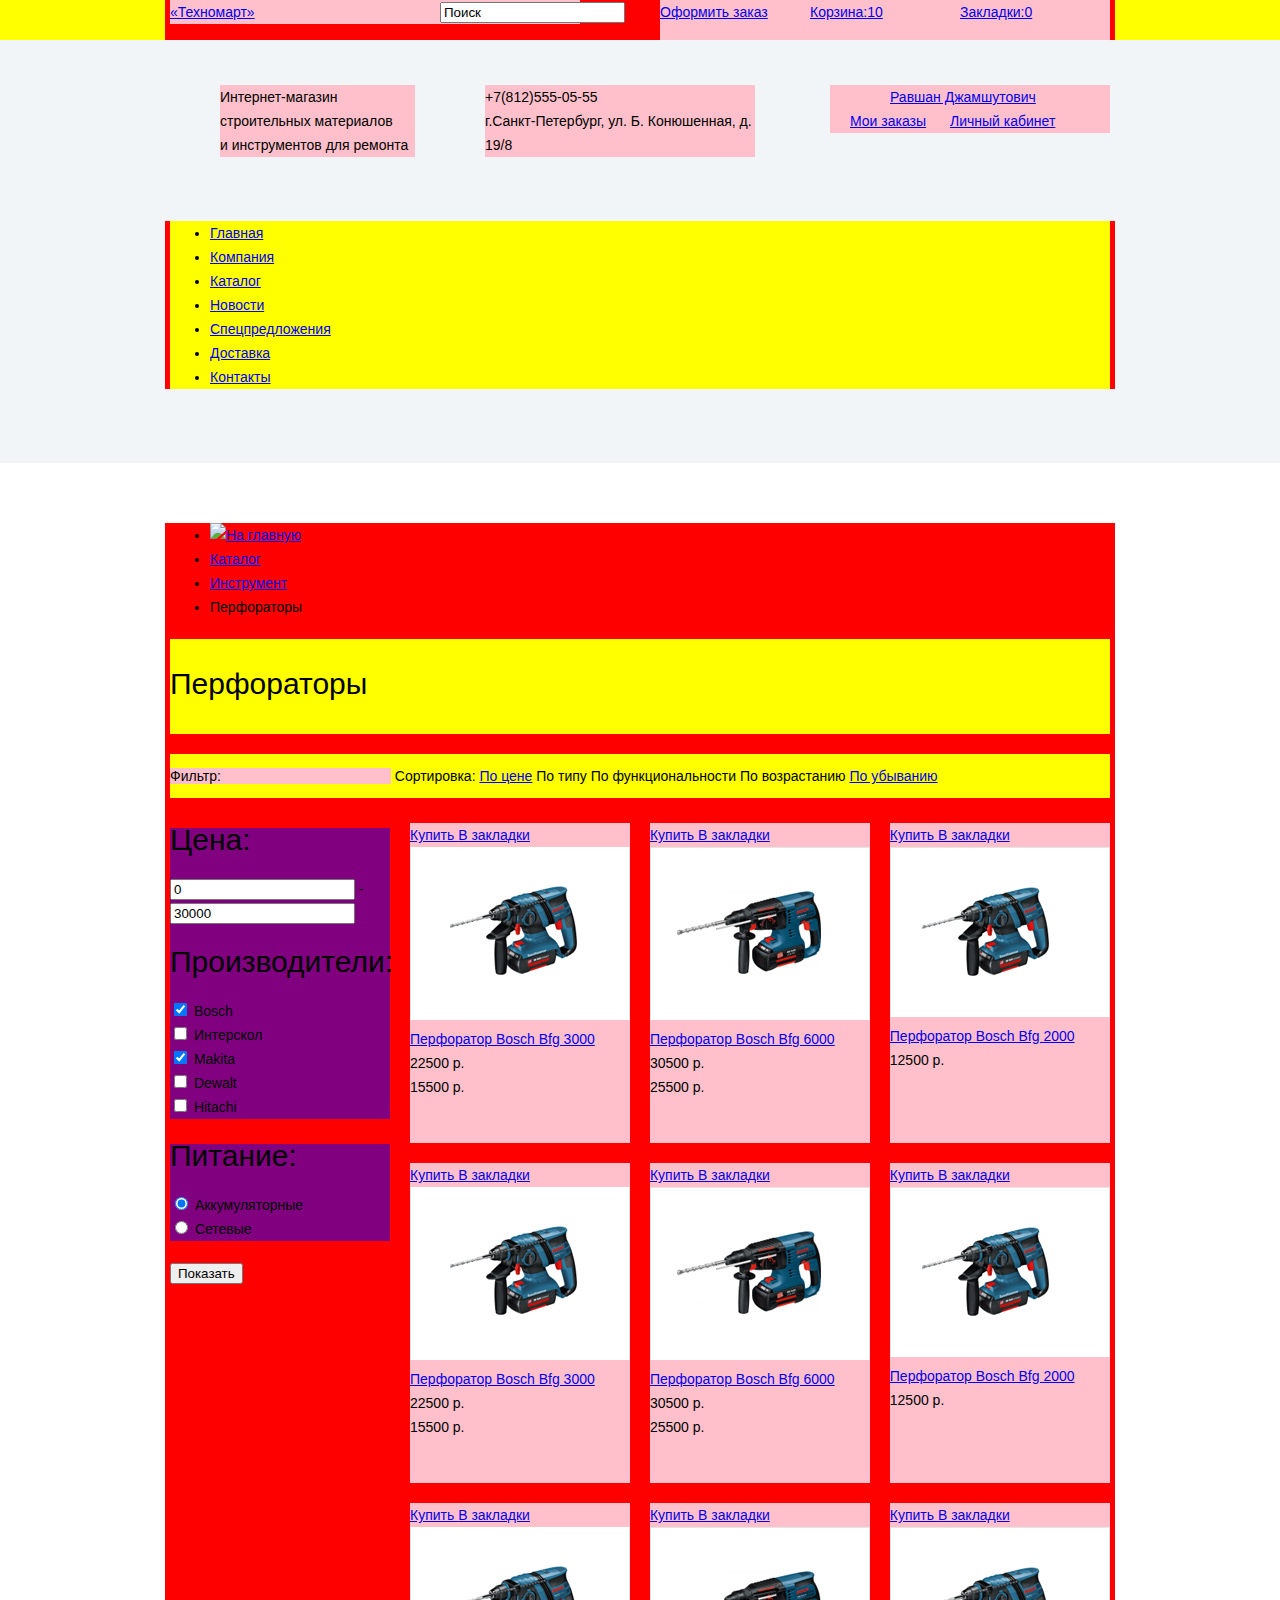
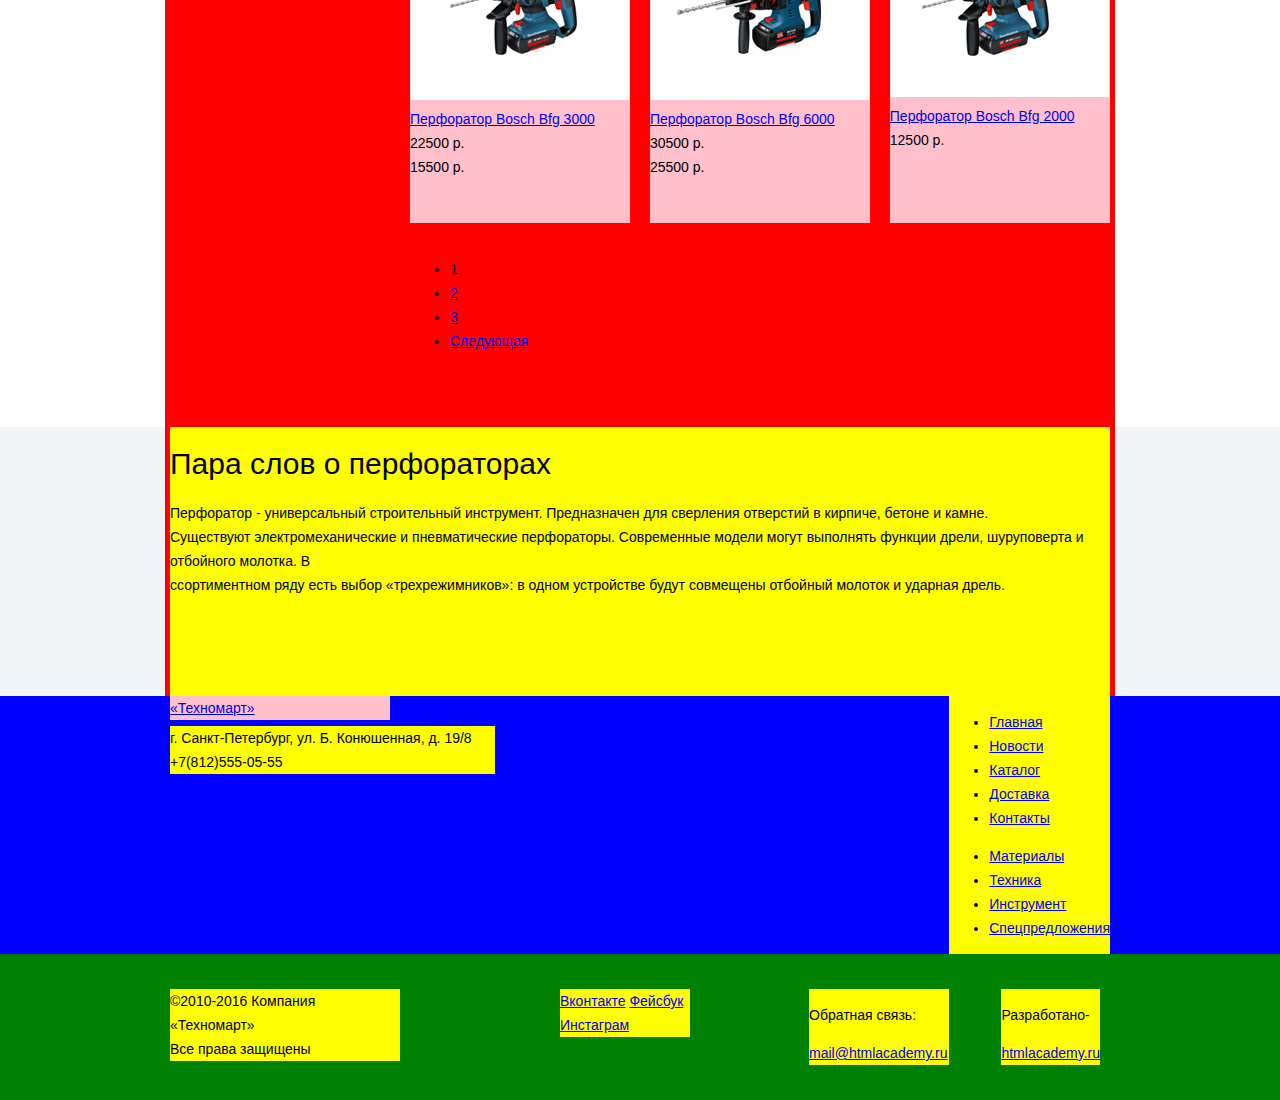
==== catalog.html @ 706ce797 "Исправления сетки техномарт" ====
<!DOCTYPE html>
<html lang="ru">
	<head>
		<link href="css/style.css" rel="stylesheet">
		<meta charset="utf-8">
		<title>HTML Academy: Техномарт</title>
	</head>
	<body>
		<header class="main-header">
			<div class="upper-header">
				<div class="container">
					<div class="index-logo">
						<a href="#">
 							«Техномарт»
 						</a>
					</div>
					<div class="search">
						<form action="#" method="post">
							<input type="text" name="search" value="Поиск">
						</form>
					</div>
					<div class="client-bar clearfix">
						<div class=bookmarks>
							<a href="#"> Закладки:0</a>
						</div>
						<div class="basket active-basket">
							<a href="#"> Корзина:10</a>
						</div>
						<div class="place-order">
							<a href="#"> Оформить заказ</a>
						</div>
					</div>
				</div>
			</div>
			<div class="central-header clearfix">
				<div class="container">
					<p class="market-description">
						Интернет-магазин<br>
						строительных материалов<br>
						и инструментов для ремонта
					</p>
					<div class="header-contacts">
						<div class="phone-number">
							+7(812)555-05-55
						</div>
							г.Санкт-Петербург, ул. Б. Конюшенная, д. 19/8
					</div>
					<div class="active-account">
						<a href="#" class="btn-loged">Равшан Джамшутович</a>
						<a  href="#" class="btn-account">Мои заказы</a>
						<a href="#" class="btn-account">Личный кабинет</a>
					</div>
				</div>
			</div>
			<div class="container">
				<nav class="main-navigation">
					
						<ul>
							<li>
							<a href="index.html">Главная</a>
						</li>
						<li>
							<a href="#">Компания</a>
						</li>
						<li>
							<a href="catalog.html">Каталог</a>
						</li>
						<li>
							<a href="#">Новости</a>
						</li>
						<li>
							<a href="#">Спецпредложения</a>
						</li>
						<li>
							<a href="#">Доставка</a>
						</li>
						<li>
							<a href="#">Контакты</a>
						</li>
					</ul>
				</nav>
			</div>
		</header>
		<main class="main-container ">
			<div class="container">
			<ul class="breadcrumbs">
				<li>
					<a href="#">
						<img src="http://placehold.it/20x20" alt="На главную">  
					</a> 
				</li>
				<li>
					<a href="catalog.html">Каталог</a>
				</li>
				<li>
					<a href="#">Инструмент</a>
				</li>
				<li>
					Перфораторы
				</li>
			</ul>
			<h1 class="main-title">Перфораторы</h1>
			<div class="sort">
				<span class="sort-filter">Фильтр:</span>
				<span>Сортировка:</span>
				<a href="#">По цене</a>
				<a class="btn-selected-sort">По типу</a>
				<a class="btn-selected-sort">По функциональности</a>
				<a class="btn-selected-sort">По возрастанию</a><!-- значки? -->
				<a href="#">По убыванию</a>
			</div>
			<div class="clearfix">
			<form class="show-items" action="#" method="post">
				<div class="item-groups">
					<div class="range">
						<h2 class="price-title">Цена:</h2>
						<input type="number" value="0" name="min">
							-
						<input type="number" value="30000" name="max">
					</div>
					<h2 class="select-title">Производители:</h2>
					<label>
						<input type="checkbox" name="bosch" checked>
						Bosch
					</label>
					<label>
						<input type="checkbox" name="interskol">
						Интерскол
					</label>
					<label>
						<input type="checkbox" name="makita" checked>
						Makita
					</label>
					<label>
						<input type="checkbox" name="dewalt">
						Dewalt
					</label>
          			<label>
						<input type="checkbox" name="Hitachi" >
						Hitachi
					</label>
				</div>
				<div class="item-groups">
					<h2 class="select-title">Питание:</h2>
					<label>
						<input type="radio" name="groups-select" value="battery" checked>
						Аккумуляторные
					</label>
					<label>
						<input type="radio" name="groups-select" value="socket">
						Сетевые
					</label>
				</div>
				<div>
					<input type="submit" value="Показать" class="btn-show-items">
				</div>
			</form>
			<section class="item-list list-article">
				<article class="item-catalog-article">
					<div class="hidden-buttons">
						<a href="#" class="btn-buy-item">  <!--скрытые кнопки-->
							Купить
						</a>
						<a href="#" class="btn-add-bookmark">
							В закладки
						</a>
					</div>
					<a href="#">
						<img src="img/bfg3000.jpg" alt="Перфоратор Bosch Bfg 3000">
					</a>
					<a href="#" class="product-name">
						Перфоратор Bosch Bfg 3000
					</a>
					<div class="full-price">
						22500 р.
					</div>
					<div class="sale-price">
						15500 р.
					</div>
				</article>
				<article class="item-catalog-article">
					<div class="hidden-buttons">
						<a href="#" class="btn-buy-item">  <!--скрытые кнопки-->
							Купить
						</a>
						<a href="#" class="btn-add-bookmark">
							В закладки
						</a>
					</div>
					<a href="#">
						<img src="img/bfg6000.jpg" alt="Перфоратор Bosch Bfg 6000">
					</a>
					<a href="#" class="product-name">
						Перфоратор Bosch Bfg 6000
					</a>
					<div class="full-price">
						30500 р.
					</div>
					<div class="sale-price">
						25500 р.
					</div>
				</article>
				<article class="item-catalog-article">
					<div class="hidden-buttons show-buttons">
						<a href="#" class="btn-buy-item">  <!--скрытые кнопки-->
							Купить
						</a>
						<a href="#" class="btn-add-bookmark">
							В закладки
						</a>
					</div>
					<a href="#">
						<img src="img/bfg2000.jpg" alt="Перфоратор Bosch Bfg 2000">
					</a>
					<a href="#" class="product-name">
						Перфоратор Bosch Bfg 2000
					</a>
					<div class="sale-price">
						12500 р.
					</div>
				</article>
				<article class="item-catalog-article">
					<div class="hidden-buttons">
						<a href="#" class="btn-buy-item">  <!--скрытые кнопки-->
							Купить
						</a>
						<a href="#" class="btn-add-bookmark">
							В закладки
						</a>
					</div>
					<a href="#">
						<img src="img/bfg3000.jpg" alt="Перфоратор Bosch Bfg 3000">
					</a>
					<a href="#" class="product-name">
						Перфоратор Bosch Bfg 3000
					</a>
					<div class="full-price">
						22500 р.
					</div>
					<div class="sale-price">
						15500 р.
					</div>
				</article>
				<article class="item-catalog-article mark-new">
					<div class="hidden-buttons">
						<a href="#" class="btn-buy-item">  <!--скрытые кнопки-->
							Купить
						</a>
						<a href="#" class="btn-add-bookmark">
							В закладки
						</a>
 					</div>
					<a href="#">
						<img src="img/bfg6000.jpg" alt="Перфоратор Bosch Bfg 6000">
					</a>
					<a href="#">
						Перфоратор Bosch Bfg 6000
					</a>
					<div class="full-price">
						30500 р.
					</div>
					<div class="sale-price">
						25500 р.
					</div>
				</article>
				<article class="item-catalog-article">
					<div class="hidden-buttons">
						<a href="#" class="btn-buy-item">  <!--скрытые кнопки-->
							Купить
						</a>
						<a href="#" class="btn-add-bookmark">
						В закладки
						</a>
					</div>
					<a href="#">
						<img src="img/bfg2000.jpg" alt="Перфоратор Bosch Bfg 2000">
					</a>
					<a href="#" class="product-name">
						Перфоратор Bosch Bfg 2000
					</a>
					<div class="sale-price">
						12500 р.
					</div>
				</article>
				<article class="item-catalog-article mark-new">
					<div class="hidden-buttons">
						<a href="#" class="btn-buy-item">  <!--скрытые кнопки-->
							Купить
						</a>
						<a href="#" class="btn-add-bookmark">
							В закладки
						</a>
					</div>
					<a href="#">
						<img src="img/bfg3000.jpg" alt="Перфоратор Bosch Bfg 3000">
					</a>
					<a href="#" class="product-name">
						Перфоратор Bosch Bfg 3000
					</a>
					<div class="full-price">
						22500 р.
					</div>
					<div class="sale-price">
						15500 р. 
					</div>
				</article>
				<article class="item-catalog-article">
					<div class="hidden-buttons">
						<a href="#" class="btn-buy-item">  <!--скрытые кнопки-->
							Купить
						</a>
						<a href="#" class="btn-add-bookmark">
							В закладки
						</a>
					</div>
					<a href="#">
						<img src="img/bfg6000.jpg" alt="Перфоратор Bosch Bfg 6000">
					</a>
					<a href="#" class="product-name">
						Перфоратор Bosch Bfg 6000
					</a>
					<div class="full-price">
						30500 р.
					</div>
					<div class="sale-price">
						25500 р.
					</div>
				</article>
				<article class="item-catalog-article">
					<div class="hidden-buttons">
						<a href="#" class="btn-buy-item">  <!--скрытые кнопки-->
							Купить
						</a>
						<a href="#" class="btn-add-bookmark">
							В закладки
						</a>
					</div>
					<a href="#">
						<img src="img/bfg2000.jpg" alt="Перфоратор Bosch Bfg 2000">
					</a>
					<a href="#" class="product-name">
						Перфоратор Bosch Bfg 2000
					</a>
					<div class="sale-price">
						12500 р.
					</div>
				</article>
				<ul class="pages">
					<li><a class="selected-page-number">1</a></li>
					<li><a href="#">2</a></li>
					<li><a href="#">3</a></li>
					<li><a href="#">Следующая</a></li>
				</ul>
			</section>
			</div>
			</div>
			<div class="about-block-container">
				<div class="container clearfix">
					<div class="about-block">
						<h2>
							Пара слов о перфораторах
						</h2>
						<p>
							Перфоратор - универсальный строительный инструмент. Предназначен для сверления отверстий в кирпиче, бетоне и камне.<br>
							Существуют электромеханические и пневматические перфораторы. Современные модели могут выполнять функции дрели, шуруповерта и отбойного молотка. В<br>
							ссортиментном ряду есть выбор «трехрежимников»: в одном устройстве будут совмещены отбойный молоток и ударная дрель.
						</p>
					</div>
				</div>
			</div>
			</div>
			<section class="pre-footer clearfix">
			<div class="container">
				<div class="logo-block">
					<a href="#" class="index-logo">
						«Техномарт»
					</a>
					<p class="pre-footer-adress">
						г. Санкт-Петербург, ул. Б. Конюшенная, д. 19/8<br>
						+7(812)555-05-55
					</p>
				</div>
				<nav class="pre-footer-navigation">
					<ul class="nav-list">
						<li>
							<a href="index.html">Главная</a>
						</li>
						<li>
							<a href="#">Новости</a>
						</li>
						<li>
							<a href="catalog.html">Каталог</a>
						</li>
						<li>
							<a href="#">Доставка</a>
						</li>
						<li>
							<a href="#">Контакты</a>
						</li>
					</ul>
					<ul class="colored-nav-list">
						<li>
							<a href="#">Материалы</a>
						</li>
						<li>
							<a href="#">Техника</a>
						</li>
						<li>
							<a href="#">Инструмент</a>
						</li>
						<li>
							<a href="#">Спецпредложения</a>
						</li>
					</ul>
				</nav>
			</div>
		</section>		
	</main>
	<footer class="main-footer clearfix">
			<div class="container">
				<section class="copyright">
					©2010-2016 Компания «Техномарт»<br>
					Все права защищены 
				</section>
				<section class="footer-social">
					<a class="social-btn social-btn-vk" href="#">Вконтакте</a>
					<a class="social-btn social-btn-fb" href="#">Фейсбук</a>
					<a class="social-btn social-btn-inst" href="#">Инстаграм</a>
				</section>
				<section class="feedback">
					<p>Обратная связь:</p>
					<a class="btn" href="#">mail@htmlacademy.ru</a>
				</section>
				<section class="developer-copyright">
					<p>Разработано-</p>
					<a class="btn" href="https://htmlacademy.ru">htmlacademy.ru</a>
				</section>
			</div>   	
		</footer>
	</body>
</html>
---- css/style.css ----
body {
	font-size:14px ;
	line-height:24px;
	color:#000000;
	font-weight: normal;
	font-family: arial;
	min-width: 1200px;
	margin: 0px;
	padding: 0px;
	}

h1 {
	font-size:30px ;
	line-height:30px;
	color:32425c;
	font-weight:normal;
	font-family: arial;
}

h2 {
	font-size:30px ;
	line-height:24px;
	color:000000;
	font-weight:normal;
	font-family: arial;
}

.clearfix::after {
  content: "";

  display: table;
  clear: both;
}
.container {
	background: red;
	width:940px;
	margin: 0 auto;
	padding: 0 5px;
}				
.main-header {
	background:#f1f5f7;
	min-height:260px;
	padding-bottom:60px;
	margin-bottom: 60px;
}
.upper-header {
	background:yellow;
	margin: 0 auto;
  	min-height: 40px;
}
.central-header {
	background:#f1f5f7;
	margin: 0px auto;
}
.main-navigation{
	background:yellow; 
}

					/* элементы central-header*/
.market-description {
	margin-top: 45px;
	margin-left:50px;
	margin-right:70px;
	margin-bottom:50px;  
	float: left;
	background: pink;
	width:195px;
	min-height:60px; 
}
.header-contacts{
	margin-top: 45px;
	margin-bottom:50px;
	margin-right:70px;
	float:left;
	background: pink;
	width:270px;
	min-height:70px;
}
.enter-account{
	margin-top: 45px;
	margin-bottom:70px;
	float:right;
	background: pink;
	width:280px;
	
}
.active-account {
	margin-top: 45px;
	margin-bottom:70px;
	float:right;
	background: pink;
	width:280px;	
}
.btn-loged {
	display:inline-block;
	margin-left:60px; 
}
.btn-account{
	margin-left: 20px;
	display:inline-block;
}

						/* элементы upper-header*/
.bookmarks {
	background:pink;
	float:right;
	width:150px;
	height:40px;

}
.basket {
	background:pink;
	float:right;
	width:150px;
	height:40px;

}
.place-order {
	background:pink;
	float:right;
	width:150px;
	height:40px;
}
.index-logo {
	background:pink;
	float:left;
	width:220px;

}
.search {
	background:pink;
	float:left;
	padding-left:50px;
	width:140px;
}						/* разметка промо блока*/
.promo-block {
	background: yellow;
	width:940px;
	margin-bottom:50px; 
}
.promo-materials {
	float:left;
	margin-left:20px;
	margin-bottom:20px;
	background:pink;
	width:300px; 
	height:123px; 
}
.slider{
	width:620px;
	float:left;
}
.slider-content{
	margin:0px;
}
.promo-materials:nth-child(1){
	margin: 0px;
}
.promo-materials:nth-child(4){
	float: right;
}
.promo-materials:nth-child(5){
	float: right;
}

.popular {
	height:90px;
	background: yellow;
	margin-bottom: 20px; 
}
h1.popular{
	float:left;
}
.show-popular{
	float:right;
}						/* товары*/
article {
	background: pink;
	font-size:14px;
	display:inline-block;
	margin-right:16px;
	margin-bottom:20px;
	vertical-align: top;
	width:220px;
	height:320px;
} 
.item-article:nth-child(4n) {
	margin:0px;
}
.item-catalog-article:nth-child(3n) {
	margin:0px;
}
.popular-producers-logo{
	margin-bottom:85px;
}
.popular-producers-logo a {
	display: inline-block;
	vertical-align: top;
	margin-bottom:20px;
	margin-right:16px; 
	background:pink;
	width: 220px;
	height: 150px;
}
.popular-producers-logo a:nth-child(4n) {
	margin: 0px;
}
.service-block {
	padding-top:70px;
	padding-bottom: 60px; 
	background: #f1f5f7;
}
.service-title {
	background:purple;
}

.service-slider{
	background: purple;
}

.service-slider-buttons{
	background:yellow;
	float: left;
	width: 240px;
	margin-top:80px
}
.about-delivery{
	background: pink;
	width: 275px;
	float:right;
	margin-top:80px;
	margin-left:80px;
	margin-right:340px; 

}

.about-company {
	width: 520px;
	background: yellow;
	float:left;
}
.adress-map {
	width:300px;
	background:yellow;
	float:right;
}
.adress-map img {
	margin-top: 35px;
	margin-bottom: 40px;
}
.transport-list{
	margin-bottom: 30px;
	margin-top: 40px;
}
						/* содержание страницы catalog*/


}
.breadcrumbs {
	background: yellow;
	margin-top: 25px;
	margin-bottom:25px; 
}
.main-title{
	background: yellow;
	padding-right:30px;
	padding-top: 30px;
	padding-bottom: 35px; 
}
div.sort {
	background: yellow;
	padding-top: 10px;
	padding-bottom:10px;
	float: inherit;
}
.sort-filter{
	background:pink;
	margin-left: 0px;
	padding-right:170px; 
}
section.item-list.list-article{
	width:700px;
	float:right;
	margin-top: 25px;
	margin-bottom:60px;
}
.about-block{
	background: yellow;
	float:left;
	padding-bottom:85px;
} 
.about-company-all{
	margin-bottom: 85px;
}

.show-items {
	float:left;
	width:170px;
}
.item-groups {
	background:purple;
	width:220px;
	margin-bottom:20px;
	margin-top: 20px; 
}
.about-block-container {
	background: #f1f5f7;
}

label {
	display: block;
}
.range {
	margin-bottom:20px;
	margin-top:30px;
}
						/* элементы pre-footer*/
.pre-footer {
	background: blue;
}
.pre-footer-navigation{
	background: yellow;
	float: right;


}
.pre-footer-adress{
	margin-top: 30px;
	background: yellow;
	width: 325px;
	

}
.footer-index-logo {
	background: pink;	
}
.logo-block {
	float:left;
}

					/* элементы main-footer*/
.main-footer {
	background: green;
}
.copyright{
	background: yellow;
	margin-top:35px;
	margin-bottom: 35px;
	margin-right: 160px;
	width: 230px;
	float: left;
}
.footer-social{
	background: yellow;
	margin-top:35px;
	margin-bottom: 35px;
	margin-right: 119px; 
	width: 130px;
	float: left;
}
.feedback {
	background: yellow;
	margin-top:35px;
	margin-bottom: 35px;
	width: 140px;
	margin-right:50px; 
	float: left;
}
.developer-copyright {
	background: yellow;
	margin-top:35px;
	margin-bottom: 35px;
	float: right;
	margin-right:10px; 
}
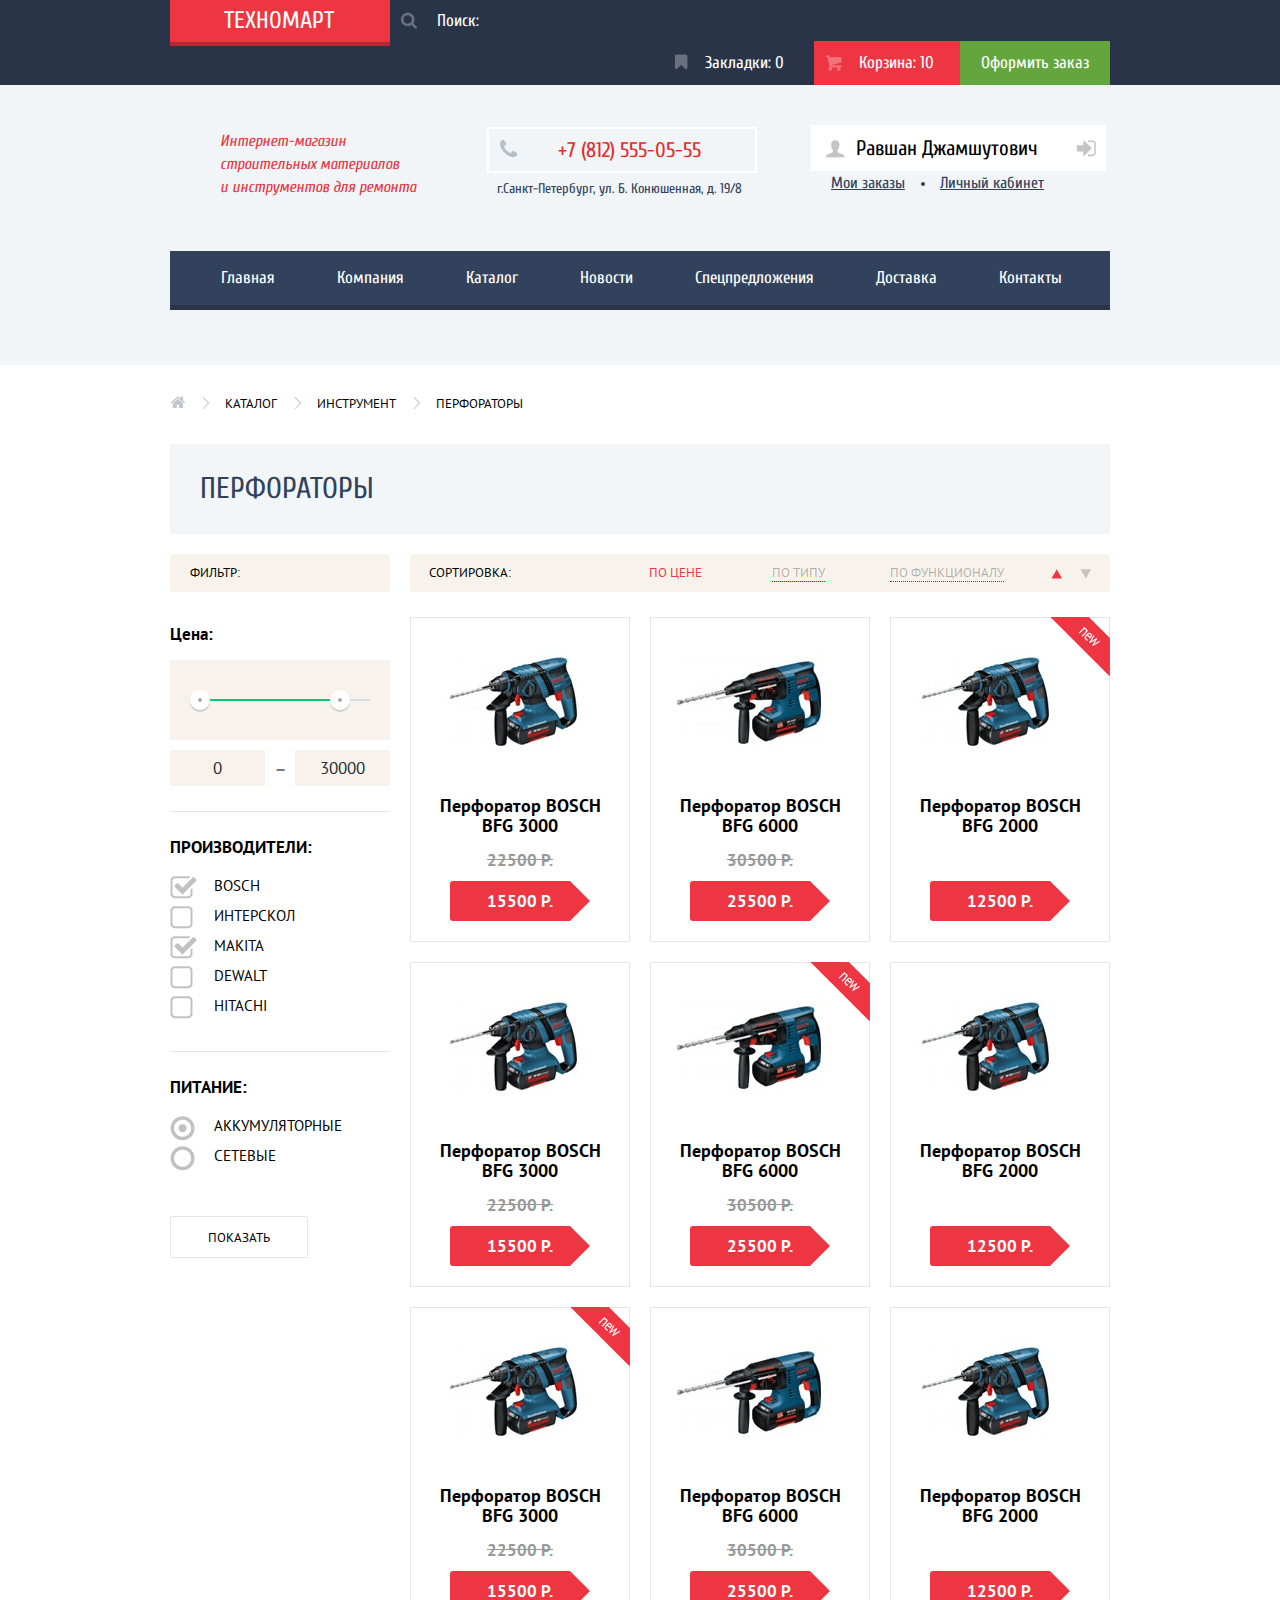
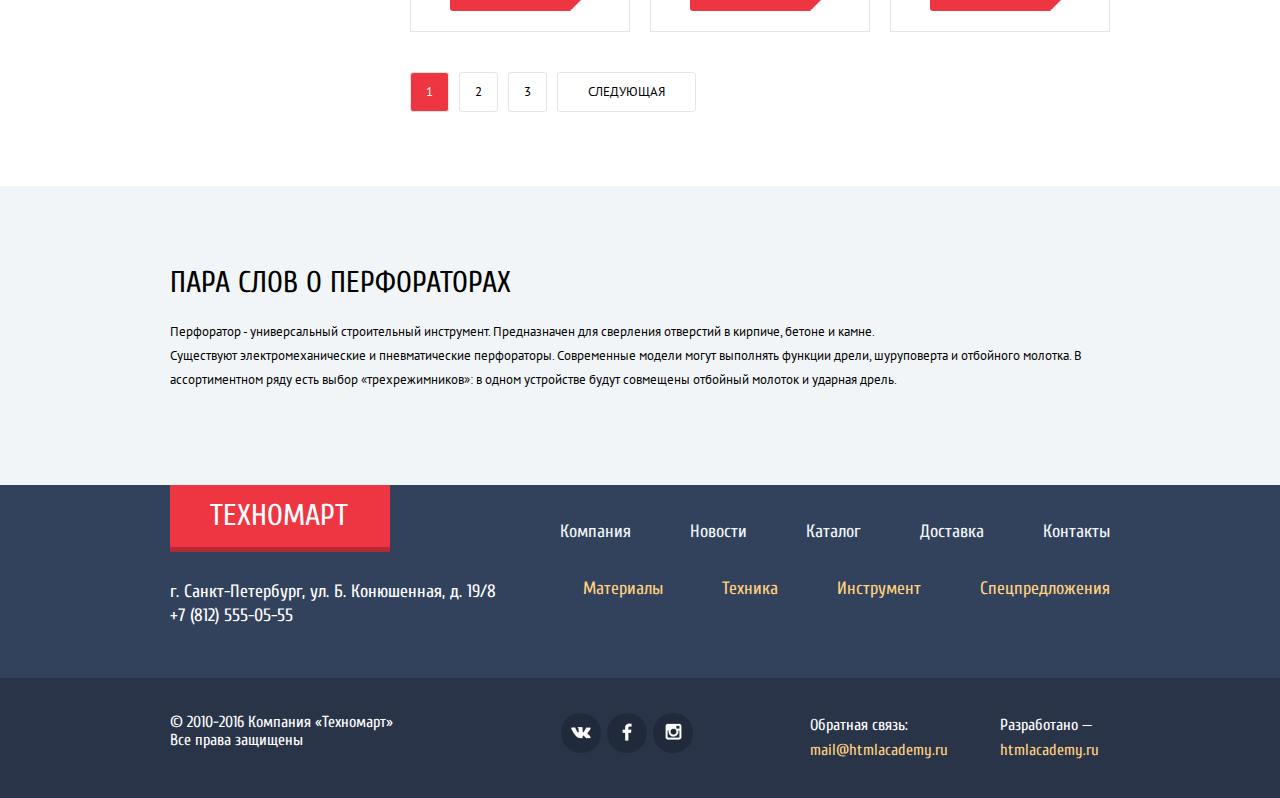
==== commit 6ce5823b: "Декоративные элементы" ====
--- a/catalog.html
+++ b/catalog.html
@@ -1,6 +1,8 @@
 <!DOCTYPE html>
 <html lang="ru">
 	<head>
+		<link href="https://fonts.googleapis.com/css?family=Cuprum:400,400i,700|PT+Sans:400,400i,700&amp;subset=cyrillic" rel="stylesheet">
+		<link rel="stylesheet" href="css/normalize.css">
 		<link href="css/style.css" rel="stylesheet">
 		<meta charset="utf-8">
 		<title>HTML Academy: Техномарт</title>
@@ -11,24 +13,26 @@
 				<div class="container">
 					<div class="index-logo">
 						<a href="#">
- 							«Техномарт»
+ 							Техномарт
  						</a>
 					</div>
 					<div class="search">
 						<form action="#" method="post">
-							<input type="text" name="search" value="Поиск">
+							<input type="text" name="search" value="Поиск:">
 						</form>
 					</div>
 					<div class="client-bar clearfix">
-						<div class=bookmarks>
-							<a href="#"> Закладки:0</a>
-						</div>
-						<div class="basket active-basket">
-							<a href="#"> Корзина:10</a>
-						</div>
-						<div class="place-order">
-							<a href="#"> Оформить заказ</a>
-						</div>
+						<ul class="client-bar-list">
+							<li>
+							<a href="#" class=bookmarks> Закладки: 0</a>
+							</li>
+							<li>
+							<a href="#" class="active-basket"> Корзина: 10</a>
+							</li>
+							<li>	
+							<a href="#" class="place-order"> Оформить заказ</a>
+							</li>
+						</ul>
 					</div>
 				</div>
 			</div>
@@ -41,22 +45,21 @@
 					</p>
 					<div class="header-contacts">
 						<div class="phone-number">
-							+7(812)555-05-55
+							+7 (812) 555-05-55
 						</div>
-							г.Санкт-Петербург, ул. Б. Конюшенная, д. 19/8
+						<span class="adress-header">г.Санкт-Петербург, ул. Б. Конюшенная, д. 19/8</span>
 					</div>
 					<div class="active-account">
-						<a href="#" class="btn-loged">Равшан Джамшутович</a>
-						<a  href="#" class="btn-account">Мои заказы</a>
-						<a href="#" class="btn-account">Личный кабинет</a>
+						<a href="#" class="btn-loged btn-account">Равшан Джамшутович</a>
+						<a  href="#" class="btn-account-active btn-account btn-account-dot">Мои заказы</a>
+						<a href="#" class="btn-account-active btn-account">Личный кабинет</a>
 					</div>
 				</div>
 			</div>
 			<div class="container">
 				<nav class="main-navigation">
-					
 						<ul>
-							<li>
+						<li>
 							<a href="index.html">Главная</a>
 						</li>
 						<li>
@@ -86,7 +89,7 @@
 			<ul class="breadcrumbs">
 				<li>
 					<a href="#">
-						<img src="http://placehold.it/20x20" alt="На главную">  
+						<img src="img/icon-home.png" alt="На главную">  
 					</a> 
 				</li>
 				<li>
@@ -100,77 +103,107 @@
 				</li>
 			</ul>
 			<h1 class="main-title">Перфораторы</h1>
-			<div class="sort">
-				<span class="sort-filter">Фильтр:</span>
-				<span>Сортировка:</span>
-				<a href="#">По цене</a>
-				<a class="btn-selected-sort">По типу</a>
-				<a class="btn-selected-sort">По функциональности</a>
-				<a class="btn-selected-sort">По возрастанию</a><!-- значки? -->
-				<a href="#">По убыванию</a>
+			<div class="sort clearfix">
+				<div class="sort-filter">
+					<span>Фильтр:</span>
+				</div>
+				<div class="sort-btn-div">
+					<span>Сортировка:</span>
+					<a class="btn-select-sort-active">По цене</a>
+					<a class="btn-select-sort on-type">По типу</a>
+					<a class="btn-select-sort on-usebility">По функционалу</a>
+					<a href="#" class="arrow-up">По возрастанию</a>
+					<a href="#" class="arrow-down">По убыванию</a>
+				</div>
 			</div>
 			<div class="clearfix">
-			<form class="show-items" action="#" method="post">
+			<form class="show-items" action="#" method="get">
 				<div class="item-groups">
 					<div class="range">
 						<h2 class="price-title">Цена:</h2>
-						<input type="number" value="0" name="min">
-							-
-						<input type="number" value="30000" name="max">
-					</div>
+						<div class="range-controls">
+							<div class="scale">
+            					<div class="bar" style=" width: 82%"></div>
+          					</div>
+          					<div class="toggle toggle-min"></div>
+          					<div class="toggle toggle-max"></div>
+						</div>
+						<div class="price-controls">
+							<input type="text" value="0" name="min-price">
+							—
+							<input type="text" value="30000" class="max-price" name="max-price">
+					
+						</div>
+					</div>
+					<div class="item-producers">
 					<h2 class="select-title">Производители:</h2>
-					<label>
-						<input type="checkbox" name="bosch" checked>
+						<div>
+						<input type="checkbox" id="checkbox-1" name="bosch" checked>
+					<label for="checkbox-1" class="checkbox-label">
 						Bosch
 					</label>
-					<label>
-						<input type="checkbox" name="interskol">
+					</div>
+					<div>
+						<input type="checkbox" id="checkbox-2" name="interskol">
+					<label for="checkbox-2" class="checkbox-label">
 						Интерскол
 					</label>
-					<label>
-						<input type="checkbox" name="makita" checked>
+					</div>
+					<div>
+						<input type="checkbox" id="checkbox-3"  name="makita" checked>
+					<label for="checkbox-3" class="checkbox-label">
 						Makita
 					</label>
-					<label>
-						<input type="checkbox" name="dewalt">
+					</div>
+					<div>
+						<input type="checkbox" id="checkbox-4" name="dewalt">
+					<label for="checkbox-4" class="checkbox-label">
 						Dewalt
 					</label>
-          			<label>
-						<input type="checkbox" name="Hitachi" >
+					</div>
+					<div>
+						<input type="checkbox" id="checkbox-5" name="Hitachi" >
+					<label for="checkbox-5" class="checkbox-label">
 						Hitachi
 					</label>
+					</div>
+						</div>
 				</div>
 				<div class="item-groups">
 					<h2 class="select-title">Питание:</h2>
-					<label>
-						<input type="radio" name="groups-select" value="battery" checked>
+					<div>
+						<input type="radio" id="radio-1" name="groups-select" value="battery" checked>
+					<label for="radio-1" class="radio-label">
 						Аккумуляторные
 					</label>
-					<label>
-						<input type="radio" name="groups-select" value="socket">
+					</div>
+					<div>
+						<input type="radio" id="radio-2" name="groups-select" value="socket">
+					<label for="radio-2" class="radio-label">
 						Сетевые
 					</label>
+					</div>
 				</div>
 				<div>
 					<input type="submit" value="Показать" class="btn-show-items">
 				</div>
 			</form>
 			<section class="item-list list-article">
-				<article class="item-catalog-article">
-					<div class="hidden-buttons">
-						<a href="#" class="btn-buy-item">  <!--скрытые кнопки-->
-							Купить
-						</a>
-						<a href="#" class="btn-add-bookmark">
-							В закладки
-						</a>
-					</div>
-					<a href="#">
-						<img src="img/bfg3000.jpg" alt="Перфоратор Bosch Bfg 3000">
-					</a>
-					<a href="#" class="product-name">
-						Перфоратор Bosch Bfg 3000
-					</a>
+				<article class="item-article">
+					<div class="hidden-buttons">
+						<a href="#" class="btn-buy-item">  <!--скрытые кнопки-->
+							Купить
+						</a>
+						<a href="#" class="btn-add-bookmark">
+							В закладки
+						</a>
+					</div>
+					<div class="image">
+						<img width="218" height="168" src="img/bfg3000.jpg" alt="Перфоратор Bosch Bfg 3000">
+					</div>
+					<div class="product-name">
+						Перфоратор <span>Bosch Bfg 3000</span>
+					</div>
 					<div class="full-price">
 						22500 р.
 					</div>
@@ -178,21 +211,21 @@
 						15500 р.
 					</div>
 				</article>
-				<article class="item-catalog-article">
-					<div class="hidden-buttons">
-						<a href="#" class="btn-buy-item">  <!--скрытые кнопки-->
-							Купить
-						</a>
-						<a href="#" class="btn-add-bookmark">
-							В закладки
-						</a>
-					</div>
-					<a href="#">
-						<img src="img/bfg6000.jpg" alt="Перфоратор Bosch Bfg 6000">
-					</a>
-					<a href="#" class="product-name">
-						Перфоратор Bosch Bfg 6000
-					</a>
+				<article class="item-article">
+					<div class="hidden-buttons">
+						<a href="#" class="btn-buy-item">  <!--скрытые кнопки-->
+							Купить
+						</a>
+						<a href="#" class="btn-add-bookmark">
+							В закладки
+						</a>
+					</div>
+					<div class="image">
+						<img width="218" height="168" src="img/bfg6000.jpg" alt="Перфоратор Bosch Bfg 6000">
+					</div>
+					<div class="product-name">
+						Перфоратор <span>Bosch Bfg 6000</span>
+					</div>
 					<div class="full-price">
 						30500 р.
 					</div>
@@ -200,7 +233,8 @@
 						25500 р.
 					</div>
 				</article>
-				<article class="item-catalog-article">
+				<article class="item-article">
+					<div class="flag flag-new">новинка</div>
 					<div class="hidden-buttons show-buttons">
 						<a href="#" class="btn-buy-item">  <!--скрытые кнопки-->
 							Купить
@@ -209,31 +243,33 @@
 							В закладки
 						</a>
 					</div>
-					<a href="#">
-						<img src="img/bfg2000.jpg" alt="Перфоратор Bosch Bfg 2000">
-					</a>
-					<a href="#" class="product-name">
-						Перфоратор Bosch Bfg 2000
-					</a>
+					<div class="image">
+						<img width="218" height="168" src="img/bfg2000.jpg" alt="Перфоратор Bosch Bfg 2000">
+					</div>
+					<div class="product-name">
+						Перфоратор <span>Bosch Bfg 2000</span>
+					</div>
+					<div class="full-price">
+					</div>
 					<div class="sale-price">
 						12500 р.
 					</div>
 				</article>
-				<article class="item-catalog-article">
-					<div class="hidden-buttons">
-						<a href="#" class="btn-buy-item">  <!--скрытые кнопки-->
-							Купить
-						</a>
-						<a href="#" class="btn-add-bookmark">
-							В закладки
-						</a>
-					</div>
-					<a href="#">
-						<img src="img/bfg3000.jpg" alt="Перфоратор Bosch Bfg 3000">
-					</a>
-					<a href="#" class="product-name">
-						Перфоратор Bosch Bfg 3000
-					</a>
+				<article class="item-article">
+					<div class="hidden-buttons">
+						<a href="#" class="btn-buy-item">  <!--скрытые кнопки-->
+							Купить
+						</a>
+						<a href="#" class="btn-add-bookmark">
+							В закладки
+						</a>
+					</div>
+					<div class="image">
+						<img width="218" height="168" src="img/bfg3000.jpg" alt="Перфоратор Bosch Bfg 3000">
+					</div>
+					<div class="product-name">
+						Перфоратор <span>Bosch Bfg 3000</span>
+					</div>
 					<div class="full-price">
 						22500 р.
 					</div>
@@ -241,7 +277,8 @@
 						15500 р.
 					</div>
 				</article>
-				<article class="item-catalog-article mark-new">
+				<article class="item-article ">
+					<div class="flag flag-new">новинка</div>
 					<div class="hidden-buttons">
 						<a href="#" class="btn-buy-item">  <!--скрытые кнопки-->
 							Купить
@@ -250,12 +287,12 @@
 							В закладки
 						</a>
  					</div>
-					<a href="#">
-						<img src="img/bfg6000.jpg" alt="Перфоратор Bosch Bfg 6000">
-					</a>
-					<a href="#">
-						Перфоратор Bosch Bfg 6000
-					</a>
+					<div class="image">
+						<img width="218" height="168" src="img/bfg6000.jpg" alt="Перфоратор Bosch Bfg 6000">
+					</div>
+					<div class="product-name">
+						Перфоратор <span>Bosch Bfg 6000</span>
+					</div>
 					<div class="full-price">
 						30500 р.
 					</div>
@@ -263,7 +300,7 @@
 						25500 р.
 					</div>
 				</article>
-				<article class="item-catalog-article">
+				<article class="item-article">
 					<div class="hidden-buttons">
 						<a href="#" class="btn-buy-item">  <!--скрытые кнопки-->
 							Купить
@@ -272,31 +309,34 @@
 						В закладки
 						</a>
 					</div>
-					<a href="#">
-						<img src="img/bfg2000.jpg" alt="Перфоратор Bosch Bfg 2000">
-					</a>
-					<a href="#" class="product-name">
-						Перфоратор Bosch Bfg 2000
-					</a>
+					<div class="image">
+						<img width="218" height="168" src="img/bfg2000.jpg" alt="Перфоратор Bosch Bfg 2000">
+					</div>
+					<div class="product-name">
+						Перфоратор <span>Bosch Bfg 2000</span>
+					</div>
+					<div class="full-price">
+					</div>
 					<div class="sale-price">
 						12500 р.
 					</div>
 				</article>
-				<article class="item-catalog-article mark-new">
-					<div class="hidden-buttons">
-						<a href="#" class="btn-buy-item">  <!--скрытые кнопки-->
-							Купить
-						</a>
-						<a href="#" class="btn-add-bookmark">
-							В закладки
-						</a>
-					</div>
-					<a href="#">
-						<img src="img/bfg3000.jpg" alt="Перфоратор Bosch Bfg 3000">
-					</a>
-					<a href="#" class="product-name">
-						Перфоратор Bosch Bfg 3000
-					</a>
+				<article class="item-article ">
+					<div class="flag flag-new">новинка</div>
+					<div class="hidden-buttons">
+						<a href="#" class="btn-buy-item">  <!--скрытые кнопки-->
+							Купить
+						</a>
+						<a href="#" class="btn-add-bookmark">
+							В закладки
+						</a>
+					</div>
+					<div class="image">
+						<img  width="218" height="168" src="img/bfg3000.jpg" alt="Перфоратор Bosch Bfg 3000">
+					</div>
+					<div class="product-name">
+						Перфоратор <span>Bosch Bfg 3000</span>
+					</div>
 					<div class="full-price">
 						22500 р.
 					</div>
@@ -304,21 +344,21 @@
 						15500 р. 
 					</div>
 				</article>
-				<article class="item-catalog-article">
-					<div class="hidden-buttons">
-						<a href="#" class="btn-buy-item">  <!--скрытые кнопки-->
-							Купить
-						</a>
-						<a href="#" class="btn-add-bookmark">
-							В закладки
-						</a>
-					</div>
-					<a href="#">
-						<img src="img/bfg6000.jpg" alt="Перфоратор Bosch Bfg 6000">
-					</a>
-					<a href="#" class="product-name">
-						Перфоратор Bosch Bfg 6000
-					</a>
+				<article class="item-article">
+					<div class="hidden-buttons">
+						<a href="#" class="btn-buy-item">  <!--скрытые кнопки-->
+							Купить
+						</a>
+						<a href="#" class="btn-add-bookmark">
+							В закладки
+						</a>
+					</div>
+					<div class="image">
+						<img width="218" height="168" src="img/bfg6000.jpg" alt="Перфоратор Bosch Bfg 6000">
+					</div>
+					<div class="product-name">
+						Перфоратор <span>Bosch Bfg 6000</span>
+					</div>
 					<div class="full-price">
 						30500 р.
 					</div>
@@ -326,30 +366,32 @@
 						25500 р.
 					</div>
 				</article>
-				<article class="item-catalog-article">
-					<div class="hidden-buttons">
-						<a href="#" class="btn-buy-item">  <!--скрытые кнопки-->
-							Купить
-						</a>
-						<a href="#" class="btn-add-bookmark">
-							В закладки
-						</a>
-					</div>
-					<a href="#">
-						<img src="img/bfg2000.jpg" alt="Перфоратор Bosch Bfg 2000">
-					</a>
-					<a href="#" class="product-name">
-						Перфоратор Bosch Bfg 2000
-					</a>
+				<article class="item-article">
+					<div class="hidden-buttons">
+						<a href="#" class="btn-buy-item">  <!--скрытые кнопки-->
+							Купить
+						</a>
+						<a href="#" class="btn-add-bookmark">
+							В закладки
+						</a>
+					</div>
+					<div class="image">
+						<img width="218" height="168" src="img/bfg2000.jpg" alt="Перфоратор Bosch Bfg 2000">
+					</div>
+					<div class="product-name">
+						Перфоратор <span>Bosch Bfg 2000</span>
+					</div>
+					<div class="full-price">
+					</div>
 					<div class="sale-price">
 						12500 р.
 					</div>
 				</article>
 				<ul class="pages">
-					<li><a class="selected-page-number">1</a></li>
+					<li class="selected-page-number"><a>1</a></li>
 					<li><a href="#">2</a></li>
 					<li><a href="#">3</a></li>
-					<li><a href="#">Следующая</a></li>
+					<li><a href="#" class="next-page">Следующая</a></li>
 				</ul>
 			</section>
 			</div>
@@ -363,7 +405,7 @@
 						<p>
 							Перфоратор - универсальный строительный инструмент. Предназначен для сверления отверстий в кирпиче, бетоне и камне.<br>
 							Существуют электромеханические и пневматические перфораторы. Современные модели могут выполнять функции дрели, шуруповерта и отбойного молотка. В<br>
-							ссортиментном ряду есть выбор «трехрежимников»: в одном устройстве будут совмещены отбойный молоток и ударная дрель.
+							aссортиментном ряду есть выбор «трехрежимников»: в одном устройстве будут совмещены отбойный молоток и ударная дрель.
 						</p>
 					</div>
 				</div>
@@ -372,24 +414,24 @@
 			<section class="pre-footer clearfix">
 			<div class="container">
 				<div class="logo-block">
-					<a href="#" class="index-logo">
-						«Техномарт»
+					<a href="#">
+						Техномарт
 					</a>
 					<p class="pre-footer-adress">
 						г. Санкт-Петербург, ул. Б. Конюшенная, д. 19/8<br>
-						+7(812)555-05-55
+						+7 (812) 555-05-55
 					</p>
 				</div>
 				<nav class="pre-footer-navigation">
 					<ul class="nav-list">
 						<li>
-							<a href="index.html">Главная</a>
+							<a href="#">Компания</a>
 						</li>
 						<li>
 							<a href="#">Новости</a>
 						</li>
 						<li>
-							<a href="catalog.html">Каталог</a>
+							<a href="#">Каталог</a>
 						</li>
 						<li>
 							<a href="#">Доставка</a>
@@ -417,25 +459,35 @@
 		</section>		
 	</main>
 	<footer class="main-footer clearfix">
-			<div class="container">
-				<section class="copyright">
-					©2010-2016 Компания «Техномарт»<br>
-					Все права защищены 
-				</section>
-				<section class="footer-social">
-					<a class="social-btn social-btn-vk" href="#">Вконтакте</a>
-					<a class="social-btn social-btn-fb" href="#">Фейсбук</a>
-					<a class="social-btn social-btn-inst" href="#">Инстаграм</a>
-				</section>
-				<section class="feedback">
-					<p>Обратная связь:</p>
-					<a class="btn" href="#">mail@htmlacademy.ru</a>
-				</section>
-				<section class="developer-copyright">
-					<p>Разработано-</p>
-					<a class="btn" href="https://htmlacademy.ru">htmlacademy.ru</a>
-				</section>
-			</div>   	
-		</footer>
+		<div class="container">
+			<section class="copyright">
+				© 2010-2016 Компания «Техномарт»<br>
+				Все права защищены 
+			</section>
+			<section class="footer-social">
+				<a class="social-btn social-btn-vk" href="#">Вконтакте</a>
+				<a class="social-btn social-btn-fb" href="#">Фейсбук</a>
+				<a class="social-btn social-btn-inst" href="#">Инстаграм</a>
+			</section>
+			<section class="feedback">
+				<span>Обратная связь:</span>
+				<a class="btn" href="#">mail@htmlacademy.ru</a>
+			</section>
+			<section class="developer-copyright">
+				<span>Разработано —</span>
+				<a class="btn" href="https://htmlacademy.ru">htmlacademy.ru</a>
+			</section>
+		</div>   	
+	</footer>
+	<div class="modal-content-catalog">
+        <button class="modal-content-close" type="button" title="Закрыть">Закрыть</button>
+        <div class="client-message">
+            <p>Товар добавлен в корзину!</p>
+        </div>
+        <div class="button-background">
+            <a class="btn-modul-catalog">Оформить заказ</a>
+            <a class="btn-modul-selected">Продолжить покупки</a>
+        </div>
+    </div>
 	</body>
 </html>
--- a/css/style.css
+++ b/css/style.css
@@ -3,7 +3,7 @@
 	line-height:24px;
 	color:#000000;
 	font-weight: normal;
-	font-family: arial;
+	font-family: 'Cuprum','PT Sans', sans-serif;
 	min-width: 1200px;
 	margin: 0px;
 	padding: 0px;
@@ -14,7 +14,7 @@
 	line-height:30px;
 	color:32425c;
 	font-weight:normal;
-	font-family: arial;
+	font-family: 'Cuprum', sans-serif;
 }
 
 h2 {
@@ -22,7 +22,288 @@
 	line-height:24px;
 	color:000000;
 	font-weight:normal;
-	font-family: arial;
+	font-family: 'Cuprum', sans-serif;
+}
+.sprite {
+  background-image: url(../img/sprite.png);
+  background-repeat: no-repeat;
+  display: block;
+}
+
+.sprite--icon-check-off {
+  width: 23px;
+  height: 23px;
+  background-position: -10px -10px;
+}
+
+.sprite--icon-check-off-pointer {
+  width: 23px;
+  height: 23px;
+  background-position: -10px -53px;
+}
+
+.sprite--icon-check-on {
+  width: 27px;
+  height: 23px;
+  background-position: -10px -96px;
+}
+
+.sprite--icon-check-on-pointer {
+  width: 27px;
+  height: 23px;
+  background-position: -10px -139px;
+}
+
+.sprite--icon-circle-dot {
+  width: 25px;
+  height: 25px;
+  background-position: -10px -182px;
+}
+
+.sprite--icon-circle-dot-pointer {
+  width: 25px;
+  height: 25px;
+  background-position: -10px -227px;
+}
+
+.sprite--icon-circle-pointer {
+  width: 25px;
+  height: 25px;
+  background-position: -10px -272px;
+}
+
+.sprite--icon-down-pointer {
+  width: 11px;
+  height: 10px;
+  background-position: -10px -317px;
+}
+
+.sprite-Cross {
+  width: 21px;
+  height: 21px;
+  background-position: -10px -347px;
+}
+
+.sprite-credit-image {
+  width: 465px;
+  height: 285px;
+  background-position: -10px -388px;
+}
+
+.sprite-delivery-car {
+  width: 468px;
+  height: 261px;
+  background-position: -10px -693px;
+}
+
+.sprite-guarantee-image {
+  width: 389px;
+  height: 283px;
+  background-position: -10px -974px;
+}
+
+.sprite-hitachi {
+  width: 169px;
+  height: 31px;
+  background-position: -10px -1277px;
+}
+
+.sprite-icon-basket {
+  width: 17px;
+  height: 16px;
+  background-position: -10px -1328px;
+}
+
+.sprite-icon-basket-active {
+  width: 17px;
+  height: 16px;
+  background-position: -10px -1364px;
+}
+
+.sprite-icon-bookmark {
+  width: 14px;
+  height: 16px;
+  background-position: -10px -1400px;
+}
+
+.sprite-icon-bookmark-active {
+  width: 14px;
+  height: 16px;
+  background-position: -10px -1436px;
+}
+
+.sprite-icon-circle {
+  width: 25px;
+  height: 25px;
+  background-position: -10px -1472px;
+}
+
+.sprite-icon-delivery {
+  width: 78px;
+  height: 63px;
+  background-position: -10px -1517px;
+}
+
+.sprite-icon-discount {
+  width: 59px;
+  height: 72px;
+  background-position: -10px -1600px;
+}
+
+.sprite-icon-down-active {
+  width: 9px;
+  height: 9px;
+  background-position: -10px -1692px;
+}
+
+.sprite-icon-down-dir {
+  width: 11px;
+  height: 10px;
+  background-position: -10px -1721px;
+}
+
+.sprite-icon-equipment {
+  width: 78px;
+  height: 62px;
+  background-position: -10px -1751px;
+}
+
+.sprite-icon-facebook {
+  width: 10px;
+  height: 18px;
+  background-position: -10px -1833px;
+}
+
+.sprite-icon-home {
+  width: 15px;
+  height: 12px;
+  background-position: -10px -1871px;
+}
+
+.sprite-icon-instagram {
+  width: 17px;
+  height: 17px;
+  background-position: -10px -1903px;
+}
+
+.sprite-icon-left {
+  width: 22px;
+  height: 40px;
+  background-position: -10px -1940px;
+}
+
+.sprite-icon-login {
+  width: 20px;
+  height: 17px;
+  background-position: -10px -2000px;
+}
+
+.sprite-icon-login-active {
+  width: 20px;
+  height: 17px;
+  background-position: -10px -2037px;
+}
+
+.sprite-icon-logout {
+  width: 21px;
+  height: 17px;
+  background-position: -10px -2074px;
+}
+
+.sprite-icon-logout-active {
+  width: 21px;
+  height: 17px;
+  background-position: -10px -2111px;
+}
+
+.sprite-icon-materials {
+  width: 44px;
+  height: 65px;
+  background-position: -10px -2148px;
+}
+
+.sprite-icon-phone {
+  width: 19px;
+  height: 19px;
+  background-position: -10px -2233px;
+}
+
+.sprite-icon-right {
+  width: 22px;
+  height: 40px;
+  background-position: -10px -2272px;
+}
+
+.sprite-icon-right-breadcrumbs {
+  width: 8px;
+  height: 12px;
+  background-position: -10px -2332px;
+}
+
+.sprite-icon-search {
+  width: 17px;
+  height: 17px;
+  background-position: -10px -2364px;
+}
+
+.sprite-icon-search-active {
+  width: 17px;
+  height: 17px;
+  background-position: -10px -2401px;
+}
+
+.sprite-icon-search-red {
+  width: 17px;
+  height: 17px;
+  background-position: -10px -2438px;
+}
+
+.sprite-icon-tool {
+  width: 75px;
+  height: 61px;
+  background-position: -10px -2475px;
+}
+
+.sprite-icon-up-dir {
+  width: 11px;
+  height: 10px;
+  background-position: -10px -2556px;
+}
+
+.sprite-icon-up-dir-active {
+  width: 11px;
+  height: 10px;
+  background-position: -10px -2586px;
+}
+
+.sprite-icon-up-pointer {
+  width: 11px;
+  height: 10px;
+  background-position: -10px -2616px;
+}
+
+.sprite-icon-user {
+  width: 20px;
+  height: 18px;
+  background-position: -10px -2646px;
+}
+
+.sprite-icon-user-active {
+  width: 20px;
+  height: 18px;
+  background-position: -10px -2684px;
+}
+
+.sprite-icon-vk {
+  width: 20px;
+  height: 12px;
+  background-position: -10px -2722px;
+}
+
+.sprite-new-flag {
+  width: 60px;
+  height: 59px;
+  background-position: -10px -2754px;
 }
 
 .clearfix::after {
@@ -32,7 +313,6 @@
   clear: both;
 }
 .container {
-	background: red;
 	width:940px;
 	margin: 0 auto;
 	padding: 0 5px;
@@ -41,10 +321,10 @@
 	background:#f1f5f7;
 	min-height:260px;
 	padding-bottom:60px;
-	margin-bottom: 60px;
+	margin-bottom: 30px;
 }
 .upper-header {
-	background:yellow;
+	background:#293449;
 	margin: 0 auto;
   	min-height: 40px;
 }
@@ -53,8 +333,43 @@
 	margin: 0px auto;
 }
 .main-navigation{
-	background:yellow; 
-}
+	box-shadow: 0 5px 0 0 #293449;
+	font-family: 'Cuprum', sans-serif;
+	background:#32425c; 
+}
+.main-navigation a {
+	display: block;			/*что бы увеличить активную область ссылок сделали их блочными и добавили отступы*/
+  padding: 15px 31px;
+
+  color: #ffffff;
+  text-decoration: none;
+}
+
+
+.main-navigation ul { 
+				   				/* обнулили отступы и удалили маркеры у меню*/
+	position: relative;
+  margin: 0;
+  padding-left: 20px;
+
+  list-style: none;
+  font-size: 0;
+}
+.main-navigation li {  /*выстроили элементы списка в одну строку*/
+ 	display: inline-block;
+
+  font-size: 17px;
+  line-height:auto;
+  vertical-align: top;
+}
+.main-navigation a:hover {
+  background: #293449;
+}
+.main-navigation a:active {
+	background: #1d2739;
+	color: #868c95;
+}
+
 
 					/* элементы central-header*/
 .market-description {
@@ -63,96 +378,423 @@
 	margin-right:70px;
 	margin-bottom:50px;  
 	float: left;
-	background: pink;
-	width:195px;
+	min-width:197px;
 	min-height:60px; 
+	color:#ee3643;
+	font-style: italic;
+	font-size: 16px;
+  	line-height:23px;
+
 }
 .header-contacts{
-	margin-top: 45px;
+	margin-top: 42px;
 	margin-bottom:50px;
-	margin-right:70px;
+	margin-right:auto;
 	float:left;
-	background: pink;
 	width:270px;
 	min-height:70px;
 }
+.phone-number {
+	position: relative;
+	padding-left:69px;
+	padding-right:39px;
+	padding-bottom:9px;
+	padding-top:9px;
+	border:2px solid white;  
+	color:#e9292a;
+	font-size: 21px;
+	line-height: auto;
+	
+}
+.phone-number::before {
+  content: "";
+  position: absolute;
+  top: 10px;
+  left: 10px;
+
+  width: 19px;
+  height: 19px;
+  background: transparent url("../img/sprite.png") no-repeat;
+  background-position: -10px -2233px;
+ 
+}
+.adress-header {
+	display:inline-block;
+	margin-left:10px;
+	margin-top:4px; 
+	font-size: 14px;
+	color:#32425c;
+}
+
 .enter-account{
-	margin-top: 45px;
+	margin-top: 40px;
 	margin-bottom:70px;
 	float:right;
-	background: pink;
-	width:280px;
+	width:auto;
 	
 }
 .active-account {
-	margin-top: 45px;
-	margin-bottom:70px;
+	margin-top: 40px;
+	margin-bottom:50px;
 	float:right;
-	background: pink;
-	width:280px;	
+	width: 299px;
+	
 }
 .btn-loged {
+	position: relative;
+	font-size: 21px;
+	line-height:auto;
+	padding-left:45px;
+	padding-bottom:11px ;
+	padding-right:68px ;
+	padding-top:11px ;
 	display:inline-block;
-	margin-left:60px; 
-}
-.btn-account{
+	background-color: #ffffff;	
+	text-decoration: none;
+	color:black;
+
+}
+.btn-loged::after {		/* изменение состояний кнопки Равшан*/
+  content: "";
+  position: absolute;
+  top: 15px;
+  right: 10px;
+  background: transparent url("../img/sprite.png") no-repeat;
+  width: 20px;
+  height: 17px;
+  background-position: -10px -2000px;
+}
+.btn-loged:hover::after {
+  content: "";
+  position: absolute;
+  top: 15px;
+  right: 10px;
+  background: transparent url("../img/sprite.png") no-repeat;
+  width: 20px;
+  height: 17px;
+  background-position: -10px -2037px;
+    
+}
+.btn-loged:active::after {
+  	content: "";
+  	position: absolute;
+  	top: 15px;
+  	right: 10px;
+  	background: transparent url("../img/sprite.png") no-repeat;
+    width: 20px;
+    height: 17px;
+    background-position: -10px -2000px;    
+}
+.btn-loged::before {		/* изменение состояний кнопки Равшан*/
+  	content: "";
+  	position: absolute;
+  	top: 15px;
+  	left: 14px;
+  	background: transparent url("../img/sprite.png") no-repeat;
+	width: 20px;
+    height: 18px;
+    background-position: -10px -2646px;
+}
+.btn-loged:hover::before {
+  	content: "";
+  	position: absolute;
+  	top: 15px;
+  	left: 14px;
+  	background: transparent url("../img/sprite.png") no-repeat;
+    width: 20px;
+    height: 18px;
+    background-position: -10px -2684px;
+    
+}
+.btn-loged:active::before {
+  	content: "";
+  	position: absolute;
+  	top: 15px;
+  	left: 14px;
+  	background: transparent url("../img/sprite.png") no-repeat;
+	width: 20px;
+    height: 18px;
+    background-position: -10px -2646px;   
+}
+
+
+.btn-account-login{
+	position: relative;
+	font-size: 21px;
+	line-height:auto;
+	padding-left:45px;
+	padding-bottom:11px ;
+	padding-right:25px ;
+	padding-top:11px ;
+	display:inline-block;
+	background-color: #ffffff;	
+	text-decoration: none;
+	color:black;
+}
+.btn-account-login::before {
+  	content: "";
+  	position: absolute;
+  	top: 15px;
+  	left: 14px;
+  	background: transparent url("../img/sprite.png") no-repeat;
+    width: 20px;
+    height: 17px;
+    background-position: -10px -2000px;
+}
+.btn-account-login:hover::before {
+  	content: "";
+  	position: absolute;
+  	top: 15px;
+  	left: 14px;
+  	background: transparent url("../img/sprite.png") no-repeat;
+    width: 20px;
+    height: 17px;
+    background-position: -10px -2037px;
+    
+}
+.btn-account-login:active::before {
+  	content: "";
+  	position: absolute;
+  	top: 15px;
+  	left: 14px;
+  	background: transparent url("../img/sprite.png") no-repeat;
+    width: 20px;
+    height: 17px;
+    background-position: -10px -2000px;    
+}
+.btn-account:hover {
+	color: #ee3643;
+}
+.btn-account:active {
+	color:#b2b2b2;
+}
+
+.btn-account-regist{
+	padding: 11px 24px;
+	font-size: 21px;
+	line-height:auto;
+	margin-left: 6px;
+	background-color: #ffffff;
+	display:inline-block;
+	text-decoration: none;
+	color:black;
+}
+.btn-account-active{
+	position: relative;
 	margin-left: 20px;
+	margin-right: 11px;
 	display:inline-block;
-}
-
+	color:#32425c;
+	font-size: 16px;
+}
+.btn-account-dot::before {
+  	content: "";
+  	position: absolute;
+  	top: 11px;
+  	left: 90px;
+  	background: #32425c;
+  	border-radius:10px;
+    width: 4px;
+    height: 4px;
+}
 						/* элементы upper-header*/
+
+.client-bar-list a {
+  	color: #ffffff;
+  	text-decoration: none;
+}
+.client-bar-list{
+	float: right;
+	margin: 0;
+ 	padding: 0;
+ 	font-size: 0;
+  list-style: none;
+}
+.client-bar-list li {
+  display: inline-block;
+  font-size: 17px;
+  line-height: auto;
+  vertical-align: top;
+}
+.place-order {
+	padding-top:10px;
+	padding-bottom:10px;
+	padding-right: 21px;
+	padding-left: 21px;
+	display:block;
+	background: #63a63e;
+}
+.active-basket{
+	position: relative;
+	padding-top:10px;
+	padding-bottom:10px;
+	padding-right: 26px;
+	padding-left: 45px;
+	background: #ee3643;
+	display:block;	
+}
 .bookmarks {
-	background:pink;
-	float:right;
-	width:150px;
-	height:40px;
-
+	position: relative;
+	display:block;	
+	padding-right: 30px;
+	padding-left: 45px;
+	padding-top:10px;
+	padding-bottom:10px;
 }
 .basket {
-	background:pink;
-	float:right;
-	width:150px;
-	height:40px;
-
-}
-.place-order {
-	background:pink;
-	float:right;
-	width:150px;
-	height:40px;
-}
+	position: relative;
+	padding-top:10px;
+	padding-bottom:10px;
+	padding-right: 30px;
+	padding-left: 45px;
+	display:block;	
+}
+.active-basket::before {
+  content: "";
+  position: absolute;
+  top: 14px;
+  left: 11px;
+  background: url("../img/sprite.png") no-repeat;
+  width: 17px;
+  height: 16px;
+  background-position: -10px -1364px;
+  opacity: 0.3;
+}
+.basket::before {
+  content: "";
+  position: absolute;
+  top: 14px;
+  left: 10px;
+  background:  url("../img/sprite.png") no-repeat;
+  width: 17px;
+  height: 16px;
+  background-position: -10px -1364px;
+  opacity: 0.3;
+}
+.bookmarks::before {
+  content: "";
+  position: absolute;
+  top: 13px;
+  left: 14px;
+  background: url("../img/sprite.png") no-repeat;
+  width: 14px;
+  height: 16px;
+  background-position: -10px -1436px;
+  opacity: 0.3;
+}
+.bookmarks:hover::before, .basket:hover::before, .active-basket:hover::before {
+  opacity: 1;
+}
+.bookmarks:active::before, .basket:active::before, .active-basket:active::before {
+	opacity: 0.5;
+}
+.place-order:hover {
+	background: #5fbb2d;
+}
+.bookmarks:hover {
+	background: #212a3a;
+}
+.basket:hover {
+	background: #212a3a;
+}
+.place-order:active {
+	color: rgba( 255, 255, 255, 0.5);
+	background: #63a63e;
+}
+.bookmarks:active {
+	color: rgba( 255, 255, 255, 0.6);
+	background: #161d29;
+}
+.basket:active {
+	color: rgba( 255, 255, 255, 0.5);
+	background: #161d29;
+}
+.active-basket:active {
+	color: rgba( 255, 255, 255, 0.5);
+}
+
 .index-logo {
-	background:pink;
 	float:left;
 	width:220px;
 
 }
-.search {
-	background:pink;
+.index-logo a {
+	display: block;			
+  font-size: 24px;
+  line-height: 24px;
+  padding-top:9px ;
+  padding-bottom:9px ;
+  padding-left:54px;
+  padding-right:55px;
+  color: #ffffff;
+  background-color:#ee3643;
+  text-decoration: none;
+  text-transform:uppercase;
+}
+.index-logo {
+	box-shadow: 0 4px 0 0 #b52933;
+}
+.index-logo a:hover{
+	background: #ca2c37;
+}
+.index-logo a:active{
+	background: #ba2732;
+}
+.search input[type="text"] {
+	position: relative;
+	background:#293449;
 	float:left;
-	padding-left:50px;
-	width:140px;
-}						/* разметка промо блока*/
+	min-width:222px;
+	padding-left: 47px;
+	padding-top:12px;
+	padding-bottom:12px;
+	border:none;
+	color:white;
+	font-size: 17px;
+	font-family: "cuprum";
+}
+ 
+.search input[type="text"]{    
+  background-image: url("../img/sprite.png");
+  background-repeat: no-repeat;
+  width: 17px;
+  height: 17px;
+  background-position: 0px -2352px;
+}
+.search input[type="text"]:hover{    
+  background-image: url("../img/sprite.png");
+  background-repeat: no-repeat;
+  background-color:#212a3a; 
+  width: 17px;
+  height: 17px;
+  background-position: 0px -2390px;
+}
+
+.search input[type="text"]:focus{    
+  background-image: url("../img/sprite.png");
+  background-repeat: no-repeat;
+  background-color:#ffffff;
+  color: #000000; 
+  width: 17px;
+  height: 17px;
+  background-position: 0px -2426px;
+}
+
+						/* разметка промо блока*/
 .promo-block {
-	background: yellow;
 	width:940px;
-	margin-bottom:50px; 
+	margin-bottom:35px;
+  margin-top:60px; 
 }
 .promo-materials {
+  position: relative;
 	float:left;
 	margin-left:20px;
 	margin-bottom:20px;
-	background:pink;
 	width:300px; 
 	height:123px; 
 }
-.slider{
-	width:620px;
-	float:left;
-}
-.slider-content{
-	margin:0px;
-}
+
 .promo-materials:nth-child(1){
 	margin: 0px;
 }
@@ -163,131 +805,797 @@
 	float: right;
 }
 
+.promo-yellow {
+  background: #f6b22d;
+}
+.promo-purple{
+  background: #cc79d1;
+}
+.promo-blue {
+  background: #4aafde;
+}
+.promo-green { 
+  background: #85d179;
+}
+
+ .btn-promo-title {
+  width: 135px;
+  height: 28px;
+  padding-top: 10px;
+  text-transform: uppercase;
+  text-decoration: none;
+  position: absolute;
+  bottom:20px ;
+  left:25px ;
+  float:left;
+  text-align: center;
+  color: #ffffff;
+  font-size: 14px;
+  line-height: 18px;
+  font-family: "Cuprum";
+  background: rgba(0,0,0, 0.1);
+  border-radius: 2px;
+}
+.btn-promo-title:hover{
+  background: rgba(0,0,0, 0.2);
+}
+.btn-promo-title:active{
+  background: rgba(0,0,0, 0.3); 
+}
+.promo-title{
+  position: absolute;
+  bottom:73px ;
+  font-weight: bold;
+  left:23px ;
+  font-size: 24px;
+  line-height: 30px;
+  color: #ffffff;
+  font-family: "Cuprum";
+}
+.promo-materials .flag{
+  position:absolute;
+  top:-1px;
+  right:-1px;
+  width:60px;
+  height:60px;
+  text-indent:-1000px;
+  overflow:hidden;
+  z-index:20;
+}
+
+.promo-materials .flag-new{
+    background:url("../img/new-flag.png") no-repeat 0 0;
+}
+
+.materials-picture::before {
+    content: "";
+    position: absolute;
+    top: 30px;
+    right: 42px;
+    background: url("../img/sprite.png") no-repeat;
+    width: 44px;
+    height: 65px;
+    background-position: -10px -2148px;  
+}
+
+.tool-picture::before {
+    content: "";
+    position: absolute;
+    top: 33px;
+    right: 28px;
+    background: url("../img/sprite.png") no-repeat;
+    width: 75px;
+    height: 61px;
+    background-position: -10px -2475px;
+}
+.equipment-picture::before {
+    content: "";
+    position: absolute;
+    top: 30px;
+    right: 30px;
+    background: url("../img/sprite.png") no-repeat;
+    width: 78px;
+    height: 62px;
+    background-position: -10px -1751px;
+}
+.discount-picture::before {
+    content: "";
+    position: absolute;
+    top: 27px;
+    right: 43px;
+    background: url("../img/sprite.png") no-repeat;
+    width: 59px;
+    height: 72px;
+    background-position: -10px -1600px;
+}
+.delivery-picture::before {
+    content: "";
+    position: absolute;
+    top: 33px;
+    right: 30px;
+    background: url("../img/sprite.png") no-repeat;
+    width: 78px;
+    height: 63px;
+    background-position: -10px -1517px;
+}
+.slider{
+  width:620px;
+  float:left;
+  position: relative;
+}
+.slider-content{
+  margin:0px;
+}
+
+.open-catalog a {
+  width: 195px;
+  height: 28px;
+  padding-top: 10px;
+  text-transform: uppercase;
+  text-decoration: none;
+  position: absolute;
+  z-index: 1;
+  bottom:30px ;
+  left:23px;
+  text-align: center;
+  color: #ffffff;
+  font-size: 14px;
+  line-height: 18px;
+  font-family: "Cuprum";
+  background: #ee3643;
+  border-radius: 2px;
+}
+.red-button:hover {
+  background: #ca2c37;
+}
+.red-button:active {
+  background: #ba2732;
+}
+
+.slider-prev,.slider-next {
+  display: none;
+  position: relative;
+}
+.slider-prev-label,.slider-next-label {
+  position: relative;
+}
+
+.slider-prev-label::before {
+  content: "";
+  position:absolute;
+  cursor: pointer;
+  bottom:120px;
+  left: 25px;
+  z-index: 1;
+  background-image: url("../img/sprite.png");
+  background-repeat: no-repeat;
+  width: 22px;
+  height: 40px;
+  background-position: -10px -1940px;
+}
+.slider-next-label::before {
+  content: "";
+  position:absolute;
+  cursor: pointer;
+  bottom:120px;
+  right: 20px;
+  z-index: 1;
+  background-image: url("../img/sprite.png");
+  background-repeat: no-repeat;
+  width: 22px;
+  height: 40px;
+  background-position: -10px -2272px;
+}
+
+.slider-info {
+  top:30px;
+  left:25px ;
+  position: absolute;
+}
+.slider-info h2 {
+    font-size: 36px;
+    font-weight: bold;
+    color: #ffffff;
+    text-transform: uppercase;
+    margin: 0;
+    margin-bottom: 8px;
+}
+
+.slider-info span {
+    font-size: 18px;
+    line-height: 24px;
+    color: #ffffff;
+    font-family: "PT sans";
+}
+
 .popular {
 	height:90px;
-	background: yellow;
+	background: #f7f3ec;
 	margin-bottom: 20px; 
 }
-h1.popular{
-	float:left;
+.popular h1{
+  padding-left: 28px;
+  display: inline-block;
+  text-transform: uppercase;
+  padding-bottom:10px;
+  padding-top: 10px;
+  font-size: 30px;
+  line-height: 30px;
+  color: #32425c;
 }
 .show-popular{
+  width: 253px;
+  height: 28px;
+  padding-top: 10px;
+  margin-right: 25px;
+  margin-top: 25px;
+  text-transform: uppercase;
+  text-decoration: none;
 	float:right;
-}						/* товары*/
-article {
-	background: pink;
-	font-size:14px;
+  text-align: center;
+  color: #ffffff;
+  font-size: 14px;
+  line-height: 18px;
+  font-family: "Cuprum";
+  background: #ee3643;
+  border-radius: 2px;
+}	
+
+				                                    /* товары*/
+.item-article {
+	position: relative;
 	display:inline-block;
-	margin-right:16px;
+	margin-right:20px;
 	margin-bottom:20px;
 	vertical-align: top;
-	width:220px;
-	height:320px;
-} 
-.item-article:nth-child(4n) {
-	margin:0px;
-}
-.item-catalog-article:nth-child(3n) {
-	margin:0px;
-}
+	width:218px;
+  border:1px solid #e5e5e5;
+  font-weight: bold;
+  line-height: 20px;
+  text-align: center;
+  font-family: "PT Sans";
+}
+
+.item-article .flag{
+    position:absolute;
+    top:-1px;
+    right:-1px;
+    width:60px;
+    height:60px;
+    text-indent:-1000px;
+    overflow:hidden;
+     z-index:20;
+}
+.item-article .flag-new{
+    background:url("../img/new-flag.png") no-repeat 0 0;
+}
+.item-article .hidden-buttons{
+    position:absolute;
+    top:0;
+    left:0;
+    width:218px;
+    height:88px;
+    padding:40px 0;
+    background-color:rgba(255,255,255,0.9);
+    z-index:10;
+}
+.item-article .hidden-buttons .btn-buy-item,
+.item-article .hidden-buttons .btn-add-bookmark{
+    position: relative;
+    display:block;
+    width:129px;
+    margin:0 auto;
+    margin-bottom:7px;
+    padding:7px 0;
+    border:3px solid #63a63e;
+    border-bottom-color:#367315; 
+    background-color:#63a63e;
+    color:white;
+    font-size:14px;
+    font-weight:normal;
+    font-family:"Cuprum", sans-serif;
+    line-height:18px;
+    text-decoration:none;
+    text-transform:uppercase;    
+    border-radius:3px;
+}
+.item-article .hidden-buttons .btn-add-bookmark{
+    color:#32425c;
+    background:white;
+    border-bottom-color:#63a63e;
+}
+
+.btn-buy-item::before {
+    content: "";
+    position: absolute;
+    top:  6px;
+    left: 8px;
+
+    background: transparent url("../img/sprite.png") no-repeat;
+    width: 17px;
+    height: 16px;
+    background-position: -10px -1364px;
+    opacity: 0.3;
+}
+.btn-buy-item:hover::before {
+    opacity: 1;
+}
+.hidden-buttons .btn-buy-item:hover {
+    border:3px solid #5fbb2d;
+    border-bottom-color:#367315;
+    background: #5fbb2d;
+}
+.hidden-buttons .btn-buy-item:active {
+    border:3px solid #518534;
+    border-bottom-color:#518534;
+    background: #518534;
+}
+.btn-buy-item:active::before {
+    opacity: 1;
+}
+
+ .hidden-buttons .btn-add-bookmark:hover {
+    border:3px solid #32425c;
+}
+ .hidden-buttons .btn-add-bookmark:active {
+    border:3px solid #32425c;
+    opacity: 0.3;
+}
+.item-article .hidden-buttons{
+    display:none;
+}
+.item-article:hover .hidden-buttons{
+    display:block;
+}
+.item-article:hover{
+    box-shadow: 0 2px 30px -10px #000000;
+}
+.item-article .hidden-buttons{
+    display:none;
+}
+.item-article .image{
+    width:218px;
+    height:168px;
+}
+.item-article .image img{
+    max-width:100%;
+}
+
+.item-article .product-name{
+    font-size: 18px;
+    line-height: 20px;
+    min-height:40px;
+    padding:0 25px;
+    margin-top:10px;
+    margin-bottom:15px;    
+}
+.item-article .full-price{
+    min-height:20px;
+    margin-top:15px;
+    margin-bottom:10px;
+    font-size: 17px;
+    line-height: 18px;
+    color:#999999;
+    text-transform: uppercase;
+    text-decoration:line-through;
+}
+.product-name span {
+  text-transform: uppercase;
+}
+.item-article .sale-price{
+    position:relative;
+    width:80px;
+    margin:10px auto;
+    margin-bottom:20px;
+    padding:10px 30px;
+    color:white;
+    background:#ee3643;
+    border-radius:3px;
+    font-size: 17px;
+    text-transform: uppercase;
+}
+.item-article .sale-price:after{
+    content: "";
+    position:absolute;
+    top:0;
+    right:-20px;
+    width:0;
+    height:0;
+    border:20px solid white;
+    border-left-color:#ee3643;
+}
+.list-article .item-article:nth-child(3n){
+    margin-right:0;
+}
+.items-list .item-article:nth-child(4n){
+    margin-right:0;
+}
+.item-list {
+    font-size:0;
+}
+.item-article{
+    font-size:16px;
+}
+.items-list {
+    font-size:0;
+}
+
+
 .popular-producers-logo{
 	margin-bottom:85px;
 }
 .popular-producers-logo a {
+  position: relative;
 	display: inline-block;
 	vertical-align: top;
 	margin-bottom:20px;
 	margin-right:16px; 
-	background:pink;
-	width: 220px;
+	background:#ffffff;
+	width: 218px;
 	height: 150px;
+  border: 1px solid #e5e5e5;
 }
 .popular-producers-logo a:nth-child(4n) {
 	margin: 0px;
 }
+.popular-producers-logo img {
+      margin: auto;
+  position: absolute;
+  top: 0; left: 0; bottom: 0; right: 0;
+}
+
+.popular-producers-logo a:hover {
+    border: none;
+    box-shadow: 0 2px 30px -10px #000000; 
+}
+.popular-producers-logo a:active {
+    border: none;
+    box-shadow: 0 2px 20px -10px #000000; 
+}
+
 .service-block {
 	padding-top:70px;
-	padding-bottom: 60px; 
+	padding-bottom: 85px; 
 	background: #f1f5f7;
+  margin-bottom: 60px;
 }
 .service-title {
-	background:purple;
-}
-
-.service-slider{
-	background: purple;
+	margin-bottom: 55px;
 }
 
 .service-slider-buttons{
-	background:yellow;
 	float: left;
 	width: 240px;
-	margin-top:80px
+}
+.service-slider-ul{
+  padding: 0px;
+  list-style: none;
+}
+.service-slider-ul  {
+  position:relative;
+}
+.service-slider-ul :before{
+    content: "";
+    position: absolute;
+    top:-50px;
+    right:0px; 
+    background:transparent  url(../img/shadow-for-slider.png) no-repeat;
+    width: 10px;
+    height: 272px;
+    opacity: 0.2;   
+}
+
+.service-slider-ul a {
+  display: inline-block;
+  width:218px;
+  padding-left:22px;
+  padding-top:13px;
+  padding-bottom: 16px; 
+  border-top:1px solid #405069;
+  border-bottom:1px solid#293449; 
+  text-decoration: none;
+  font-family: "cuprum";
+  font-weight: bold;
+  font-size: 21px;
+  line-height: 30px;
+  color: #ffffff;
+  background: #32425c;
+}
+.active-delyvery-slider a{
+  color:#32425c;
+  background: #ffffff; 
+  font-weight: bold;
+  border:none;
+}
+.btn-delyvery-slider a:hover {
+    background:#293449;
 }
 .about-delivery{
-	background: pink;
 	width: 275px;
-	float:right;
-	margin-top:80px;
-	margin-left:80px;
-	margin-right:340px; 
-
+	float:left;
+	margin-left:82px;
+	margin-right:340px;
+}
+.service-block {
+  background-image:url('../img/delivery-car.png');
+  background-repeat:no-repeat;
+  background-position:71% 263px; 
+
+}
+.service-title h2 {
+  margin-top:0px;
+  margin-bottom:30px;
+  font-size: 30px;
+  color: #000000;
+  text-transform: uppercase;
+}
+.service-title p {
+  font-family: "PT sans";
+  font-size: 13px;
+  line-height: 24px;
+}
+.service-slider h2 {
+    margin-top:18px;
+    text-transform: uppercase;
+    font-size: 36px;
+    color:#32425c;
+}
+.service-slider p {
+    position: relative;
+    font-size:13px ;
+    line-height: 24px;
+    font-family: "PT sans" ;
+    color:#000000;
+    white-space: normal;
+}
+
+.about-guarantee, .about-credit {
+  display: none;
 }
 
 .about-company {
 	width: 520px;
-	background: yellow;
 	float:left;
 }
 .adress-map {
 	width:300px;
-	background:yellow;
 	float:right;
 }
 .adress-map img {
-	margin-top: 35px;
-	margin-bottom: 40px;
-}
-.transport-list{
 	margin-bottom: 30px;
-	margin-top: 40px;
-}
+}
+.transport-list li{
+  position: relative;
+  font-size: 18px;
+  line-height: 20px;
+  font-family: "Cuprum";
+  list-style: none;
+  margin-bottom: 22px;
+}
+.transport-list li::before {
+    content: "";
+    position: absolute;
+    top:8px;
+    left:-40px; 
+    background: #fb565a no-repeat;
+    width: 25px;
+    height: 2px; 
+}
+
+.more-about-company {
+    width: 220px;
+    height: 28px;
+    padding-top: 10px;
+    margin-right: 25px;
+    text-transform: uppercase;
+    text-decoration: none;
+    float:right;
+    text-align: center;
+    float:left;
+    color: #ffffff;
+    font-size: 14px;
+    line-height: 18px;
+    font-family: "Cuprum";
+    background: #ee3643;
+    border-radius: 2px;
+}
+.btn-lost{
+    width: 300px;
+    height: 28px;
+    padding-top: 10px;
+    text-transform: uppercase;
+    text-decoration: none;
+    float:right;
+    text-align: center;
+    color: #ffffff;
+    font-size: 14px;
+    line-height: 18px;
+    font-family: "Cuprum";
+    background: #ee3643;
+    border-radius: 2px;
+}
+.about-company-all h2{
+    text-transform: uppercase;
+    color: #000000;
+    margin-bottom: 30px;
+}
+.about-company-all p {
+    font-size: 13px;
+    line-height: 24px;
+    color:#000000;
+    font-family: "PT sans";
+    margin-bottom: 25px;
+}
+
 						/* содержание страницы catalog*/
 
-
-}
 .breadcrumbs {
-	background: yellow;
-	margin-top: 25px;
-	margin-bottom:25px; 
-}
+    padding: 0;
+    margin-top: 15px;
+    margin-bottom:25px;
+    font-family: "PT Sans"; 
+}
+.breadcrumbs li{
+    margin-right: 36px;
+    text-transform: uppercase;
+    font-size: 13px;
+    line-height: 18px;
+    display: inline-block;
+    vertical-align: top;
+    color:#000000;
+}
+.breadcrumbs a{
+  font-size: 13px;
+  line-height: 18px;
+  position: relative;
+  text-decoration: none;  
+  color:#000000;
+}
+.breadcrumbs li a::after {   
+    content: "";
+    position: absolute;
+    top: 2px;
+    right: -25px;
+    background: transparent url("../img/sprite.png") no-repeat;
+    width: 8px;
+    height: 12px;
+    background-position: -10px -2332px;
+}
+
 .main-title{
-	background: yellow;
-	padding-right:30px;
+  background: #f2f6f8;
+  color:#32425c;
+  text-transform: uppercase;
+	padding-left:30px;
 	padding-top: 30px;
-	padding-bottom: 35px; 
-}
-div.sort {
-	background: yellow;
-	padding-top: 10px;
-	padding-bottom:10px;
-	float: inherit;
-}
+	padding-bottom: 30px; 
+}
+
+.sort {
+   font-family: "PT Sans";
+   text-transform: uppercase;
+   font-size: 13px;
+   line-height: 18px;
+}
+
 .sort-filter{
-	background:pink;
-	margin-left: 0px;
-	padding-right:170px; 
-}
-section.item-list.list-article{
+    width: 100%;
+    max-width: 200px;
+    padding-left:20px;
+    border-radius: 2px;
+    padding-top: 10px;
+    padding-bottom:10px;
+    float: left;
+    background: #f7f3ec;
+    margin-left: 0px;
+}
+.sort-btn-div {
+    border-radius: 2px;
+    min-width: 700px;
+    padding-top: 10px;
+    padding-bottom:10px;
+    float: right;
+    background: #f7f3ec;
+}
+.btn-select-sort {
+    cursor: pointer;
+    color: rgba(0,0,0, 0.3);
+    border-bottom:1px dotted red;
+}
+.btn-select-sort-active {
+    margin-right: 67px;
+    cursor: pointer;
+    color: #ee3643;
+}
+.btn-select-sort:hover,.btn-select-sort-active:hover {
+    color: #000000;
+    border-bottom:1px solid red;
+}
+.on-type {
+    margin-right: 62px ;
+}
+.on-usebility {
+    margin-right: 35px ;
+}
+.arrow-up {
+
+  display: inline-block;
+  margin: 0 9px;
+  font-size: 0;
+  vertical-align: middle;
+  text-decoration: none;
+
+  background: transparent url("../img/sprite.png") no-repeat center;
+  width: 11px;
+  height: 10px;
+  background-position: -10px -2586px;
+}
+.arrow-down {
+  display: inline-block;
+  margin: 0 6px;
+  font-size: 0;
+  vertical-align: middle;
+  text-decoration: none;
+  width: 11px;
+  height: 10px;
+
+  background: transparent url("../img/sprite.png") no-repeat center;
+  background-position: -10px -1721px;
+}
+.arrow-up:hover {
+  
+  display: inline-block;
+  margin: 0 9px;
+  font-size: 0;
+  vertical-align: middle;
+  text-decoration: none;
+
+  background: transparent url("../img/sprite.png") no-repeat center;
+  width: 11px;
+  height: 10px;
+  background-position: -10px -2616px;
+}
+.arrow-down:hover {
+  display: inline-block;
+  margin: 0 6px;
+  font-size: 0;
+  vertical-align: middle;
+  text-decoration: none;
+  width: 11px;
+  height: 10px;
+
+  background: transparent url("../img/sprite.png") no-repeat center;
+  background-position: -10px -317px;
+}
+.sort-btn-div span {
+  margin-left: 19px;
+  margin-right: 135px;
+}
+.pages {
+  font-size: 13px;
+  font-family: "PT Sans";
+}
+
+
+.item-list.list-article{
 	width:700px;
 	float:right;
 	margin-top: 25px;
 	margin-bottom:60px;
 }
 .about-block{
-	background: yellow;
 	float:left;
-	padding-bottom:85px;
+  margin-top: 60px;
+	padding-bottom:80px;
+}
+.about-block h2 {
+    text-transform: uppercase; 
+
+}
+.about-block p {
+  font-family: "PT Sans";
+  font-size: 13px;
+  line-height: 24px;
 } 
 .about-company-all{
 	margin-bottom: 85px;
@@ -298,87 +1606,733 @@
 	width:170px;
 }
 .item-groups {
-	background:purple;
 	width:220px;
 	margin-bottom:20px;
 	margin-top: 20px; 
 }
+
+.checkbox-label {
+    position: relative;
+    cursor: pointer;
+    margin-left: 44px;
+    margin-bottom: 10px;
+    line-height: 20px;
+    font-size: 15px;
+    text-transform: uppercase;
+    font-family: "PT Sans"; 
+}
+
+.checkbox-label::before {
+  content: "";
+  position:absolute;
+  top:0;
+  left: -44px;
+  z-index: 1;
+  background-image: url("../img/sprite.png");
+  background-repeat: no-repeat;
+  width: 23px;
+  height: 23px;
+  background-position: -10px -10px;
+}
+
+input[type="checkbox"] {
+    display: none;
+}
+input[type="checkbox"]:checked ~ .checkbox-label::before {
+    background-image: url("../img/sprite.png");
+    background-repeat: no-repeat;
+    width: 27px;
+    height: 23px;
+    background-position: -10px -96px;
+}
+.checkbox-label:hover::before {
+  content: "";
+  position:absolute;
+  top:0;
+  left: -44px;
+  z-index: 1;
+  background-image: url("../img/sprite.png");
+  background-repeat: no-repeat;
+  width: 23px;
+  height: 23px;
+  background-position: -10px -53px;
+}
+input[type="checkbox"]:checked ~ .checkbox-label:hover::before {
+    background-image: url("../img/sprite.png");
+    background-repeat: no-repeat;
+    width: 27px;
+    height: 23px;
+    background-position: -10px -139px;
+}
+
+.radio-label {
+    position: relative;
+    cursor: pointer;
+    margin-left: 44px;
+    margin-bottom: 10px;
+    line-height: 20px;
+    font-size: 15px;
+    text-transform: uppercase;
+    font-family: "PT Sans"; 
+}
+.radio-label::before,
+.radio-label::after {
+    content: "";
+    position: absolute;
+    top: 0;
+    left: -44px;
+    border-radius: 50%;
+}
+.radio-label::before {
+  background-image: url("../img/sprite.png");
+  background-repeat: no-repeat;
+  width: 25px;
+  height: 25px;
+  background-position: -10px -1472px;
+}
+
+input[type="radio"] {
+    display: none;
+}
+
+.radio-label:hover::before {
+  background-image: url("../img/sprite.png");
+  background-repeat: no-repeat;
+  width: 25px;
+  height: 25px;
+  background-position: -10px -272px;
+}
+input[type="radio"]:checked ~ .radio-label::before {
+    background-image: url("../img/sprite.png");
+    background-repeat: no-repeat;
+    width: 25px;
+    height: 25px;
+    background-position: -10px -182px;
+}
+
+input[type="radio"]:checked ~ .radio-label:hover::before {
+    background-image: url("../img/sprite.png");
+    background-repeat: no-repeat;
+    width: 25px;
+    height: 25px;
+    background-position: -10px -227px;
+}
+
+.select-title {
+  font-family: "pt sans";
+  font-weight: bold;
+  font-size: 17px;
+  line-height: 30px;
+  text-transform: uppercase;
+}
+
+.item-producers {
+  border-bottom: 1px solid #e5e5e5;
+  padding-bottom: 25px;
+}
+
+.btn-show-items {
+    display: inline-block;
+    margin-top: 30px;
+    padding-top: 12px;
+    padding-bottom:10px;
+    padding-left: 37px;
+    padding-right:37px;
+    font-size: 13px;
+    line-height: 18px;
+    font-family: "PT Sans";
+    vertical-align: top;
+    text-align: center;
+    color: #000000;
+    text-decoration: none;
+    background-color: #ffffff;
+    border: 1px solid #e5e5e5;
+    border-radius: 2px;
+    cursor: pointer;
+    text-transform: uppercase;
+}
+.pages {
+    padding: 0px;
+    min-width: 100px;
+    margin-top:20px;
+    font-size:14px;
+    list-style: none;
+}
+.pages li {
+    display: inline-block;
+    padding-top: 10px;
+    padding-bottom:10px;
+    padding-left: 15px;
+    padding-right:15px;
+    margin-right: 6px;
+    font-size: 13px;
+    line-height: 18px;
+    font-family: "PT Sans";
+    vertical-align: top;
+    text-align: center;
+    color: #000000;
+    text-decoration: none;
+    background-color: #ffffff;
+    border: 1px solid #e5e5e5;
+    border-radius: 3px;
+    cursor: pointer;
+    text-transform: uppercase;
+
+}
+.pages a{
+    font-family: "PT Sans";
+    text-decoration: none;
+    color:#000000;
+}
+ul .selected-page-number{
+    background-color: #ee3643; 
+}
+.selected-page-number a {
+    color: #ffffff;
+}
+.next-page {
+    padding-right: 15px;
+    padding-left: 15px;
+}
+
+.pages li:hover, .btn-show-items:hover {
+    border-color:#bdc6ca;
+  }
+
+.pages li:active, .btn-show-items:active {
+    border-color:#ee3643;
+  }
+
 .about-block-container {
 	background: #f1f5f7;
 }
-
 label {
 	display: block;
 }
 .range {
-	margin-bottom:20px;
-	margin-top:30px;
-}
+  width: 220px;
+  margin-bottom:20px;
+  margin-top:30px;
+  border-bottom: 1px solid #e5e5e5;
+  padding-bottom: 25px;
+}
+.range-controls {
+  position: relative;
+  height: 41px;
+  padding-right: 20px;
+  padding-left: 20px;
+  padding-top: 39px;
+  border-radius: 2px;
+  background: #f7f3ec;
+  margin-bottom: 10px;
+}
+.range-controls .scale {
+  height: 2px;
+  background: #d7dcde;
+}
+.range-controls .bar {
+  width: 70%;
+  height: 2px;
+  background: #00ca74;
+}
+.range-controls .toggle {
+  position: absolute;
+  top: 30px;
+  left: 0px;
+  width: 4px;
+  height: 4px;
+  cursor: pointer;
+  border: 8px solid #fff;
+  border-radius: 50%;
+  background: #ababab;
+  box-shadow: 0 2px 1px 0 #cfcfcf;
+}
+.range-controls .toggle-min {
+  left: 20px;
+}
+
+.range-controls .toggle-max {
+  left: 160px;
+}
+.price-controls input {
+  font-family:'PT Sans', sans-serif;
+  font-size: 17px;
+  line-height: 18px;
+  width: 75px;
+  margin-right: 7px;
+  padding: 9px 10px;
+  text-align: center;
+  color: #283136;
+  border: none;
+  border-radius: 2px;
+  background: #f7f3ec;
+}
+.price-controls .max-price {
+  margin-right: 0px;
+  display: inline-block;
+  float: right;
+}
+.range h2 {
+  font-family: "PT Sans";
+  font-size: 17px;
+  
+  font-weight: bold;
+}
+
 						/* элементы pre-footer*/
 .pre-footer {
-	background: blue;
+	background: #32425c;
 }
 .pre-footer-navigation{
-	background: yellow;
 	float: right;
-
-
-}
-.pre-footer-adress{
-	margin-top: 30px;
-	background: yellow;
-	width: 325px;
-	
-
-}
-.footer-index-logo {
-	background: pink;	
-}
+}
+.nav-list{
+  margin-top: 35px;
+  padding: 0;
+  text-align: right;
+  list-style: none;
+  font-family: "cuprum";
+}
+.nav-list li {
+	margin-left: 55px;
+	display: inline-block;
+  vertical-align: top;
+
+}
+.nav-list a {
+	text-decoration: none;
+	font-size: 18px;
+	color: #f1f5f7;
+}
+.colored-nav-list{
+	margin-top: 32px;
+  padding: 0;
+  text-align: right;
+  list-style: none;
+  font-family: "cuprum";
+}
+.colored-nav-list li {
+	margin-left: 55px;
+  display: inline-block;
+  vertical-align: top;
+}
+.colored-nav-list a {
+	font-size: 18px;
+	text-decoration: none;
+	color: #ffd180;
+}
+.nav-list a:hover, .colored-nav-list a:hover,.btn:hover {
+	text-decoration: underline;
+}
+.nav-list a:active, .colored-nav-list a:active {
+	opacity: 0.5;
+}
+
 .logo-block {
+	width: 220px;
 	float:left;
 }
+.logo-block a {
+	display: block;			
+  font-size: 30px;
+  line-height: 30px;
+  padding-top:16px ;
+  padding-bottom:16px ;
+  padding-left:40px;
+  padding-right:45px;
+  color: #ffffff;
+  background-color:#ee3643;
+  text-decoration: none;
+  text-transform:uppercase;
+}
+.logo-block a{
+	box-shadow: 0 5px 0 0 #b52933;
+}
+.logo-block a:hover{
+	background: #ca2c37;
+}
+.logo-block a:active{
+	background: #ba2732;
+}
+.pre-footer-adress {
+	margin-top: 33px;
+	margin-bottom: 50px;
+	width:335px;
+	color: #ffffff;
+	font-size: 18px;
+	line-height: 24px;
+}
+
 
 					/* элементы main-footer*/
 .main-footer {
-	background: green;
+	background: #293449;
 }
 .copyright{
-	background: yellow;
 	margin-top:35px;
 	margin-bottom: 35px;
 	margin-right: 160px;
+	font-size: 16px;
+	line-height: 18px;
+	color:#ffffff;
 	width: 230px;
 	float: left;
 }
 .footer-social{
-	background: yellow;
 	margin-top:35px;
 	margin-bottom: 35px;
-	margin-right: 119px; 
-	width: 130px;
+	margin-right: 110px; 
+	width: 140px;
 	float: left;
 }
+.social-btn {
+  	display: inline-block;
+  	width: 40px;
+  	height: 40px;
+  	margin: 0 1px;
+  	border-radius: 40px;
+
+  	font-size: 0;
+  	vertical-align: top;
+  	text-decoration: none;
+
+  	background: #212a3a url("../img/sprite.png") no-repeat center;
+}
+.social-btn-vk {
+    background-position: 0px -2708px;
+}
+
+.social-btn-fb {
+  background-position: 5px -1823px;
+}
+
+.social-btn-inst {
+  background-position: 2px -1893px;
+}
+.social-btn:hover {
+	background-color: #ee3643;
+}
+.social-btn:active {
+  background-color: #ee3643;
+}
 .feedback {
-	background: yellow;
 	margin-top:35px;
 	margin-bottom: 35px;
 	width: 140px;
 	margin-right:50px; 
 	float: left;
 }
+.feedback span {
+	color: #ffffff;
+	font-size: 16px;
+}
+
 .developer-copyright {
-	background: yellow;
+	width:95px;
 	margin-top:35px;
 	margin-bottom: 35px;
 	float: right;
-	margin-right:10px; 
-}
+	margin-right:15px; 
+}
+.developer-copyright span {
+	color: #ffffff;
+	font-size: 16px;	
+}
+.btn {
+	text-decoration: none;
+	font-size: 16px;
+	color:#ffd180;
+}
+.btn:active {
+	text-decoration: none;
+	color: #ee3643;
+}
+                                          /* модальные окна */
+.modal-content {
+  position: absolute;
+  top:2320px;
+  left: 50%;
+  width: 620px;
+  height:430px;
+  z-index: 20;
+  margin-left: -300px;
+  border-top: 10px solid #ee3643;
+  color: #000000;
+  background: #ffffff;
+  box-shadow: 0 30px 50px rgba(0, 0, 0, 0.7);
+
+  display: none;
+}
+.modal-content-close {
+  width: 22px;
+  height: 22px;
+  position: absolute;
+  top: 15px;
+  right: 5px;
+  font-size: 0;
+  background-color: transparent;
+  border: 0;
+  cursor: pointer;
+}
+.modal-content-close::before,
+.modal-content-close::after {
+  content: "";
+  position: absolute;
+  top: 10px;
+  left: 2px;
+  width: 19px;
+  height: 3px;
+  background-color: #ee3643;
+  border-radius: 1px;
+}
+.modal-content-close::before {
+  transform: rotate(45deg);
+}
+
+.modal-content-close::after {
+  transform: rotate(-45deg);
+}	
+.login-form input[type="text"] {
+  width: 186px;
+  margin: 0;
+  margin-bottom: 10px;
+  padding: 8px 15px;
+  height: 18px;
+  font-size: 13px;
+  line-height: 18px;
+  font-family: "PT Sans";
+  color: #999999;
+
+  background-color: #ffffff;
+  border: 2px solid #d7dcde;
+  border-radius: 2px;
+}
+.client-letter {
+  width: 426px;
+  margin: 0;
+  margin-bottom: 10px;
+  padding: 10px 15px;
+  height: 86px;
+  font-size: 13px;
+  line-height: 18px;
+  font-family: "PT Sans";
+  color: #999999;
+
+  background-color: #ffffff;
+  border: 2px solid #d7dcde;
+  border-radius: 2px;  
+}
+
+.client-name-div {
+  margin-top: 47px;
+  margin-left:80px;
+  float:left;
+}
+.client-email-div {
+  margin-top: 47px;
+  margin-right:80px;
+  float:right;
+}
+.client-letter-div {
+  margin-top:20px;
+  margin-left: 80px;
+  float:left;
+  margin-bottom:28px;
+
+}
+.button-background {
+  clear: both;
+  margin-left: auto;
+  margin-right: auto;
+  background:#f1f1f1;
+  height: 110px;
+}
+.login-form p {
+  font-family: "Cuprum";
+  margin:0px;
+  font-size: 18px;
+  color:#000000;
+}
+.btn-modul  {
+  width: 460px;
+  height: 48px;
+  padding-top: 5px;
+  text-transform: uppercase;
+  text-decoration: none;
+  position: absolute;
+  bottom:30px;
+  left:80px;
+  text-align: center;
+  color: #ffffff;
+  font-size: 14px;
+  line-height: 18px;
+  border:none;
+  font-family: "Cuprum";
+  background: #ee3643;
+  border-radius: 2px;
+}
+ .modal-content-map {
+  position: fixed;
+  top: 50%;
+  left: 50%;
+
+  width: 940px;
+  height: 446px;
+  margin-top: -280px;
+  margin-left: -470px;
+  display:none;
+  background: #e9e5dc url("../img/full-map1.png");
+  box-shadow: 0 20px 40px rgba(0, 0, 0, 0.5);
+}
+.modal-overlay {
+  position: fixed;
+  top: 0;
+  left: 0;
+  z-index: 10;
+
+  width: 100%;
+  height: 100%;
+
+  background: rgba(0, 0, 0, 0.5);
+}
+
+
+.modal-content-catalog {
+  position: absolute;
+  top:420px;
+  left: 50%;
+  width: 620px;
+  height:275px;
+  z-index: 20;
+  margin-left: -300px;
+  border-top: 10px solid #ee3643;
+  color: #000000;
+  background: #ffffff;
+  box-shadow: 0 30px 50px rgba(0, 0, 0, 0.7);
+
+  display:none;
+
+}
+.modal-content-close {
+  width: 22px;
+  height: 22px;
+  position: absolute;
+  top: 15px;
+  right: 5px;
+  font-size: 0;
+  background-color: transparent;
+  border: 0;
+  cursor: pointer;
+}
+.modal-content-close::before,
+.modal-content-close::after {
+  content: "";
+  position: absolute;
+  top: 5px;
+  left: 2px;
+  width: 19px;
+  height: 3px;
+  background-color: #ee3643;
+  border-radius: 1px;
+}
+.modal-content-close::before {
+  transform: rotate(45deg);
+}
+
+.modal-content-close::after {
+  transform: rotate(-45deg);
+} 
+
+.button-background {
+  clear: both;
+  margin-left: auto;
+  margin-right: auto;
+  background:#f1f1f1;
+  height: 110px;
+}
+.client-message p {
+  position: relative;
+  font-family: "Cuprum";
+  margin-top:66px;
+  margin-bottom: 75px;
+  padding-left:175px;
+  font-size: 30px;
+  color:#000000;
+}
+.btn-modul-catalog  {
+  width: 220px;
+  height: 28px;
+  padding-top: 10px;
+  margin-left:80px;
+  margin-top: 35px;
+  text-transform: uppercase;
+  text-decoration: none;
+  float:left;
+  text-align: center;
+  color: #ffffff;
+  font-size: 14px;
+  line-height: 18px;
+  font-family: "Cuprum";
+  background: #ee3643;
+  border-radius: 2px;
+  cursor: pointer;
+}
+.btn-modul-selected {
+  position: relative;
+  width: 220px;
+  height: 28px;
+  padding-top: 10px;
+  margin-right: 80px;
+  margin-top: 35px;
+  text-transform: uppercase;
+  text-decoration: none;
+  float:right;
+  text-align: center;
+  color: #000000;
+  font-size: 14px;
+  line-height: 18px;
+  font-family: "Cuprum";
+  background: #ffffff;
+  border-radius: 2px;
+  cursor: pointer;
+}
+
+.btn-modul-catalog::before {
+  content: "";
+  position:absolute;
+  bottom:160px;
+  left: 80px;
+  z-index: 1;
+  background: #63a63e;
+  width: 70px;
+  height: 70px;
+  border-radius: 50px;
+
+}
+
+.btn-modul-catalog::after {
+  content: "";
+  position:absolute;
+  bottom:188px;
+  left: 96px;
+  z-index: 1;
+  width: 30px;
+  height: 15px;
+  border: 8px solid #ffffff;
+  border-top-style: none;
+  border-right-style: none;
+  transform: rotate(-45deg)
+
+}
+
+
+
+
+
+
+
+
+
+
 
 	
-
-
-
-
-
-
-	
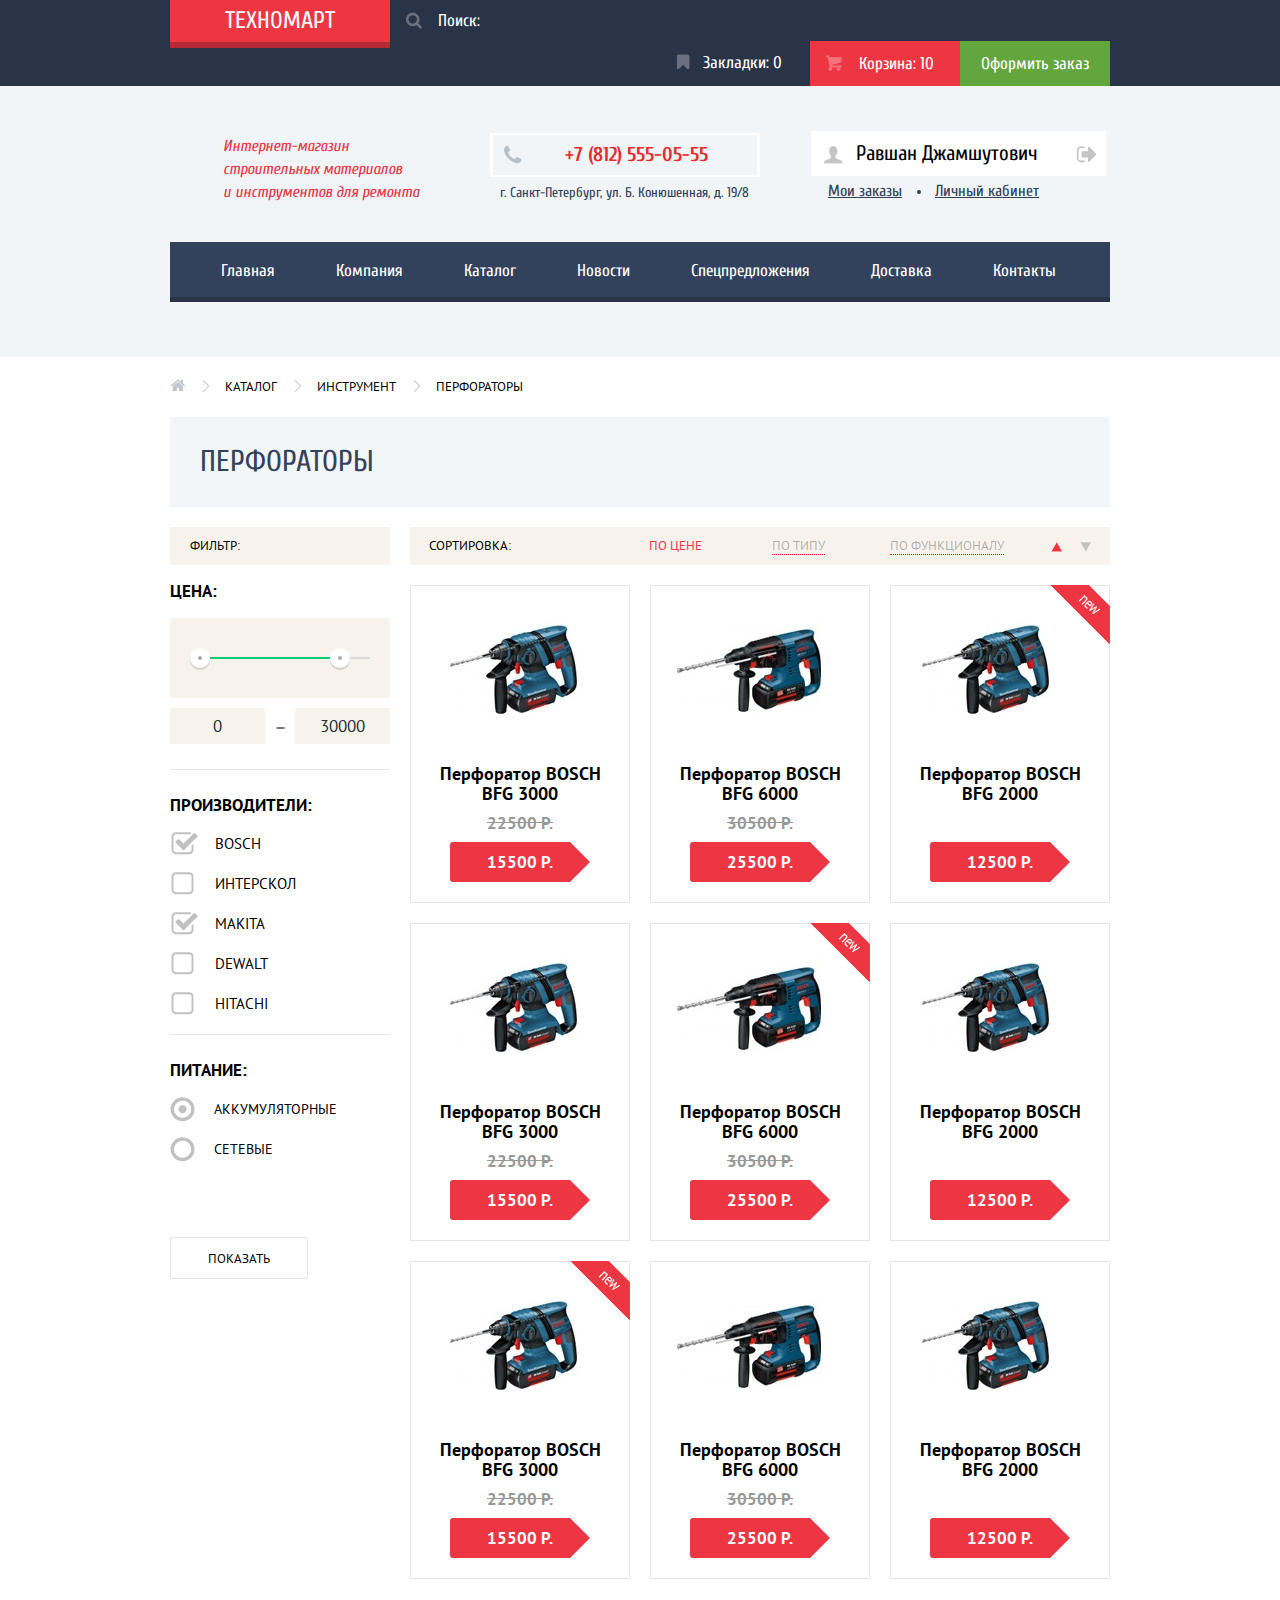
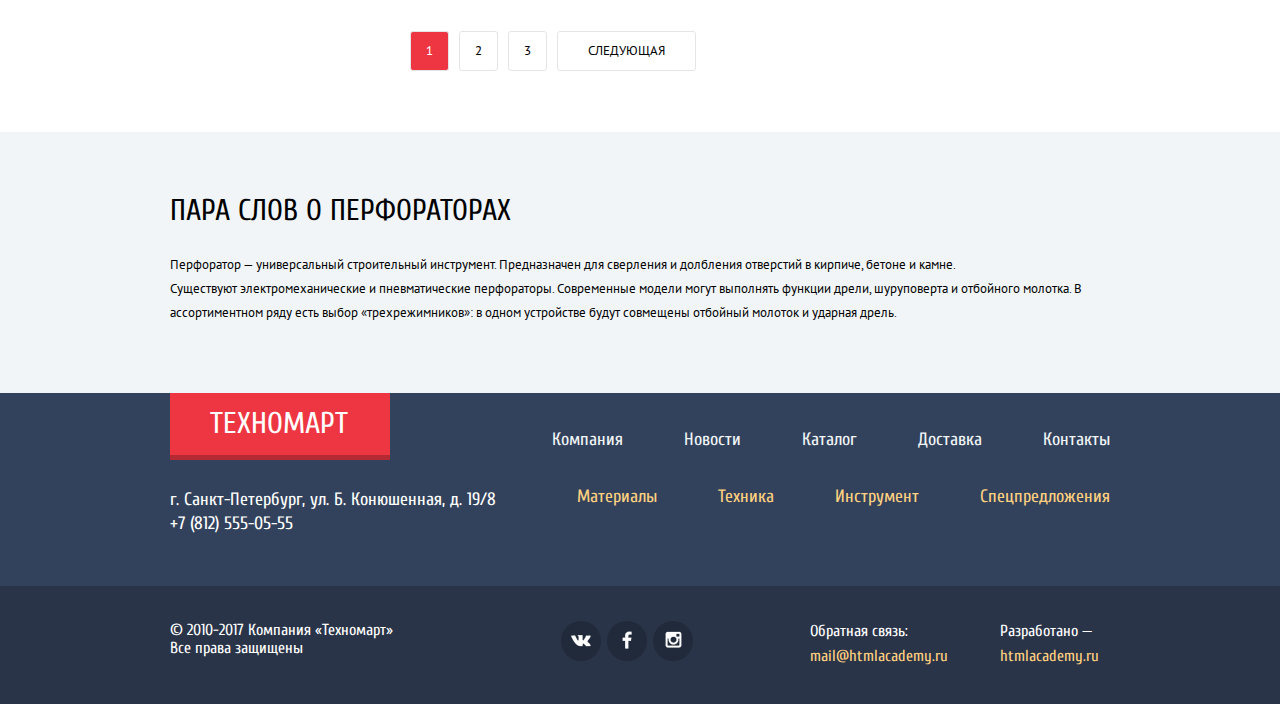
==== commit d097f123: "Базовые критерии" ====
--- a/catalog.html
+++ b/catalog.html
@@ -3,7 +3,7 @@
 	<head>
 		<link href="https://fonts.googleapis.com/css?family=Cuprum:400,400i,700|PT+Sans:400,400i,700&amp;subset=cyrillic" rel="stylesheet">
 		<link rel="stylesheet" href="css/normalize.css">
-		<link href="css/style.css" rel="stylesheet">
+		<link href="css/style.min.css" rel="stylesheet">
 		<meta charset="utf-8">
 		<title>HTML Academy: Техномарт</title>
 	</head>
@@ -47,7 +47,7 @@
 						<div class="phone-number">
 							+7 (812) 555-05-55
 						</div>
-						<span class="adress-header">г.Санкт-Петербург, ул. Б. Конюшенная, д. 19/8</span>
+						<span class="adress-header">г. Санкт-Петербург, ул. Б. Конюшенная, д. 19/8</span>
 					</div>
 					<div class="active-account">
 						<a href="#" class="btn-loged btn-account">Равшан Джамшутович</a>
@@ -86,315 +86,320 @@
 		</header>
 		<main class="main-container ">
 			<div class="container">
-			<ul class="breadcrumbs">
-				<li>
-					<a href="#">
-						<img src="img/icon-home.png" alt="На главную">  
-					</a> 
-				</li>
-				<li>
-					<a href="catalog.html">Каталог</a>
-				</li>
-				<li>
-					<a href="#">Инструмент</a>
-				</li>
-				<li>
-					Перфораторы
-				</li>
-			</ul>
-			<h1 class="main-title">Перфораторы</h1>
-			<div class="sort clearfix">
-				<div class="sort-filter">
-					<span>Фильтр:</span>
-				</div>
-				<div class="sort-btn-div">
-					<span>Сортировка:</span>
-					<a class="btn-select-sort-active">По цене</a>
-					<a class="btn-select-sort on-type">По типу</a>
-					<a class="btn-select-sort on-usebility">По функционалу</a>
-					<a href="#" class="arrow-up">По возрастанию</a>
-					<a href="#" class="arrow-down">По убыванию</a>
-				</div>
-			</div>
-			<div class="clearfix">
-			<form class="show-items" action="#" method="get">
-				<div class="item-groups">
-					<div class="range">
-						<h2 class="price-title">Цена:</h2>
-						<div class="range-controls">
-							<div class="scale">
-            					<div class="bar" style=" width: 82%"></div>
-          					</div>
-          					<div class="toggle toggle-min"></div>
-          					<div class="toggle toggle-max"></div>
+				<ul class="breadcrumbs">
+					<li>
+						<a href="#">
+							<img src="img/icon-home.png" alt="На главную">  
+						</a> 
+					</li>
+					<li>
+						<a href="catalog.html">Каталог</a>
+					</li>
+					<li>
+						<a href="#">Инструмент</a>
+					</li>
+					<li>
+						Перфораторы
+					</li>
+				</ul>
+				<h1 class="main-title">Перфораторы</h1>
+				<div class="sort clearfix">
+					<div class="sort-filter">
+						<span>Фильтр:</span>
+					</div>
+					<div class="sort-btn-div">
+						<span>Сортировка:</span>
+						<a class="btn-select-sort-active">По цене</a>
+						<a class="btn-select-sort on-type">По типу</a>
+						<a class="btn-select-sort on-usebility">По функционалу</a>
+						<a href="#" class="arrow-up">По возрастанию</a>
+						<a href="#" class="arrow-down">По убыванию</a>
+					</div>
+				</div>
+				<div class="clearfix">
+					<form class="show-items" action="#" method="get">
+						<div class="item-groups">
+							<div class="range">
+								<h2 class="price-title">Цена:</h2>
+								<div class="range-controls">
+									<div class="scale">
+		            					<div class="bar" style=" width: 82%"></div>
+		          					</div>
+		          					<div class="toggle toggle-min"></div>
+		          					<div class="toggle toggle-max"></div>
+								</div>
+								<div class="price-controls">
+									<input type="text" value="0" name="min-price">
+									—
+									<input type="text" value="30000" class="max-price" name="max-price">
+								</div>
+							</div>
+							<div class="item-producers">
+								<h2 class="select-title">Производители:</h2>
+								<div>
+									<input type="checkbox" id="checkbox-1" name="bosch" checked>
+									<label for="checkbox-1" class="checkbox-label">
+										Bosch
+									</label>
+								</div>
+								<div>
+									<input type="checkbox" id="checkbox-2" name="interskol">
+									<label for="checkbox-2" class="checkbox-label">
+										Интерскол
+									</label>
+								</div>
+								<div>
+									<input type="checkbox" id="checkbox-3"  name="makita" checked>
+									<label for="checkbox-3" class="checkbox-label">
+										Makita
+									</label>
+								</div>
+								<div>
+									<input type="checkbox" id="checkbox-4" name="dewalt">
+									<label for="checkbox-4" class="checkbox-label">
+										Dewalt
+									</label>
+								</div>
+								<div>
+									<input type="checkbox" id="checkbox-5" name="Hitachi" >
+									<label for="checkbox-5" class="checkbox-label">
+										Hitachi
+									</label>
+								</div>
+							</div>
 						</div>
-						<div class="price-controls">
-							<input type="text" value="0" name="min-price">
-							—
-							<input type="text" value="30000" class="max-price" name="max-price">
-					
+						<div class="item-groups">
+							<h2 class="select-title">Питание:</h2>
+							<div>
+								<input type="radio" id="radio-1" name="groups-select" value="battery" checked>
+								<label for="radio-1" class="radio-label">
+									Аккумуляторные
+								</label>
+							</div>
+							<div>
+								<input type="radio" id="radio-2" name="groups-select" value="socket">
+								<label for="radio-2" class="radio-label">
+									Сетевые
+								</label>
+							</div>
 						</div>
-					</div>
-					<div class="item-producers">
-					<h2 class="select-title">Производители:</h2>
 						<div>
-						<input type="checkbox" id="checkbox-1" name="bosch" checked>
-					<label for="checkbox-1" class="checkbox-label">
-						Bosch
-					</label>
-					</div>
-					<div>
-						<input type="checkbox" id="checkbox-2" name="interskol">
-					<label for="checkbox-2" class="checkbox-label">
-						Интерскол
-					</label>
-					</div>
-					<div>
-						<input type="checkbox" id="checkbox-3"  name="makita" checked>
-					<label for="checkbox-3" class="checkbox-label">
-						Makita
-					</label>
-					</div>
-					<div>
-						<input type="checkbox" id="checkbox-4" name="dewalt">
-					<label for="checkbox-4" class="checkbox-label">
-						Dewalt
-					</label>
-					</div>
-					<div>
-						<input type="checkbox" id="checkbox-5" name="Hitachi" >
-					<label for="checkbox-5" class="checkbox-label">
-						Hitachi
-					</label>
-					</div>
+							<input type="submit" value="Показать" class="btn-show-items">
 						</div>
-				</div>
-				<div class="item-groups">
-					<h2 class="select-title">Питание:</h2>
-					<div>
-						<input type="radio" id="radio-1" name="groups-select" value="battery" checked>
-					<label for="radio-1" class="radio-label">
-						Аккумуляторные
-					</label>
-					</div>
-					<div>
-						<input type="radio" id="radio-2" name="groups-select" value="socket">
-					<label for="radio-2" class="radio-label">
-						Сетевые
-					</label>
-					</div>
-				</div>
-				<div>
-					<input type="submit" value="Показать" class="btn-show-items">
-				</div>
-			</form>
-			<section class="item-list list-article">
-				<article class="item-article">
-					<div class="hidden-buttons">
-						<a href="#" class="btn-buy-item">  <!--скрытые кнопки-->
-							Купить
-						</a>
-						<a href="#" class="btn-add-bookmark">
-							В закладки
-						</a>
-					</div>
-					<div class="image">
-						<img width="218" height="168" src="img/bfg3000.jpg" alt="Перфоратор Bosch Bfg 3000">
-					</div>
-					<div class="product-name">
-						Перфоратор <span>Bosch Bfg 3000</span>
-					</div>
-					<div class="full-price">
-						22500 р.
-					</div>
-					<div class="sale-price">
-						15500 р.
-					</div>
-				</article>
-				<article class="item-article">
-					<div class="hidden-buttons">
-						<a href="#" class="btn-buy-item">  <!--скрытые кнопки-->
-							Купить
-						</a>
-						<a href="#" class="btn-add-bookmark">
-							В закладки
-						</a>
-					</div>
-					<div class="image">
-						<img width="218" height="168" src="img/bfg6000.jpg" alt="Перфоратор Bosch Bfg 6000">
-					</div>
-					<div class="product-name">
-						Перфоратор <span>Bosch Bfg 6000</span>
-					</div>
-					<div class="full-price">
-						30500 р.
-					</div>
-					<div class="sale-price">
-						25500 р.
-					</div>
-				</article>
-				<article class="item-article">
-					<div class="flag flag-new">новинка</div>
-					<div class="hidden-buttons show-buttons">
-						<a href="#" class="btn-buy-item">  <!--скрытые кнопки-->
-							Купить
-						</a>
-						<a href="#" class="btn-add-bookmark">
-							В закладки
-						</a>
-					</div>
-					<div class="image">
-						<img width="218" height="168" src="img/bfg2000.jpg" alt="Перфоратор Bosch Bfg 2000">
-					</div>
-					<div class="product-name">
-						Перфоратор <span>Bosch Bfg 2000</span>
-					</div>
-					<div class="full-price">
-					</div>
-					<div class="sale-price">
-						12500 р.
-					</div>
-				</article>
-				<article class="item-article">
-					<div class="hidden-buttons">
-						<a href="#" class="btn-buy-item">  <!--скрытые кнопки-->
-							Купить
-						</a>
-						<a href="#" class="btn-add-bookmark">
-							В закладки
-						</a>
-					</div>
-					<div class="image">
-						<img width="218" height="168" src="img/bfg3000.jpg" alt="Перфоратор Bosch Bfg 3000">
-					</div>
-					<div class="product-name">
-						Перфоратор <span>Bosch Bfg 3000</span>
-					</div>
-					<div class="full-price">
-						22500 р.
-					</div>
-					<div class="sale-price">
-						15500 р.
-					</div>
-				</article>
-				<article class="item-article ">
-					<div class="flag flag-new">новинка</div>
-					<div class="hidden-buttons">
-						<a href="#" class="btn-buy-item">  <!--скрытые кнопки-->
-							Купить
-						</a>
-						<a href="#" class="btn-add-bookmark">
-							В закладки
-						</a>
- 					</div>
-					<div class="image">
-						<img width="218" height="168" src="img/bfg6000.jpg" alt="Перфоратор Bosch Bfg 6000">
-					</div>
-					<div class="product-name">
-						Перфоратор <span>Bosch Bfg 6000</span>
-					</div>
-					<div class="full-price">
-						30500 р.
-					</div>
-					<div class="sale-price">
-						25500 р.
-					</div>
-				</article>
-				<article class="item-article">
-					<div class="hidden-buttons">
-						<a href="#" class="btn-buy-item">  <!--скрытые кнопки-->
-							Купить
-						</a>
-						<a href="#" class="btn-add-bookmark">
-						В закладки
-						</a>
-					</div>
-					<div class="image">
-						<img width="218" height="168" src="img/bfg2000.jpg" alt="Перфоратор Bosch Bfg 2000">
-					</div>
-					<div class="product-name">
-						Перфоратор <span>Bosch Bfg 2000</span>
-					</div>
-					<div class="full-price">
-					</div>
-					<div class="sale-price">
-						12500 р.
-					</div>
-				</article>
-				<article class="item-article ">
-					<div class="flag flag-new">новинка</div>
-					<div class="hidden-buttons">
-						<a href="#" class="btn-buy-item">  <!--скрытые кнопки-->
-							Купить
-						</a>
-						<a href="#" class="btn-add-bookmark">
-							В закладки
-						</a>
-					</div>
-					<div class="image">
-						<img  width="218" height="168" src="img/bfg3000.jpg" alt="Перфоратор Bosch Bfg 3000">
-					</div>
-					<div class="product-name">
-						Перфоратор <span>Bosch Bfg 3000</span>
-					</div>
-					<div class="full-price">
-						22500 р.
-					</div>
-					<div class="sale-price">
-						15500 р. 
-					</div>
-				</article>
-				<article class="item-article">
-					<div class="hidden-buttons">
-						<a href="#" class="btn-buy-item">  <!--скрытые кнопки-->
-							Купить
-						</a>
-						<a href="#" class="btn-add-bookmark">
-							В закладки
-						</a>
-					</div>
-					<div class="image">
-						<img width="218" height="168" src="img/bfg6000.jpg" alt="Перфоратор Bosch Bfg 6000">
-					</div>
-					<div class="product-name">
-						Перфоратор <span>Bosch Bfg 6000</span>
-					</div>
-					<div class="full-price">
-						30500 р.
-					</div>
-					<div class="sale-price">
-						25500 р.
-					</div>
-				</article>
-				<article class="item-article">
-					<div class="hidden-buttons">
-						<a href="#" class="btn-buy-item">  <!--скрытые кнопки-->
-							Купить
-						</a>
-						<a href="#" class="btn-add-bookmark">
-							В закладки
-						</a>
-					</div>
-					<div class="image">
-						<img width="218" height="168" src="img/bfg2000.jpg" alt="Перфоратор Bosch Bfg 2000">
-					</div>
-					<div class="product-name">
-						Перфоратор <span>Bosch Bfg 2000</span>
-					</div>
-					<div class="full-price">
-					</div>
-					<div class="sale-price">
-						12500 р.
-					</div>
-				</article>
-				<ul class="pages">
-					<li class="selected-page-number"><a>1</a></li>
-					<li><a href="#">2</a></li>
-					<li><a href="#">3</a></li>
-					<li><a href="#" class="next-page">Следующая</a></li>
-				</ul>
-			</section>
-			</div>
+					</form>
+					<section class="item-list list-article">
+						<article class="item-article">
+							<div class="hidden-buttons">
+								<a href="#" class="btn-buy-item">  <!--скрытые кнопки-->
+									Купить
+								</a>
+								<a href="#" class="btn-add-bookmark">
+									В закладки
+								</a>
+							</div>
+							<div class="image">
+								<img width="218" height="168" src="img/bfg3000.jpg" alt="Перфоратор Bosch Bfg 3000">
+							</div>
+							<div class="product-name">
+								Перфоратор <span>Bosch Bfg 3000</span>
+							</div>
+							<div class="full-price">
+								22500 р.
+							</div>
+							<div class="sale-price">
+								15500 р.
+							</div>
+						</article>
+						<article class="item-article">
+							<div class="hidden-buttons">
+								<a href="#" class="btn-buy-item">  <!--скрытые кнопки-->
+									Купить
+								</a>
+								<a href="#" class="btn-add-bookmark">
+									В закладки
+								</a>
+							</div>
+							<div class="image">
+								<img width="218" height="168" src="img/bfg6000.jpg" alt="Перфоратор Bosch Bfg 6000">
+							</div>
+							<div class="product-name">
+								Перфоратор <span>Bosch Bfg 6000</span>
+							</div>
+							<div class="full-price">
+								30500 р.
+							</div>
+							<div class="sale-price">
+								25500 р.
+							</div>
+						</article>
+						<article class="item-article">
+							<div class="flag flag-new">
+								новинка
+							</div>
+							<div class="hidden-buttons show-buttons">
+								<a href="#" class="btn-buy-item">  <!--скрытые кнопки-->
+									Купить
+								</a>
+								<a href="#" class="btn-add-bookmark">
+									В закладки
+								</a>
+							</div>
+							<div class="image">
+								<img width="218" height="168" src="img/bfg2000.jpg" alt="Перфоратор Bosch Bfg 2000">
+							</div>
+							<div class="product-name">
+								Перфоратор <span>Bosch Bfg 2000</span>
+							</div>
+							<div class="full-price">
+							</div>
+							<div class="sale-price">
+								12500 р.
+							</div>
+						</article>
+						<article class="item-article">
+							<div class="hidden-buttons">
+								<a href="#" class="btn-buy-item">  <!--скрытые кнопки-->
+									Купить
+								</a>
+								<a href="#" class="btn-add-bookmark">
+									В закладки
+								</a>
+							</div>
+							<div class="image">
+								<img width="218" height="168" src="img/bfg3000.jpg" alt="Перфоратор Bosch Bfg 3000">
+							</div>
+							<div class="product-name">
+								Перфоратор <span>Bosch Bfg 3000</span>
+							</div>
+							<div class="full-price">
+								22500 р.
+							</div>
+							<div class="sale-price">
+								15500 р.
+							</div>
+						</article>
+						<article class="item-article ">
+							<div class="flag flag-new">
+							новинка
+							</div>
+							<div class="hidden-buttons">
+								<a href="#" class="btn-buy-item">  <!--скрытые кнопки-->
+									Купить
+								</a>
+								<a href="#" class="btn-add-bookmark">
+									В закладки
+								</a>
+		 					</div>
+							<div class="image">
+								<img width="218" height="168" src="img/bfg6000.jpg" alt="Перфоратор Bosch Bfg 6000">
+							</div>
+							<div class="product-name">
+								Перфоратор <span>Bosch Bfg 6000</span>
+							</div>
+							<div class="full-price">
+								30500 р.
+							</div>
+							<div class="sale-price">
+								25500 р.
+							</div>
+						</article>
+						<article class="item-article">
+							<div class="hidden-buttons">
+								<a href="#" class="btn-buy-item">  <!--скрытые кнопки-->
+									Купить
+								</a>
+								<a href="#" class="btn-add-bookmark">
+								В закладки
+								</a>
+							</div>
+							<div class="image">
+								<img width="218" height="168" src="img/bfg2000.jpg" alt="Перфоратор Bosch Bfg 2000">
+							</div>
+							<div class="product-name">
+								Перфоратор <span>Bosch Bfg 2000</span>
+							</div>
+							<div class="full-price">
+							</div>
+							<div class="sale-price">
+								12500 р.
+							</div>
+						</article>
+						<article class="item-article ">
+							<div class="flag flag-new">
+								новинка
+							</div>
+							<div class="hidden-buttons">
+								<a href="#" class="btn-buy-item">  <!--скрытые кнопки-->
+									Купить
+								</a>
+								<a href="#" class="btn-add-bookmark">
+									В закладки
+								</a>
+							</div>
+							<div class="image">
+								<img  width="218" height="168" src="img/bfg3000.jpg" alt="Перфоратор Bosch Bfg 3000">
+							</div>
+							<div class="product-name">
+								Перфоратор <span>Bosch Bfg 3000</span>
+							</div>
+							<div class="full-price">
+								22500 р.
+							</div>
+							<div class="sale-price">
+								15500 р. 
+							</div>
+						</article>
+						<article class="item-article">
+							<div class="hidden-buttons">
+								<a href="#" class="btn-buy-item">  <!--скрытые кнопки-->
+									Купить
+								</a>
+								<a href="#" class="btn-add-bookmark">
+									В закладки
+								</a>
+							</div>
+							<div class="image">
+								<img width="218" height="168" src="img/bfg6000.jpg" alt="Перфоратор Bosch Bfg 6000">
+							</div>
+							<div class="product-name">
+								Перфоратор <span>Bosch Bfg 6000</span>
+							</div>
+							<div class="full-price">
+								30500 р.
+							</div>
+							<div class="sale-price">
+								25500 р.
+							</div>
+						</article>
+						<article class="item-article">
+							<div class="hidden-buttons">
+								<a href="#" class="btn-buy-item">  <!--скрытые кнопки-->
+									Купить
+								</a>
+								<a href="#" class="btn-add-bookmark">
+									В закладки
+								</a>
+							</div>
+							<div class="image">
+								<img width="218" height="168" src="img/bfg2000.jpg" alt="Перфоратор Bosch Bfg 2000">
+							</div>
+							<div class="product-name">
+								Перфоратор <span>Bosch Bfg 2000</span>
+							</div>
+							<div class="full-price">
+							</div>
+							<div class="sale-price">
+								12500 р.
+							</div>
+						</article>
+						<ul class="pages">
+							<li class="selected-page-number"><a>1</a></li>
+							<li><a href="#">2</a></li>
+							<li><a href="#">3</a></li>
+							<li><a href="#" class="next-page">Следующая</a></li>
+						</ul>
+					</section>
+				</div>
 			</div>
 			<div class="about-block-container">
 				<div class="container clearfix">
@@ -403,91 +408,91 @@
 							Пара слов о перфораторах
 						</h2>
 						<p>
-							Перфоратор - универсальный строительный инструмент. Предназначен для сверления отверстий в кирпиче, бетоне и камне.<br>
+							Перфоратор — универсальный строительный инструмент. Предназначен для сверления и долбления отверстий в кирпиче, бетоне и камне.<br>
 							Существуют электромеханические и пневматические перфораторы. Современные модели могут выполнять функции дрели, шуруповерта и отбойного молотка. В<br>
 							aссортиментном ряду есть выбор «трехрежимников»: в одном устройстве будут совмещены отбойный молоток и ударная дрель.
 						</p>
 					</div>
 				</div>
 			</div>
-			</div>
 			<section class="pre-footer clearfix">
+				<div class="container">
+					<div class="logo-block">
+						<a href="#">
+							Техномарт
+						</a>
+						<p class="pre-footer-adress">
+							г. Санкт-Петербург, ул. Б. Конюшенная, д. 19/8<br>
+							+7 (812) 555-05-55
+						</p>
+					</div>
+					<nav class="pre-footer-navigation">
+						<ul class="nav-list">
+							<li>
+								<a href="#">Компания</a>
+							</li>
+							<li>
+								<a href="#">Новости</a>
+							</li>
+							<li>
+								<a href="#">Каталог</a>
+							</li>
+							<li>
+								<a href="#">Доставка</a>
+							</li>
+							<li>
+								<a href="#">Контакты</a>
+							</li>
+						</ul>
+						<ul class="colored-nav-list">
+							<li>
+								<a href="#">Материалы</a>
+							</li>
+							<li>
+								<a href="#">Техника</a>
+							</li>
+							<li>
+								<a href="#">Инструмент</a>
+							</li>
+							<li>
+								<a href="#">Спецпредложения</a>
+							</li>
+						</ul>
+					</nav>
+				</div>
+			</section>		
+		</main>
+		<footer class="main-footer clearfix">
 			<div class="container">
-				<div class="logo-block">
-					<a href="#">
-						Техномарт
-					</a>
-					<p class="pre-footer-adress">
-						г. Санкт-Петербург, ул. Б. Конюшенная, д. 19/8<br>
-						+7 (812) 555-05-55
-					</p>
-				</div>
-				<nav class="pre-footer-navigation">
-					<ul class="nav-list">
-						<li>
-							<a href="#">Компания</a>
-						</li>
-						<li>
-							<a href="#">Новости</a>
-						</li>
-						<li>
-							<a href="#">Каталог</a>
-						</li>
-						<li>
-							<a href="#">Доставка</a>
-						</li>
-						<li>
-							<a href="#">Контакты</a>
-						</li>
-					</ul>
-					<ul class="colored-nav-list">
-						<li>
-							<a href="#">Материалы</a>
-						</li>
-						<li>
-							<a href="#">Техника</a>
-						</li>
-						<li>
-							<a href="#">Инструмент</a>
-						</li>
-						<li>
-							<a href="#">Спецпредложения</a>
-						</li>
-					</ul>
-				</nav>
-			</div>
-		</section>		
-	</main>
-	<footer class="main-footer clearfix">
-		<div class="container">
-			<section class="copyright">
-				© 2010-2016 Компания «Техномарт»<br>
-				Все права защищены 
-			</section>
-			<section class="footer-social">
-				<a class="social-btn social-btn-vk" href="#">Вконтакте</a>
-				<a class="social-btn social-btn-fb" href="#">Фейсбук</a>
-				<a class="social-btn social-btn-inst" href="#">Инстаграм</a>
-			</section>
-			<section class="feedback">
-				<span>Обратная связь:</span>
-				<a class="btn" href="#">mail@htmlacademy.ru</a>
-			</section>
-			<section class="developer-copyright">
-				<span>Разработано —</span>
-				<a class="btn" href="https://htmlacademy.ru">htmlacademy.ru</a>
-			</section>
-		</div>   	
-	</footer>
-	<div class="modal-content-catalog">
-        <button class="modal-content-close" type="button" title="Закрыть">Закрыть</button>
-        <div class="client-message">
-            <p>Товар добавлен в корзину!</p>
-        </div>
-        <div class="button-background">
-            <a class="btn-modul-catalog">Оформить заказ</a>
-            <a class="btn-modul-selected">Продолжить покупки</a>
-        </div>
-    </div>
+				<section class="copyright">
+					<p>© 2010-2017 Компания «Техномарт»<br>
+					Все права защищены</p>
+				</section>
+				<section class="footer-social">
+					<a class="social-btn social-btn-vk" href="#">Вконтакте</a>
+					<a class="social-btn social-btn-fb" href="#">Фейсбук</a>
+					<a class="social-btn social-btn-inst" href="#">Инстаграм</a>
+				</section>
+				<section class="feedback">
+					<span>Обратная связь:</span>
+					<a class="btn" href="#">mail@htmlacademy.ru</a>
+				</section>
+				<section class="developer-copyright">
+					<span>Разработано —</span>
+					<a class="btn" href="https://htmlacademy.ru">htmlacademy.ru</a>
+				</section>
+			</div>   	
+		</footer>
+		<div class="modal-content-catalog">
+			<button class="modal-content-close" type="button" title="Закрыть">Закрыть</button>
+			<div class="client-message">
+				<p>Товар добавлен в корзину!</p>
+			</div>
+			<div class="button-background">
+				<a class="btn-modul-catalog">Оформить заказ</a>
+				<a class="btn-modul-selected">Продолжить покупки</a>
+			</div>
+		</div>
+		<script src="js/js-catalog.min.js"></script>
 	</body>
 </html>
--- a/css/style.min.css
+++ b/css/style.min.css
@@ -0,0 +1 @@
+body,h2{line-height:24px}.clearfix::after,.phone-number::before{content:""}body{font-size:14px;color:#000;font-weight:400;font-family:Cuprum,"PT Sans",Arial,sans-serif;min-width:1200px;margin:0;padding:0}h1,h2{font-size:30px;font-weight:400}.adress-header,.main-navigation,.phone-number,h1,h2{font-family:Cuprum,Arial,sans-serif}h1{line-height:30px;color:32425c}h2{color:000000}.sprite{background-image:url(../img/sprite.png);background-repeat:no-repeat;display:block}.sprite--icon-check-off{width:23px;height:23px;background-position:-10px -10px}.sprite--icon-check-off-pointer{width:23px;height:23px;background-position:-10px -53px}.sprite--icon-check-on{width:27px;height:23px;background-position:-10px -96px}.sprite--icon-check-on-pointer{width:27px;height:23px;background-position:-10px -139px}.sprite--icon-circle-dot{width:25px;height:25px;background-position:-10px -182px}.sprite--icon-circle-dot-pointer{width:25px;height:25px;background-position:-10px -227px}.sprite--icon-circle-pointer{width:25px;height:25px;background-position:-10px -272px}.sprite--icon-down-pointer{width:11px;height:10px;background-position:-10px -317px}.sprite-Cross{width:21px;height:21px;background-position:-10px -347px}.sprite-credit-image{width:465px;height:285px;background-position:-10px -388px}.sprite-delivery-car{width:468px;height:261px;background-position:-10px -693px}.sprite-guarantee-image{width:389px;height:283px;background-position:-10px -974px}.sprite-hitachi{width:169px;height:31px;background-position:-10px -1277px}.sprite-icon-basket{width:17px;height:16px;background-position:-10px -1328px}.sprite-icon-basket-active{width:17px;height:16px;background-position:-10px -1364px}.sprite-icon-bookmark{width:14px;height:16px;background-position:-10px -1400px}.sprite-icon-bookmark-active{width:14px;height:16px;background-position:-10px -1436px}.sprite-icon-circle{width:25px;height:25px;background-position:-10px -1472px}.sprite-icon-delivery{width:78px;height:63px;background-position:-10px -1517px}.sprite-icon-discount{width:59px;height:72px;background-position:-10px -1600px}.sprite-icon-down-active{width:9px;height:9px;background-position:-10px -1692px}.sprite-icon-down-dir{width:11px;height:10px;background-position:-10px -1721px}.sprite-icon-equipment{width:78px;height:62px;background-position:-10px -1751px}.sprite-icon-facebook{width:10px;height:18px;background-position:-10px -1833px}.sprite-icon-home{width:15px;height:12px;background-position:-10px -1871px}.sprite-icon-instagram{width:17px;height:17px;background-position:-10px -1903px}.sprite-icon-left{width:22px;height:40px;background-position:-10px -1940px}.sprite-icon-login{width:20px;height:17px;background-position:-10px -2000px}.sprite-icon-login-active{width:20px;height:17px;background-position:-10px -2037px}.sprite-icon-logout{width:21px;height:17px;background-position:-10px -2074px}.sprite-icon-logout-active{width:21px;height:17px;background-position:-10px -2111px}.sprite-icon-materials{width:44px;height:65px;background-position:-10px -2148px}.sprite-icon-phone{width:19px;height:19px;background-position:-10px -2233px}.sprite-icon-right{width:22px;height:40px;background-position:-10px -2272px}.sprite-icon-right-breadcrumbs{width:8px;height:12px;background-position:-10px -2332px}.sprite-icon-search{width:17px;height:17px;background-position:-10px -2364px}.sprite-icon-search-active{width:17px;height:17px;background-position:-10px -2401px}.sprite-icon-search-red{width:17px;height:17px;background-position:-10px -2438px}.sprite-icon-tool{width:75px;height:61px;background-position:-10px -2475px}.sprite-icon-up-dir{width:11px;height:10px;background-position:-10px -2556px}.sprite-icon-up-dir-active{width:11px;height:10px;background-position:-10px -2586px}.sprite-icon-up-pointer{width:11px;height:10px;background-position:-10px -2616px}.sprite-icon-user{width:20px;height:18px;background-position:-10px -2646px}.sprite-icon-user-active{width:20px;height:18px;background-position:-10px -2684px}.sprite-icon-vk{width:20px;height:12px;background-position:-10px -2722px}.sprite-new-flag{width:60px;height:59px;background-position:-10px -2754px}.clearfix::after{display:table;clear:both}.container{width:940px;margin:0 auto;padding:0 5px}.main-header{background:#f1f5f7;min-height:260px;padding-bottom:60px;margin-bottom:21px}.upper-header{background:#293449;margin:0 auto;min-height:42px}.central-header{background:#f1f5f7;margin:0 auto}.main-navigation{box-shadow:0 5px 0 0 #293449;background:#32425c}.main-navigation a{display:block;color:#fff;text-decoration:none;padding:17px 28px 14px 33px}.main-navigation ul{position:relative;margin:0;padding-left:18px;list-style:none;font-size:0}.main-navigation li{display:inline-block;font-size:17px;line-height:auto;vertical-align:top}.main-navigation a:hover{background:#293449}.main-navigation a:active{background:#1d2739;color:#868c95}.market-description{margin-top:49px;margin-left:53px;margin-right:70px;float:left;min-width:197px;min-height:60px;color:#ee3643;font-style:italic;font-size:16px;line-height:23px}.header-contacts{margin-top:47px;margin-bottom:37px;margin-right:auto;float:left;width:270px;min-height:70px}.phone-number{position:relative;border-top:2px solid #fff;border-bottom:2px solid #fff;border-left:3px solid #fff;border-right:3px solid #fff;color:#e9292a;font-size:20px;line-height:18px;font-weight:700;padding:11px 15px 11px 72px}.phone-number::before{position:absolute;top:10px;left:10px;width:19px;height:19px;background:url(../img/sprite.png) -10px -2233px no-repeat}.adress-header{display:inline-block;margin-left:10px;margin-top:4px;font-size:14px;line-height:24px;color:#32425c}.btn-account-login,.btn-loged{color:#000;font-size:21px;font-family:Cuprum,Arial,sans-serif;display:inline-block;line-height:auto;text-decoration:none}.enter-account{margin-top:45px;float:right;width:auto}.active-account{margin-top:45px;float:right;width:299px}.btn-loged{position:relative;background-color:#fff;padding:10px 68px 11px 45px}.btn-loged::after,.btn-loged:active::after,.btn-loged:hover::after{content:"";position:absolute;top:15px;right:9px;width:21px;height:17px}.btn-loged::after{background:url(../img/sprite.png) -10px -2074px no-repeat}.btn-loged:hover::after{background:url(../img/sprite.png) -10px -2111px no-repeat}.btn-loged:active::after{background:url(../img/sprite.png) -10px -2074px no-repeat}.btn-loged::before,.btn-loged:active::before,.btn-loged:hover::before{content:"";position:absolute;top:15px;left:12px;width:20px;height:18px}.btn-loged::before{background:url(../img/sprite.png) -10px -2646px no-repeat}.btn-loged:hover::before{background:url(../img/sprite.png) -10px -2684px no-repeat}.btn-loged:active::before{background:url(../img/sprite.png) -10px -2646px no-repeat}.btn-account-login{position:relative;background-color:#fff;padding:11px 26px 11px 47px}.btn-account-login::before,.btn-account-login:active::before,.btn-account-login:hover::before{position:absolute;top:15px;left:14px;width:20px;height:17px;content:""}.btn-account-login::before{background:url(../img/sprite.png) -10px -2000px no-repeat}.btn-account-login:hover::before{background:url(../img/sprite.png) -10px -2037px no-repeat}.btn-account-login:active::before{background:url(../img/sprite.png) -10px -2000px no-repeat}.btn-account:hover{color:#ee3643}.btn-account:active{color:#b2b2b2}.btn-account-regist{padding:11px 24px;font-size:21px;line-height:auto;margin-left:6px;background-color:#fff;display:inline-block;text-decoration:none;color:#000;font-family:Cuprum,Arial,sans-serif}.btn-account-active{position:relative;margin-top:3px;margin-left:17px;margin-right:12px;display:inline-block;color:#32425c;font-size:16px;font-family:Cuprum,Arial,sans-serif}.btn-account-dot::before{content:"";position:absolute;top:11px;left:89px;background:#32425c;border-radius:10px;width:4px;height:4px}.active-basket,.basket,.bookmarks{position:relative;font-family:Cuprum,Arial,sans-serif}.client-bar-list a{color:#fff;text-decoration:none}.client-bar-list{float:right;margin:0;padding:0;font-size:0;list-style:none}.client-bar-list li{display:inline-block;font-size:17px;line-height:auto;vertical-align:top}.place-order{display:block;background:#63a63e;font-family:Cuprum,Arial,sans-serif;padding:11px 21px 10px}.active-basket{background:#ee3643;display:block;padding:11px 26px 10px 49px}.bookmarks{display:block;padding:10px 28px 10px 45px}.basket{display:block;padding:11px 31px 10px 49px}.active-basket::before,.basket::before{content:"";position:absolute;top:14px;left:15px;background:url(../img/sprite.png) -10px -1364px no-repeat;width:17px;height:16px;opacity:.3}.bookmarks::before{content:"";position:absolute;top:13px;left:18px;background:url(../img/sprite.png) -10px -1436px no-repeat;width:14px;height:16px;opacity:.3}.active-basket:hover::before,.basket:hover::before,.bookmarks:hover::before{opacity:1}.active-basket:active::before,.basket:active::before,.bookmarks:active::before{opacity:.5}.place-order:hover{background:#5fbb2d}.basket:hover,.bookmarks:hover{background:#212a3a}.place-order:active{color:rgba(255,255,255,.5);background:#63a63e}.basket:active,.bookmarks:active{background:#161d29}.bookmarks:active{color:rgba(255,255,255,.6)}.active-basket:active,.basket:active{color:rgba(255,255,255,.5)}.index-logo{float:left;width:220px;box-shadow:0 6px 0 0 #b52933}.index-logo a{display:block;font-size:24px;line-height:24px;color:#fff;background-color:#ee3643;text-decoration:none;text-transform:uppercase;padding:9px 54px 9px 55px}.index-logo a:hover{background:#ca2c37}.index-logo a:active{background:#ba2732}.search input[type=text]{position:relative;background:url(../img/sprite.png) 5px -2352px no-repeat #293449;float:left;min-width:220px;padding-left:48px;padding-top:12px;padding-bottom:12px;border:none;color:#fff;font-size:17px;font-family:Cuprum,Arial,sans-serif;width:17px;height:17px}.search input[type=text]:hover{background-image:url(../img/sprite.png);background-repeat:no-repeat;background-color:#212a3a;width:17px;height:17px;background-position:5px -2390px}.search input[type=text]:focus{background-image:url(../img/sprite.png);background-repeat:no-repeat;background-color:#fff;color:#000;width:17px;height:17px;background-position:5px -2426px}.promo-block{width:940px;margin-bottom:35px;margin-top:60px}.promo-materials{position:relative;float:left;margin-left:20px;margin-bottom:20px;width:300px;height:123px}.promo-materials:nth-child(1),.slider-content{margin:0}.promo-materials:nth-child(4),.promo-materials:nth-child(5){float:right}.promo-yellow{background:#f6b22d}.promo-purple{background:#cc79d1}.promo-blue{background:#4aafde}.promo-green{background:#85d179}.btn-promo-title,.btn-promo-title-right{width:135px;height:28px;padding-top:10px;text-transform:uppercase;bottom:20px;font-size:14px;line-height:18px;background:rgba(0,0,0,.1);border-radius:2px;text-align:center;text-decoration:none;float:left}.btn-promo-title{position:absolute;left:25px;color:#fff;font-family:Cuprum,Arial,sans-serif}.btn-promo-title-right,.promo-title{left:23px;position:absolute;font-family:Cuprum,Arial,sans-serif;color:#fff}.btn-promo-title-right:hover,.btn-promo-title:hover{background:rgba(0,0,0,.2)}.btn-promo-title-right:active,.btn-promo-title:active{background:rgba(0,0,0,.3)}.promo-title{bottom:73px;font-weight:700;font-size:24px;line-height:30px}.promo-materials .flag{position:absolute;top:-1px;right:-1px;width:60px;height:60px;text-indent:-1000px;overflow:hidden;z-index:20}.promo-materials .flag-new{background:url(../img/new-flag.png) no-repeat}.materials-picture::before{content:"";position:absolute;top:30px;right:42px;background:url(../img/sprite.png) -10px -2148px no-repeat;width:44px;height:65px}.tool-picture::before{content:"";position:absolute;top:33px;right:28px;background:url(../img/sprite.png) -10px -2475px no-repeat;width:75px;height:61px}.equipment-picture::before{content:"";position:absolute;top:30px;right:30px;background:url(../img/sprite.png) -10px -1751px no-repeat;width:78px;height:62px}.discount-picture::before{content:"";position:absolute;top:27px;right:43px;background:url(../img/sprite.png) -10px -1600px no-repeat;width:59px;height:72px}.delivery-picture::before{content:"";position:absolute;top:33px;right:30px;background:url(../img/sprite.png) -10px -1517px no-repeat;width:78px;height:63px}.slider{width:620px;float:left;position:relative}.open-catalog a{width:194px;height:28px;padding-top:11px;text-transform:uppercase;text-decoration:none;position:absolute;z-index:1;bottom:30px;left:25px;padding-left:2px;text-align:center;color:#fff;font-size:14px;line-height:18px;font-family:Cuprum,Arial,sans-serif;background:#ee3643;border-radius:2px}.popular h1,.show-popular{padding-top:10px;text-transform:uppercase}.red-button:hover{background:#ca2c37}.red-button:active{background:#ba2732}.slider-next-label::before,.slider-prev-label::before{bottom:120px;z-index:1;background-image:url(../img/sprite.png);background-repeat:no-repeat;width:22px;height:40px;content:"";cursor:pointer}.slider-next,.slider-prev{display:none;position:relative}.slider-next-label,.slider-prev-label{position:relative}.slider-prev-label::before{position:absolute;left:25px;background-position:-10px -1940px}.slider-next-label::before{position:absolute;right:20px;background-position:-10px -2272px}.slider-info{top:30px;left:25px;position:absolute}.slider-info h2{font-size:36px;font-weight:700;color:#fff;text-transform:uppercase;margin:0 0 8px}.slider-info span{font-size:18px;line-height:24px;color:#fff;font-family:"PT sans",Arial,sans-serif}.popular{height:90px;background:#f7f3ec;margin-bottom:20px}.popular h1{padding-left:25px;display:inline-block;padding-bottom:10px;font-size:30px;line-height:30px;color:#32425c}.show-popular{width:253px;height:28px;margin-right:25px;margin-top:25px;text-decoration:none;float:right;text-align:center;color:#fff;font-size:14px;line-height:18px;font-family:Cuprum,Arial,sans-serif;background:#ee3643;border-radius:2px}.slider-1-none,.slider-2{display:none}.show-slider{display:block;z-index:5}.item-article{position:relative;display:inline-block;margin-right:20px;margin-bottom:20px;vertical-align:top;width:218px;border:1px solid #e5e5e5;font-weight:700;line-height:20px;text-align:center;font-family:"PT Sans",Arial,sans-serif}.item-article .flag{position:absolute;top:-1px;right:-1px;width:60px;height:60px;text-indent:-1000px;overflow:hidden;z-index:20}.item-article .flag-new{background:url(../img/new-flag.png) no-repeat}.item-article .hidden-buttons{position:absolute;top:0;left:0;width:218px;height:88px;padding:40px 0;background-color:rgba(255,255,255,.9);z-index:10}.item-article .hidden-buttons .btn-add-bookmark,.item-article .hidden-buttons .btn-buy-item{position:relative;display:block;width:129px;margin:0 auto 7px;padding:7px 0;border:3px solid #63a63e;border-bottom-color:#367315;background-color:#63a63e;color:#fff;font-size:14px;font-weight:400;font-family:Cuprum,Arial,sans-serif;line-height:18px;text-decoration:none;text-transform:uppercase;border-radius:3px}.item-article .hidden-buttons .btn-add-bookmark{color:#32425c;background:#fff;border-bottom-color:#63a63e}.btn-buy-item::before{content:"";position:absolute;top:6px;left:8px;background:url(../img/sprite.png) -10px -1364px no-repeat;width:17px;height:16px;opacity:.3}.btn-buy-item:active::before,.btn-buy-item:hover::before{opacity:1}.hidden-buttons .btn-buy-item:hover{border:3px solid #5fbb2d;border-bottom-color:#367315;background:#5fbb2d}.hidden-buttons .btn-buy-item:active{border:3px solid #518534;border-bottom-color:#518534;background:#518534}.hidden-buttons .btn-add-bookmark:hover{border:3px solid #32425c}.hidden-buttons .btn-add-bookmark:active{border:3px solid #32425c;opacity:.3}.item-article:hover .hidden-buttons{display:block}.item-article:hover{box-shadow:0 2px 30px -10px #000}.item-article .hidden-buttons{display:none}.item-article .image{width:218px;height:168px}.item-article .image img{max-width:100%}.item-article .product-name{font-size:18px;line-height:20px;min-height:40px;padding:0 25px;margin-top:10px;margin-bottom:10px}.item-article .full-price{min-height:20px;margin-top:0;margin-bottom:6px;font-size:17px;line-height:18px;color:#999;text-transform:uppercase;text-decoration:line-through}.product-name span{text-transform:uppercase}.item-article .sale-price{position:relative;width:80px;margin:8px auto 20px;padding:10px 30px;color:#fff;background:#ee3643;border-radius:3px;font-size:17px;text-transform:uppercase;cursor:pointer}.item-article .sale-price:after{content:"";position:absolute;top:0;right:-20px;width:0;height:0;border:20px solid #fff;border-left-color:#ee3643}.items-list .item-article:nth-child(4n),.list-article .item-article:nth-child(3n){margin-right:0}.item-list{font-size:0}.item-article{font-size:16px}.items-list{font-size:0}.popular-producers-logo{margin-bottom:65px}.popular-producers-logo a{position:relative;display:inline-block;vertical-align:top;margin-bottom:20px;margin-right:16px;background:#fff;width:218px;height:144px;border:1px solid #e5e5e5}.popular-producers-logo a:nth-child(4n){margin:0}.popular-producers-logo img{margin:auto;position:absolute;top:0;left:0;bottom:0;right:0}.popular-producers-logo a:hover{border:none;box-shadow:0 2px 30px -10px #000}.popular-producers-logo a:active{border:none;box-shadow:0 2px 20px -10px #000}.service-block{padding-top:70px;padding-bottom:85px;background:#f1f5f7;margin-bottom:60px}.service-title{margin-bottom:55px}.service-slider-buttons{float:left;width:240px}.service-slider-ul{padding:0;list-style:none;position:relative}.service-slider-ul :before{content:"";position:absolute;top:-50px;right:0;background:url(../img/shadow-for-slider.png) no-repeat;width:10px;height:272px;opacity:.2}.service-slider-ul a{display:inline-block;width:218px;padding-left:22px;padding-top:13px;padding-bottom:16px;border-top:1px solid #405069;border-bottom:1px solid#293449;text-decoration:none;font-family:cuprum,Arial,sans-serif;font-weight:700;font-size:21px;line-height:30px;color:#fff;background:#32425c}.service-slider p,.service-title p{line-height:24px;font-family:"PT sans",Arial,sans-serif}.active-delyvery-slider a{color:#32425c;background:#fff;font-weight:700;border:none}.btn-delyvery-slider a:hover{background:#293449}.about-delivery{width:275px;float:left;margin-left:82px;margin-right:340px}.service-block{background-image:url(../img/delivery-car.png);background-repeat:no-repeat;background-position:71% 263px}.service-title h2{margin-top:0;margin-bottom:30px;font-size:30px;color:#000;text-transform:uppercase}.service-title p{font-size:13px}.service-slider h2{margin-top:18px;text-transform:uppercase;font-size:36px;color:#32425c}.service-slider p{position:relative;font-size:13px;color:#000;white-space:normal}.about-credit,.about-guarantee{display:none}.about-company{width:520px;float:left}.adress-map{width:300px;float:right}.adress-map img{margin-bottom:32px}.transport-list li{position:relative;font-size:18px;line-height:20px;font-family:Cuprum,Arial,sans-serif;list-style:none;margin-bottom:20px}.transport-list li::before{content:"";position:absolute;top:9px;left:-38px;background:no-repeat #fb565a;width:25px;height:2px}.btn-lost,.more-about-company{height:28px;padding-top:10px;text-align:center;color:#fff;font-size:14px;line-height:18px;font-family:Cuprum,Arial,sans-serif;background:#ee3643;border-radius:2px;text-decoration:none;text-transform:uppercase}.transport-list{margin-top:20px;margin-bottom:35px}.more-about-company{width:220px;margin-right:25px;float:left}.btn-lost{width:300px;float:right}.about-company p,.adress-map p{font-size:13px;line-height:24px;font-family:"PT sans",Arial,sans-serif;color:#000}.about-company-all h2{text-transform:uppercase;color:#000;margin-bottom:30px}.about-company p{margin-top:25px}.adress-map p{margin-bottom:30px}.breadcrumbs a,.breadcrumbs li,.sort{font-size:13px;line-height:18px}.breadcrumbs,.pages,.sort{font-family:"PT Sans",Arial,sans-serif}.breadcrumbs{padding:0;margin-top:15px;margin-bottom:15px}.breadcrumbs li{margin-right:36px;text-transform:uppercase;display:inline-block;vertical-align:top;color:#000}.breadcrumbs a{position:relative;text-decoration:none;color:#000}.breadcrumbs li a::after{content:"";position:absolute;top:2px;right:-25px;background:url(../img/sprite.png) -10px -2332px no-repeat;width:8px;height:12px}.main-title{background:#f2f6f8;color:#32425c;text-transform:uppercase;padding-left:30px;padding-top:30px;padding-bottom:30px;margin-top:0}.sort-btn-div,.sort-filter{border-radius:2px;padding-top:10px;padding-bottom:10px;background:#f7f3ec}.sort{text-transform:uppercase}.sort-filter{width:100%;max-width:200px;padding-left:20px;float:left;margin-left:0}.arrow-down,.arrow-down:hover,.arrow-up,.arrow-up:hover{display:inline-block;font-size:0;vertical-align:middle;text-decoration:none;width:11px;height:10px}.sort-btn-div{min-width:700px;float:right}.btn-select-sort{cursor:pointer;color:rgba(0,0,0,.3);border-bottom:1px dotted red}.btn-select-sort-active{margin-right:67px;cursor:pointer;color:#ee3643}.btn-select-sort-active:hover,.btn-select-sort:hover{color:#000;border-bottom:1px solid red}.on-type{margin-right:62px}.on-usebility{margin-right:35px}.arrow-up{margin:0 9px;background:url(../img/sprite.png) -10px -2586px no-repeat}.arrow-down{margin:0 6px;background:url(../img/sprite.png) -10px -1721px no-repeat}.arrow-up:hover{margin:0 9px;background:url(../img/sprite.png) -10px -2616px no-repeat}.arrow-down:hover{margin:0 6px;background:url(../img/sprite.png) -10px -317px no-repeat}input[type=checkbox],input[type=radio]{display:none}.sort-btn-div span{margin-left:19px;margin-right:135px}.item-list.list-article{width:700px;float:right;margin-top:20px;margin-bottom:47px}.about-block{float:left;margin-top:42px;padding-bottom:55px}.about-block h2{text-transform:uppercase;margin-bottom:0}.about-block p{font-family:"PT sans",Arial,sans-serif;font-size:13px;line-height:24px;margin-top:30px}.checkbox-label,.radio-label{cursor:pointer;line-height:20px;text-transform:uppercase;font-family:"PT Sans",Arial,sans-serif}.about-company-all{margin-bottom:85px}.show-items{float:left;width:170px}.item-groups,.range{width:220px;margin-bottom:20px}.item-groups{margin-top:14px}.checkbox-label{position:relative;margin-left:45px;margin-bottom:20px;font-size:15px}.checkbox-label::before,.checkbox-label:hover::before{position:absolute;z-index:1;background-image:url(../img/sprite.png);background-repeat:no-repeat;height:23px;top:-2px;left:-44px;content:""}.checkbox-label::before{width:23px;background-position:-10px -10px}input[type=checkbox]:checked~.checkbox-label::before{background-image:url(../img/sprite.png);background-repeat:no-repeat;width:27px;height:23px;background-position:-10px -96px}.checkbox-label:hover::before{width:23px;background-position:-10px -53px}input[type=checkbox]:checked~.checkbox-label:hover::before{background-image:url(../img/sprite.png);background-repeat:no-repeat;width:27px;height:23px;background-position:-10px -139px}.radio-label::before,.radio-label:hover::before,input[type=radio]:checked~.radio-label::before,input[type=radio]:checked~.radio-label:hover::before{background-image:url(../img/sprite.png);background-repeat:no-repeat;width:25px;height:25px}.radio-label{position:relative;margin-left:44px;margin-bottom:20px;font-size:14px}.colored-nav-list li,.nav-list li{margin-left:57px;display:inline-block}.radio-label::after,.radio-label::before{content:"";position:absolute;top:-2px;left:-44px;border-radius:50%}.radio-label::before{background-position:-10px -1472px}.btn-show-items,.pages li{display:inline-block;background-color:#fff;text-decoration:none;color:#000;vertical-align:top;text-transform:uppercase;cursor:pointer}.radio-label:hover::before{background-position:-10px -272px}input[type=radio]:checked~.radio-label::before{background-position:-10px -182px}input[type=radio]:checked~.radio-label:hover::before{background-position:-10px -227px}.select-title{font-family:"PT sans";font-weight:700;font-size:17px;line-height:30px;text-transform:uppercase}.btn-show-items,.pages li,.price-controls input{line-height:18px;text-align:center}.item-producers{border-bottom:1px solid #e5e5e5}.btn-show-items{margin-top:58px;font-size:13px;font-family:"PT Sans",Arial,sans-serif;border:1px solid #e5e5e5;border-radius:2px;padding:12px 37px 10px}.pages{padding:0;min-width:100px;margin-top:32px;font-size:14px;list-style:none}.pages li{margin-right:6px;font-size:13px;font-family:"PT Sans",Arial,sans-serif;border:1px solid #e5e5e5;border-radius:3px;padding:10px 15px}.price-controls input,.range h2{font-family:"PT Sans",Arial,sans-serif;font-size:17px}.pages a{font-family:"PT Sans",Arial,sans-serif;text-decoration:none;color:#000}ul .selected-page-number{background-color:#ee3643}.selected-page-number a{color:#fff}.next-page{padding-right:15px;padding-left:15px}.btn-show-items:hover,.pages li:hover{border-color:#bdc6ca}.btn-show-items:active,.pages li:active{border-color:#ee3643}.about-block-container{background:#f1f5f7}label{display:block}.range{margin-top:0;border-bottom:1px solid #e5e5e5;padding-bottom:25px}.range-controls{position:relative;height:41px;padding-right:20px;padding-left:20px;padding-top:39px;border-radius:2px;background:#f7f3ec;margin-bottom:10px}.range-controls .scale{height:2px;background:#d7dcde}.range-controls .bar{width:70%;height:2px;background:#00ca74}.range-controls .toggle{position:absolute;top:30px;left:0;width:4px;height:4px;cursor:pointer;border:8px solid #fff;border-radius:50%;background:#ababab;box-shadow:0 2px 1px 0 #cfcfcf}.range-controls .toggle-min{left:20px}.range-controls .toggle-max{left:160px}.price-controls input{width:75px;margin-right:7px;padding:9px 10px;color:#283136;border:none;border-radius:2px;background:#f7f3ec}.price-controls .max-price{margin-right:0;display:inline-block;float:right}.range h2{font-weight:700}.colored-nav-list,.nav-list{padding:0;text-align:right;list-style:none;font-family:Cuprum,Arial,sans-serif}.colored-nav-list a,.nav-list a{font-size:18px;text-decoration:none}.pre-footer{background:#32425c}.pre-footer-navigation{float:right}.nav-list{margin-top:35px}.nav-list li{vertical-align:top}.nav-list a{color:#f1f5f7}.colored-nav-list{margin-top:32px}.colored-nav-list li{vertical-align:top}.colored-nav-list a{color:#ffd180}.btn:hover,.colored-nav-list a:hover,.nav-list a:hover{text-decoration:underline}.btn,.btn-modul,.btn:active,.logo-block a,.social-btn{text-decoration:none}.colored-nav-list a:active,.nav-list a:active{opacity:.5}.logo-block{width:220px;float:left}.logo-block a{display:block;font-size:30px;line-height:30px;color:#fff;background-color:#ee3643;text-transform:uppercase;padding:16px 45px 16px 40px;box-shadow:0 5px 0 0 #b52933}.logo-block a:hover{background:#ca2c37}.logo-block a:active{background:#ba2732}.pre-footer-adress{margin-top:33px;margin-bottom:50px;width:335px;color:#fff;font-size:18px;line-height:24px;font-family:cuprum,Arial,sans-serif}.copyright,.developer-copyright,.feedback,.feedback span{font-family:Cuprum,Arial,sans-serif}.main-footer{background:#293449}.copyright{margin-top:35px;margin-bottom:35px;margin-right:160px;font-size:16px;line-height:18px;color:#fff;width:230px;float:left}.copyright p{margin:0}.footer-social{margin-top:35px;margin-bottom:35px;margin-right:110px;width:140px;float:left}.social-btn{display:inline-block;width:40px;height:40px;margin:0 1px;border-radius:40px;font-size:0;vertical-align:top;background:url(../img/sprite.png) center no-repeat #212a3a}.social-btn-vk{background-position:0 -2708px}.social-btn-fb{background-position:5px -1823px}.social-btn-inst{background-position:2px -1893px}.social-btn:active,.social-btn:hover{background-color:#ee3643}.feedback{margin-top:33px;margin-bottom:35px;width:140px;margin-right:50px;float:left}.feedback span{color:#fff;font-size:16px;margin:0}.developer-copyright{width:95px;margin-top:33px;margin-bottom:35px;float:right;margin-right:15px}.developer-copyright span{color:#fff;font-size:16px}.btn{font-size:16px;color:#ffd180}.btn:active{color:#ee3643}.price-title{margin-top:0;margin-bottom:15px;text-transform:uppercase}.modal-content{position:absolute;top:2320px;left:50%;width:620px;height:430px;z-index:20;margin-left:-300px;border-top:10px solid #ee3643;color:#000;background:#fff;box-shadow:0 30px 50px rgba(0,0,0,.7);display:none}.client-letter,.login-form input[type=text]{margin:0 0 10px;font-size:13px;font-family:"PT Sans",Arial,sans-serif;color:#999;background-color:#fff;line-height:18px}.login-form input[type=text]{width:186px;padding:8px 15px;height:18px;border:2px solid #d7dcde;border-radius:2px}.client-letter{width:426px;padding:10px 15px;height:86px;border:2px solid #d7dcde;border-radius:2px}.btn-modul,.client-message p,.login-form p{font-family:Cuprum,Arial,sans-serif}.client-name-div{margin-top:47px;margin-left:80px;float:left}.client-email-div{margin-top:47px;margin-right:80px;float:right}.client-letter-div{margin-top:20px;margin-left:80px;float:left;margin-bottom:28px}.login-form p{margin:0;font-size:18px;color:#000}.btn-modul{width:460px;height:48px;padding-top:5px;text-transform:uppercase;position:absolute;bottom:30px;left:80px;text-align:center;color:#fff;font-size:14px;line-height:18px;border:none;background:#ee3643;border-radius:2px;cursor:pointer}.modal-content-map{position:fixed;top:50%;left:50%;width:940px;height:445px;margin-top:-280px;margin-left:-470px;display:none;z-index:20;background:#e9e5dc;box-shadow:0 0 20px 2px rgba(0,0,0,.3)}.modal-overlay{position:fixed;top:0;left:0;z-index:10;width:100%;height:100%;background:rgba(0,0,0,.5)}.modal-content-catalog{position:absolute;top:420px;left:50%;width:620px;height:275px;z-index:20;margin-left:-300px;border-top:10px solid #ee3643;color:#000;background:#fff;box-shadow:0 30px 50px rgba(0,0,0,.7);display:none}.modal-content-close{width:22px;height:22px;position:absolute;top:15px;right:5px;font-size:0;background-color:transparent;border:0;cursor:pointer}.modal-content-close::after,.modal-content-close::before{content:"";position:absolute;top:5px;left:2px;width:19px;height:3px;background-color:#ee3643;border-radius:1px}.modal-content-close::before{transform:rotate(45deg)}.modal-content-close::after{transform:rotate(-45deg)}.button-background{clear:both;margin-left:auto;margin-right:auto;background:#f1f1f1;height:110px}.client-message p{position:relative;margin-top:66px;margin-bottom:75px;padding-left:175px;font-size:30px;color:#000}.btn-modul-catalog,.btn-modul-selected{width:220px;height:28px;padding-top:10px;margin-top:35px;text-transform:uppercase;text-decoration:none;text-align:center;font-size:14px;line-height:18px;font-family:Cuprum,Arial,sans-serif;border-radius:2px;cursor:pointer}.btn-modul-catalog{margin-left:80px;float:left;color:#fff;background:#ee3643}.btn-modul-selected{position:relative;margin-right:80px;float:right;color:#000;background:#fff}.btn-modul-catalog::after,.btn-modul-catalog::before{content:"";position:absolute;z-index:1}.btn-modul-catalog::before{bottom:160px;left:80px;background:#63a63e;width:70px;height:70px;border-radius:50px}.btn-modul-catalog::after{bottom:188px;left:96px;width:30px;height:15px;border:8px solid #fff;border-top-style:none;border-right-style:none;transform:rotate(-45deg)}.modal-content-show{display:block;animation:bounce .5s}@keyframes bounce{0%{transform:translateX(-2000px)}70%{transform:translateX(30px)}90%{transform:translateX(-10px)}100%{transform:translateX(0)}}.modal-error{animation:shake .5s}@keyframes shake{0%,100%{transform:translateX(0)}10%,30%,50%,70%,90%{transform:translateX(-15px)}20%,40%,60%,80%{transform:translateX(15px)}}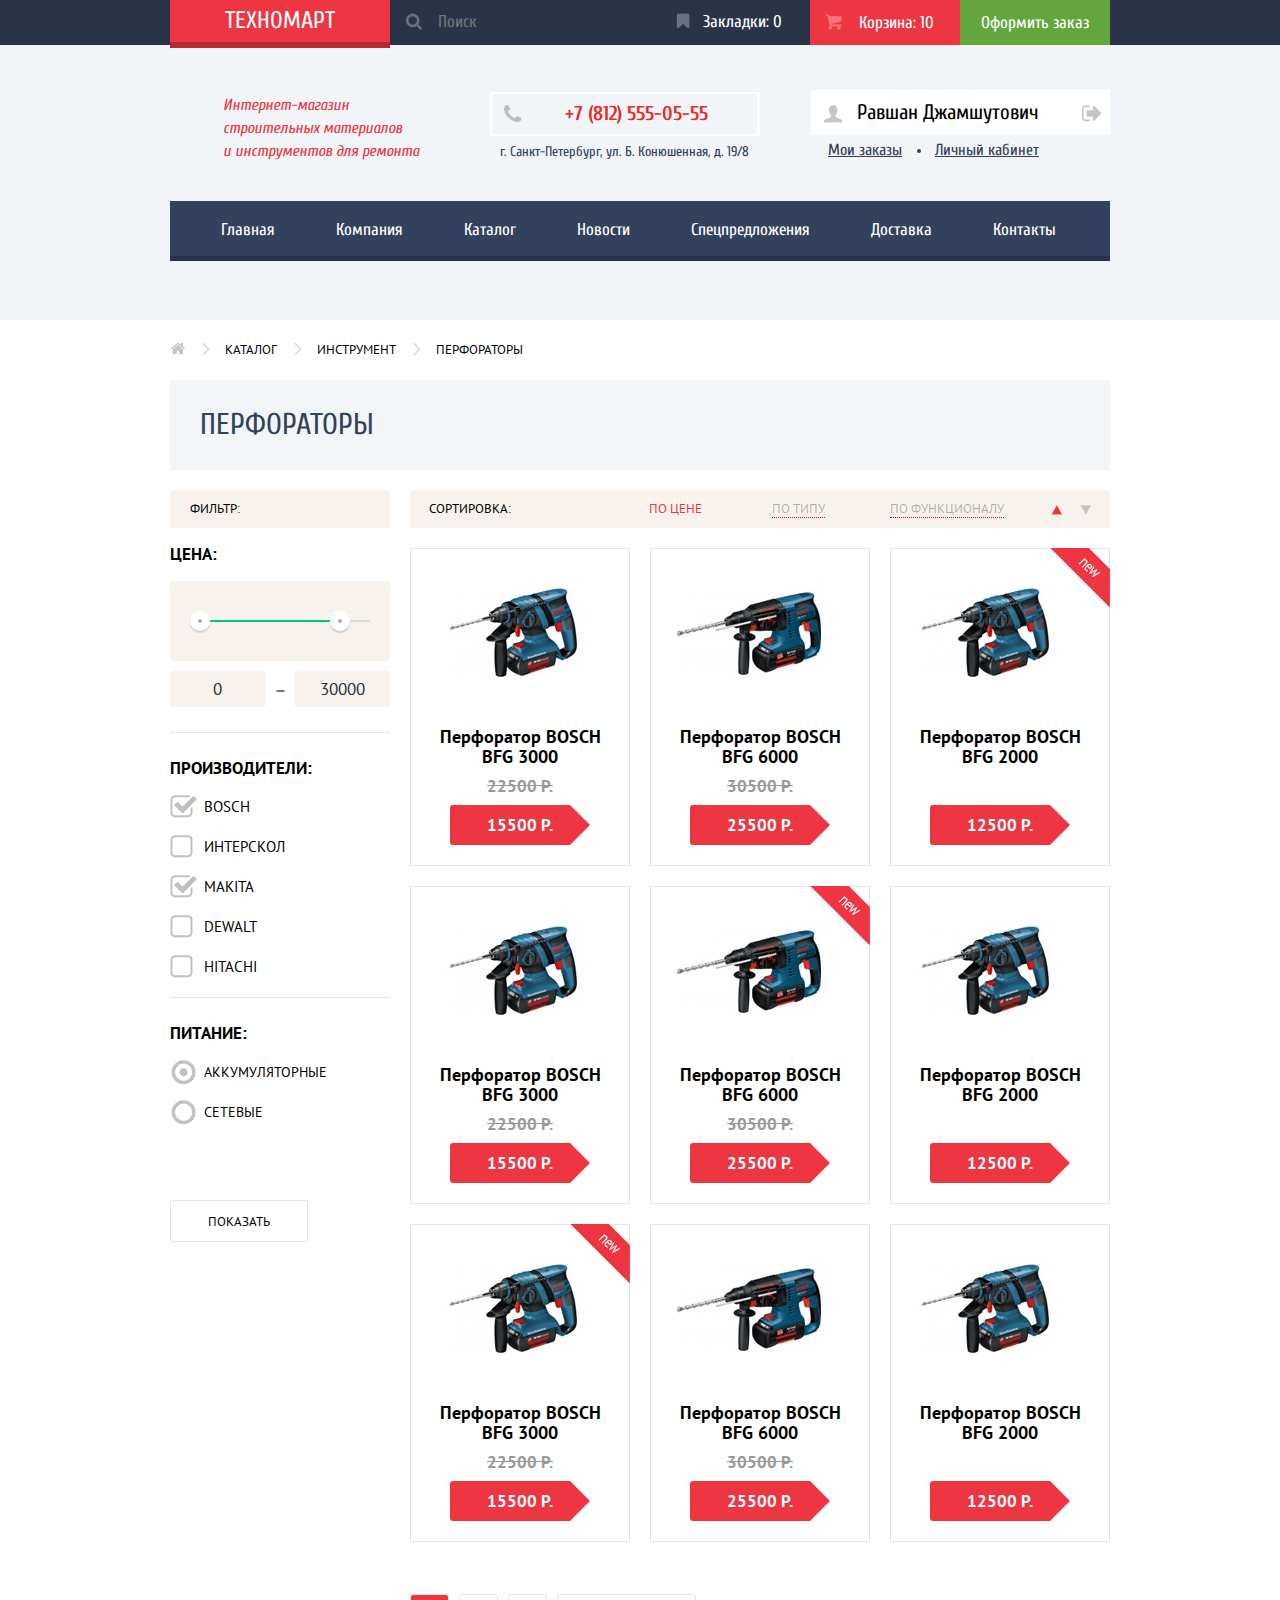
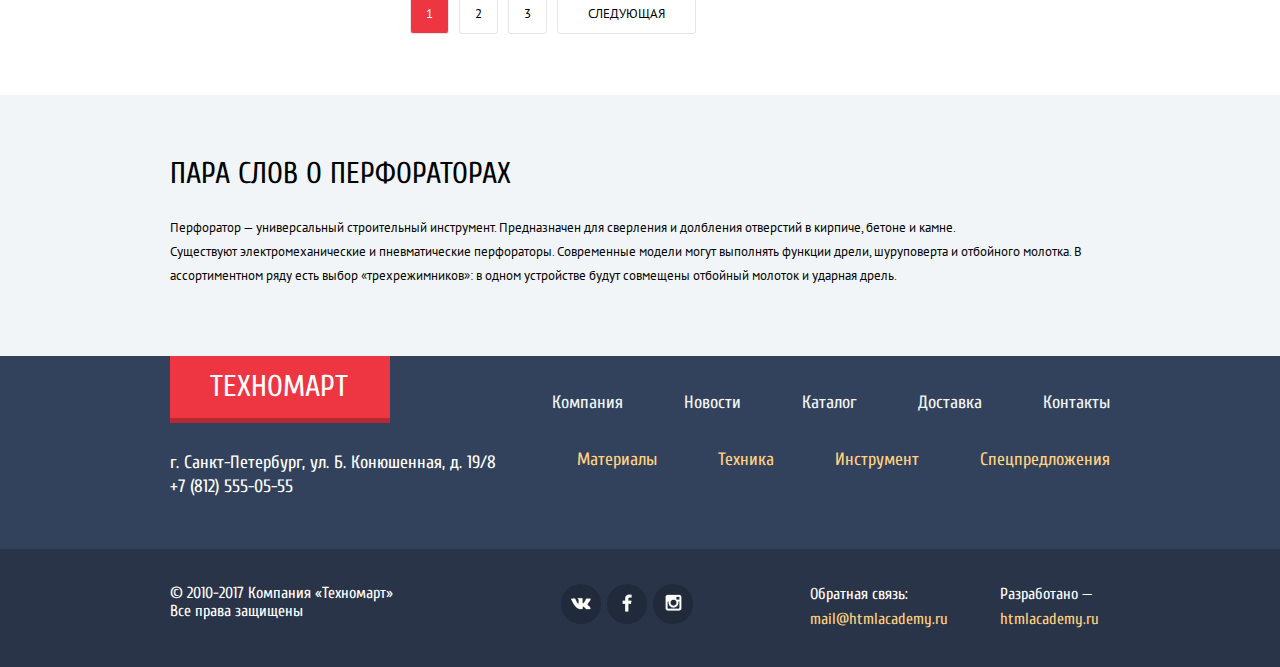
==== commit 3a806232: "Базовые критерии" ====
--- a/catalog.html
+++ b/catalog.html
@@ -18,7 +18,7 @@
 					</div>
 					<div class="search">
 						<form action="#" method="post">
-							<input type="text" name="search" value="Поиск:">
+							<input type="text" name="search" placeholder="Поиск">
 						</form>
 					</div>
 					<div class="client-bar clearfix">
@@ -51,6 +51,7 @@
 					</div>
 					<div class="active-account">
 						<a href="#" class="btn-loged btn-account">Равшан Джамшутович</a>
+						<a href="#" class="btn-log-out btn-account">Выйти<a>
 						<a  href="#" class="btn-account-active btn-account btn-account-dot">Мои заказы</a>
 						<a href="#" class="btn-account-active btn-account">Личный кабинет</a>
 					</div>
@@ -232,10 +233,7 @@
 								25500 р.
 							</div>
 						</article>
-						<article class="item-article">
-							<div class="flag flag-new">
-								новинка
-							</div>
+						<article class="item-article flag-new">
 							<div class="hidden-buttons show-buttons">
 								<a href="#" class="btn-buy-item">  <!--скрытые кнопки-->
 									Купить
@@ -250,8 +248,6 @@
 							<div class="product-name">
 								Перфоратор <span>Bosch Bfg 2000</span>
 							</div>
-							<div class="full-price">
-							</div>
 							<div class="sale-price">
 								12500 р.
 							</div>
@@ -278,10 +274,7 @@
 								15500 р.
 							</div>
 						</article>
-						<article class="item-article ">
-							<div class="flag flag-new">
-							новинка
-							</div>
+						<article class="item-article flag-new">
 							<div class="hidden-buttons">
 								<a href="#" class="btn-buy-item">  <!--скрытые кнопки-->
 									Купить
@@ -318,16 +311,11 @@
 							<div class="product-name">
 								Перфоратор <span>Bosch Bfg 2000</span>
 							</div>
-							<div class="full-price">
-							</div>
 							<div class="sale-price">
 								12500 р.
 							</div>
 						</article>
-						<article class="item-article ">
-							<div class="flag flag-new">
-								новинка
-							</div>
+						<article class="item-article flag-new">
 							<div class="hidden-buttons">
 								<a href="#" class="btn-buy-item">  <!--скрытые кнопки-->
 									Купить
@@ -385,8 +373,6 @@
 							</div>
 							<div class="product-name">
 								Перфоратор <span>Bosch Bfg 2000</span>
-							</div>
-							<div class="full-price">
 							</div>
 							<div class="sale-price">
 								12500 р.
--- a/css/style.min.css
+++ b/css/style.min.css
@@ -1 +1 @@
-body,h2{line-height:24px}.clearfix::after,.phone-number::before{content:""}body{font-size:14px;color:#000;font-weight:400;font-family:Cuprum,"PT Sans",Arial,sans-serif;min-width:1200px;margin:0;padding:0}h1,h2{font-size:30px;font-weight:400}.adress-header,.main-navigation,.phone-number,h1,h2{font-family:Cuprum,Arial,sans-serif}h1{line-height:30px;color:32425c}h2{color:000000}.sprite{background-image:url(../img/sprite.png);background-repeat:no-repeat;display:block}.sprite--icon-check-off{width:23px;height:23px;background-position:-10px -10px}.sprite--icon-check-off-pointer{width:23px;height:23px;background-position:-10px -53px}.sprite--icon-check-on{width:27px;height:23px;background-position:-10px -96px}.sprite--icon-check-on-pointer{width:27px;height:23px;background-position:-10px -139px}.sprite--icon-circle-dot{width:25px;height:25px;background-position:-10px -182px}.sprite--icon-circle-dot-pointer{width:25px;height:25px;background-position:-10px -227px}.sprite--icon-circle-pointer{width:25px;height:25px;background-position:-10px -272px}.sprite--icon-down-pointer{width:11px;height:10px;background-position:-10px -317px}.sprite-Cross{width:21px;height:21px;background-position:-10px -347px}.sprite-credit-image{width:465px;height:285px;background-position:-10px -388px}.sprite-delivery-car{width:468px;height:261px;background-position:-10px -693px}.sprite-guarantee-image{width:389px;height:283px;background-position:-10px -974px}.sprite-hitachi{width:169px;height:31px;background-position:-10px -1277px}.sprite-icon-basket{width:17px;height:16px;background-position:-10px -1328px}.sprite-icon-basket-active{width:17px;height:16px;background-position:-10px -1364px}.sprite-icon-bookmark{width:14px;height:16px;background-position:-10px -1400px}.sprite-icon-bookmark-active{width:14px;height:16px;background-position:-10px -1436px}.sprite-icon-circle{width:25px;height:25px;background-position:-10px -1472px}.sprite-icon-delivery{width:78px;height:63px;background-position:-10px -1517px}.sprite-icon-discount{width:59px;height:72px;background-position:-10px -1600px}.sprite-icon-down-active{width:9px;height:9px;background-position:-10px -1692px}.sprite-icon-down-dir{width:11px;height:10px;background-position:-10px -1721px}.sprite-icon-equipment{width:78px;height:62px;background-position:-10px -1751px}.sprite-icon-facebook{width:10px;height:18px;background-position:-10px -1833px}.sprite-icon-home{width:15px;height:12px;background-position:-10px -1871px}.sprite-icon-instagram{width:17px;height:17px;background-position:-10px -1903px}.sprite-icon-left{width:22px;height:40px;background-position:-10px -1940px}.sprite-icon-login{width:20px;height:17px;background-position:-10px -2000px}.sprite-icon-login-active{width:20px;height:17px;background-position:-10px -2037px}.sprite-icon-logout{width:21px;height:17px;background-position:-10px -2074px}.sprite-icon-logout-active{width:21px;height:17px;background-position:-10px -2111px}.sprite-icon-materials{width:44px;height:65px;background-position:-10px -2148px}.sprite-icon-phone{width:19px;height:19px;background-position:-10px -2233px}.sprite-icon-right{width:22px;height:40px;background-position:-10px -2272px}.sprite-icon-right-breadcrumbs{width:8px;height:12px;background-position:-10px -2332px}.sprite-icon-search{width:17px;height:17px;background-position:-10px -2364px}.sprite-icon-search-active{width:17px;height:17px;background-position:-10px -2401px}.sprite-icon-search-red{width:17px;height:17px;background-position:-10px -2438px}.sprite-icon-tool{width:75px;height:61px;background-position:-10px -2475px}.sprite-icon-up-dir{width:11px;height:10px;background-position:-10px -2556px}.sprite-icon-up-dir-active{width:11px;height:10px;background-position:-10px -2586px}.sprite-icon-up-pointer{width:11px;height:10px;background-position:-10px -2616px}.sprite-icon-user{width:20px;height:18px;background-position:-10px -2646px}.sprite-icon-user-active{width:20px;height:18px;background-position:-10px -2684px}.sprite-icon-vk{width:20px;height:12px;background-position:-10px -2722px}.sprite-new-flag{width:60px;height:59px;background-position:-10px -2754px}.clearfix::after{display:table;clear:both}.container{width:940px;margin:0 auto;padding:0 5px}.main-header{background:#f1f5f7;min-height:260px;padding-bottom:60px;margin-bottom:21px}.upper-header{background:#293449;margin:0 auto;min-height:42px}.central-header{background:#f1f5f7;margin:0 auto}.main-navigation{box-shadow:0 5px 0 0 #293449;background:#32425c}.main-navigation a{display:block;color:#fff;text-decoration:none;padding:17px 28px 14px 33px}.main-navigation ul{position:relative;margin:0;padding-left:18px;list-style:none;font-size:0}.main-navigation li{display:inline-block;font-size:17px;line-height:auto;vertical-align:top}.main-navigation a:hover{background:#293449}.main-navigation a:active{background:#1d2739;color:#868c95}.market-description{margin-top:49px;margin-left:53px;margin-right:70px;float:left;min-width:197px;min-height:60px;color:#ee3643;font-style:italic;font-size:16px;line-height:23px}.header-contacts{margin-top:47px;margin-bottom:37px;margin-right:auto;float:left;width:270px;min-height:70px}.phone-number{position:relative;border-top:2px solid #fff;border-bottom:2px solid #fff;border-left:3px solid #fff;border-right:3px solid #fff;color:#e9292a;font-size:20px;line-height:18px;font-weight:700;padding:11px 15px 11px 72px}.phone-number::before{position:absolute;top:10px;left:10px;width:19px;height:19px;background:url(../img/sprite.png) -10px -2233px no-repeat}.adress-header{display:inline-block;margin-left:10px;margin-top:4px;font-size:14px;line-height:24px;color:#32425c}.btn-account-login,.btn-loged{color:#000;font-size:21px;font-family:Cuprum,Arial,sans-serif;display:inline-block;line-height:auto;text-decoration:none}.enter-account{margin-top:45px;float:right;width:auto}.active-account{margin-top:45px;float:right;width:299px}.btn-loged{position:relative;background-color:#fff;padding:10px 68px 11px 45px}.btn-loged::after,.btn-loged:active::after,.btn-loged:hover::after{content:"";position:absolute;top:15px;right:9px;width:21px;height:17px}.btn-loged::after{background:url(../img/sprite.png) -10px -2074px no-repeat}.btn-loged:hover::after{background:url(../img/sprite.png) -10px -2111px no-repeat}.btn-loged:active::after{background:url(../img/sprite.png) -10px -2074px no-repeat}.btn-loged::before,.btn-loged:active::before,.btn-loged:hover::before{content:"";position:absolute;top:15px;left:12px;width:20px;height:18px}.btn-loged::before{background:url(../img/sprite.png) -10px -2646px no-repeat}.btn-loged:hover::before{background:url(../img/sprite.png) -10px -2684px no-repeat}.btn-loged:active::before{background:url(../img/sprite.png) -10px -2646px no-repeat}.btn-account-login{position:relative;background-color:#fff;padding:11px 26px 11px 47px}.btn-account-login::before,.btn-account-login:active::before,.btn-account-login:hover::before{position:absolute;top:15px;left:14px;width:20px;height:17px;content:""}.btn-account-login::before{background:url(../img/sprite.png) -10px -2000px no-repeat}.btn-account-login:hover::before{background:url(../img/sprite.png) -10px -2037px no-repeat}.btn-account-login:active::before{background:url(../img/sprite.png) -10px -2000px no-repeat}.btn-account:hover{color:#ee3643}.btn-account:active{color:#b2b2b2}.btn-account-regist{padding:11px 24px;font-size:21px;line-height:auto;margin-left:6px;background-color:#fff;display:inline-block;text-decoration:none;color:#000;font-family:Cuprum,Arial,sans-serif}.btn-account-active{position:relative;margin-top:3px;margin-left:17px;margin-right:12px;display:inline-block;color:#32425c;font-size:16px;font-family:Cuprum,Arial,sans-serif}.btn-account-dot::before{content:"";position:absolute;top:11px;left:89px;background:#32425c;border-radius:10px;width:4px;height:4px}.active-basket,.basket,.bookmarks{position:relative;font-family:Cuprum,Arial,sans-serif}.client-bar-list a{color:#fff;text-decoration:none}.client-bar-list{float:right;margin:0;padding:0;font-size:0;list-style:none}.client-bar-list li{display:inline-block;font-size:17px;line-height:auto;vertical-align:top}.place-order{display:block;background:#63a63e;font-family:Cuprum,Arial,sans-serif;padding:11px 21px 10px}.active-basket{background:#ee3643;display:block;padding:11px 26px 10px 49px}.bookmarks{display:block;padding:10px 28px 10px 45px}.basket{display:block;padding:11px 31px 10px 49px}.active-basket::before,.basket::before{content:"";position:absolute;top:14px;left:15px;background:url(../img/sprite.png) -10px -1364px no-repeat;width:17px;height:16px;opacity:.3}.bookmarks::before{content:"";position:absolute;top:13px;left:18px;background:url(../img/sprite.png) -10px -1436px no-repeat;width:14px;height:16px;opacity:.3}.active-basket:hover::before,.basket:hover::before,.bookmarks:hover::before{opacity:1}.active-basket:active::before,.basket:active::before,.bookmarks:active::before{opacity:.5}.place-order:hover{background:#5fbb2d}.basket:hover,.bookmarks:hover{background:#212a3a}.place-order:active{color:rgba(255,255,255,.5);background:#63a63e}.basket:active,.bookmarks:active{background:#161d29}.bookmarks:active{color:rgba(255,255,255,.6)}.active-basket:active,.basket:active{color:rgba(255,255,255,.5)}.index-logo{float:left;width:220px;box-shadow:0 6px 0 0 #b52933}.index-logo a{display:block;font-size:24px;line-height:24px;color:#fff;background-color:#ee3643;text-decoration:none;text-transform:uppercase;padding:9px 54px 9px 55px}.index-logo a:hover{background:#ca2c37}.index-logo a:active{background:#ba2732}.search input[type=text]{position:relative;background:url(../img/sprite.png) 5px -2352px no-repeat #293449;float:left;min-width:220px;padding-left:48px;padding-top:12px;padding-bottom:12px;border:none;color:#fff;font-size:17px;font-family:Cuprum,Arial,sans-serif;width:17px;height:17px}.search input[type=text]:hover{background-image:url(../img/sprite.png);background-repeat:no-repeat;background-color:#212a3a;width:17px;height:17px;background-position:5px -2390px}.search input[type=text]:focus{background-image:url(../img/sprite.png);background-repeat:no-repeat;background-color:#fff;color:#000;width:17px;height:17px;background-position:5px -2426px}.promo-block{width:940px;margin-bottom:35px;margin-top:60px}.promo-materials{position:relative;float:left;margin-left:20px;margin-bottom:20px;width:300px;height:123px}.promo-materials:nth-child(1),.slider-content{margin:0}.promo-materials:nth-child(4),.promo-materials:nth-child(5){float:right}.promo-yellow{background:#f6b22d}.promo-purple{background:#cc79d1}.promo-blue{background:#4aafde}.promo-green{background:#85d179}.btn-promo-title,.btn-promo-title-right{width:135px;height:28px;padding-top:10px;text-transform:uppercase;bottom:20px;font-size:14px;line-height:18px;background:rgba(0,0,0,.1);border-radius:2px;text-align:center;text-decoration:none;float:left}.btn-promo-title{position:absolute;left:25px;color:#fff;font-family:Cuprum,Arial,sans-serif}.btn-promo-title-right,.promo-title{left:23px;position:absolute;font-family:Cuprum,Arial,sans-serif;color:#fff}.btn-promo-title-right:hover,.btn-promo-title:hover{background:rgba(0,0,0,.2)}.btn-promo-title-right:active,.btn-promo-title:active{background:rgba(0,0,0,.3)}.promo-title{bottom:73px;font-weight:700;font-size:24px;line-height:30px}.promo-materials .flag{position:absolute;top:-1px;right:-1px;width:60px;height:60px;text-indent:-1000px;overflow:hidden;z-index:20}.promo-materials .flag-new{background:url(../img/new-flag.png) no-repeat}.materials-picture::before{content:"";position:absolute;top:30px;right:42px;background:url(../img/sprite.png) -10px -2148px no-repeat;width:44px;height:65px}.tool-picture::before{content:"";position:absolute;top:33px;right:28px;background:url(../img/sprite.png) -10px -2475px no-repeat;width:75px;height:61px}.equipment-picture::before{content:"";position:absolute;top:30px;right:30px;background:url(../img/sprite.png) -10px -1751px no-repeat;width:78px;height:62px}.discount-picture::before{content:"";position:absolute;top:27px;right:43px;background:url(../img/sprite.png) -10px -1600px no-repeat;width:59px;height:72px}.delivery-picture::before{content:"";position:absolute;top:33px;right:30px;background:url(../img/sprite.png) -10px -1517px no-repeat;width:78px;height:63px}.slider{width:620px;float:left;position:relative}.open-catalog a{width:194px;height:28px;padding-top:11px;text-transform:uppercase;text-decoration:none;position:absolute;z-index:1;bottom:30px;left:25px;padding-left:2px;text-align:center;color:#fff;font-size:14px;line-height:18px;font-family:Cuprum,Arial,sans-serif;background:#ee3643;border-radius:2px}.popular h1,.show-popular{padding-top:10px;text-transform:uppercase}.red-button:hover{background:#ca2c37}.red-button:active{background:#ba2732}.slider-next-label::before,.slider-prev-label::before{bottom:120px;z-index:1;background-image:url(../img/sprite.png);background-repeat:no-repeat;width:22px;height:40px;content:"";cursor:pointer}.slider-next,.slider-prev{display:none;position:relative}.slider-next-label,.slider-prev-label{position:relative}.slider-prev-label::before{position:absolute;left:25px;background-position:-10px -1940px}.slider-next-label::before{position:absolute;right:20px;background-position:-10px -2272px}.slider-info{top:30px;left:25px;position:absolute}.slider-info h2{font-size:36px;font-weight:700;color:#fff;text-transform:uppercase;margin:0 0 8px}.slider-info span{font-size:18px;line-height:24px;color:#fff;font-family:"PT sans",Arial,sans-serif}.popular{height:90px;background:#f7f3ec;margin-bottom:20px}.popular h1{padding-left:25px;display:inline-block;padding-bottom:10px;font-size:30px;line-height:30px;color:#32425c}.show-popular{width:253px;height:28px;margin-right:25px;margin-top:25px;text-decoration:none;float:right;text-align:center;color:#fff;font-size:14px;line-height:18px;font-family:Cuprum,Arial,sans-serif;background:#ee3643;border-radius:2px}.slider-1-none,.slider-2{display:none}.show-slider{display:block;z-index:5}.item-article{position:relative;display:inline-block;margin-right:20px;margin-bottom:20px;vertical-align:top;width:218px;border:1px solid #e5e5e5;font-weight:700;line-height:20px;text-align:center;font-family:"PT Sans",Arial,sans-serif}.item-article .flag{position:absolute;top:-1px;right:-1px;width:60px;height:60px;text-indent:-1000px;overflow:hidden;z-index:20}.item-article .flag-new{background:url(../img/new-flag.png) no-repeat}.item-article .hidden-buttons{position:absolute;top:0;left:0;width:218px;height:88px;padding:40px 0;background-color:rgba(255,255,255,.9);z-index:10}.item-article .hidden-buttons .btn-add-bookmark,.item-article .hidden-buttons .btn-buy-item{position:relative;display:block;width:129px;margin:0 auto 7px;padding:7px 0;border:3px solid #63a63e;border-bottom-color:#367315;background-color:#63a63e;color:#fff;font-size:14px;font-weight:400;font-family:Cuprum,Arial,sans-serif;line-height:18px;text-decoration:none;text-transform:uppercase;border-radius:3px}.item-article .hidden-buttons .btn-add-bookmark{color:#32425c;background:#fff;border-bottom-color:#63a63e}.btn-buy-item::before{content:"";position:absolute;top:6px;left:8px;background:url(../img/sprite.png) -10px -1364px no-repeat;width:17px;height:16px;opacity:.3}.btn-buy-item:active::before,.btn-buy-item:hover::before{opacity:1}.hidden-buttons .btn-buy-item:hover{border:3px solid #5fbb2d;border-bottom-color:#367315;background:#5fbb2d}.hidden-buttons .btn-buy-item:active{border:3px solid #518534;border-bottom-color:#518534;background:#518534}.hidden-buttons .btn-add-bookmark:hover{border:3px solid #32425c}.hidden-buttons .btn-add-bookmark:active{border:3px solid #32425c;opacity:.3}.item-article:hover .hidden-buttons{display:block}.item-article:hover{box-shadow:0 2px 30px -10px #000}.item-article .hidden-buttons{display:none}.item-article .image{width:218px;height:168px}.item-article .image img{max-width:100%}.item-article .product-name{font-size:18px;line-height:20px;min-height:40px;padding:0 25px;margin-top:10px;margin-bottom:10px}.item-article .full-price{min-height:20px;margin-top:0;margin-bottom:6px;font-size:17px;line-height:18px;color:#999;text-transform:uppercase;text-decoration:line-through}.product-name span{text-transform:uppercase}.item-article .sale-price{position:relative;width:80px;margin:8px auto 20px;padding:10px 30px;color:#fff;background:#ee3643;border-radius:3px;font-size:17px;text-transform:uppercase;cursor:pointer}.item-article .sale-price:after{content:"";position:absolute;top:0;right:-20px;width:0;height:0;border:20px solid #fff;border-left-color:#ee3643}.items-list .item-article:nth-child(4n),.list-article .item-article:nth-child(3n){margin-right:0}.item-list{font-size:0}.item-article{font-size:16px}.items-list{font-size:0}.popular-producers-logo{margin-bottom:65px}.popular-producers-logo a{position:relative;display:inline-block;vertical-align:top;margin-bottom:20px;margin-right:16px;background:#fff;width:218px;height:144px;border:1px solid #e5e5e5}.popular-producers-logo a:nth-child(4n){margin:0}.popular-producers-logo img{margin:auto;position:absolute;top:0;left:0;bottom:0;right:0}.popular-producers-logo a:hover{border:none;box-shadow:0 2px 30px -10px #000}.popular-producers-logo a:active{border:none;box-shadow:0 2px 20px -10px #000}.service-block{padding-top:70px;padding-bottom:85px;background:#f1f5f7;margin-bottom:60px}.service-title{margin-bottom:55px}.service-slider-buttons{float:left;width:240px}.service-slider-ul{padding:0;list-style:none;position:relative}.service-slider-ul :before{content:"";position:absolute;top:-50px;right:0;background:url(../img/shadow-for-slider.png) no-repeat;width:10px;height:272px;opacity:.2}.service-slider-ul a{display:inline-block;width:218px;padding-left:22px;padding-top:13px;padding-bottom:16px;border-top:1px solid #405069;border-bottom:1px solid#293449;text-decoration:none;font-family:cuprum,Arial,sans-serif;font-weight:700;font-size:21px;line-height:30px;color:#fff;background:#32425c}.service-slider p,.service-title p{line-height:24px;font-family:"PT sans",Arial,sans-serif}.active-delyvery-slider a{color:#32425c;background:#fff;font-weight:700;border:none}.btn-delyvery-slider a:hover{background:#293449}.about-delivery{width:275px;float:left;margin-left:82px;margin-right:340px}.service-block{background-image:url(../img/delivery-car.png);background-repeat:no-repeat;background-position:71% 263px}.service-title h2{margin-top:0;margin-bottom:30px;font-size:30px;color:#000;text-transform:uppercase}.service-title p{font-size:13px}.service-slider h2{margin-top:18px;text-transform:uppercase;font-size:36px;color:#32425c}.service-slider p{position:relative;font-size:13px;color:#000;white-space:normal}.about-credit,.about-guarantee{display:none}.about-company{width:520px;float:left}.adress-map{width:300px;float:right}.adress-map img{margin-bottom:32px}.transport-list li{position:relative;font-size:18px;line-height:20px;font-family:Cuprum,Arial,sans-serif;list-style:none;margin-bottom:20px}.transport-list li::before{content:"";position:absolute;top:9px;left:-38px;background:no-repeat #fb565a;width:25px;height:2px}.btn-lost,.more-about-company{height:28px;padding-top:10px;text-align:center;color:#fff;font-size:14px;line-height:18px;font-family:Cuprum,Arial,sans-serif;background:#ee3643;border-radius:2px;text-decoration:none;text-transform:uppercase}.transport-list{margin-top:20px;margin-bottom:35px}.more-about-company{width:220px;margin-right:25px;float:left}.btn-lost{width:300px;float:right}.about-company p,.adress-map p{font-size:13px;line-height:24px;font-family:"PT sans",Arial,sans-serif;color:#000}.about-company-all h2{text-transform:uppercase;color:#000;margin-bottom:30px}.about-company p{margin-top:25px}.adress-map p{margin-bottom:30px}.breadcrumbs a,.breadcrumbs li,.sort{font-size:13px;line-height:18px}.breadcrumbs,.pages,.sort{font-family:"PT Sans",Arial,sans-serif}.breadcrumbs{padding:0;margin-top:15px;margin-bottom:15px}.breadcrumbs li{margin-right:36px;text-transform:uppercase;display:inline-block;vertical-align:top;color:#000}.breadcrumbs a{position:relative;text-decoration:none;color:#000}.breadcrumbs li a::after{content:"";position:absolute;top:2px;right:-25px;background:url(../img/sprite.png) -10px -2332px no-repeat;width:8px;height:12px}.main-title{background:#f2f6f8;color:#32425c;text-transform:uppercase;padding-left:30px;padding-top:30px;padding-bottom:30px;margin-top:0}.sort-btn-div,.sort-filter{border-radius:2px;padding-top:10px;padding-bottom:10px;background:#f7f3ec}.sort{text-transform:uppercase}.sort-filter{width:100%;max-width:200px;padding-left:20px;float:left;margin-left:0}.arrow-down,.arrow-down:hover,.arrow-up,.arrow-up:hover{display:inline-block;font-size:0;vertical-align:middle;text-decoration:none;width:11px;height:10px}.sort-btn-div{min-width:700px;float:right}.btn-select-sort{cursor:pointer;color:rgba(0,0,0,.3);border-bottom:1px dotted red}.btn-select-sort-active{margin-right:67px;cursor:pointer;color:#ee3643}.btn-select-sort-active:hover,.btn-select-sort:hover{color:#000;border-bottom:1px solid red}.on-type{margin-right:62px}.on-usebility{margin-right:35px}.arrow-up{margin:0 9px;background:url(../img/sprite.png) -10px -2586px no-repeat}.arrow-down{margin:0 6px;background:url(../img/sprite.png) -10px -1721px no-repeat}.arrow-up:hover{margin:0 9px;background:url(../img/sprite.png) -10px -2616px no-repeat}.arrow-down:hover{margin:0 6px;background:url(../img/sprite.png) -10px -317px no-repeat}input[type=checkbox],input[type=radio]{display:none}.sort-btn-div span{margin-left:19px;margin-right:135px}.item-list.list-article{width:700px;float:right;margin-top:20px;margin-bottom:47px}.about-block{float:left;margin-top:42px;padding-bottom:55px}.about-block h2{text-transform:uppercase;margin-bottom:0}.about-block p{font-family:"PT sans",Arial,sans-serif;font-size:13px;line-height:24px;margin-top:30px}.checkbox-label,.radio-label{cursor:pointer;line-height:20px;text-transform:uppercase;font-family:"PT Sans",Arial,sans-serif}.about-company-all{margin-bottom:85px}.show-items{float:left;width:170px}.item-groups,.range{width:220px;margin-bottom:20px}.item-groups{margin-top:14px}.checkbox-label{position:relative;margin-left:45px;margin-bottom:20px;font-size:15px}.checkbox-label::before,.checkbox-label:hover::before{position:absolute;z-index:1;background-image:url(../img/sprite.png);background-repeat:no-repeat;height:23px;top:-2px;left:-44px;content:""}.checkbox-label::before{width:23px;background-position:-10px -10px}input[type=checkbox]:checked~.checkbox-label::before{background-image:url(../img/sprite.png);background-repeat:no-repeat;width:27px;height:23px;background-position:-10px -96px}.checkbox-label:hover::before{width:23px;background-position:-10px -53px}input[type=checkbox]:checked~.checkbox-label:hover::before{background-image:url(../img/sprite.png);background-repeat:no-repeat;width:27px;height:23px;background-position:-10px -139px}.radio-label::before,.radio-label:hover::before,input[type=radio]:checked~.radio-label::before,input[type=radio]:checked~.radio-label:hover::before{background-image:url(../img/sprite.png);background-repeat:no-repeat;width:25px;height:25px}.radio-label{position:relative;margin-left:44px;margin-bottom:20px;font-size:14px}.colored-nav-list li,.nav-list li{margin-left:57px;display:inline-block}.radio-label::after,.radio-label::before{content:"";position:absolute;top:-2px;left:-44px;border-radius:50%}.radio-label::before{background-position:-10px -1472px}.btn-show-items,.pages li{display:inline-block;background-color:#fff;text-decoration:none;color:#000;vertical-align:top;text-transform:uppercase;cursor:pointer}.radio-label:hover::before{background-position:-10px -272px}input[type=radio]:checked~.radio-label::before{background-position:-10px -182px}input[type=radio]:checked~.radio-label:hover::before{background-position:-10px -227px}.select-title{font-family:"PT sans";font-weight:700;font-size:17px;line-height:30px;text-transform:uppercase}.btn-show-items,.pages li,.price-controls input{line-height:18px;text-align:center}.item-producers{border-bottom:1px solid #e5e5e5}.btn-show-items{margin-top:58px;font-size:13px;font-family:"PT Sans",Arial,sans-serif;border:1px solid #e5e5e5;border-radius:2px;padding:12px 37px 10px}.pages{padding:0;min-width:100px;margin-top:32px;font-size:14px;list-style:none}.pages li{margin-right:6px;font-size:13px;font-family:"PT Sans",Arial,sans-serif;border:1px solid #e5e5e5;border-radius:3px;padding:10px 15px}.price-controls input,.range h2{font-family:"PT Sans",Arial,sans-serif;font-size:17px}.pages a{font-family:"PT Sans",Arial,sans-serif;text-decoration:none;color:#000}ul .selected-page-number{background-color:#ee3643}.selected-page-number a{color:#fff}.next-page{padding-right:15px;padding-left:15px}.btn-show-items:hover,.pages li:hover{border-color:#bdc6ca}.btn-show-items:active,.pages li:active{border-color:#ee3643}.about-block-container{background:#f1f5f7}label{display:block}.range{margin-top:0;border-bottom:1px solid #e5e5e5;padding-bottom:25px}.range-controls{position:relative;height:41px;padding-right:20px;padding-left:20px;padding-top:39px;border-radius:2px;background:#f7f3ec;margin-bottom:10px}.range-controls .scale{height:2px;background:#d7dcde}.range-controls .bar{width:70%;height:2px;background:#00ca74}.range-controls .toggle{position:absolute;top:30px;left:0;width:4px;height:4px;cursor:pointer;border:8px solid #fff;border-radius:50%;background:#ababab;box-shadow:0 2px 1px 0 #cfcfcf}.range-controls .toggle-min{left:20px}.range-controls .toggle-max{left:160px}.price-controls input{width:75px;margin-right:7px;padding:9px 10px;color:#283136;border:none;border-radius:2px;background:#f7f3ec}.price-controls .max-price{margin-right:0;display:inline-block;float:right}.range h2{font-weight:700}.colored-nav-list,.nav-list{padding:0;text-align:right;list-style:none;font-family:Cuprum,Arial,sans-serif}.colored-nav-list a,.nav-list a{font-size:18px;text-decoration:none}.pre-footer{background:#32425c}.pre-footer-navigation{float:right}.nav-list{margin-top:35px}.nav-list li{vertical-align:top}.nav-list a{color:#f1f5f7}.colored-nav-list{margin-top:32px}.colored-nav-list li{vertical-align:top}.colored-nav-list a{color:#ffd180}.btn:hover,.colored-nav-list a:hover,.nav-list a:hover{text-decoration:underline}.btn,.btn-modul,.btn:active,.logo-block a,.social-btn{text-decoration:none}.colored-nav-list a:active,.nav-list a:active{opacity:.5}.logo-block{width:220px;float:left}.logo-block a{display:block;font-size:30px;line-height:30px;color:#fff;background-color:#ee3643;text-transform:uppercase;padding:16px 45px 16px 40px;box-shadow:0 5px 0 0 #b52933}.logo-block a:hover{background:#ca2c37}.logo-block a:active{background:#ba2732}.pre-footer-adress{margin-top:33px;margin-bottom:50px;width:335px;color:#fff;font-size:18px;line-height:24px;font-family:cuprum,Arial,sans-serif}.copyright,.developer-copyright,.feedback,.feedback span{font-family:Cuprum,Arial,sans-serif}.main-footer{background:#293449}.copyright{margin-top:35px;margin-bottom:35px;margin-right:160px;font-size:16px;line-height:18px;color:#fff;width:230px;float:left}.copyright p{margin:0}.footer-social{margin-top:35px;margin-bottom:35px;margin-right:110px;width:140px;float:left}.social-btn{display:inline-block;width:40px;height:40px;margin:0 1px;border-radius:40px;font-size:0;vertical-align:top;background:url(../img/sprite.png) center no-repeat #212a3a}.social-btn-vk{background-position:0 -2708px}.social-btn-fb{background-position:5px -1823px}.social-btn-inst{background-position:2px -1893px}.social-btn:active,.social-btn:hover{background-color:#ee3643}.feedback{margin-top:33px;margin-bottom:35px;width:140px;margin-right:50px;float:left}.feedback span{color:#fff;font-size:16px;margin:0}.developer-copyright{width:95px;margin-top:33px;margin-bottom:35px;float:right;margin-right:15px}.developer-copyright span{color:#fff;font-size:16px}.btn{font-size:16px;color:#ffd180}.btn:active{color:#ee3643}.price-title{margin-top:0;margin-bottom:15px;text-transform:uppercase}.modal-content{position:absolute;top:2320px;left:50%;width:620px;height:430px;z-index:20;margin-left:-300px;border-top:10px solid #ee3643;color:#000;background:#fff;box-shadow:0 30px 50px rgba(0,0,0,.7);display:none}.client-letter,.login-form input[type=text]{margin:0 0 10px;font-size:13px;font-family:"PT Sans",Arial,sans-serif;color:#999;background-color:#fff;line-height:18px}.login-form input[type=text]{width:186px;padding:8px 15px;height:18px;border:2px solid #d7dcde;border-radius:2px}.client-letter{width:426px;padding:10px 15px;height:86px;border:2px solid #d7dcde;border-radius:2px}.btn-modul,.client-message p,.login-form p{font-family:Cuprum,Arial,sans-serif}.client-name-div{margin-top:47px;margin-left:80px;float:left}.client-email-div{margin-top:47px;margin-right:80px;float:right}.client-letter-div{margin-top:20px;margin-left:80px;float:left;margin-bottom:28px}.login-form p{margin:0;font-size:18px;color:#000}.btn-modul{width:460px;height:48px;padding-top:5px;text-transform:uppercase;position:absolute;bottom:30px;left:80px;text-align:center;color:#fff;font-size:14px;line-height:18px;border:none;background:#ee3643;border-radius:2px;cursor:pointer}.modal-content-map{position:fixed;top:50%;left:50%;width:940px;height:445px;margin-top:-280px;margin-left:-470px;display:none;z-index:20;background:#e9e5dc;box-shadow:0 0 20px 2px rgba(0,0,0,.3)}.modal-overlay{position:fixed;top:0;left:0;z-index:10;width:100%;height:100%;background:rgba(0,0,0,.5)}.modal-content-catalog{position:absolute;top:420px;left:50%;width:620px;height:275px;z-index:20;margin-left:-300px;border-top:10px solid #ee3643;color:#000;background:#fff;box-shadow:0 30px 50px rgba(0,0,0,.7);display:none}.modal-content-close{width:22px;height:22px;position:absolute;top:15px;right:5px;font-size:0;background-color:transparent;border:0;cursor:pointer}.modal-content-close::after,.modal-content-close::before{content:"";position:absolute;top:5px;left:2px;width:19px;height:3px;background-color:#ee3643;border-radius:1px}.modal-content-close::before{transform:rotate(45deg)}.modal-content-close::after{transform:rotate(-45deg)}.button-background{clear:both;margin-left:auto;margin-right:auto;background:#f1f1f1;height:110px}.client-message p{position:relative;margin-top:66px;margin-bottom:75px;padding-left:175px;font-size:30px;color:#000}.btn-modul-catalog,.btn-modul-selected{width:220px;height:28px;padding-top:10px;margin-top:35px;text-transform:uppercase;text-decoration:none;text-align:center;font-size:14px;line-height:18px;font-family:Cuprum,Arial,sans-serif;border-radius:2px;cursor:pointer}.btn-modul-catalog{margin-left:80px;float:left;color:#fff;background:#ee3643}.btn-modul-selected{position:relative;margin-right:80px;float:right;color:#000;background:#fff}.btn-modul-catalog::after,.btn-modul-catalog::before{content:"";position:absolute;z-index:1}.btn-modul-catalog::before{bottom:160px;left:80px;background:#63a63e;width:70px;height:70px;border-radius:50px}.btn-modul-catalog::after{bottom:188px;left:96px;width:30px;height:15px;border:8px solid #fff;border-top-style:none;border-right-style:none;transform:rotate(-45deg)}.modal-content-show{display:block;animation:bounce .5s}@keyframes bounce{0%{transform:translateX(-2000px)}70%{transform:translateX(30px)}90%{transform:translateX(-10px)}100%{transform:translateX(0)}}.modal-error{animation:shake .5s}@keyframes shake{0%,100%{transform:translateX(0)}10%,30%,50%,70%,90%{transform:translateX(-15px)}20%,40%,60%,80%{transform:translateX(15px)}}+body,h2{line-height:24px}.clearfix::after,.phone-number::before{content:""}body{font-size:14px;color:#000;font-weight:400;font-family:Cuprum,"PT Sans",Arial,sans-serif;min-width:1200px;margin:0;padding:0}h1,h2{font-size:30px;font-weight:400}.adress-header,.btn-loged,.main-navigation,.phone-number,h1,h2{font-family:Cuprum,Arial,sans-serif}h1{line-height:30px;color:32425c}h2{color:000000}.sprite{background-image:url(../img/sprite.png);background-repeat:no-repeat;display:block}.sprite--icon-check-off{width:23px;height:23px;background-position:-10px -10px}.sprite--icon-check-off-pointer{width:23px;height:23px;background-position:-10px -53px}.sprite--icon-check-on{width:27px;height:23px;background-position:-10px -96px}.sprite--icon-check-on-pointer{width:27px;height:23px;background-position:-10px -139px}.sprite--icon-circle-dot{width:25px;height:25px;background-position:-10px -182px}.sprite--icon-circle-dot-pointer{width:25px;height:25px;background-position:-10px -227px}.sprite--icon-circle-pointer{width:25px;height:25px;background-position:-10px -272px}.sprite--icon-down-pointer{width:11px;height:10px;background-position:-10px -317px}.sprite-Cross{width:21px;height:21px;background-position:-10px -347px}.sprite-credit-image{width:465px;height:285px;background-position:-10px -388px}.sprite-delivery-car{width:468px;height:261px;background-position:-10px -693px}.sprite-guarantee-image{width:389px;height:283px;background-position:-10px -974px}.sprite-hitachi{width:169px;height:31px;background-position:-10px -1277px}.sprite-icon-basket{width:17px;height:16px;background-position:-10px -1328px}.sprite-icon-basket-active{width:17px;height:16px;background-position:-10px -1364px}.sprite-icon-bookmark{width:14px;height:16px;background-position:-10px -1400px}.sprite-icon-bookmark-active{width:14px;height:16px;background-position:-10px -1436px}.sprite-icon-circle{width:25px;height:25px;background-position:-10px -1472px}.sprite-icon-delivery{width:78px;height:63px;background-position:-10px -1517px}.sprite-icon-discount{width:59px;height:72px;background-position:-10px -1600px}.sprite-icon-down-active{width:9px;height:9px;background-position:-10px -1692px}.sprite-icon-down-dir{width:11px;height:10px;background-position:-10px -1721px}.sprite-icon-equipment{width:78px;height:62px;background-position:-10px -1751px}.sprite-icon-facebook{width:10px;height:18px;background-position:-10px -1833px}.sprite-icon-home{width:15px;height:12px;background-position:-10px -1871px}.sprite-icon-instagram{width:17px;height:17px;background-position:-10px -1903px}.sprite-icon-left{width:22px;height:40px;background-position:-10px -1940px}.sprite-icon-login{width:20px;height:17px;background-position:-10px -2000px}.sprite-icon-login-active{width:20px;height:17px;background-position:-10px -2037px}.sprite-icon-logout{width:21px;height:17px;background-position:-10px -2074px}.sprite-icon-logout-active{width:21px;height:17px;background-position:-10px -2111px}.sprite-icon-materials{width:44px;height:65px;background-position:-10px -2148px}.sprite-icon-phone{width:19px;height:19px;background-position:-10px -2233px}.sprite-icon-right{width:22px;height:40px;background-position:-10px -2272px}.sprite-icon-right-breadcrumbs{width:8px;height:12px;background-position:-10px -2332px}.sprite-icon-search{width:17px;height:17px;background-position:-10px -2364px}.sprite-icon-search-active{width:17px;height:17px;background-position:-10px -2401px}.sprite-icon-search-red{width:17px;height:17px;background-position:-10px -2438px}.sprite-icon-tool{width:75px;height:61px;background-position:-10px -2475px}.sprite-icon-up-dir{width:11px;height:10px;background-position:-10px -2556px}.sprite-icon-up-dir-active{width:11px;height:10px;background-position:-10px -2586px}.sprite-icon-up-pointer{width:11px;height:10px;background-position:-10px -2616px}.sprite-icon-user{width:20px;height:18px;background-position:-10px -2646px}.sprite-icon-user-active{width:20px;height:18px;background-position:-10px -2684px}.sprite-icon-vk{width:20px;height:12px;background-position:-10px -2722px}.sprite-new-flag{width:60px;height:59px;background-position:-10px -2754px}.clearfix::after{display:table;clear:both}.container{width:940px;margin:0 auto;padding:0 10px}.main-header{background:#f1f5f7;min-height:260px;padding-bottom:60px;margin-bottom:21px}.upper-header{background:#293449;margin:0 auto;min-height:42px}.central-header{background:#f1f5f7;margin:0 auto}.main-navigation{box-shadow:0 5px 0 0 #293449;background:#32425c}.main-navigation a{display:block;color:#fff;text-decoration:none;padding:17px 28px 14px 33px}.main-navigation ul{position:relative;margin:0;padding-left:18px;list-style:none;font-size:0}.main-navigation li{display:inline-block;font-size:17px;line-height:auto;vertical-align:top}.main-navigation a:hover{background:#293449}.main-navigation a:active{background:#1d2739;color:#868c95}.market-description{margin-top:49px;margin-left:53px;margin-right:70px;float:left;min-width:197px;min-height:60px;color:#ee3643;font-style:italic;font-size:16px;line-height:23px}.header-contacts{margin-top:47px;margin-bottom:37px;margin-right:auto;float:left;width:270px;min-height:70px}.phone-number{position:relative;border-top:2px solid #fff;border-bottom:2px solid #fff;border-left:3px solid #fff;border-right:3px solid #fff;color:#e9292a;font-size:20px;line-height:18px;font-weight:700;padding:11px 15px 11px 72px}.phone-number::before{position:absolute;top:10px;left:10px;width:19px;height:19px;background:url(../img/sprite.png) -10px -2233px no-repeat}.btn-log-out,.btn-loged{position:relative;background-color:#fff}.adress-header{display:inline-block;margin-left:10px;margin-top:4px;font-size:14px;line-height:24px;color:#32425c}.enter-account{margin-top:45px;float:right;width:auto}.active-account{margin-top:45px;float:right;width:299px}.btn-loged{width:100%;max-width:187px;font-size:21px;line-height:auto;display:inline-block;text-decoration:none;color:#000;padding:10px 20px 11px 46px}.btn-log-out{margin:0;font-size:0;display:inline-block;float:right;width:46px;height:45px}.btn-account-login,.btn-account-regist{font-size:21px;font-family:Cuprum,Arial,sans-serif;display:inline-block;line-height:auto;text-decoration:none}.btn-log-out::after,.btn-log-out:active::after,.btn-log-out:hover::after{content:"";position:absolute;top:15px;right:8px;width:21px;height:17px}.btn-log-out::after{background:url(../img/sprite.png) -10px -2074px no-repeat}.btn-log-out:hover::after{background:url(../img/sprite.png) -10px -2111px no-repeat}.btn-log-out:active::after{background:url(../img/sprite.png) -10px -2074px no-repeat}.btn-loged::before,.btn-loged:active::before,.btn-loged:hover::before{content:"";position:absolute;top:15px;left:12px;width:20px;height:18px}.btn-loged::before{background:url(../img/sprite.png) -10px -2646px no-repeat}.btn-loged:hover::before{background:url(../img/sprite.png) -10px -2684px no-repeat}.btn-loged:active::before{background:url(../img/sprite.png) -10px -2646px no-repeat}.btn-account-login{position:relative;background-color:#fff;color:#000;padding:11px 26px 11px 47px}.btn-account-login::before,.btn-account-login:active::before,.btn-account-login:hover::before{position:absolute;top:15px;left:14px;width:20px;height:17px;content:""}.btn-account-login::before{background:url(../img/sprite.png) -10px -2000px no-repeat}.btn-account-login:hover::before{background:url(../img/sprite.png) -10px -2037px no-repeat}.btn-account-login:active::before{background:url(../img/sprite.png) -10px -2000px no-repeat}.btn-account:hover{color:#ee3643}.btn-account:active{color:#b2b2b2}.btn-account-regist{padding:11px 24px;margin-left:6px;background-color:#fff;color:#000}.btn-account-active{position:relative;margin-top:3px;margin-left:17px;margin-right:12px;display:inline-block;color:#32425c;font-size:16px;font-family:Cuprum,Arial,sans-serif}.btn-account-dot::before{content:"";position:absolute;top:11px;left:89px;background:#32425c;border-radius:10px;width:4px;height:4px}.active-basket,.basket,.bookmarks{position:relative;font-family:Cuprum,Arial,sans-serif}.client-bar-list a{color:#fff;text-decoration:none}.client-bar-list{float:right;margin:0;padding:0;font-size:0;list-style:none}.client-bar-list li{display:inline-block;font-size:17px;line-height:auto;vertical-align:top}.place-order{display:block;background:#63a63e;font-family:Cuprum,Arial,sans-serif;padding:11px 21px 10px}.active-basket{background:#ee3643;display:block;padding:11px 26px 10px 49px}.bookmarks{display:block;padding:10px 28px 10px 45px}.basket{display:block;padding:11px 31px 10px 49px}.active-basket::before,.basket::before{content:"";position:absolute;top:14px;left:15px;background:url(../img/sprite.png) -10px -1364px no-repeat;width:17px;height:16px;opacity:.3}.bookmarks::before{content:"";position:absolute;top:13px;left:18px;background:url(../img/sprite.png) -10px -1436px no-repeat;width:14px;height:16px;opacity:.3}.active-basket:hover::before,.basket:hover::before,.bookmarks:hover::before{opacity:1}.active-basket:active::before,.basket:active::before,.bookmarks:active::before{opacity:.5}.place-order:hover{background:#5fbb2d}.basket:hover,.bookmarks:hover{background:#212a3a}.place-order:active{color:rgba(255,255,255,.5);background:#63a63e}.basket:active,.bookmarks:active{background:#161d29}.bookmarks:active{color:rgba(255,255,255,.6)}.active-basket:active,.basket:active{color:rgba(255,255,255,.5)}.index-logo{float:left;width:220px;box-shadow:0 6px 0 0 #b52933}.item-article:hover,.popular-producers-logo a:hover{box-shadow:0 2px 30px -10px #000}.index-logo a{display:block;font-size:24px;line-height:24px;color:#fff;background-color:#ee3643;text-decoration:none;text-transform:uppercase;padding:9px 54px 9px 55px}.index-logo a:hover{background:#ca2c37}.index-logo a:active{background:#ba2732}.search input[type=text]{position:relative;background:url(../img/sprite.png) 5px -2351px no-repeat #293449;float:left;min-width:217px;padding-left:48px;padding-top:13px;padding-bottom:14px;border:none;color:#fff;font-size:17px;font-family:Cuprum,Arial,sans-serif;width:17px;height:17px}.search input[type=text]:hover{background-image:url(../img/sprite.png);background-repeat:no-repeat;background-color:#212a3a;width:17px;height:17px;background-position:5px -2388px}.search input[type=text]:focus{background-image:url(../img/sprite.png);background-repeat:no-repeat;background-color:#fff;color:#000;width:17px;height:17px;background-position:5px -2425px}.promo-block{width:940px;margin-bottom:35px;margin-top:60px}.promo-materials{position:relative;float:left;margin-left:20px;margin-bottom:20px;width:300px;height:123px}.promo-materials:nth-child(1),.slider-content{margin:0}.btn-promo-title,.btn-promo-title-right{width:135px;padding-top:10px;text-transform:uppercase;bottom:20px;font-size:14px;line-height:18px;background:rgba(0,0,0,.1)}.btn-promo-title,.btn-promo-title-right,.open-catalog a{height:28px;border-radius:2px;text-decoration:none;text-align:center}.promo-materials:nth-child(4),.promo-materials:nth-child(5){float:right}.btn-promo-title{position:absolute;left:25px;float:left;color:#fff;font-family:Cuprum,Arial,sans-serif}.btn-promo-title-right,.promo-title{position:absolute;left:23px;font-family:Cuprum,Arial,sans-serif;color:#fff}.btn-promo-title-right{float:left}.btn-promo-title-right:hover,.btn-promo-title:hover{background:rgba(0,0,0,.2)}.btn-promo-title-right:active,.btn-promo-title:active{background:rgba(0,0,0,.3)}.promo-title{bottom:73px;font-weight:700;font-size:24px;line-height:30px}.materials-picture{background:url(../img/icon-materials.png) 213px 30px no-repeat #f6b22d}.tool-picture{background:url(../img/icon-tool.png) 196px 32px no-repeat #4aafde}.equipment-picture{background:url(../img/icon-equipment.png) 190px 30px no-repeat #cc79d1}.discount-picture{background:url(../img/icon-discount.png) 193px 25px no-repeat #85d179}.delivery-picture{background:url(../img/icon-delivery.png) 190px 28px no-repeat #f6b22d}.slider{width:620px;float:left;position:relative}.open-catalog a{width:194px;padding-top:11px;text-transform:uppercase;position:absolute;z-index:1;bottom:30px;left:25px;padding-left:2px;color:#fff;font-size:14px;line-height:18px;font-family:Cuprum,Arial,sans-serif;background:#ee3643}.popular h1,.show-popular{padding-top:10px;text-transform:uppercase}.red-button:hover{background:#ca2c37}.red-button:active{background:#ba2732}.slider-next-label::before,.slider-prev-label::before{bottom:120px;z-index:1;background-image:url(../img/sprite.png);background-repeat:no-repeat;width:22px;height:40px;content:"";cursor:pointer}.slider-next,.slider-prev{display:none;position:relative}.slider-next-label,.slider-prev-label{position:relative}.slider-prev-label::before{position:absolute;left:25px;background-position:-10px -1940px}.slider-next-label::before{position:absolute;right:20px;background-position:-10px -2272px}.slider-info{top:30px;left:25px;position:absolute}.slider-info h2{font-size:36px;font-weight:700;color:#fff;text-transform:uppercase;margin:0 0 8px}.slider-info span{font-size:18px;line-height:24px;color:#fff;font-family:"PT sans",Arial,sans-serif}.popular{height:90px;background:#f7f3ec;margin-bottom:20px}.popular h1{padding-left:25px;display:inline-block;padding-bottom:10px;font-size:30px;line-height:30px;color:#32425c}.popular-title-margin{margin-left:5px}.show-popular{width:253px;height:28px;margin-right:25px;margin-top:25px;text-decoration:none;float:right;text-align:center;color:#fff;font-size:14px;line-height:18px;font-family:Cuprum,Arial,sans-serif;background:#ee3643;border-radius:2px}.slider-1-none,.slider-2{display:none}.show-slider{display:block;z-index:5}.item-article{position:relative;display:inline-block;margin-right:20px;margin-bottom:20px;vertical-align:top;width:218px;border:1px solid #e5e5e5;font-weight:700;line-height:20px;text-align:center;font-family:"PT Sans",Arial,sans-serif}.flag-new:before{content:"";position:absolute;top:-1px;right:-1px;width:60px;height:59px;z-index:20;background:url(../img/sprite.png) -10px -2754px no-repeat}.item-article .hidden-buttons{position:absolute;top:0;left:0;width:218px;height:88px;padding:40px 0;background-color:rgba(255,255,255,.9);z-index:10}.item-article .hidden-buttons .btn-add-bookmark,.item-article .hidden-buttons .btn-buy-item{position:relative;display:block;width:129px;margin:0 auto 7px;padding:7px 0;border:3px solid #63a63e;border-bottom-color:#367315;background-color:#63a63e;color:#fff;font-size:14px;font-weight:400;font-family:Cuprum,Arial,sans-serif;line-height:18px;text-decoration:none;text-transform:uppercase;border-radius:3px}.item-article .hidden-buttons .btn-add-bookmark{color:#32425c;background:#fff;border-bottom-color:#63a63e}.btn-buy-item::before{content:"";position:absolute;top:6px;left:8px;background:url(../img/sprite.png) -10px -1364px no-repeat;width:17px;height:16px;opacity:.3}.btn-buy-item:active::before,.btn-buy-item:hover::before{opacity:1}.hidden-buttons .btn-buy-item:hover{border:3px solid #5fbb2d;border-bottom-color:#367315;background:#5fbb2d}.hidden-buttons .btn-buy-item:active{border:3px solid #518534;border-bottom-color:#518534;background:#518534}.hidden-buttons .btn-add-bookmark:hover{border:3px solid #32425c}.hidden-buttons .btn-add-bookmark:active{border:3px solid #32425c;opacity:.3}.item-article:hover .hidden-buttons{display:block}.item-article .hidden-buttons{display:none}.item-article .image{width:218px;height:168px}.item-article .image img{max-width:100%}.item-article .product-name{font-size:18px;line-height:20px;min-height:40px;padding:0 25px;margin-top:10px;margin-bottom:10px}.item-article .full-price{min-height:20px;margin-top:0;margin-bottom:6px;font-size:17px;line-height:18px;color:#999;text-transform:uppercase;text-decoration:line-through}.product-name span{text-transform:uppercase}.item-article .sale-price{position:relative;width:80px;margin:8px auto 20px;padding:10px 30px;color:#fff;background:#ee3643;border-radius:3px;font-size:17px;text-transform:uppercase;cursor:pointer}.item-article .sale-price:after{content:"";position:absolute;top:0;right:-20px;width:0;height:0;border:20px solid #fff;border-left-color:#ee3643}.product-name+.sale-price{margin-top:38px}.items-list .item-article:nth-child(4n),.list-article .item-article:nth-child(3n){margin-right:0}.item-list{font-size:0}.item-article{font-size:16px}.items-list{font-size:0}.popular-producers-logo{font-size:0;margin-bottom:65px}.popular-producers-logo a{position:relative;display:inline-block;vertical-align:top;margin-bottom:20px;margin-right:20px;background:#fff;width:218px;height:144px;border:1px solid #e5e5e5}.popular-producers-logo a:nth-child(4n){margin:0}.popular-producers-logo img{margin:auto;position:absolute;top:0;left:0;bottom:0;right:0}.popular-producers-logo a:active{box-shadow:0 2px 20px -10px #000}.service-block{padding-top:70px;background:#f1f5f7;margin-bottom:60px}.service-title{margin-bottom:55px}.service-slider-buttons{float:left;width:240px}.service-slider-ul{padding:0;list-style:none;position:relative}.service-slider-ul :before{content:"";position:absolute;top:-50px;right:0;background:url(../img/shadow-for-slider.png) no-repeat;width:10px;height:272px;opacity:.2}.service-slider-ul a{display:inline-block;width:218px;padding-left:22px;padding-top:13px;padding-bottom:16px;border-top:1px solid #405069;border-bottom:1px solid#293449;text-decoration:none;font-family:cuprum,Arial,sans-serif;font-weight:700;font-size:21px;line-height:30px;color:#fff;background:#32425c}.service-slider p,.service-title p{line-height:24px;font-family:"PT sans",Arial,sans-serif}.active-delyvery-slider a{color:#32425c;background:#fff;font-weight:700;border:none}.btn-delyvery-slider a:hover{background:#293449}.about-delivery{width:275px;float:left;padding-left:82px;padding-right:340px;background-image:url(../img/delivery-car.png);background-position:100% 38px;background-repeat:no-repeat;padding-bottom:115px}.about-credit,.about-guarantee{width:390px;padding-right:225px;background-repeat:no-repeat;background-position:100% 38px;display:none;float:left}.about-guarantee{padding-left:82px;background-image:url(../img/guarantee-image.png);padding-bottom:65px}.about-credit{margin-left:82px;background-image:url(../img/credit-image.png);padding-bottom:98px}.service-title h2{margin-top:0;margin-bottom:30px;font-size:30px;color:#000;text-transform:uppercase}.service-title p{font-size:13px}.service-slider h2{margin-top:18px;text-transform:uppercase;font-size:36px;color:#32425c}.service-slider p{position:relative;font-size:13px;color:#000;white-space:normal}.about-credit a,.transport-list li{font-family:Cuprum,Arial,sans-serif}.about-company{width:520px;float:left}.about-credit a{width:195px;height:28px;padding-top:10px;margin-right:25px;margin-top:25px;text-transform:uppercase;text-decoration:none;text-align:center;color:#fff;font-size:14px;line-height:18px;background:#ee3643;border-radius:2px;float:left}.adress-map{width:300px;float:right}.adress-map img{margin-bottom:32px}.transport-list li{position:relative;font-size:18px;line-height:20px;list-style:none;margin-bottom:20px}.transport-list li::before{content:"";position:absolute;top:9px;left:-38px;background:no-repeat #fb565a;width:25px;height:2px}.btn-lost,.more-about-company{height:28px;padding-top:10px;text-align:center;color:#fff;font-size:14px;line-height:18px;font-family:Cuprum,Arial,sans-serif;background:#ee3643;border-radius:2px;text-decoration:none;text-transform:uppercase}.transport-list{margin-top:20px;margin-bottom:35px}.more-about-company{width:220px;margin-right:25px;float:left}.btn-lost{width:300px;float:right}.about-company p,.adress-map p{font-size:13px;line-height:24px;font-family:"PT sans",Arial,sans-serif;color:#000}.about-company-all h2{text-transform:uppercase;color:#000;margin-bottom:30px}.about-company p{margin-top:25px}.adress-map p{margin-bottom:30px}.breadcrumbs a,.breadcrumbs li,.sort{font-size:13px;line-height:18px}.breadcrumbs,.pages,.sort{font-family:"PT Sans",Arial,sans-serif}.breadcrumbs{padding:0;margin-top:15px;margin-bottom:15px}.breadcrumbs li{margin-right:36px;text-transform:uppercase;display:inline-block;vertical-align:top;color:#000}.breadcrumbs a{position:relative;text-decoration:none;color:#000}.breadcrumbs li a::after{content:"";position:absolute;top:2px;right:-25px;background:url(../img/sprite.png) -10px -2332px no-repeat;width:8px;height:12px}.main-title{background:#f2f6f8;color:#32425c;text-transform:uppercase;padding-left:30px;padding-top:30px;padding-bottom:30px;margin-top:0}.sort-btn-div,.sort-filter{border-radius:2px;padding-top:10px;padding-bottom:10px;background:#f7f3ec}.sort{text-transform:uppercase}.sort-filter{width:100%;max-width:200px;padding-left:20px;float:left;margin-left:0}.arrow-down,.arrow-down:hover,.arrow-up,.arrow-up:hover{display:inline-block;font-size:0;vertical-align:middle;text-decoration:none;width:11px;height:10px}.sort-btn-div{min-width:700px;float:right}.btn-select-sort{cursor:pointer;color:rgba(0,0,0,.3);border-bottom:1px dotted red}.btn-select-sort-active{margin-right:67px;cursor:pointer;color:#ee3643}.btn-select-sort-active:hover,.btn-select-sort:hover{color:#000;border-bottom:1px solid red}.on-type{margin-right:62px}.on-usebility{margin-right:35px}.arrow-up{margin:0 9px;background:url(../img/sprite.png) -10px -2586px no-repeat}.arrow-down{margin:0 6px;background:url(../img/sprite.png) -10px -1721px no-repeat}.arrow-up:hover{margin:0 9px;background:url(../img/sprite.png) -10px -2616px no-repeat}.arrow-down:hover{margin:0 6px;background:url(../img/sprite.png) -10px -317px no-repeat}input[type=checkbox],input[type=radio]{display:none}.sort-btn-div span{margin-left:19px;margin-right:135px}.item-list.list-article{width:700px;float:right;margin-top:20px;margin-bottom:47px}.about-block{float:left;margin-top:42px;padding-bottom:55px}.about-block h2{text-transform:uppercase;margin-bottom:0}.about-block p{font-family:"PT sans",Arial,sans-serif;font-size:13px;line-height:24px;margin-top:30px}.checkbox-label,.radio-label{cursor:pointer;margin-left:34px;line-height:20px;text-transform:uppercase;font-family:"PT Sans",Arial,sans-serif}.about-company-all{margin-bottom:85px}.show-items{float:left;width:170px}.item-groups,.range{width:220px;margin-bottom:20px}.item-groups{margin-top:14px}.checkbox-label{position:relative;margin-bottom:20px;font-size:15px}.checkbox-label::before,.checkbox-label:hover::before{position:absolute;left:-34px;z-index:1;background-image:url(../img/sprite.png);background-repeat:no-repeat;height:23px;top:-2px;content:""}.checkbox-label::before{width:23px;background-position:-10px -10px}input[type=checkbox]:checked~.checkbox-label::before{background-image:url(../img/sprite.png);background-repeat:no-repeat;width:27px;height:23px;background-position:-10px -96px}.checkbox-label:hover::before{width:23px;background-position:-10px -53px}input[type=checkbox]:checked~.checkbox-label:hover::before{background-image:url(../img/sprite.png);background-repeat:no-repeat;width:27px;height:23px;background-position:-10px -139px}.radio-label::before,.radio-label:hover::before,input[type=radio]:checked~.radio-label::before,input[type=radio]:checked~.radio-label:hover::before{background-image:url(../img/sprite.png);background-repeat:no-repeat;width:25px;height:25px}.radio-label{position:relative;margin-bottom:20px;font-size:14px}.colored-nav-list li,.nav-list li{margin-left:57px;display:inline-block}.radio-label::after,.radio-label::before{content:"";position:absolute;top:-2px;left:-33px;border-radius:50%}.radio-label::before{background-position:-10px -1472px}.btn-show-items,.pages li{display:inline-block;background-color:#fff;text-decoration:none;color:#000;vertical-align:top;text-transform:uppercase;cursor:pointer}.radio-label:hover::before{background-position:-10px -272px}input[type=radio]:checked~.radio-label::before{background-position:-10px -182px}input[type=radio]:checked~.radio-label:hover::before{background-position:-10px -227px}.select-title{font-family:"PT sans";font-weight:700;font-size:17px;line-height:30px;text-transform:uppercase}.btn-show-items,.pages li,.price-controls input{line-height:18px;text-align:center}.item-producers{border-bottom:1px solid #e5e5e5}.btn-show-items{margin-top:58px;font-size:13px;font-family:"PT Sans",Arial,sans-serif;border:1px solid #e5e5e5;border-radius:2px;padding:12px 37px 10px}.pages{padding:0;min-width:100px;margin-top:32px;font-size:14px;list-style:none}.pages li{margin-right:6px;font-size:13px;font-family:"PT Sans",Arial,sans-serif;border:1px solid #e5e5e5;border-radius:3px;padding:10px 15px}.price-controls input,.range h2{font-family:"PT Sans",Arial,sans-serif;font-size:17px}.pages a{font-family:"PT Sans",Arial,sans-serif;text-decoration:none;color:#000}ul .selected-page-number{background-color:#ee3643}.selected-page-number a{color:#fff}.next-page{padding-right:15px;padding-left:15px}.btn-show-items:hover,.pages li:hover{border-color:#bdc6ca}.btn-show-items:active,.pages li:active{border-color:#ee3643}.about-block-container{background:#f1f5f7}label{display:block}.range{margin-top:0;border-bottom:1px solid #e5e5e5;padding-bottom:25px}.range-controls{position:relative;height:41px;padding-right:20px;padding-left:20px;padding-top:39px;border-radius:2px;background:#f7f3ec;margin-bottom:10px}.range-controls .scale{height:2px;background:#d7dcde}.range-controls .bar{width:70%;height:2px;background:#00ca74}.range-controls .toggle{position:absolute;top:30px;left:0;width:4px;height:4px;cursor:pointer;border:8px solid #fff;border-radius:50%;background:#ababab;box-shadow:0 2px 1px 0 #cfcfcf}.range-controls .toggle-min{left:20px}.range-controls .toggle-max{left:160px}.price-controls input{width:75px;margin-right:7px;padding:9px 10px;color:#283136;border:none;border-radius:2px;background:#f7f3ec}.price-controls .max-price{margin-right:0;display:inline-block;float:right}.range h2{font-weight:700}.colored-nav-list,.nav-list{padding:0;text-align:right;list-style:none;font-family:Cuprum,Arial,sans-serif}.colored-nav-list a,.nav-list a{font-size:18px;text-decoration:none}.pre-footer{background:#32425c}.pre-footer-navigation{float:right}.nav-list{margin-top:35px}.nav-list li{vertical-align:top}.nav-list a{color:#f1f5f7}.colored-nav-list{margin-top:32px}.colored-nav-list li{vertical-align:top}.colored-nav-list a{color:#ffd180}.btn:hover,.colored-nav-list a:hover,.nav-list a:hover{text-decoration:underline}.btn,.btn-modul,.btn:active,.logo-block a,.social-btn{text-decoration:none}.colored-nav-list a:active,.nav-list a:active{opacity:.5}.logo-block{width:220px;float:left}.logo-block a{display:block;font-size:30px;line-height:30px;color:#fff;background-color:#ee3643;text-transform:uppercase;padding:16px 45px 16px 40px;box-shadow:0 5px 0 0 #b52933}.logo-block a:hover{background:#ca2c37}.logo-block a:active{background:#ba2732}.pre-footer-adress{margin-top:33px;margin-bottom:50px;width:335px;color:#fff;font-size:18px;line-height:24px;font-family:cuprum,Arial,sans-serif}.copyright,.developer-copyright,.feedback,.feedback span{font-family:Cuprum,Arial,sans-serif}.main-footer{background:#293449}.copyright{margin-top:35px;margin-bottom:35px;margin-right:160px;font-size:16px;line-height:18px;color:#fff;width:230px;float:left}.copyright p{margin:0}.footer-social{margin-top:35px;margin-bottom:35px;margin-right:110px;width:140px;float:left}.social-btn{display:inline-block;width:40px;height:40px;margin:0 1px;border-radius:40px;font-size:0;vertical-align:top;background:url(../img/sprite.png) center no-repeat #212a3a}.social-btn-vk{background-position:0 -2708px}.social-btn-fb{background-position:5px -1823px}.social-btn-inst{background-position:2px -1893px}.social-btn:active,.social-btn:hover{background-color:#ee3643}.feedback{margin-top:33px;margin-bottom:35px;width:140px;margin-right:50px;float:left}.feedback span{color:#fff;font-size:16px;margin:0}.developer-copyright{width:95px;margin-top:33px;margin-bottom:35px;float:right;margin-right:15px}.developer-copyright span{color:#fff;font-size:16px}.btn{font-size:16px;color:#ffd180}.btn:active{color:#ee3643}.price-title{margin-top:0;margin-bottom:15px;text-transform:uppercase}.modal-content{position:absolute;top:2320px;left:50%;width:620px;height:430px;z-index:20;margin-left:-300px;border-top:10px solid #ee3643;color:#000;background:#fff;box-shadow:0 30px 50px rgba(0,0,0,.7);display:none}.client-letter,.login-form input[type=text]{margin:0 0 10px;font-size:13px;font-family:"PT Sans",Arial,sans-serif;color:#999;background-color:#fff;line-height:18px}.login-form input[type=text]{width:186px;padding:8px 15px;height:18px;border:2px solid #d7dcde;border-radius:2px}.client-letter{width:426px;padding:10px 15px;height:86px;border:2px solid #d7dcde;border-radius:2px}.btn-modul,.client-message p,.login-form p{font-family:Cuprum,Arial,sans-serif}.client-name-div{margin-top:47px;margin-left:80px;float:left}.client-email-div{margin-top:47px;margin-right:80px;float:right}.client-letter-div{margin-top:20px;margin-left:80px;float:left;margin-bottom:28px}.login-form p{margin:0;font-size:18px;color:#000}.btn-modul{width:460px;height:48px;padding-top:5px;text-transform:uppercase;position:absolute;bottom:30px;left:80px;text-align:center;color:#fff;font-size:14px;line-height:18px;border:none;background:#ee3643;border-radius:2px;cursor:pointer}.modal-content-map{position:fixed;top:50%;left:50%;width:940px;height:445px;margin-top:-280px;margin-left:-470px;display:none;z-index:20;background:#e9e5dc;box-shadow:0 0 20px 2px rgba(0,0,0,.3)}.modal-overlay{position:fixed;top:0;left:0;z-index:10;width:100%;height:100%;background:rgba(0,0,0,.5)}.modal-content-catalog{position:absolute;top:420px;left:50%;width:620px;height:275px;z-index:20;margin-left:-300px;border-top:10px solid #ee3643;color:#000;background:#fff;box-shadow:0 30px 50px rgba(0,0,0,.7);display:none}.modal-content-close{width:22px;height:22px;position:absolute;top:15px;right:5px;font-size:0;background-color:transparent;border:0;cursor:pointer}.modal-content-close::after,.modal-content-close::before{content:"";position:absolute;top:5px;left:2px;width:19px;height:3px;background-color:#ee3643;border-radius:1px}.modal-content-close::before{transform:rotate(45deg)}.modal-content-close::after{transform:rotate(-45deg)}.button-background{clear:both;margin-left:auto;margin-right:auto;background:#f1f1f1;height:110px}.client-message p{position:relative;margin-top:66px;margin-bottom:75px;padding-left:175px;font-size:30px;color:#000}.btn-modul-catalog,.btn-modul-selected{width:220px;height:28px;padding-top:10px;margin-top:35px;text-transform:uppercase;text-decoration:none;text-align:center;font-size:14px;line-height:18px;font-family:Cuprum,Arial,sans-serif;border-radius:2px;cursor:pointer}.btn-modul-catalog{margin-left:80px;float:left;color:#fff;background:#ee3643}.btn-modul-selected{position:relative;margin-right:80px;float:right;color:#000;background:#fff}.btn-modul-catalog::after,.btn-modul-catalog::before{content:"";position:absolute;z-index:1}.btn-modul-catalog::before{bottom:160px;left:80px;background:#63a63e;width:70px;height:70px;border-radius:50px}.btn-modul-catalog::after{bottom:188px;left:96px;width:30px;height:15px;border:8px solid #fff;border-top-style:none;border-right-style:none;transform:rotate(-45deg)}.modal-content-show{display:block;animation:bounce .5s}@keyframes bounce{0%{transform:translateX(-2000px)}70%{transform:translateX(30px)}90%{transform:translateX(-10px)}100%{transform:translateX(0)}}.modal-error{animation:shake .5s}@keyframes shake{0%,100%{transform:translateX(0)}10%,30%,50%,70%,90%{transform:translateX(-15px)}20%,40%,60%,80%{transform:translateX(15px)}}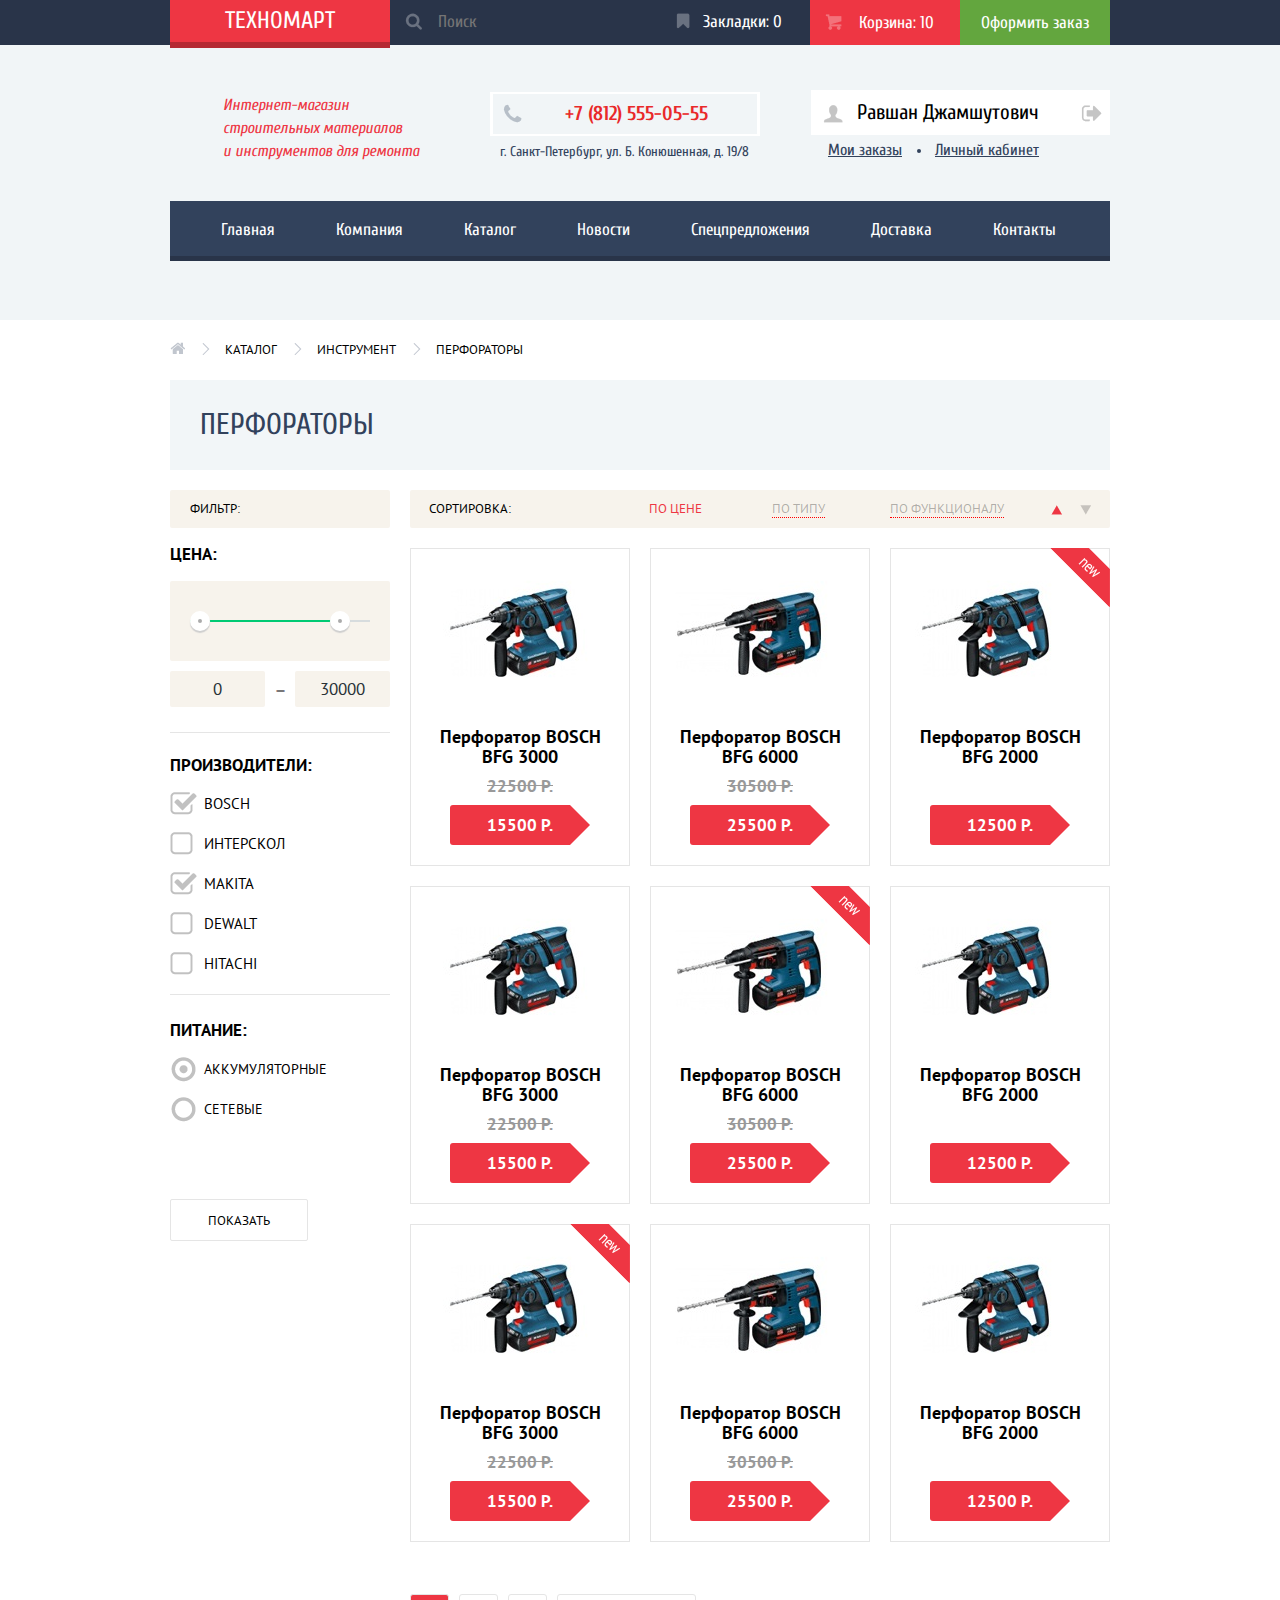
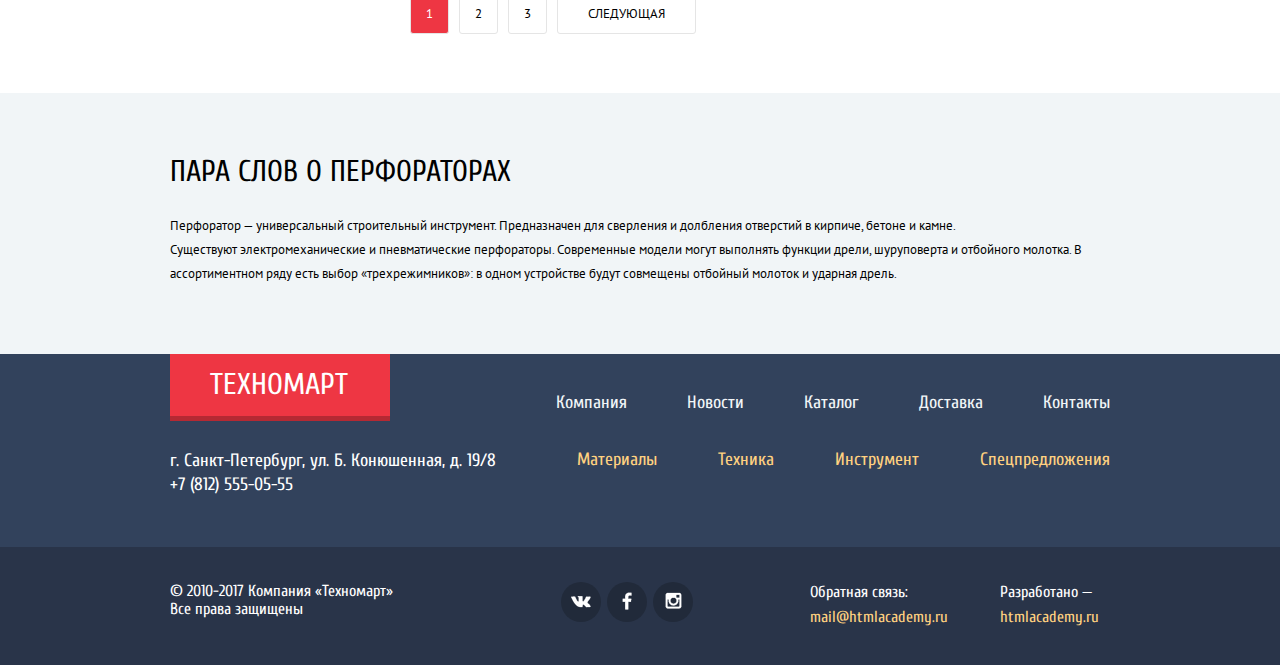
==== commit 51016077: "Базовые критерии" ====
--- a/catalog.html
+++ b/catalog.html
@@ -191,7 +191,7 @@
 					<section class="item-list list-article">
 						<article class="item-article">
 							<div class="hidden-buttons">
-								<a href="#" class="btn-buy-item">  <!--скрытые кнопки-->
+								<a href="https://technomart/buy.ru" class="btn-buy-item">  <!--скрытые кнопки-->
 									Купить
 								</a>
 								<a href="#" class="btn-add-bookmark">
@@ -213,7 +213,7 @@
 						</article>
 						<article class="item-article">
 							<div class="hidden-buttons">
-								<a href="#" class="btn-buy-item">  <!--скрытые кнопки-->
+								<a href="https://technomart/buy.ru" class="btn-buy-item">  <!--скрытые кнопки-->
 									Купить
 								</a>
 								<a href="#" class="btn-add-bookmark">
@@ -235,7 +235,7 @@
 						</article>
 						<article class="item-article flag-new">
 							<div class="hidden-buttons show-buttons">
-								<a href="#" class="btn-buy-item">  <!--скрытые кнопки-->
+								<a href="https://technomart/buy.ru" class="btn-buy-item">  <!--скрытые кнопки-->
 									Купить
 								</a>
 								<a href="#" class="btn-add-bookmark">
@@ -254,7 +254,7 @@
 						</article>
 						<article class="item-article">
 							<div class="hidden-buttons">
-								<a href="#" class="btn-buy-item">  <!--скрытые кнопки-->
+								<a href="https://technomart/buy.ru" class="btn-buy-item">  <!--скрытые кнопки-->
 									Купить
 								</a>
 								<a href="#" class="btn-add-bookmark">
@@ -276,7 +276,7 @@
 						</article>
 						<article class="item-article flag-new">
 							<div class="hidden-buttons">
-								<a href="#" class="btn-buy-item">  <!--скрытые кнопки-->
+								<a href="https://technomart/buy.ru" class="btn-buy-item">  <!--скрытые кнопки-->
 									Купить
 								</a>
 								<a href="#" class="btn-add-bookmark">
@@ -298,7 +298,7 @@
 						</article>
 						<article class="item-article">
 							<div class="hidden-buttons">
-								<a href="#" class="btn-buy-item">  <!--скрытые кнопки-->
+								<a href="https://technomart/buy.ru" class="btn-buy-item">  <!--скрытые кнопки-->
 									Купить
 								</a>
 								<a href="#" class="btn-add-bookmark">
@@ -317,7 +317,7 @@
 						</article>
 						<article class="item-article flag-new">
 							<div class="hidden-buttons">
-								<a href="#" class="btn-buy-item">  <!--скрытые кнопки-->
+								<a href="https://technomart/buy.ru" class="btn-buy-item">  <!--скрытые кнопки-->
 									Купить
 								</a>
 								<a href="#" class="btn-add-bookmark">
@@ -339,7 +339,7 @@
 						</article>
 						<article class="item-article">
 							<div class="hidden-buttons">
-								<a href="#" class="btn-buy-item">  <!--скрытые кнопки-->
+								<a href="https://technomart/buy.ru" class="btn-buy-item">  <!--скрытые кнопки-->
 									Купить
 								</a>
 								<a href="#" class="btn-add-bookmark">
@@ -361,7 +361,7 @@
 						</article>
 						<article class="item-article">
 							<div class="hidden-buttons">
-								<a href="#" class="btn-buy-item">  <!--скрытые кнопки-->
+								<a href="https://technomart/buy.ru" class="btn-buy-item">  <!--скрытые кнопки-->
 									Купить
 								</a>
 								<a href="#" class="btn-add-bookmark">
@@ -479,6 +479,6 @@
 				<a class="btn-modul-selected">Продолжить покупки</a>
 			</div>
 		</div>
-		<script src="js/js-catalog.min.js"></script>
+		<script src="js/catalog.min.js"></script>
 	</body>
 </html>
--- a/css/style.min.css
+++ b/css/style.min.css
@@ -1 +1 @@
-body,h2{line-height:24px}.clearfix::after,.phone-number::before{content:""}body{font-size:14px;color:#000;font-weight:400;font-family:Cuprum,"PT Sans",Arial,sans-serif;min-width:1200px;margin:0;padding:0}h1,h2{font-size:30px;font-weight:400}.adress-header,.btn-loged,.main-navigation,.phone-number,h1,h2{font-family:Cuprum,Arial,sans-serif}h1{line-height:30px;color:32425c}h2{color:000000}.sprite{background-image:url(../img/sprite.png);background-repeat:no-repeat;display:block}.sprite--icon-check-off{width:23px;height:23px;background-position:-10px -10px}.sprite--icon-check-off-pointer{width:23px;height:23px;background-position:-10px -53px}.sprite--icon-check-on{width:27px;height:23px;background-position:-10px -96px}.sprite--icon-check-on-pointer{width:27px;height:23px;background-position:-10px -139px}.sprite--icon-circle-dot{width:25px;height:25px;background-position:-10px -182px}.sprite--icon-circle-dot-pointer{width:25px;height:25px;background-position:-10px -227px}.sprite--icon-circle-pointer{width:25px;height:25px;background-position:-10px -272px}.sprite--icon-down-pointer{width:11px;height:10px;background-position:-10px -317px}.sprite-Cross{width:21px;height:21px;background-position:-10px -347px}.sprite-credit-image{width:465px;height:285px;background-position:-10px -388px}.sprite-delivery-car{width:468px;height:261px;background-position:-10px -693px}.sprite-guarantee-image{width:389px;height:283px;background-position:-10px -974px}.sprite-hitachi{width:169px;height:31px;background-position:-10px -1277px}.sprite-icon-basket{width:17px;height:16px;background-position:-10px -1328px}.sprite-icon-basket-active{width:17px;height:16px;background-position:-10px -1364px}.sprite-icon-bookmark{width:14px;height:16px;background-position:-10px -1400px}.sprite-icon-bookmark-active{width:14px;height:16px;background-position:-10px -1436px}.sprite-icon-circle{width:25px;height:25px;background-position:-10px -1472px}.sprite-icon-delivery{width:78px;height:63px;background-position:-10px -1517px}.sprite-icon-discount{width:59px;height:72px;background-position:-10px -1600px}.sprite-icon-down-active{width:9px;height:9px;background-position:-10px -1692px}.sprite-icon-down-dir{width:11px;height:10px;background-position:-10px -1721px}.sprite-icon-equipment{width:78px;height:62px;background-position:-10px -1751px}.sprite-icon-facebook{width:10px;height:18px;background-position:-10px -1833px}.sprite-icon-home{width:15px;height:12px;background-position:-10px -1871px}.sprite-icon-instagram{width:17px;height:17px;background-position:-10px -1903px}.sprite-icon-left{width:22px;height:40px;background-position:-10px -1940px}.sprite-icon-login{width:20px;height:17px;background-position:-10px -2000px}.sprite-icon-login-active{width:20px;height:17px;background-position:-10px -2037px}.sprite-icon-logout{width:21px;height:17px;background-position:-10px -2074px}.sprite-icon-logout-active{width:21px;height:17px;background-position:-10px -2111px}.sprite-icon-materials{width:44px;height:65px;background-position:-10px -2148px}.sprite-icon-phone{width:19px;height:19px;background-position:-10px -2233px}.sprite-icon-right{width:22px;height:40px;background-position:-10px -2272px}.sprite-icon-right-breadcrumbs{width:8px;height:12px;background-position:-10px -2332px}.sprite-icon-search{width:17px;height:17px;background-position:-10px -2364px}.sprite-icon-search-active{width:17px;height:17px;background-position:-10px -2401px}.sprite-icon-search-red{width:17px;height:17px;background-position:-10px -2438px}.sprite-icon-tool{width:75px;height:61px;background-position:-10px -2475px}.sprite-icon-up-dir{width:11px;height:10px;background-position:-10px -2556px}.sprite-icon-up-dir-active{width:11px;height:10px;background-position:-10px -2586px}.sprite-icon-up-pointer{width:11px;height:10px;background-position:-10px -2616px}.sprite-icon-user{width:20px;height:18px;background-position:-10px -2646px}.sprite-icon-user-active{width:20px;height:18px;background-position:-10px -2684px}.sprite-icon-vk{width:20px;height:12px;background-position:-10px -2722px}.sprite-new-flag{width:60px;height:59px;background-position:-10px -2754px}.clearfix::after{display:table;clear:both}.container{width:940px;margin:0 auto;padding:0 10px}.main-header{background:#f1f5f7;min-height:260px;padding-bottom:60px;margin-bottom:21px}.upper-header{background:#293449;margin:0 auto;min-height:42px}.central-header{background:#f1f5f7;margin:0 auto}.main-navigation{box-shadow:0 5px 0 0 #293449;background:#32425c}.main-navigation a{display:block;color:#fff;text-decoration:none;padding:17px 28px 14px 33px}.main-navigation ul{position:relative;margin:0;padding-left:18px;list-style:none;font-size:0}.main-navigation li{display:inline-block;font-size:17px;line-height:auto;vertical-align:top}.main-navigation a:hover{background:#293449}.main-navigation a:active{background:#1d2739;color:#868c95}.market-description{margin-top:49px;margin-left:53px;margin-right:70px;float:left;min-width:197px;min-height:60px;color:#ee3643;font-style:italic;font-size:16px;line-height:23px}.header-contacts{margin-top:47px;margin-bottom:37px;margin-right:auto;float:left;width:270px;min-height:70px}.phone-number{position:relative;border-top:2px solid #fff;border-bottom:2px solid #fff;border-left:3px solid #fff;border-right:3px solid #fff;color:#e9292a;font-size:20px;line-height:18px;font-weight:700;padding:11px 15px 11px 72px}.phone-number::before{position:absolute;top:10px;left:10px;width:19px;height:19px;background:url(../img/sprite.png) -10px -2233px no-repeat}.btn-log-out,.btn-loged{position:relative;background-color:#fff}.adress-header{display:inline-block;margin-left:10px;margin-top:4px;font-size:14px;line-height:24px;color:#32425c}.enter-account{margin-top:45px;float:right;width:auto}.active-account{margin-top:45px;float:right;width:299px}.btn-loged{width:100%;max-width:187px;font-size:21px;line-height:auto;display:inline-block;text-decoration:none;color:#000;padding:10px 20px 11px 46px}.btn-log-out{margin:0;font-size:0;display:inline-block;float:right;width:46px;height:45px}.btn-account-login,.btn-account-regist{font-size:21px;font-family:Cuprum,Arial,sans-serif;display:inline-block;line-height:auto;text-decoration:none}.btn-log-out::after,.btn-log-out:active::after,.btn-log-out:hover::after{content:"";position:absolute;top:15px;right:8px;width:21px;height:17px}.btn-log-out::after{background:url(../img/sprite.png) -10px -2074px no-repeat}.btn-log-out:hover::after{background:url(../img/sprite.png) -10px -2111px no-repeat}.btn-log-out:active::after{background:url(../img/sprite.png) -10px -2074px no-repeat}.btn-loged::before,.btn-loged:active::before,.btn-loged:hover::before{content:"";position:absolute;top:15px;left:12px;width:20px;height:18px}.btn-loged::before{background:url(../img/sprite.png) -10px -2646px no-repeat}.btn-loged:hover::before{background:url(../img/sprite.png) -10px -2684px no-repeat}.btn-loged:active::before{background:url(../img/sprite.png) -10px -2646px no-repeat}.btn-account-login{position:relative;background-color:#fff;color:#000;padding:11px 26px 11px 47px}.btn-account-login::before,.btn-account-login:active::before,.btn-account-login:hover::before{position:absolute;top:15px;left:14px;width:20px;height:17px;content:""}.btn-account-login::before{background:url(../img/sprite.png) -10px -2000px no-repeat}.btn-account-login:hover::before{background:url(../img/sprite.png) -10px -2037px no-repeat}.btn-account-login:active::before{background:url(../img/sprite.png) -10px -2000px no-repeat}.btn-account:hover{color:#ee3643}.btn-account:active{color:#b2b2b2}.btn-account-regist{padding:11px 24px;margin-left:6px;background-color:#fff;color:#000}.btn-account-active{position:relative;margin-top:3px;margin-left:17px;margin-right:12px;display:inline-block;color:#32425c;font-size:16px;font-family:Cuprum,Arial,sans-serif}.btn-account-dot::before{content:"";position:absolute;top:11px;left:89px;background:#32425c;border-radius:10px;width:4px;height:4px}.active-basket,.basket,.bookmarks{position:relative;font-family:Cuprum,Arial,sans-serif}.client-bar-list a{color:#fff;text-decoration:none}.client-bar-list{float:right;margin:0;padding:0;font-size:0;list-style:none}.client-bar-list li{display:inline-block;font-size:17px;line-height:auto;vertical-align:top}.place-order{display:block;background:#63a63e;font-family:Cuprum,Arial,sans-serif;padding:11px 21px 10px}.active-basket{background:#ee3643;display:block;padding:11px 26px 10px 49px}.bookmarks{display:block;padding:10px 28px 10px 45px}.basket{display:block;padding:11px 31px 10px 49px}.active-basket::before,.basket::before{content:"";position:absolute;top:14px;left:15px;background:url(../img/sprite.png) -10px -1364px no-repeat;width:17px;height:16px;opacity:.3}.bookmarks::before{content:"";position:absolute;top:13px;left:18px;background:url(../img/sprite.png) -10px -1436px no-repeat;width:14px;height:16px;opacity:.3}.active-basket:hover::before,.basket:hover::before,.bookmarks:hover::before{opacity:1}.active-basket:active::before,.basket:active::before,.bookmarks:active::before{opacity:.5}.place-order:hover{background:#5fbb2d}.basket:hover,.bookmarks:hover{background:#212a3a}.place-order:active{color:rgba(255,255,255,.5);background:#63a63e}.basket:active,.bookmarks:active{background:#161d29}.bookmarks:active{color:rgba(255,255,255,.6)}.active-basket:active,.basket:active{color:rgba(255,255,255,.5)}.index-logo{float:left;width:220px;box-shadow:0 6px 0 0 #b52933}.item-article:hover,.popular-producers-logo a:hover{box-shadow:0 2px 30px -10px #000}.index-logo a{display:block;font-size:24px;line-height:24px;color:#fff;background-color:#ee3643;text-decoration:none;text-transform:uppercase;padding:9px 54px 9px 55px}.index-logo a:hover{background:#ca2c37}.index-logo a:active{background:#ba2732}.search input[type=text]{position:relative;background:url(../img/sprite.png) 5px -2351px no-repeat #293449;float:left;min-width:217px;padding-left:48px;padding-top:13px;padding-bottom:14px;border:none;color:#fff;font-size:17px;font-family:Cuprum,Arial,sans-serif;width:17px;height:17px}.search input[type=text]:hover{background-image:url(../img/sprite.png);background-repeat:no-repeat;background-color:#212a3a;width:17px;height:17px;background-position:5px -2388px}.search input[type=text]:focus{background-image:url(../img/sprite.png);background-repeat:no-repeat;background-color:#fff;color:#000;width:17px;height:17px;background-position:5px -2425px}.promo-block{width:940px;margin-bottom:35px;margin-top:60px}.promo-materials{position:relative;float:left;margin-left:20px;margin-bottom:20px;width:300px;height:123px}.promo-materials:nth-child(1),.slider-content{margin:0}.btn-promo-title,.btn-promo-title-right{width:135px;padding-top:10px;text-transform:uppercase;bottom:20px;font-size:14px;line-height:18px;background:rgba(0,0,0,.1)}.btn-promo-title,.btn-promo-title-right,.open-catalog a{height:28px;border-radius:2px;text-decoration:none;text-align:center}.promo-materials:nth-child(4),.promo-materials:nth-child(5){float:right}.btn-promo-title{position:absolute;left:25px;float:left;color:#fff;font-family:Cuprum,Arial,sans-serif}.btn-promo-title-right,.promo-title{position:absolute;left:23px;font-family:Cuprum,Arial,sans-serif;color:#fff}.btn-promo-title-right{float:left}.btn-promo-title-right:hover,.btn-promo-title:hover{background:rgba(0,0,0,.2)}.btn-promo-title-right:active,.btn-promo-title:active{background:rgba(0,0,0,.3)}.promo-title{bottom:73px;font-weight:700;font-size:24px;line-height:30px}.materials-picture{background:url(../img/icon-materials.png) 213px 30px no-repeat #f6b22d}.tool-picture{background:url(../img/icon-tool.png) 196px 32px no-repeat #4aafde}.equipment-picture{background:url(../img/icon-equipment.png) 190px 30px no-repeat #cc79d1}.discount-picture{background:url(../img/icon-discount.png) 193px 25px no-repeat #85d179}.delivery-picture{background:url(../img/icon-delivery.png) 190px 28px no-repeat #f6b22d}.slider{width:620px;float:left;position:relative}.open-catalog a{width:194px;padding-top:11px;text-transform:uppercase;position:absolute;z-index:1;bottom:30px;left:25px;padding-left:2px;color:#fff;font-size:14px;line-height:18px;font-family:Cuprum,Arial,sans-serif;background:#ee3643}.popular h1,.show-popular{padding-top:10px;text-transform:uppercase}.red-button:hover{background:#ca2c37}.red-button:active{background:#ba2732}.slider-next-label::before,.slider-prev-label::before{bottom:120px;z-index:1;background-image:url(../img/sprite.png);background-repeat:no-repeat;width:22px;height:40px;content:"";cursor:pointer}.slider-next,.slider-prev{display:none;position:relative}.slider-next-label,.slider-prev-label{position:relative}.slider-prev-label::before{position:absolute;left:25px;background-position:-10px -1940px}.slider-next-label::before{position:absolute;right:20px;background-position:-10px -2272px}.slider-info{top:30px;left:25px;position:absolute}.slider-info h2{font-size:36px;font-weight:700;color:#fff;text-transform:uppercase;margin:0 0 8px}.slider-info span{font-size:18px;line-height:24px;color:#fff;font-family:"PT sans",Arial,sans-serif}.popular{height:90px;background:#f7f3ec;margin-bottom:20px}.popular h1{padding-left:25px;display:inline-block;padding-bottom:10px;font-size:30px;line-height:30px;color:#32425c}.popular-title-margin{margin-left:5px}.show-popular{width:253px;height:28px;margin-right:25px;margin-top:25px;text-decoration:none;float:right;text-align:center;color:#fff;font-size:14px;line-height:18px;font-family:Cuprum,Arial,sans-serif;background:#ee3643;border-radius:2px}.slider-1-none,.slider-2{display:none}.show-slider{display:block;z-index:5}.item-article{position:relative;display:inline-block;margin-right:20px;margin-bottom:20px;vertical-align:top;width:218px;border:1px solid #e5e5e5;font-weight:700;line-height:20px;text-align:center;font-family:"PT Sans",Arial,sans-serif}.flag-new:before{content:"";position:absolute;top:-1px;right:-1px;width:60px;height:59px;z-index:20;background:url(../img/sprite.png) -10px -2754px no-repeat}.item-article .hidden-buttons{position:absolute;top:0;left:0;width:218px;height:88px;padding:40px 0;background-color:rgba(255,255,255,.9);z-index:10}.item-article .hidden-buttons .btn-add-bookmark,.item-article .hidden-buttons .btn-buy-item{position:relative;display:block;width:129px;margin:0 auto 7px;padding:7px 0;border:3px solid #63a63e;border-bottom-color:#367315;background-color:#63a63e;color:#fff;font-size:14px;font-weight:400;font-family:Cuprum,Arial,sans-serif;line-height:18px;text-decoration:none;text-transform:uppercase;border-radius:3px}.item-article .hidden-buttons .btn-add-bookmark{color:#32425c;background:#fff;border-bottom-color:#63a63e}.btn-buy-item::before{content:"";position:absolute;top:6px;left:8px;background:url(../img/sprite.png) -10px -1364px no-repeat;width:17px;height:16px;opacity:.3}.btn-buy-item:active::before,.btn-buy-item:hover::before{opacity:1}.hidden-buttons .btn-buy-item:hover{border:3px solid #5fbb2d;border-bottom-color:#367315;background:#5fbb2d}.hidden-buttons .btn-buy-item:active{border:3px solid #518534;border-bottom-color:#518534;background:#518534}.hidden-buttons .btn-add-bookmark:hover{border:3px solid #32425c}.hidden-buttons .btn-add-bookmark:active{border:3px solid #32425c;opacity:.3}.item-article:hover .hidden-buttons{display:block}.item-article .hidden-buttons{display:none}.item-article .image{width:218px;height:168px}.item-article .image img{max-width:100%}.item-article .product-name{font-size:18px;line-height:20px;min-height:40px;padding:0 25px;margin-top:10px;margin-bottom:10px}.item-article .full-price{min-height:20px;margin-top:0;margin-bottom:6px;font-size:17px;line-height:18px;color:#999;text-transform:uppercase;text-decoration:line-through}.product-name span{text-transform:uppercase}.item-article .sale-price{position:relative;width:80px;margin:8px auto 20px;padding:10px 30px;color:#fff;background:#ee3643;border-radius:3px;font-size:17px;text-transform:uppercase;cursor:pointer}.item-article .sale-price:after{content:"";position:absolute;top:0;right:-20px;width:0;height:0;border:20px solid #fff;border-left-color:#ee3643}.product-name+.sale-price{margin-top:38px}.items-list .item-article:nth-child(4n),.list-article .item-article:nth-child(3n){margin-right:0}.item-list{font-size:0}.item-article{font-size:16px}.items-list{font-size:0}.popular-producers-logo{font-size:0;margin-bottom:65px}.popular-producers-logo a{position:relative;display:inline-block;vertical-align:top;margin-bottom:20px;margin-right:20px;background:#fff;width:218px;height:144px;border:1px solid #e5e5e5}.popular-producers-logo a:nth-child(4n){margin:0}.popular-producers-logo img{margin:auto;position:absolute;top:0;left:0;bottom:0;right:0}.popular-producers-logo a:active{box-shadow:0 2px 20px -10px #000}.service-block{padding-top:70px;background:#f1f5f7;margin-bottom:60px}.service-title{margin-bottom:55px}.service-slider-buttons{float:left;width:240px}.service-slider-ul{padding:0;list-style:none;position:relative}.service-slider-ul :before{content:"";position:absolute;top:-50px;right:0;background:url(../img/shadow-for-slider.png) no-repeat;width:10px;height:272px;opacity:.2}.service-slider-ul a{display:inline-block;width:218px;padding-left:22px;padding-top:13px;padding-bottom:16px;border-top:1px solid #405069;border-bottom:1px solid#293449;text-decoration:none;font-family:cuprum,Arial,sans-serif;font-weight:700;font-size:21px;line-height:30px;color:#fff;background:#32425c}.service-slider p,.service-title p{line-height:24px;font-family:"PT sans",Arial,sans-serif}.active-delyvery-slider a{color:#32425c;background:#fff;font-weight:700;border:none}.btn-delyvery-slider a:hover{background:#293449}.about-delivery{width:275px;float:left;padding-left:82px;padding-right:340px;background-image:url(../img/delivery-car.png);background-position:100% 38px;background-repeat:no-repeat;padding-bottom:115px}.about-credit,.about-guarantee{width:390px;padding-right:225px;background-repeat:no-repeat;background-position:100% 38px;display:none;float:left}.about-guarantee{padding-left:82px;background-image:url(../img/guarantee-image.png);padding-bottom:65px}.about-credit{margin-left:82px;background-image:url(../img/credit-image.png);padding-bottom:98px}.service-title h2{margin-top:0;margin-bottom:30px;font-size:30px;color:#000;text-transform:uppercase}.service-title p{font-size:13px}.service-slider h2{margin-top:18px;text-transform:uppercase;font-size:36px;color:#32425c}.service-slider p{position:relative;font-size:13px;color:#000;white-space:normal}.about-credit a,.transport-list li{font-family:Cuprum,Arial,sans-serif}.about-company{width:520px;float:left}.about-credit a{width:195px;height:28px;padding-top:10px;margin-right:25px;margin-top:25px;text-transform:uppercase;text-decoration:none;text-align:center;color:#fff;font-size:14px;line-height:18px;background:#ee3643;border-radius:2px;float:left}.adress-map{width:300px;float:right}.adress-map img{margin-bottom:32px}.transport-list li{position:relative;font-size:18px;line-height:20px;list-style:none;margin-bottom:20px}.transport-list li::before{content:"";position:absolute;top:9px;left:-38px;background:no-repeat #fb565a;width:25px;height:2px}.btn-lost,.more-about-company{height:28px;padding-top:10px;text-align:center;color:#fff;font-size:14px;line-height:18px;font-family:Cuprum,Arial,sans-serif;background:#ee3643;border-radius:2px;text-decoration:none;text-transform:uppercase}.transport-list{margin-top:20px;margin-bottom:35px}.more-about-company{width:220px;margin-right:25px;float:left}.btn-lost{width:300px;float:right}.about-company p,.adress-map p{font-size:13px;line-height:24px;font-family:"PT sans",Arial,sans-serif;color:#000}.about-company-all h2{text-transform:uppercase;color:#000;margin-bottom:30px}.about-company p{margin-top:25px}.adress-map p{margin-bottom:30px}.breadcrumbs a,.breadcrumbs li,.sort{font-size:13px;line-height:18px}.breadcrumbs,.pages,.sort{font-family:"PT Sans",Arial,sans-serif}.breadcrumbs{padding:0;margin-top:15px;margin-bottom:15px}.breadcrumbs li{margin-right:36px;text-transform:uppercase;display:inline-block;vertical-align:top;color:#000}.breadcrumbs a{position:relative;text-decoration:none;color:#000}.breadcrumbs li a::after{content:"";position:absolute;top:2px;right:-25px;background:url(../img/sprite.png) -10px -2332px no-repeat;width:8px;height:12px}.main-title{background:#f2f6f8;color:#32425c;text-transform:uppercase;padding-left:30px;padding-top:30px;padding-bottom:30px;margin-top:0}.sort-btn-div,.sort-filter{border-radius:2px;padding-top:10px;padding-bottom:10px;background:#f7f3ec}.sort{text-transform:uppercase}.sort-filter{width:100%;max-width:200px;padding-left:20px;float:left;margin-left:0}.arrow-down,.arrow-down:hover,.arrow-up,.arrow-up:hover{display:inline-block;font-size:0;vertical-align:middle;text-decoration:none;width:11px;height:10px}.sort-btn-div{min-width:700px;float:right}.btn-select-sort{cursor:pointer;color:rgba(0,0,0,.3);border-bottom:1px dotted red}.btn-select-sort-active{margin-right:67px;cursor:pointer;color:#ee3643}.btn-select-sort-active:hover,.btn-select-sort:hover{color:#000;border-bottom:1px solid red}.on-type{margin-right:62px}.on-usebility{margin-right:35px}.arrow-up{margin:0 9px;background:url(../img/sprite.png) -10px -2586px no-repeat}.arrow-down{margin:0 6px;background:url(../img/sprite.png) -10px -1721px no-repeat}.arrow-up:hover{margin:0 9px;background:url(../img/sprite.png) -10px -2616px no-repeat}.arrow-down:hover{margin:0 6px;background:url(../img/sprite.png) -10px -317px no-repeat}input[type=checkbox],input[type=radio]{display:none}.sort-btn-div span{margin-left:19px;margin-right:135px}.item-list.list-article{width:700px;float:right;margin-top:20px;margin-bottom:47px}.about-block{float:left;margin-top:42px;padding-bottom:55px}.about-block h2{text-transform:uppercase;margin-bottom:0}.about-block p{font-family:"PT sans",Arial,sans-serif;font-size:13px;line-height:24px;margin-top:30px}.checkbox-label,.radio-label{cursor:pointer;margin-left:34px;line-height:20px;text-transform:uppercase;font-family:"PT Sans",Arial,sans-serif}.about-company-all{margin-bottom:85px}.show-items{float:left;width:170px}.item-groups,.range{width:220px;margin-bottom:20px}.item-groups{margin-top:14px}.checkbox-label{position:relative;margin-bottom:20px;font-size:15px}.checkbox-label::before,.checkbox-label:hover::before{position:absolute;left:-34px;z-index:1;background-image:url(../img/sprite.png);background-repeat:no-repeat;height:23px;top:-2px;content:""}.checkbox-label::before{width:23px;background-position:-10px -10px}input[type=checkbox]:checked~.checkbox-label::before{background-image:url(../img/sprite.png);background-repeat:no-repeat;width:27px;height:23px;background-position:-10px -96px}.checkbox-label:hover::before{width:23px;background-position:-10px -53px}input[type=checkbox]:checked~.checkbox-label:hover::before{background-image:url(../img/sprite.png);background-repeat:no-repeat;width:27px;height:23px;background-position:-10px -139px}.radio-label::before,.radio-label:hover::before,input[type=radio]:checked~.radio-label::before,input[type=radio]:checked~.radio-label:hover::before{background-image:url(../img/sprite.png);background-repeat:no-repeat;width:25px;height:25px}.radio-label{position:relative;margin-bottom:20px;font-size:14px}.colored-nav-list li,.nav-list li{margin-left:57px;display:inline-block}.radio-label::after,.radio-label::before{content:"";position:absolute;top:-2px;left:-33px;border-radius:50%}.radio-label::before{background-position:-10px -1472px}.btn-show-items,.pages li{display:inline-block;background-color:#fff;text-decoration:none;color:#000;vertical-align:top;text-transform:uppercase;cursor:pointer}.radio-label:hover::before{background-position:-10px -272px}input[type=radio]:checked~.radio-label::before{background-position:-10px -182px}input[type=radio]:checked~.radio-label:hover::before{background-position:-10px -227px}.select-title{font-family:"PT sans";font-weight:700;font-size:17px;line-height:30px;text-transform:uppercase}.btn-show-items,.pages li,.price-controls input{line-height:18px;text-align:center}.item-producers{border-bottom:1px solid #e5e5e5}.btn-show-items{margin-top:58px;font-size:13px;font-family:"PT Sans",Arial,sans-serif;border:1px solid #e5e5e5;border-radius:2px;padding:12px 37px 10px}.pages{padding:0;min-width:100px;margin-top:32px;font-size:14px;list-style:none}.pages li{margin-right:6px;font-size:13px;font-family:"PT Sans",Arial,sans-serif;border:1px solid #e5e5e5;border-radius:3px;padding:10px 15px}.price-controls input,.range h2{font-family:"PT Sans",Arial,sans-serif;font-size:17px}.pages a{font-family:"PT Sans",Arial,sans-serif;text-decoration:none;color:#000}ul .selected-page-number{background-color:#ee3643}.selected-page-number a{color:#fff}.next-page{padding-right:15px;padding-left:15px}.btn-show-items:hover,.pages li:hover{border-color:#bdc6ca}.btn-show-items:active,.pages li:active{border-color:#ee3643}.about-block-container{background:#f1f5f7}label{display:block}.range{margin-top:0;border-bottom:1px solid #e5e5e5;padding-bottom:25px}.range-controls{position:relative;height:41px;padding-right:20px;padding-left:20px;padding-top:39px;border-radius:2px;background:#f7f3ec;margin-bottom:10px}.range-controls .scale{height:2px;background:#d7dcde}.range-controls .bar{width:70%;height:2px;background:#00ca74}.range-controls .toggle{position:absolute;top:30px;left:0;width:4px;height:4px;cursor:pointer;border:8px solid #fff;border-radius:50%;background:#ababab;box-shadow:0 2px 1px 0 #cfcfcf}.range-controls .toggle-min{left:20px}.range-controls .toggle-max{left:160px}.price-controls input{width:75px;margin-right:7px;padding:9px 10px;color:#283136;border:none;border-radius:2px;background:#f7f3ec}.price-controls .max-price{margin-right:0;display:inline-block;float:right}.range h2{font-weight:700}.colored-nav-list,.nav-list{padding:0;text-align:right;list-style:none;font-family:Cuprum,Arial,sans-serif}.colored-nav-list a,.nav-list a{font-size:18px;text-decoration:none}.pre-footer{background:#32425c}.pre-footer-navigation{float:right}.nav-list{margin-top:35px}.nav-list li{vertical-align:top}.nav-list a{color:#f1f5f7}.colored-nav-list{margin-top:32px}.colored-nav-list li{vertical-align:top}.colored-nav-list a{color:#ffd180}.btn:hover,.colored-nav-list a:hover,.nav-list a:hover{text-decoration:underline}.btn,.btn-modul,.btn:active,.logo-block a,.social-btn{text-decoration:none}.colored-nav-list a:active,.nav-list a:active{opacity:.5}.logo-block{width:220px;float:left}.logo-block a{display:block;font-size:30px;line-height:30px;color:#fff;background-color:#ee3643;text-transform:uppercase;padding:16px 45px 16px 40px;box-shadow:0 5px 0 0 #b52933}.logo-block a:hover{background:#ca2c37}.logo-block a:active{background:#ba2732}.pre-footer-adress{margin-top:33px;margin-bottom:50px;width:335px;color:#fff;font-size:18px;line-height:24px;font-family:cuprum,Arial,sans-serif}.copyright,.developer-copyright,.feedback,.feedback span{font-family:Cuprum,Arial,sans-serif}.main-footer{background:#293449}.copyright{margin-top:35px;margin-bottom:35px;margin-right:160px;font-size:16px;line-height:18px;color:#fff;width:230px;float:left}.copyright p{margin:0}.footer-social{margin-top:35px;margin-bottom:35px;margin-right:110px;width:140px;float:left}.social-btn{display:inline-block;width:40px;height:40px;margin:0 1px;border-radius:40px;font-size:0;vertical-align:top;background:url(../img/sprite.png) center no-repeat #212a3a}.social-btn-vk{background-position:0 -2708px}.social-btn-fb{background-position:5px -1823px}.social-btn-inst{background-position:2px -1893px}.social-btn:active,.social-btn:hover{background-color:#ee3643}.feedback{margin-top:33px;margin-bottom:35px;width:140px;margin-right:50px;float:left}.feedback span{color:#fff;font-size:16px;margin:0}.developer-copyright{width:95px;margin-top:33px;margin-bottom:35px;float:right;margin-right:15px}.developer-copyright span{color:#fff;font-size:16px}.btn{font-size:16px;color:#ffd180}.btn:active{color:#ee3643}.price-title{margin-top:0;margin-bottom:15px;text-transform:uppercase}.modal-content{position:absolute;top:2320px;left:50%;width:620px;height:430px;z-index:20;margin-left:-300px;border-top:10px solid #ee3643;color:#000;background:#fff;box-shadow:0 30px 50px rgba(0,0,0,.7);display:none}.client-letter,.login-form input[type=text]{margin:0 0 10px;font-size:13px;font-family:"PT Sans",Arial,sans-serif;color:#999;background-color:#fff;line-height:18px}.login-form input[type=text]{width:186px;padding:8px 15px;height:18px;border:2px solid #d7dcde;border-radius:2px}.client-letter{width:426px;padding:10px 15px;height:86px;border:2px solid #d7dcde;border-radius:2px}.btn-modul,.client-message p,.login-form p{font-family:Cuprum,Arial,sans-serif}.client-name-div{margin-top:47px;margin-left:80px;float:left}.client-email-div{margin-top:47px;margin-right:80px;float:right}.client-letter-div{margin-top:20px;margin-left:80px;float:left;margin-bottom:28px}.login-form p{margin:0;font-size:18px;color:#000}.btn-modul{width:460px;height:48px;padding-top:5px;text-transform:uppercase;position:absolute;bottom:30px;left:80px;text-align:center;color:#fff;font-size:14px;line-height:18px;border:none;background:#ee3643;border-radius:2px;cursor:pointer}.modal-content-map{position:fixed;top:50%;left:50%;width:940px;height:445px;margin-top:-280px;margin-left:-470px;display:none;z-index:20;background:#e9e5dc;box-shadow:0 0 20px 2px rgba(0,0,0,.3)}.modal-overlay{position:fixed;top:0;left:0;z-index:10;width:100%;height:100%;background:rgba(0,0,0,.5)}.modal-content-catalog{position:absolute;top:420px;left:50%;width:620px;height:275px;z-index:20;margin-left:-300px;border-top:10px solid #ee3643;color:#000;background:#fff;box-shadow:0 30px 50px rgba(0,0,0,.7);display:none}.modal-content-close{width:22px;height:22px;position:absolute;top:15px;right:5px;font-size:0;background-color:transparent;border:0;cursor:pointer}.modal-content-close::after,.modal-content-close::before{content:"";position:absolute;top:5px;left:2px;width:19px;height:3px;background-color:#ee3643;border-radius:1px}.modal-content-close::before{transform:rotate(45deg)}.modal-content-close::after{transform:rotate(-45deg)}.button-background{clear:both;margin-left:auto;margin-right:auto;background:#f1f1f1;height:110px}.client-message p{position:relative;margin-top:66px;margin-bottom:75px;padding-left:175px;font-size:30px;color:#000}.btn-modul-catalog,.btn-modul-selected{width:220px;height:28px;padding-top:10px;margin-top:35px;text-transform:uppercase;text-decoration:none;text-align:center;font-size:14px;line-height:18px;font-family:Cuprum,Arial,sans-serif;border-radius:2px;cursor:pointer}.btn-modul-catalog{margin-left:80px;float:left;color:#fff;background:#ee3643}.btn-modul-selected{position:relative;margin-right:80px;float:right;color:#000;background:#fff}.btn-modul-catalog::after,.btn-modul-catalog::before{content:"";position:absolute;z-index:1}.btn-modul-catalog::before{bottom:160px;left:80px;background:#63a63e;width:70px;height:70px;border-radius:50px}.btn-modul-catalog::after{bottom:188px;left:96px;width:30px;height:15px;border:8px solid #fff;border-top-style:none;border-right-style:none;transform:rotate(-45deg)}.modal-content-show{display:block;animation:bounce .5s}@keyframes bounce{0%{transform:translateX(-2000px)}70%{transform:translateX(30px)}90%{transform:translateX(-10px)}100%{transform:translateX(0)}}.modal-error{animation:shake .5s}@keyframes shake{0%,100%{transform:translateX(0)}10%,30%,50%,70%,90%{transform:translateX(-15px)}20%,40%,60%,80%{transform:translateX(15px)}}+body,h2{line-height:24px}.clearfix::after,.phone-number::before{content:""}body{font-size:14px;color:#000;font-weight:400;font-family:Cuprum,"PT Sans",Arial,sans-serif}h1,h2{font-size:30px;font-weight:400}.adress-header,.btn-loged,.main-navigation,.phone-number,h1,h2{font-family:Cuprum,Arial,sans-serif}h1{line-height:30px;color:32425c}h2{color:000000}.sprite{background-image:url(../img/sprite.png);background-repeat:no-repeat;display:block}.sprite--icon-check-off{width:23px;height:23px;background-position:-10px -10px}.sprite--icon-check-off-pointer{width:23px;height:23px;background-position:-10px -53px}.sprite--icon-check-on{width:27px;height:23px;background-position:-10px -96px}.sprite--icon-check-on-pointer{width:27px;height:23px;background-position:-10px -139px}.sprite--icon-circle-dot{width:25px;height:25px;background-position:-10px -182px}.sprite--icon-circle-dot-pointer{width:25px;height:25px;background-position:-10px -227px}.sprite--icon-circle-pointer{width:25px;height:25px;background-position:-10px -272px}.sprite--icon-down-pointer{width:11px;height:10px;background-position:-10px -317px}.sprite-Cross{width:21px;height:21px;background-position:-10px -347px}.sprite-credit-image{width:465px;height:285px;background-position:-10px -388px}.sprite-delivery-car{width:468px;height:261px;background-position:-10px -693px}.sprite-guarantee-image{width:389px;height:283px;background-position:-10px -974px}.sprite-hitachi{width:169px;height:31px;background-position:-10px -1277px}.sprite-icon-basket{width:17px;height:16px;background-position:-10px -1328px}.sprite-icon-basket-active{width:17px;height:16px;background-position:-10px -1364px}.sprite-icon-bookmark{width:14px;height:16px;background-position:-10px -1400px}.sprite-icon-bookmark-active{width:14px;height:16px;background-position:-10px -1436px}.sprite-icon-circle{width:25px;height:25px;background-position:-10px -1472px}.sprite-icon-delivery{width:78px;height:63px;background-position:-10px -1517px}.sprite-icon-discount{width:59px;height:72px;background-position:-10px -1600px}.sprite-icon-down-active{width:9px;height:9px;background-position:-10px -1692px}.sprite-icon-down-dir{width:11px;height:10px;background-position:-10px -1721px}.sprite-icon-equipment{width:78px;height:62px;background-position:-10px -1751px}.sprite-icon-facebook{width:10px;height:18px;background-position:-10px -1833px}.sprite-icon-home{width:15px;height:12px;background-position:-10px -1871px}.sprite-icon-instagram{width:17px;height:17px;background-position:-10px -1903px}.sprite-icon-left{width:22px;height:40px;background-position:-10px -1940px}.sprite-icon-login{width:20px;height:17px;background-position:-10px -2000px}.sprite-icon-login-active{width:20px;height:17px;background-position:-10px -2037px}.sprite-icon-logout{width:21px;height:17px;background-position:-10px -2074px}.sprite-icon-logout-active{width:21px;height:17px;background-position:-10px -2111px}.sprite-icon-materials{width:44px;height:65px;background-position:-10px -2148px}.sprite-icon-phone{width:19px;height:19px;background-position:-10px -2233px}.sprite-icon-right{width:22px;height:40px;background-position:-10px -2272px}.sprite-icon-right-breadcrumbs{width:8px;height:12px;background-position:-10px -2332px}.sprite-icon-search{width:17px;height:17px;background-position:-10px -2364px}.sprite-icon-search-active{width:17px;height:17px;background-position:-10px -2401px}.sprite-icon-search-red{width:17px;height:17px;background-position:-10px -2438px}.sprite-icon-tool{width:75px;height:61px;background-position:-10px -2475px}.sprite-icon-up-dir{width:11px;height:10px;background-position:-10px -2556px}.sprite-icon-up-dir-active{width:11px;height:10px;background-position:-10px -2586px}.sprite-icon-up-pointer{width:11px;height:10px;background-position:-10px -2616px}.sprite-icon-user{width:20px;height:18px;background-position:-10px -2646px}.sprite-icon-user-active{width:20px;height:18px;background-position:-10px -2684px}.sprite-icon-vk{width:20px;height:12px;background-position:-10px -2722px}.sprite-new-flag{width:60px;height:59px;background-position:-10px -2754px}.clearfix::after{display:table;clear:both}.container{width:940px;margin:0 auto;padding:0 10px}.main-header{background:#f1f5f7;min-height:260px;padding-bottom:60px;margin-bottom:21px}.upper-header{background:#293449;margin:0 auto;min-height:42px}.central-header{background:#f1f5f7;margin:0 auto}.main-navigation{box-shadow:0 5px 0 0 #293449;background:#32425c}.main-navigation a{display:block;color:#fff;text-decoration:none;padding:17px 28px 14px 33px}.main-navigation ul{position:relative;margin:0;padding-left:18px;list-style:none;font-size:0}.main-navigation li{display:inline-block;font-size:17px;line-height:auto;vertical-align:top}.main-navigation a:hover{background:#293449}.main-navigation a:active{background:#1d2739;color:#868c95}.market-description{margin-top:49px;margin-left:53px;margin-right:70px;float:left;min-width:197px;min-height:60px;color:#ee3643;font-style:italic;font-size:16px;line-height:23px}.header-contacts{margin-top:47px;margin-bottom:37px;margin-right:auto;float:left;width:270px;min-height:70px}.phone-number{position:relative;border-top:2px solid #fff;border-bottom:2px solid #fff;border-left:3px solid #fff;border-right:3px solid #fff;color:#e9292a;font-size:20px;line-height:18px;font-weight:700;padding:11px 15px 11px 72px}.phone-number::before{position:absolute;top:10px;left:10px;width:19px;height:19px;background:url(../img/sprite.png) -10px -2233px no-repeat}.btn-log-out,.btn-loged{position:relative;background-color:#fff}.adress-header{display:inline-block;margin-left:10px;margin-top:4px;font-size:14px;line-height:24px;color:#32425c}.enter-account{margin-top:45px;float:right;width:auto}.active-account{margin-top:45px;float:right;width:299px}.btn-loged{width:100%;max-width:187px;font-size:21px;line-height:auto;display:inline-block;text-decoration:none;color:#000;padding:10px 20px 11px 46px}.btn-log-out{margin:0;font-size:0;display:inline-block;float:right;width:46px;height:45px}.btn-account-login,.btn-account-regist{font-size:21px;font-family:Cuprum,Arial,sans-serif;display:inline-block;line-height:auto;text-decoration:none}.btn-log-out::after,.btn-log-out:active::after,.btn-log-out:hover::after{content:"";position:absolute;top:15px;right:8px;width:21px;height:17px}.btn-log-out::after{background:url(../img/sprite.png) -10px -2074px no-repeat}.btn-log-out:hover::after{background:url(../img/sprite.png) -10px -2111px no-repeat}.btn-log-out:active::after{background:url(../img/sprite.png) -10px -2074px no-repeat}.btn-loged::before,.btn-loged:active::before,.btn-loged:hover::before{content:"";position:absolute;top:15px;left:12px;width:20px;height:18px}.btn-loged::before{background:url(../img/sprite.png) -10px -2646px no-repeat}.btn-loged:hover::before{background:url(../img/sprite.png) -10px -2684px no-repeat}.btn-loged:active::before{background:url(../img/sprite.png) -10px -2646px no-repeat}.btn-account-login{position:relative;background-color:#fff;color:#000;padding:11px 26px 11px 47px}.btn-account-login::before,.btn-account-login:active::before,.btn-account-login:hover::before{position:absolute;top:15px;left:14px;width:20px;height:17px;content:""}.btn-account-login::before{background:url(../img/sprite.png) -10px -2000px no-repeat}.btn-account-login:hover::before{background:url(../img/sprite.png) -10px -2037px no-repeat}.btn-account-login:active::before{background:url(../img/sprite.png) -10px -2000px no-repeat}.btn-account:hover{color:#ee3643}.btn-account:active{color:#b2b2b2}.btn-account-regist{padding:11px 24px;margin-left:6px;background-color:#fff;color:#000}.btn-account-active{position:relative;margin-top:3px;margin-left:17px;margin-right:12px;display:inline-block;color:#32425c;font-size:16px;font-family:Cuprum,Arial,sans-serif}.btn-account-dot::before{content:"";position:absolute;top:11px;left:89px;background:#32425c;border-radius:10px;width:4px;height:4px}.active-basket,.basket,.bookmarks{position:relative;font-family:Cuprum,Arial,sans-serif}.client-bar-list a{color:#fff;text-decoration:none}.client-bar-list{float:right;margin:0;padding:0;font-size:0;list-style:none}.client-bar-list li{display:inline-block;font-size:17px;line-height:auto;vertical-align:top}.place-order{display:block;background:#63a63e;font-family:Cuprum,Arial,sans-serif;padding:11px 21px 10px}.active-basket{background:#ee3643;display:block;padding:11px 26px 10px 49px}.bookmarks{display:block;padding:10px 28px 10px 45px}.basket{display:block;padding:11px 31px 10px 49px}.active-basket::before,.basket::before{content:"";position:absolute;top:14px;left:15px;background:url(../img/sprite.png) -10px -1364px no-repeat;width:17px;height:16px;opacity:.3}.bookmarks::before{content:"";position:absolute;top:13px;left:18px;background:url(../img/sprite.png) -10px -1436px no-repeat;width:14px;height:16px;opacity:.3}.active-basket:hover::before,.basket:hover::before,.bookmarks:hover::before{opacity:1}.active-basket:active::before,.basket:active::before,.bookmarks:active::before{opacity:.5}.place-order:hover{background:#5fbb2d}.basket:hover,.bookmarks:hover{background:#212a3a}.place-order:active{color:rgba(255,255,255,.5);background:#63a63e}.basket:active,.bookmarks:active{background:#161d29}.bookmarks:active{color:rgba(255,255,255,.6)}.active-basket:active,.basket:active{color:rgba(255,255,255,.5)}.index-logo{float:left;width:220px;box-shadow:0 6px 0 0 #b52933}.item-article:hover,.popular-producers-logo a:hover{box-shadow:0 2px 30px -10px #000}.index-logo a{display:block;font-size:24px;line-height:24px;color:#fff;background-color:#ee3643;text-decoration:none;text-transform:uppercase;padding:9px 54px 9px 55px}.index-logo a:hover{background:#ca2c37}.index-logo a:active{background:#ba2732}.search input[type=text]{position:relative;background:url(../img/sprite.png) 5px -2351px no-repeat #293449;float:left;min-width:217px;padding-left:48px;padding-top:13px;padding-bottom:14px;border:none;color:#fff;font-size:17px;font-family:Cuprum,Arial,sans-serif;width:17px;height:17px}.search input[type=text]:hover{background-image:url(../img/sprite.png);background-repeat:no-repeat;background-color:#212a3a;width:17px;height:17px;background-position:5px -2388px}.search input[type=text]:focus{background-image:url(../img/sprite.png);background-repeat:no-repeat;background-color:#fff;color:#000;width:17px;height:17px;background-position:5px -2425px}.promo-block{width:940px;margin-bottom:33px;margin-top:60px}.promo-materials{position:relative;float:left;margin-left:20px;margin-bottom:20px;width:300px;height:123px}.promo-materials:nth-child(1),.slider-content{margin:0}.btn-promo-title,.btn-promo-title-right{width:135px;padding-top:10px;text-transform:uppercase;bottom:20px;font-size:14px;line-height:18px;background:rgba(0,0,0,.1)}.btn-promo-title,.btn-promo-title-right,.open-catalog a{height:28px;border-radius:2px;text-decoration:none;text-align:center}.promo-materials:nth-child(4),.promo-materials:nth-child(5){float:right}.btn-promo-title{position:absolute;left:25px;float:left;color:#fff;font-family:Cuprum,Arial,sans-serif}.btn-promo-title-right,.promo-title{position:absolute;left:23px;font-family:Cuprum,Arial,sans-serif;color:#fff}.btn-promo-title-right{float:left}.btn-promo-title-right:hover,.btn-promo-title:hover{background:rgba(0,0,0,.2)}.btn-promo-title-right:active,.btn-promo-title:active{background:rgba(0,0,0,.3)}.promo-title{bottom:73px;font-weight:700;font-size:24px;line-height:30px}.materials-picture{background:url(../img/icon-materials.png) 213px 30px no-repeat #f6b22d}.tool-picture{background:url(../img/icon-tool.png) 196px 32px no-repeat #4aafde}.equipment-picture{background:url(../img/icon-equipment.png) 190px 30px no-repeat #cc79d1}.discount-picture{background:url(../img/icon-discount.png) 193px 25px no-repeat #85d179}.delivery-picture{background:url(../img/icon-delivery.png) 190px 28px no-repeat #f6b22d}.slider{width:620px;float:left;position:relative}.open-catalog a{width:194px;padding-top:11px;text-transform:uppercase;position:absolute;z-index:1;bottom:30px;left:25px;padding-left:2px;color:#fff;font-size:14px;line-height:18px;font-family:Cuprum,Arial,sans-serif;background:#ee3643}.popular h1,.show-popular{padding-top:10px;text-transform:uppercase}.red-button:hover{background:#ca2c37}.red-button:active{background:#ba2732}.slider-next-label::before,.slider-prev-label::before{bottom:120px;z-index:1;background-image:url(../img/sprite.png);background-repeat:no-repeat;width:22px;height:40px;content:"";cursor:pointer}.slider-next,.slider-prev{display:none;position:relative}.slider-next-label,.slider-prev-label{position:relative}.slider-prev-label::before{position:absolute;left:25px;background-position:-10px -1940px}.slider-next-label::before{position:absolute;right:20px;background-position:-10px -2272px}.slider-info{top:30px;left:25px;position:absolute}.slider-info h2{font-size:36px;font-weight:700;color:#fff;text-transform:uppercase;margin:0 0 8px}.slider-info span{font-size:18px;line-height:24px;color:#fff;font-family:"PT sans",Arial,sans-serif}.popular{height:90px;background:#f7f3ec;margin-bottom:20px}.popular h1{padding-left:25px;display:inline-block;padding-bottom:10px;font-size:30px;line-height:30px;color:#32425c}.popular-title-margin{margin-left:5px}.show-popular{width:253px;height:28px;margin-right:25px;margin-top:25px;text-decoration:none;float:right;text-align:center;color:#fff;font-size:14px;line-height:18px;font-family:Cuprum,Arial,sans-serif;background:#ee3643;border-radius:2px}.slider-1-none,.slider-2{display:none}.show-slider{display:block;z-index:5}.item-article{position:relative;display:inline-block;margin-right:20px;margin-bottom:20px;vertical-align:top;width:218px;border:1px solid #e5e5e5;font-weight:700;line-height:20px;text-align:center;font-family:"PT Sans",Arial,sans-serif}.flag-new:before{content:"";position:absolute;top:-1px;right:-1px;width:60px;height:59px;z-index:20;background:url(../img/sprite.png) -10px -2754px no-repeat}.item-article .hidden-buttons{position:absolute;top:0;left:0;width:218px;height:88px;padding:40px 0;background-color:rgba(255,255,255,.9);z-index:10}.item-article .hidden-buttons .btn-add-bookmark,.item-article .hidden-buttons .btn-buy-item{position:relative;display:block;width:129px;margin:0 auto 7px;padding:7px 0;border:3px solid #63a63e;border-bottom-color:#367315;background-color:#63a63e;color:#fff;font-size:14px;font-weight:400;font-family:Cuprum,Arial,sans-serif;line-height:18px;text-decoration:none;text-transform:uppercase;border-radius:3px}.item-article .hidden-buttons .btn-add-bookmark{color:#32425c;background:#fff;border-bottom-color:#63a63e}.btn-buy-item::before{content:"";position:absolute;top:6px;left:8px;background:url(../img/sprite.png) -10px -1364px no-repeat;width:17px;height:16px;opacity:.3}.btn-buy-item:active::before,.btn-buy-item:hover::before{opacity:1}.hidden-buttons .btn-buy-item:hover{border:3px solid #5fbb2d;border-bottom-color:#367315;background:#5fbb2d}.hidden-buttons .btn-buy-item:active{border:3px solid #518534;border-bottom-color:#518534;background:#518534}.hidden-buttons .btn-add-bookmark:hover{border:3px solid #32425c}.hidden-buttons .btn-add-bookmark:active{border:3px solid #32425c;opacity:.3}.item-article:hover .hidden-buttons{display:block}.item-article .hidden-buttons{display:none}.item-article .image{width:218px;height:168px}.item-article .image img{max-width:100%}.item-article .product-name{font-size:18px;line-height:20px;min-height:40px;padding:0 25px;margin-top:10px;margin-bottom:10px}.item-article .full-price{min-height:20px;margin-top:0;margin-bottom:6px;font-size:17px;line-height:18px;color:#999;text-transform:uppercase;text-decoration:line-through}.product-name span{text-transform:uppercase}.item-article .sale-price{position:relative;width:80px;margin:8px auto 20px;padding:10px 30px;color:#fff;background:#ee3643;border-radius:3px;font-size:17px;text-transform:uppercase;cursor:pointer}.item-article .sale-price:after{content:"";position:absolute;top:0;right:-20px;width:0;height:0;border:20px solid #fff;border-left-color:#ee3643}.product-name+.sale-price{margin-top:38px}.items-list .item-article:nth-child(4n),.list-article .item-article:nth-child(3n){margin-right:0}.item-list{font-size:0}.item-article{font-size:16px}.items-list{font-size:0}.popular-producers-logo{font-size:0;margin-bottom:65px}.popular-producers-logo a{position:relative;display:inline-block;vertical-align:top;margin-bottom:19px;margin-right:20px;background:#fff;width:218px;height:144px;border:1px solid #e5e5e5}.popular-producers-logo a:nth-child(4n){margin:0}.popular-producers-logo img{margin:auto;position:absolute;top:0;left:0;bottom:0;right:0}.popular-producers-logo a:active{box-shadow:0 2px 20px -10px #000}.service-block{padding-top:67px;background:#f1f5f7;margin-bottom:59px}.service-title{margin-bottom:55px}.service-slider-buttons{float:left;width:240px}.service-slider-ul{padding:0;list-style:none;position:relative}.service-slider-ul :before{content:"";position:absolute;top:-50px;right:0;background:url(../img/shadow-for-slider.png) no-repeat;width:10px;height:272px;opacity:.2}.service-slider-ul a{display:inline-block;width:218px;padding-left:22px;padding-top:13px;padding-bottom:16px;border-top:1px solid #405069;border-bottom:1px solid#293449;text-decoration:none;font-family:cuprum,Arial,sans-serif;font-weight:700;font-size:21px;line-height:30px;color:#fff;background:#32425c}.service-slider p,.service-title p{line-height:24px;font-family:"PT sans",Arial,sans-serif}.active-delyvery-slider a{color:#32425c;background:#fff;font-weight:700;border:none}.btn-delyvery-slider a:hover{background:#293449}.about-delivery{width:275px;float:left;padding-left:82px;padding-right:340px;background-image:url(../img/delivery-car.png);background-position:100% 38px;background-repeat:no-repeat;padding-bottom:115px}.about-credit,.about-guarantee{width:390px;padding-right:225px;background-repeat:no-repeat;background-position:100% 38px;display:none;float:left}.about-guarantee{padding-left:82px;background-image:url(../img/guarantee-image.png);padding-bottom:65px}.about-credit{margin-left:82px;background-image:url(../img/credit-image.png);padding-bottom:98px}.service-title h2{margin-top:0;margin-bottom:30px;font-size:30px;color:#000;text-transform:uppercase}.service-title p{font-size:13px}.service-slider h2{margin-top:18px;text-transform:uppercase;font-size:36px;color:#32425c}.service-slider p{position:relative;font-size:13px;color:#000;white-space:normal}.about-credit a,.transport-list li{font-family:Cuprum,Arial,sans-serif}.about-company{width:520px;float:left}.about-credit a{width:195px;height:28px;padding-top:10px;margin-right:25px;margin-top:25px;text-transform:uppercase;text-decoration:none;text-align:center;color:#fff;font-size:14px;line-height:18px;background:#ee3643;border-radius:2px;float:left}.adress-map{width:300px;float:right}.adress-map img{margin-bottom:32px}.transport-list li{position:relative;font-size:18px;line-height:20px;list-style:none;margin-bottom:20px}.transport-list li::before{content:"";position:absolute;top:9px;left:-38px;background:no-repeat #fb565a;width:25px;height:2px}.btn-lost,.more-about-company{height:28px;padding-top:10px;text-align:center;color:#fff;font-size:14px;line-height:18px;font-family:Cuprum,Arial,sans-serif;background:#ee3643;border-radius:2px;text-decoration:none;text-transform:uppercase}.transport-list{margin-top:20px;margin-bottom:35px}.more-about-company{width:220px;margin-right:25px;float:left}.btn-lost{width:300px;float:right}.about-company p,.adress-map p{font-size:13px;line-height:24px;font-family:"PT sans",Arial,sans-serif;color:#000}.about-company-all h2{text-transform:uppercase;color:#000;margin-bottom:31px}.about-company p{margin-top:25px}.adress-map p{margin-bottom:30px}.breadcrumbs a,.breadcrumbs li,.sort{font-size:13px;line-height:18px}.breadcrumbs,.pages,.sort{font-family:"PT Sans",Arial,sans-serif}.breadcrumbs{padding:0;margin-top:15px;margin-bottom:15px}.breadcrumbs li{margin-right:36px;text-transform:uppercase;display:inline-block;vertical-align:top;color:#000}.breadcrumbs a{position:relative;text-decoration:none;color:#000}.breadcrumbs li a::after{content:"";position:absolute;top:2px;right:-25px;background:url(../img/sprite.png) -10px -2332px no-repeat;width:8px;height:12px}.main-title{background:#f2f6f8;color:#32425c;text-transform:uppercase;padding-left:30px;padding-top:30px;padding-bottom:30px;margin-top:0}.sort-btn-div,.sort-filter{border-radius:2px;padding-top:10px;padding-bottom:10px;background:#f7f3ec}.sort{text-transform:uppercase}.sort-filter{width:100%;max-width:200px;padding-left:20px;float:left;margin-left:0}.arrow-down,.arrow-down:hover,.arrow-up,.arrow-up:hover{display:inline-block;font-size:0;vertical-align:middle;text-decoration:none;width:11px;height:10px}.sort-btn-div{min-width:700px;float:right}.btn-select-sort{cursor:pointer;color:rgba(0,0,0,.3);border-bottom:1px dotted red}.btn-select-sort-active{margin-right:67px;cursor:pointer;color:#ee3643}.btn-select-sort-active:hover,.btn-select-sort:hover{color:#000;border-bottom:1px solid red}.on-type{margin-right:62px}.on-usebility{margin-right:35px}.arrow-up{margin:0 9px;background:url(../img/sprite.png) -10px -2586px no-repeat}.arrow-down{margin:0 6px;background:url(../img/sprite.png) -10px -1721px no-repeat}.arrow-up:hover{margin:0 9px;background:url(../img/sprite.png) -10px -2616px no-repeat}.arrow-down:hover{margin:0 6px;background:url(../img/sprite.png) -10px -317px no-repeat}.modal-content,.modal-content-map,input[type=checkbox],input[type=radio]{display:none}.sort-btn-div span{margin-left:19px;margin-right:135px}.item-list.list-article{width:700px;float:right;margin-top:20px;margin-bottom:45px}.about-block{float:left;margin-top:42px;padding-bottom:55px}.about-block h2{text-transform:uppercase;margin-bottom:0}.about-block p{font-family:"PT sans",Arial,sans-serif;font-size:13px;line-height:24px;margin-top:30px}.checkbox-label,.radio-label{cursor:pointer;margin-left:34px;line-height:20px;text-transform:uppercase;font-family:"PT Sans",Arial,sans-serif}.about-company-all{margin-bottom:85px}.show-items{float:left;width:170px}.item-groups{width:220px;margin-bottom:20px;margin-top:14px}.checkbox-label{position:relative;margin-bottom:20px;font-size:15px}.checkbox-label::before,.checkbox-label:hover::before{position:absolute;left:-34px;z-index:1;background-image:url(../img/sprite.png);background-repeat:no-repeat;height:23px;top:-2px;content:""}.checkbox-label::before{width:23px;background-position:-10px -10px}input[type=checkbox]:checked~.checkbox-label::before{background-image:url(../img/sprite.png);background-repeat:no-repeat;width:27px;height:23px;background-position:-10px -96px}.checkbox-label:hover::before{width:23px;background-position:-10px -53px}input[type=checkbox]:checked~.checkbox-label:hover::before{background-image:url(../img/sprite.png);background-repeat:no-repeat;width:27px;height:23px;background-position:-10px -139px}.radio-label::before,.radio-label:hover::before,input[type=radio]:checked~.radio-label::before,input[type=radio]:checked~.radio-label:hover::before{background-image:url(../img/sprite.png);background-repeat:no-repeat;width:25px;height:25px}.radio-label{position:relative;margin-bottom:20px;font-size:14px}.radio-label::after,.radio-label::before{content:"";position:absolute;top:-2px;left:-33px;border-radius:50%}.radio-label::before{background-position:-10px -1472px}.btn-show-items,.pages li{display:inline-block;background-color:#fff;text-decoration:none;color:#000;vertical-align:top;text-transform:uppercase;cursor:pointer}.radio-label:hover::before{background-position:-10px -272px}input[type=radio]:checked~.radio-label::before{background-position:-10px -182px}input[type=radio]:checked~.radio-label:hover::before{background-position:-10px -227px}.select-title{font-family:"PT sans";font-weight:700;font-size:17px;line-height:30px;text-transform:uppercase}.btn-show-items,.pages li,.price-controls input{line-height:18px;text-align:center}.item-producers{border-bottom:1px solid #e5e5e5}.btn-show-items{margin-top:60px;font-size:13px;font-family:"PT Sans",Arial,sans-serif;border:1px solid #e5e5e5;border-radius:2px;padding:12px 37px 10px}.pages{padding:0;min-width:100px;margin-top:32px;font-size:14px;list-style:none}.pages li{margin-right:6px;font-size:13px;font-family:"PT Sans",Arial,sans-serif;border:1px solid #e5e5e5;border-radius:3px;padding:10px 15px}.price-controls input,.range h2{font-family:"PT Sans",Arial,sans-serif;font-size:17px}.pages a{font-family:"PT Sans",Arial,sans-serif;text-decoration:none;color:#000}ul .selected-page-number{background-color:#ee3643}.selected-page-number a{color:#fff}.next-page{padding-right:15px;padding-left:15px}.btn-show-items:hover,.pages li:hover{border-color:#bdc6ca}.btn-show-items:active,.pages li:active{border-color:#ee3643}.about-block-container{background:#f1f5f7}label{display:block}.range{width:220px;margin-bottom:17px;margin-top:0;border-bottom:1px solid #e5e5e5;padding-bottom:25px}.range-controls{position:relative;height:41px;padding-right:20px;padding-left:20px;padding-top:39px;border-radius:2px;background:#f7f3ec;margin-bottom:10px}.range-controls .scale{height:2px;background:#d7dcde}.range-controls .bar{width:70%;height:2px;background:#00ca74}.range-controls .toggle{position:absolute;top:30px;left:0;width:4px;height:4px;cursor:pointer;border:8px solid #fff;border-radius:50%;background:#ababab;box-shadow:0 2px 1px 0 #cfcfcf}.range-controls .toggle-min{left:20px}.range-controls .toggle-max{left:160px}.price-controls input{width:75px;margin-right:7px;padding:9px 10px;color:#283136;border:none;border-radius:2px;background:#f7f3ec}.price-controls .max-price{margin-right:0;display:inline-block;float:right}.range h2{font-weight:700}.colored-nav-list,.nav-list{padding:0;text-align:right;list-style:none;font-family:Cuprum,Arial,sans-serif}.colored-nav-list a,.nav-list a{font-size:18px;text-decoration:none}.pre-footer{background:#32425c}.pre-footer-navigation{float:right}.nav-list{margin-top:37px}.nav-list li{margin-left:56px;display:inline-block;vertical-align:top}.nav-list a{color:#f1f5f7}.colored-nav-list{margin-top:32px}.colored-nav-list li{margin-left:57px;display:inline-block;vertical-align:top}.colored-nav-list a{color:#ffd180}.btn:hover,.colored-nav-list a:hover,.nav-list a:hover{text-decoration:underline}.btn,.btn-modul,.btn:active,.logo-block a,.social-btn{text-decoration:none}.colored-nav-list a:active,.nav-list a:active{opacity:.5}.logo-block{width:220px;float:left}.logo-block a{display:block;font-size:30px;line-height:30px;color:#fff;background-color:#ee3643;text-transform:uppercase;padding:16px 45px 16px 40px;box-shadow:0 5px 0 0 #b52933}.logo-block a:hover{background:#ca2c37}.logo-block a:active{background:#ba2732}.pre-footer-adress{margin-top:33px;margin-bottom:50px;width:335px;color:#fff;font-size:18px;line-height:24px;font-family:cuprum,Arial,sans-serif}.copyright,.developer-copyright,.feedback,.feedback span{font-family:Cuprum,Arial,sans-serif}.main-footer{background:#293449}.copyright{margin-top:35px;margin-bottom:35px;margin-right:160px;font-size:16px;line-height:18px;color:#fff;width:230px;float:left}.copyright p{margin:0}.footer-social{margin-top:35px;margin-bottom:35px;margin-right:110px;width:140px;float:left}.social-btn{display:inline-block;width:40px;height:40px;margin:0 1px;border-radius:40px;font-size:0;vertical-align:top;background:url(../img/sprite.png) center no-repeat #212a3a}.social-btn-vk{background-position:0 -2708px}.social-btn-fb{background-position:5px -1823px}.social-btn-inst{background-position:2px -1893px}.social-btn:active,.social-btn:hover{background-color:#ee3643}.feedback{margin-top:33px;margin-bottom:35px;width:140px;margin-right:50px;float:left}.feedback span{color:#fff;font-size:16px;margin:0}.developer-copyright{width:95px;margin-top:33px;margin-bottom:35px;float:right;margin-right:15px}.developer-copyright span{color:#fff;font-size:16px}.btn{font-size:16px;color:#ffd180}.btn:active{color:#ee3643}.price-title{margin-top:0;margin-bottom:15px;text-transform:uppercase}.modal-content{position:fixed;top:120px;left:50%;width:620px;height:430px;z-index:20;margin-left:-300px;border-top:10px solid #ee3643;color:#000;background:#fff;box-shadow:0 30px 50px rgba(0,0,0,.7)}.client-letter,.login-form input[type=text]{margin:0 0 10px;font-size:13px;font-family:"PT Sans",Arial,sans-serif;color:#999;background-color:#fff;line-height:18px}.login-form input[type=text]{width:186px;padding:8px 15px;height:18px;border:2px solid #d7dcde;border-radius:2px}.client-letter{width:426px;padding:10px 15px;height:86px;border:2px solid #d7dcde;border-radius:2px}.btn-modul,.client-message p,.login-form p{font-family:Cuprum,Arial,sans-serif}.client-name-div{margin-top:47px;margin-left:80px;float:left}.client-email-div{margin-top:47px;margin-right:80px;float:right}.client-letter-div{margin-top:20px;margin-left:80px;float:left;margin-bottom:28px}.login-form p{margin:0;font-size:18px;color:#000}.btn-modul{width:460px;height:48px;padding-top:5px;text-transform:uppercase;position:absolute;bottom:30px;left:80px;text-align:center;color:#fff;font-size:14px;line-height:18px;border:none;background:#ee3643;border-radius:2px;cursor:pointer}.modal-content-map{position:fixed;top:50%;left:50%;width:940px;height:445px;margin-top:-280px;margin-left:-470px;z-index:20;background:#e9e5dc;box-shadow:0 0 20px 2px rgba(0,0,0,.3)}.modal-overlay{position:fixed;top:0;left:0;z-index:10;width:100%;height:100%;background:rgba(0,0,0,.5)}.modal-content-catalog{position:fixed;top:220px;left:50%;width:620px;height:275px;z-index:20;margin-left:-300px;border-top:10px solid #ee3643;color:#000;background:#fff;box-shadow:0 30px 50px rgba(0,0,0,.7);display:none}.modal-content-close{width:22px;height:22px;position:absolute;top:15px;right:5px;font-size:0;background-color:transparent;border:0;cursor:pointer}.modal-content-close::after,.modal-content-close::before{content:"";position:absolute;top:5px;left:2px;width:19px;height:3px;background-color:#ee3643;border-radius:1px}.modal-content-close::before{transform:rotate(45deg)}.modal-content-close::after{transform:rotate(-45deg)}.button-background{clear:both;margin-left:auto;margin-right:auto;background:#f1f1f1;height:110px}.client-message p{position:relative;margin-top:66px;margin-bottom:75px;padding-left:175px;font-size:30px;color:#000}.btn-modul-catalog,.btn-modul-selected{width:220px;height:28px;padding-top:10px;margin-top:35px;text-transform:uppercase;text-decoration:none;text-align:center;font-size:14px;line-height:18px;font-family:Cuprum,Arial,sans-serif;border-radius:2px;cursor:pointer}.btn-modul-catalog{margin-left:80px;float:left;color:#fff;background:#ee3643}.btn-modul-selected{position:relative;margin-right:80px;float:right;color:#000;background:#fff}.btn-modul-catalog::after,.btn-modul-catalog::before{content:"";position:absolute;z-index:1}.btn-modul-catalog::before{bottom:160px;left:80px;background:#63a63e;width:70px;height:70px;border-radius:50px}.btn-modul-catalog::after{bottom:188px;left:96px;width:30px;height:15px;border:8px solid #fff;border-top-style:none;border-right-style:none;transform:rotate(-45deg)}.modal-content-show{display:block;animation:bounce .5s}@keyframes bounce{0%{transform:translateX(-2000px)}70%{transform:translateX(30px)}90%{transform:translateX(-10px)}100%{transform:translateX(0)}}.modal-error{animation:shake .5s}@keyframes shake{0%,100%{transform:translateX(0)}10%,30%,50%,70%,90%{transform:translateX(-15px)}20%,40%,60%,80%{transform:translateX(15px)}}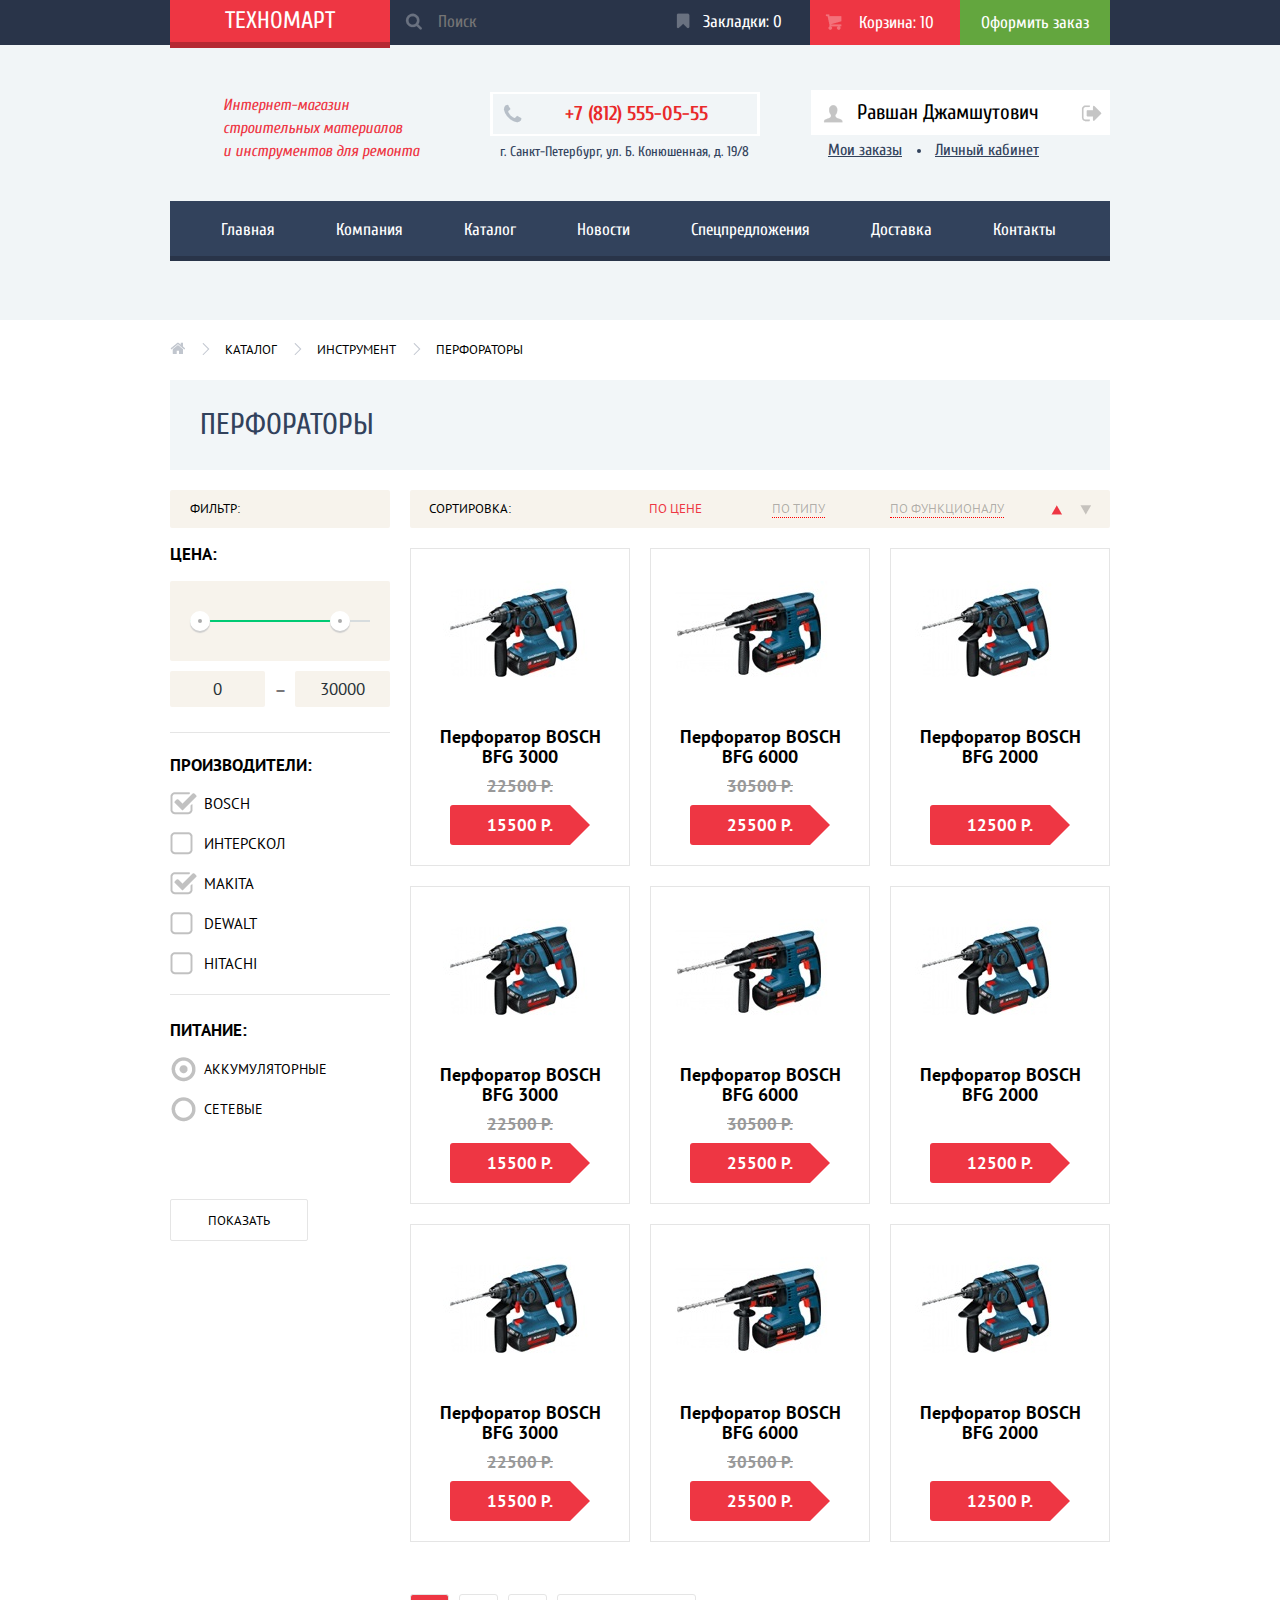
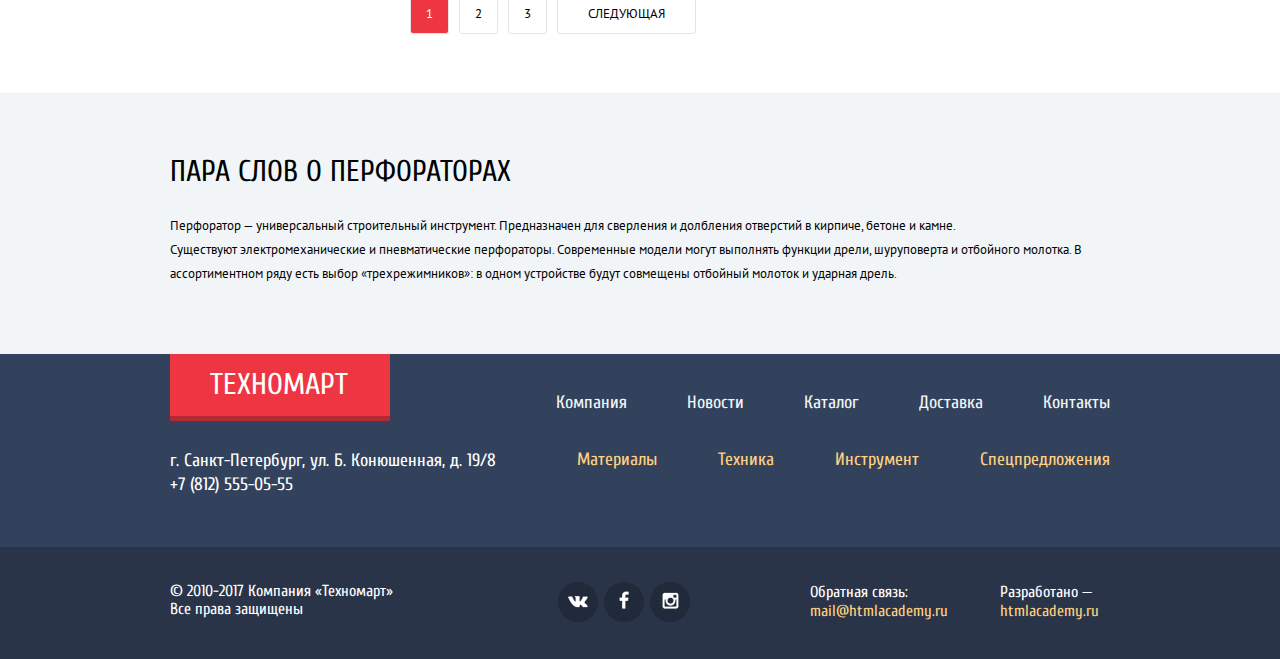
==== commit f9b0c91b: "Базовые критерии" ====
--- a/catalog.html
+++ b/catalog.html
@@ -1,9 +1,9 @@
 <!DOCTYPE html>
 <html lang="ru">
 	<head>
-		<link href="https://fonts.googleapis.com/css?family=Cuprum:400,400i,700|PT+Sans:400,400i,700&amp;subset=cyrillic" rel="stylesheet">
+		<link href="https://fonts.googleapis.com/css?family=Cuprum:400,400i,700%7CPT+Sans:400,400i,700&amp;subset=cyrillic" rel="stylesheet">
 		<link rel="stylesheet" href="css/normalize.css">
-		<link href="css/style.min.css" rel="stylesheet">
+		<link href="css/style.css" rel="stylesheet">
 		<meta charset="utf-8">
 		<title>HTML Academy: Техномарт</title>
 	</head>
@@ -12,7 +12,7 @@
 			<div class="upper-header">
 				<div class="container">
 					<div class="index-logo">
-						<a href="#">
+						<a href="index.html">
  							Техномарт
  						</a>
 					</div>
@@ -39,7 +39,7 @@
 			<div class="central-header clearfix">
 				<div class="container">
 					<p class="market-description">
-						Интернет-магазин<br>
+						Интернет-магазин
 						строительных материалов<br>
 						и инструментов для ремонта
 					</p>
@@ -51,7 +51,7 @@
 					</div>
 					<div class="active-account">
 						<a href="#" class="btn-loged btn-account">Равшан Джамшутович</a>
-						<a href="#" class="btn-log-out btn-account">Выйти<a>
+						<a href="#" class="btn-log-out btn-account">Выйти</a>
 						<a  href="#" class="btn-account-active btn-account btn-account-dot">Мои заказы</a>
 						<a href="#" class="btn-account-active btn-account">Личный кабинет</a>
 					</div>
@@ -89,8 +89,8 @@
 			<div class="container">
 				<ul class="breadcrumbs">
 					<li>
-						<a href="#">
-							<img src="img/icon-home.png" alt="На главную">  
+						<a href="index.html">
+							<img width="15" height="12" src="img/icon-home.png" alt="На главную">  
 						</a> 
 					</li>
 					<li>
@@ -118,16 +118,16 @@
 					</div>
 				</div>
 				<div class="clearfix">
-					<form class="show-items" action="#" method="get">
+					<form class="show-items" action="/sort-list.html" method="get">
 						<div class="item-groups">
 							<div class="range">
 								<h2 class="price-title">Цена:</h2>
 								<div class="range-controls">
 									<div class="scale">
-		            					<div class="bar" style=" width: 82%"></div>
-		          					</div>
-		          					<div class="toggle toggle-min"></div>
-		          					<div class="toggle toggle-max"></div>
+										<div class="bar" style=" width: 82%"></div>
+										</div>
+										<div class="toggle toggle-min"></div>
+										<div class="toggle toggle-max"></div>
 								</div>
 								<div class="price-controls">
 									<input type="text" value="0" name="min-price">
@@ -137,52 +137,38 @@
 							</div>
 							<div class="item-producers">
 								<h2 class="select-title">Производители:</h2>
-								<div>
-									<input type="checkbox" id="checkbox-1" name="bosch" checked>
-									<label for="checkbox-1" class="checkbox-label">
-										Bosch
-									</label>
-								</div>
-								<div>
-									<input type="checkbox" id="checkbox-2" name="interskol">
-									<label for="checkbox-2" class="checkbox-label">
-										Интерскол
-									</label>
-								</div>
-								<div>
-									<input type="checkbox" id="checkbox-3"  name="makita" checked>
-									<label for="checkbox-3" class="checkbox-label">
-										Makita
-									</label>
-								</div>
-								<div>
-									<input type="checkbox" id="checkbox-4" name="dewalt">
-									<label for="checkbox-4" class="checkbox-label">
-										Dewalt
-									</label>
-								</div>
-								<div>
-									<input type="checkbox" id="checkbox-5" name="Hitachi" >
-									<label for="checkbox-5" class="checkbox-label">
-										Hitachi
-									</label>
-								</div>
+								<input class="checkbox-input" type="checkbox" id="checkbox-1" name="bosch" checked>
+								<label for="checkbox-1" class="checkbox-label">
+									Bosch
+								</label>
+								<input class="checkbox-input" type="checkbox" id="checkbox-2" name="interskol">
+								<label for="checkbox-2" class="checkbox-label">
+									Интерскол
+								</label>
+								<input class="checkbox-input" type="checkbox" id="checkbox-3"  name="makita" checked>
+								<label for="checkbox-3" class="checkbox-label">
+									Makita
+								</label>
+								<input class="checkbox-input" type="checkbox" id="checkbox-4" name="dewalt">
+								<label for="checkbox-4" class="checkbox-label">
+									Dewalt
+								</label>
+								<input class="checkbox-input" type="checkbox" id="checkbox-5" name="Hitachi" >
+								<label for="checkbox-5" class="checkbox-label">
+									Hitachi
+								</label>
 							</div>
 						</div>
 						<div class="item-groups">
 							<h2 class="select-title">Питание:</h2>
-							<div>
-								<input type="radio" id="radio-1" name="groups-select" value="battery" checked>
-								<label for="radio-1" class="radio-label">
-									Аккумуляторные
-								</label>
-							</div>
-							<div>
-								<input type="radio" id="radio-2" name="groups-select" value="socket">
-								<label for="radio-2" class="radio-label">
-									Сетевые
-								</label>
-							</div>
+							<input class="radio-input" type="radio" id="radio-1" name="groups-select" value="battery" checked>
+							<label for="radio-1" class="radio-label">
+								Аккумуляторные
+							</label>
+							<input class="radio-input" type="radio" id="radio-2" name="groups-select" value="socket">
+							<label for="radio-2" class="radio-label">
+								Сетевые
+							</label>
 						</div>
 						<div>
 							<input type="submit" value="Показать" class="btn-show-items">
@@ -191,7 +177,7 @@
 					<section class="item-list list-article">
 						<article class="item-article">
 							<div class="hidden-buttons">
-								<a href="https://technomart/buy.ru" class="btn-buy-item">  <!--скрытые кнопки-->
+								<a href="/buy.html" class="btn-buy-item">  <!--скрытые кнопки-->
 									Купить
 								</a>
 								<a href="#" class="btn-add-bookmark">
@@ -213,7 +199,7 @@
 						</article>
 						<article class="item-article">
 							<div class="hidden-buttons">
-								<a href="https://technomart/buy.ru" class="btn-buy-item">  <!--скрытые кнопки-->
+								<a href="/buy.html" class="btn-buy-item">  <!--скрытые кнопки-->
 									Купить
 								</a>
 								<a href="#" class="btn-add-bookmark">
@@ -235,7 +221,7 @@
 						</article>
 						<article class="item-article flag-new">
 							<div class="hidden-buttons show-buttons">
-								<a href="https://technomart/buy.ru" class="btn-buy-item">  <!--скрытые кнопки-->
+								<a href="/buy.html" class="btn-buy-item">  <!--скрытые кнопки-->
 									Купить
 								</a>
 								<a href="#" class="btn-add-bookmark">
@@ -254,7 +240,7 @@
 						</article>
 						<article class="item-article">
 							<div class="hidden-buttons">
-								<a href="https://technomart/buy.ru" class="btn-buy-item">  <!--скрытые кнопки-->
+								<a href="/buy.html" class="btn-buy-item">  <!--скрытые кнопки-->
 									Купить
 								</a>
 								<a href="#" class="btn-add-bookmark">
@@ -276,7 +262,7 @@
 						</article>
 						<article class="item-article flag-new">
 							<div class="hidden-buttons">
-								<a href="https://technomart/buy.ru" class="btn-buy-item">  <!--скрытые кнопки-->
+								<a href="/buy.html" class="btn-buy-item">  <!--скрытые кнопки-->
 									Купить
 								</a>
 								<a href="#" class="btn-add-bookmark">
@@ -298,7 +284,7 @@
 						</article>
 						<article class="item-article">
 							<div class="hidden-buttons">
-								<a href="https://technomart/buy.ru" class="btn-buy-item">  <!--скрытые кнопки-->
+								<a href="/buy.html" class="btn-buy-item">  <!--скрытые кнопки-->
 									Купить
 								</a>
 								<a href="#" class="btn-add-bookmark">
@@ -317,7 +303,7 @@
 						</article>
 						<article class="item-article flag-new">
 							<div class="hidden-buttons">
-								<a href="https://technomart/buy.ru" class="btn-buy-item">  <!--скрытые кнопки-->
+								<a href="/buy.html" class="btn-buy-item">  <!--скрытые кнопки-->
 									Купить
 								</a>
 								<a href="#" class="btn-add-bookmark">
@@ -339,7 +325,7 @@
 						</article>
 						<article class="item-article">
 							<div class="hidden-buttons">
-								<a href="https://technomart/buy.ru" class="btn-buy-item">  <!--скрытые кнопки-->
+								<a href="/buy.html" class="btn-buy-item">  <!--скрытые кнопки-->
 									Купить
 								</a>
 								<a href="#" class="btn-add-bookmark">
@@ -361,7 +347,7 @@
 						</article>
 						<article class="item-article">
 							<div class="hidden-buttons">
-								<a href="https://technomart/buy.ru" class="btn-buy-item">  <!--скрытые кнопки-->
+								<a href="/buy.html" class="btn-buy-item">  <!--скрытые кнопки-->
 									Купить
 								</a>
 								<a href="#" class="btn-add-bookmark">
@@ -395,7 +381,7 @@
 						</h2>
 						<p>
 							Перфоратор — универсальный строительный инструмент. Предназначен для сверления и долбления отверстий в кирпиче, бетоне и камне.<br>
-							Существуют электромеханические и пневматические перфораторы. Современные модели могут выполнять функции дрели, шуруповерта и отбойного молотка. В<br>
+							Существуют электромеханические и пневматические перфораторы. Современные модели могут выполнять функции дрели, шуруповерта и отбойного молотка. В
 							aссортиментном ряду есть выбор «трехрежимников»: в одном устройстве будут совмещены отбойный молоток и ударная дрель.
 						</p>
 					</div>
@@ -404,11 +390,11 @@
 			<section class="pre-footer clearfix">
 				<div class="container">
 					<div class="logo-block">
-						<a href="#">
+						<a href="index.html">
 							Техномарт
 						</a>
 						<p class="pre-footer-adress">
-							г. Санкт-Петербург, ул. Б. Конюшенная, д. 19/8<br>
+							г. Санкт-Петербург, ул. Б. Конюшенная, д. 19/8
 							+7 (812) 555-05-55
 						</p>
 					</div>
@@ -451,7 +437,7 @@
 		<footer class="main-footer clearfix">
 			<div class="container">
 				<section class="copyright">
-					<p>© 2010-2017 Компания «Техномарт»<br>
+					<p>© 2010-2017 Компания «Техномарт»
 					Все права защищены</p>
 				</section>
 				<section class="footer-social">
@@ -475,10 +461,10 @@
 				<p>Товар добавлен в корзину!</p>
 			</div>
 			<div class="button-background">
-				<a class="btn-modul-catalog">Оформить заказ</a>
+				<a class="btn-modul-catalog red-button">Оформить заказ</a>
 				<a class="btn-modul-selected">Продолжить покупки</a>
 			</div>
 		</div>
-		<script src="js/catalog.min.js"></script>
+		<script src="js/script.js"></script>
 	</body>
 </html>
--- a/css/style.css
+++ b/css/style.css
@@ -0,0 +1,2551 @@
+body {
+	font-size: 14px;
+	line-height: 24px;
+	color: #000000;
+	font-weight: normal;
+	font-family: "Cuprum","PT Sans", "Arial", sans-serif;
+}
+
+h1 {
+	font-size: 30px;
+	line-height: 30px;
+	color: 32425c;
+	font-weight: normal;
+	font-family: "Cuprum", "Arial", sans-serif;
+}
+
+h2 {
+	font-size: 30px;
+	line-height: 24px;
+	color: 000000;
+	font-weight: normal;
+	font-family: "Cuprum", "Arial", sans-serif;
+}
+
+.sprite {
+	background-image: url(../img/sprite.png);
+	background-repeat: no-repeat;
+	display: block;
+}
+
+.sprite-cross {
+	width: 21px;
+	height: 21px;
+	background-position: -10px -10px;
+}
+
+.sprite-icon-basket {
+	width: 17px;
+	height: 16px;
+	background-position: -10px -51px;
+}
+
+.sprite-icon-basket-active {
+	width: 17px;
+	height: 16px;
+	background-position: -10px -87px;
+}
+
+.sprite-icon-bookmark {
+	width: 14px;
+	height: 16px;
+	background-position: -10px -123px;
+}
+
+.sprite-icon-bookmark-active {
+	width: 14px;
+	height: 16px;
+	background-position: -10px -159px;
+}
+
+.sprite-icon-check-off {
+	width: 23px;
+	height: 23px;
+	background-position: -10px -195px;
+}
+
+.sprite-icon-check-off-pointer {
+	width: 23px;
+	height: 23px;
+	background-position: -10px -238px;
+}
+
+.sprite-icon-check-on {
+	width: 27px;
+	height: 23px;
+	background-position: -10px -281px;
+}
+
+.sprite-icon-check-on-pointer {
+	width: 27px;
+	height: 23px;
+	background-position: -10px -324px;
+}
+
+.sprite-icon-circle {
+	width: 25px;
+	height: 25px;
+	background-position: -10px -367px;
+}
+
+.sprite-icon-circle-dot {
+	width: 25px;
+	height: 25px;
+	background-position: -10px -412px;
+}
+
+.sprite-icon-circle-dot-pointer {
+	width: 25px;
+	height: 25px;
+	background-position: -10px -457px;
+}
+
+.sprite-icon-circle-pointer {
+	width: 25px;
+	height: 25px;
+	background-position: -10px -502px;
+}
+
+.sprite-icon-down-active {
+	width: 9px;
+	height: 9px;
+	background-position: -10px -547px;
+}
+
+.sprite-icon-down-dir {
+	width: 11px;
+	height: 10px;
+	background-position: -10px -576px;
+}
+
+.sprite-icon-down-pointer {
+	width: 11px;
+	height: 10px;
+	background-position: -10px -606px;
+}
+
+.sprite-icon-facebook {
+	width: 10px;
+	height: 18px;
+	background-position: -10px -636px;
+}
+
+.sprite-icon-home {
+	width: 15px;
+	height: 12px;
+	background-position: -10px -674px;
+}
+
+.sprite-icon-instagram {
+	width: 17px;
+	height: 17px;
+	background-position: -10px -706px;
+}
+
+.sprite-icon-left {
+	width: 22px;
+	height: 40px;
+	background-position: -10px -743px;
+}
+
+.sprite-icon-login {
+	width: 20px;
+	height: 17px;
+	background-position: -10px -803px;
+}
+
+.sprite-icon-login-active {
+	width: 20px;
+	height: 17px;
+	background-position: -10px -840px;
+}
+
+.sprite-icon-logout {
+	width: 21px;
+	height: 17px;
+	background-position: -10px -877px;
+}
+
+.sprite-icon-logout-active {
+	width: 21px;
+	height: 17px;
+	background-position: -10px -914px;
+}
+
+.sprite-icon-phone {
+	width: 19px;
+	height: 19px;
+	background-position: -10px -951px;
+}
+
+.sprite-icon-right {
+	width: 22px;
+	height: 40px;
+	background-position: -10px -990px;
+}
+
+.sprite-icon-right-breadcrumbs {
+	width: 8px;
+	height: 12px;
+	background-position: -10px -1050px;
+}
+
+.sprite-icon-search {
+	width: 17px;
+	height: 17px;
+	background-position: -10px -1082px;
+}
+
+.sprite-icon-search-active {
+	width: 17px;
+	height: 17px;
+	background-position: -10px -1119px;
+}
+
+.sprite-icon-search-red {
+	width: 17px;
+	height: 17px;
+	background-position: -10px -1156px;
+}
+
+.sprite-icon-up-dir {
+	width: 11px;
+	height: 10px;
+	background-position: -10px -1193px;
+}
+
+.sprite-icon-up-dir-active {
+	width: 11px;
+	height: 10px;
+	background-position: -10px -1223px;
+}
+
+.sprite-icon-up-pointer {
+	width: 11px;
+	height: 10px;
+	background-position: -10px -1253px;
+}
+
+.sprite-icon-user {
+	width: 20px;
+	height: 18px;
+	background-position: -10px -1283px;
+}
+
+.sprite-icon-user-active {
+	width: 20px;
+	height: 18px;
+	background-position: -10px -1321px;
+}
+
+.sprite-icon-vk {
+	width: 20px;
+	height: 12px;
+	background-position: -10px -1359px;
+}
+
+.sprite-new-flag {
+	width: 60px;
+	height: 59px;
+	background-position: -10px -1391px;
+}
+
+.clearfix::after {
+	content: "";
+	display: table;
+	clear: both;
+}
+
+.container {
+	width: 940px;
+	margin: 0 auto;
+	padding: 0 10px;
+}
+
+.main-header {
+	background: #f1f5f7;
+	min-height: 260px;
+	padding-bottom: 60px;
+	margin-bottom: 21px;
+}
+
+.upper-header {
+	background: #293449;
+	margin: 0 auto;
+	min-height: 42px;
+}
+
+.central-header {
+	background: #f1f5f7;
+	margin: 0px auto;
+}
+
+.main-navigation {
+	box-shadow: 0 5px 0 0 #293449;
+	font-family: "Cuprum", "Arial", sans-serif;
+	background: #32425c; 
+}
+
+.main-navigation a {
+	display: block;			/*что бы увеличить активную область ссылок сделали их блочными и добавили отступы*/
+	padding-top: 17px;
+	padding-bottom: 14px;
+	padding-left: 33px;
+	padding-right: 28px;
+	color: #ffffff;
+	text-decoration: none;
+}
+
+.main-navigation ul { 
+							/* обнулили отступы и удалили маркеры у меню*/
+	position: relative;
+	margin: 0;
+	padding-left: 18px;
+	list-style: none;
+	font-size: 0;
+}
+.main-navigation li {  /*выстроили элементы списка в одну строку*/
+	display: inline-block;
+	font-size: 17px;
+	line-height: auto;
+	vertical-align: top;
+}
+
+.main-navigation a:hover {
+	background: #293449;
+}
+.main-navigation a:active {
+	background: #1d2739;
+	color: #868c95;
+}
+	              			/* элементы central-header*/
+.market-description {
+	margin-top: 49px;
+	margin-left: 53px;
+	margin-right: 70px;
+	float: left;
+	width: 197px;
+	min-height: 60px; 
+	color: #ee3643;
+	font-style: italic;
+	font-size: 16px;
+	line-height: 23px;
+}
+.header-contacts {
+	margin-top: 47px;
+	margin-bottom: 37px;
+	margin-right: auto;
+	float: left;
+	width: 270px;
+	min-height: 70px;
+}
+.phone-number {
+	position: relative;
+	padding-left: 72px;
+	padding-right: 15px;
+	padding-bottom: 11px;
+	padding-top: 11px;
+	border-top: 2px solid white;
+	border-bottom: 2px solid white; 
+	border-left: 3px solid white;
+	border-right: 3px solid white; 
+	color: #e9292a;
+	font-size: 20px;
+	line-height: 18px;
+	font-weight: 700;
+	font-family: "Cuprum", "Arial", sans-serif;	
+}
+
+.phone-number::before {
+	content: "";
+	position: absolute;
+	top: 10px;
+	left: 10px;
+	width: 19px;
+	height: 19px;
+	background: transparent url("../img/sprite.png") no-repeat;
+	background-position: -10px -951px; 
+}
+
+.adress-header {
+	display: inline-block;
+	vertical-align: middle;
+	margin-left: 10px;
+	margin-top: 4px; 
+	font-size: 14px;
+	line-height: 24px;
+	font-family: "Cuprum", "Arial", sans-serif;
+	color: #32425c;
+}
+
+.enter-account {
+	margin-top: 45px;
+	float: right;
+	width: auto;	
+}
+
+.active-account {
+	margin-top: 45px;
+	float: right;
+	width: 299px;
+}
+
+.btn-loged {
+	width: 100%;
+	max-width: 187px; 
+	position: relative;
+	font-size: 21px;
+	font-family: "Cuprum", "Arial", sans-serif;
+	line-height: auto;
+	padding-left: 46px;
+	padding-bottom: 11px;
+	padding-right: 20px;
+	padding-top: 10px;
+	display: inline-block;
+	vertical-align: middle;
+	background-color: #ffffff;	
+	text-decoration: none;
+	color: black;
+}
+
+.btn-log-out {
+	position: relative;
+	margin: 0;
+	font-size: 0;
+	background-color: #ffffff;
+	display: inline-block;
+	vertical-align: middle;
+	float: right;
+	width: 46px;
+	height: 45px;
+}
+/* изменение состояний кнопки Равшан*/
+
+.btn-log-out::after {		
+	content: "";
+	position: absolute;
+	top: 15px;
+	right: 8px;
+	background: transparent url("../img/sprite.png") no-repeat;
+	width: 21px;
+	height: 17px;
+	background-position: -10px -877px;
+}
+
+.btn-log-out:hover::after {
+	content: "";
+	position: absolute;
+	top: 15px;
+	right: 8px;
+	background: transparent url("../img/sprite.png") no-repeat;
+	width: 21px;
+	height: 17px;
+	background-position: -10px -914px;
+
+}
+
+.btn-log-out:active::after {
+	content: "";
+	position: absolute;
+	top: 15px;
+	right: 8px;
+	background: transparent url("../img/sprite.png") no-repeat;
+	width: 21px;
+	height: 17px;
+	background-position: -10px -877px;    
+}
+
+.btn-loged::before {		/* изменение состояний кнопки Равшан*/
+	content: "";
+	position: absolute;
+	top: 15px;
+	left: 12px;
+	background: transparent url("../img/sprite.png") no-repeat;
+	width: 20px;
+	height: 18px;
+	background-position: -10px -1283px;
+}
+
+.btn-loged:hover::before {
+	content: "";
+	position: absolute;
+	top: 15px;
+	left: 12px;
+	background: transparent url("../img/sprite.png") no-repeat;
+	width: 20px;
+	height: 18px;
+	background-position: -10px -1321px;
+
+}
+
+.btn-loged:active::before {
+	content: "";
+	position: absolute;
+	top: 15px;
+	left: 12px;
+	background: transparent url("../img/sprite.png") no-repeat;
+	width: 20px;
+	height: 18px;
+	background-position: -10px -1283px;  
+}
+
+.btn-account-login {
+	position: relative;
+	font-size: 21px;
+	line-height: auto;
+	padding-left: 47px;
+	padding-bottom: 11px;
+	padding-right: 26px;
+	padding-top: 11px;
+	display: inline-block;
+	vertical-align: middle;
+	background-color: #ffffff;	
+	text-decoration: none;
+	color: black;
+	font-family: "Cuprum", "Arial", sans-serif;
+}
+
+.btn-account-login::before {
+	content: "";
+	position: absolute;
+	top: 15px;
+	left: 14px;
+	background: transparent url("../img/sprite.png") no-repeat;
+	width: 20px;
+	height: 17px;
+	background-position: -10px -803px;
+}
+
+.btn-account-login:hover::before {
+	content: "";
+	position: absolute;
+	top: 15px;
+	left: 14px;
+	background: transparent url("../img/sprite.png") no-repeat;
+	width: 20px;
+	height: 17px;
+	background-position: -10px -840px;
+}
+
+.btn-account-login:active::before {
+	content: "";
+	position: absolute;
+	top: 15px;
+	left: 14px;
+	background: transparent url("../img/sprite.png") no-repeat;
+	width: 20px;
+	height: 17px;
+	background-position: -10px -803px;    
+}
+
+.btn-account:hover {
+	color: #ee3643;
+}
+
+.btn-account:active {
+	color: #b2b2b2;
+}
+
+.btn-account-regist {
+	padding: 11px 24px;
+	font-size: 21px;
+	line-height: auto;
+	margin-left: 6px;
+	background-color: #ffffff;
+	display: inline-block;
+	vertical-align: middle;
+	text-decoration: none;
+	color: black;
+	font-family: "Cuprum", "Arial", sans-serif;
+}
+
+.btn-account-active{
+	position: relative;
+	margin-top: 3px;
+	margin-left: 17px;
+	margin-right: 12px;
+	display: inline-block;
+	vertical-align: middle;
+	color: #32425c;
+	font-size: 16px;
+	font-family: "Cuprum", "Arial", sans-serif;
+}
+
+.btn-account-dot::before {
+	content: "";
+	position: absolute;
+	top: 11px;
+	left: 89px;
+	background: #32425c;
+	border-radius: 10px;
+	width: 4px;
+	height: 4px;
+}
+									/* элементы upper-header*/
+.client-bar-list a {
+	color: #ffffff;
+	text-decoration: none;
+}
+
+.client-bar-list {
+	float: right;
+	margin: 0;
+	padding: 0;
+	font-size: 0;
+	list-style: none;
+}
+
+.client-bar-list li {
+	display: inline-block;
+	font-size: 17px;
+	line-height: auto;
+	vertical-align: top;
+}
+
+.place-order {
+	padding-top: 11px;
+	padding-bottom: 10px;
+	padding-right: 21px;
+	padding-left: 21px;
+	display: block;
+	background: #63a63e;
+	font-family: "Cuprum", "Arial", sans-serif;
+}
+
+.active-basket {
+	position: relative;
+	padding-top: 11px;
+	padding-bottom: 10px;
+	padding-right: 26px;
+	padding-left: 49px;
+	background: #ee3643;
+	display: block;
+	font-family: "Cuprum", "Arial", sans-serif;	
+}
+
+.bookmarks {
+	position: relative;
+	display: block;	
+	padding-right: 28px;
+	padding-left: 45px;
+	padding-top: 10px;
+	padding-bottom: 10px;
+	font-family: "Cuprum", "Arial", sans-serif;
+}
+
+.basket {
+	position: relative;
+	padding-top: 11px;
+	padding-bottom: 10px;
+	padding-right: 31px;
+	padding-left: 49px;
+	display: block;
+	font-family: "Cuprum", "Arial", sans-serif;	
+}
+
+.active-basket::before {
+	content: "";
+	position: absolute;
+	top: 14px;
+	left: 15px;
+	background: url("../img/sprite.png") no-repeat;
+	width: 17px;
+	height: 16px;
+	background-position: -10px -87px;
+	opacity: 0.3;
+}
+
+.basket::before {
+	content: "";
+	position: absolute;
+	top: 14px;
+	left: 15px;
+	background:  url("../img/sprite.png") no-repeat;
+	width: 17px;
+	height: 16px;
+	background-position: -10px -87px;
+	opacity: 0.3;
+}
+
+.bookmarks::before {
+	content: "";
+	position: absolute;
+	top: 13px;
+	left: 18px;
+	background: url("../img/sprite.png") no-repeat;
+	width: 14px;
+	height: 16px;
+	background-position: -10px -159px;
+	opacity: 0.3;
+}
+
+.bookmarks:hover::before, .basket:hover::before, .active-basket:hover::before {
+	opacity: 1;
+}
+
+.bookmarks:active::before, .basket:active::before, .active-basket:active::before {
+	opacity: 0.5;
+}
+
+.place-order:hover {
+	background: #5fbb2d;
+}
+
+.bookmarks:hover {
+	background: #212a3a;
+}
+
+.basket:hover {
+	background: #212a3a;
+}
+
+.place-order:active {
+	color: rgba( 255, 255, 255, 0.5);
+	background: #63a63e;
+}
+
+.bookmarks:active {
+	color: rgba( 255, 255, 255, 0.6);
+	background: #161d29;
+}
+
+.basket:active {
+	color: rgba( 255, 255, 255, 0.5);
+	background: #161d29;
+}
+
+.active-basket:active {
+	color: rgba( 255, 255, 255, 0.5);
+}
+
+.index-logo {
+	float: left;
+	width: 220px;
+}
+.index-logo a {
+	display: block;			
+	font-size: 24px;
+	line-height: 24px;
+	padding-top: 9px ;
+	padding-bottom: 9px ;
+	padding-left: 55px;
+	padding-right: 54px;
+	color: #ffffff;
+	background-color: #ee3643;
+	text-decoration: none;
+	text-transform: uppercase;
+}
+
+.index-logo {
+	box-shadow: 0 6px 0 0 #b52933;
+}
+
+.index-logo a:hover {
+	background: #ca2c37;
+}
+
+.index-logo a:active {
+	background: #ba2732;
+}
+
+.search input[type="text"] {
+	position: relative;
+	background: #293449;
+	float: left;
+	min-width: 217px;
+	padding-left: 48px;
+	padding-top: 13px;
+	padding-bottom: 14px;
+	border: none;
+	color: white;
+	font-size: 17px;
+	font-family: "Cuprum", "Arial", sans-serif;
+	background-image: url("../img/sprite.png");
+	background-repeat: no-repeat;
+	width: 17px;
+	height: 17px;
+	background-position: 5px -1069px;
+}
+
+.search input[type="text"]:hover {    
+	background-image: url("../img/sprite.png");
+	background-repeat: no-repeat;
+	background-color: #212a3a; 
+	width: 17px;
+	height: 17px;
+	background-position: 5px -1106px;
+}
+
+.search input[type="text"]:focus {    
+	background-image: url("../img/sprite.png");
+	background-repeat: no-repeat;
+	background-color: #ffffff;
+	color: #000000; 
+	width: 17px;
+	height: 17px;
+	background-position: 5px -1143px;
+}
+														/* разметка промо блока*/
+.promo-block {
+	width: 940px;
+	margin-bottom: 33px;
+	margin-top: 60px; 
+}
+
+.promo-materials {
+	position: relative;
+	float: left;
+	margin-left: 20px;
+	margin-bottom: 20px;
+	width: 300px; 
+	min-height: 123px; 
+}
+
+.promo-materials:nth-child(1) {
+	margin: 0px;
+}
+
+.promo-materials:nth-child(4) {
+	float: right;
+}
+
+.promo-materials:nth-child(5) {
+	float: right;
+}
+
+.btn-promo-title {
+	width: 135px;
+	height: 28px;
+	padding-top: 10px;
+	text-transform: uppercase;
+	text-decoration: none;
+	position: absolute;
+	bottom: 20px;
+	left: 25px;
+	float: left;
+	text-align: center;
+	color: #ffffff;
+	font-size: 14px;
+	line-height: 18px;
+	font-family: "Cuprum", "Arial", sans-serif;
+	background: rgba(0,0,0, 0.1);
+	border-radius: 2px;
+}
+
+.btn-promo-title-right {
+	width: 135px;
+	height: 28px;
+	padding-top: 10px;
+	text-transform: uppercase;
+	text-decoration: none;
+	position: absolute;
+	bottom: 20px ;
+	left: 23px ;
+	float: left;
+	text-align: center;
+	color: #ffffff;
+	font-size: 14px;
+	line-height: 18px;
+	font-family: "Cuprum", "Arial", sans-serif;
+	background: rgba(0,0,0, 0.1);
+	border-radius: 2px;
+}
+
+.btn-promo-title:hover, .btn-promo-title-right:hover {
+	background: rgba(0,0,0, 0.2);
+}
+
+.btn-promo-title:active, .btn-promo-title-right:active {
+	background: rgba(0,0,0, 0.3); 
+}
+
+.promo-title {
+	position: absolute;
+	bottom: 73px;
+	left: 23px;
+	font-weight: bold;
+	font-size: 24px;
+	line-height: 30px;
+	color: #ffffff;
+	font-family: "Cuprum", "Arial", sans-serif;
+}
+
+.materials-picture {
+	background: #f6b22d url("../img/icon-materials.png") no-repeat;
+	background-position: 213px 30px;
+}
+
+.tool-picture {
+	background: #4aafde url("../img/icon-tool.png") no-repeat;
+	background-position: 196px 32px;
+}
+
+.equipment-picture {
+	background: #cc79d1 url("../img/icon-equipment.png") no-repeat;
+	background-position: 190px 30px;
+}
+
+.discount-picture {
+	background: #85d179 url("../img/icon-discount.png") no-repeat;
+	background-position: 193px 25px;
+}
+
+.delivery-picture{
+	background: #f6b22d url("../img/icon-delivery.png") no-repeat;
+	background-position: 190px 28px;
+}
+
+.slider{
+	width: 620px;
+	float: left;
+	position: relative;
+}
+
+.slider-content{
+	margin: 0px;
+}
+
+.open-catalog a {
+	width: 194px;
+	height: 28px;
+	padding-top: 11px;
+	text-transform: uppercase;
+	text-decoration: none;
+	position: absolute;
+	z-index: 1;
+	bottom: 30px ;
+	left: 25px;
+	padding-left: 2px;
+	text-align: center;
+	color: #ffffff;
+	font-size: 14px;
+	line-height: 18px;
+	font-family: "Cuprum", "Arial", sans-serif;
+	background: #ee3643;
+	border-radius: 2px;
+}
+
+.red-button:hover {
+	background: #ca2c37;
+}
+
+.red-button:active {
+	background: #ba2732;
+}
+
+.slider-prev, .slider-next {
+	display: none;
+	position: relative;
+}
+
+.slider-prev-label, .slider-next-label {
+	position: relative;
+	display: block;
+}
+
+.slider-prev-label::before {
+	content: "";
+	position: absolute;
+	cursor: pointer;
+	bottom: 120px;
+	left: 25px;
+	z-index: 1;
+	background-image: url("../img/sprite.png");
+	background-repeat: no-repeat;
+	width: 22px;
+	height: 40px;
+	background-position: -10px -743px;
+}
+
+.slider-next-label::before {
+	content: "";
+	position: absolute;
+	cursor: pointer;
+	bottom: 120px;
+	right: 20px;
+	z-index: 1;
+	background-image: url("../img/sprite.png");
+	background-repeat: no-repeat;
+	width: 22px;
+	height: 40px;
+	background-position: -10px -990px;
+}
+
+.slider-info {
+	top: 30px;
+	left: 25px;
+	position: absolute;
+}
+
+.slider-info h2 {
+	font-size: 36px;
+	font-weight: bold;
+	color: #ffffff;
+	text-transform: uppercase;
+	margin: 0;
+	margin-bottom: 8px;
+}
+
+.slider-info span {
+	font-size: 18px;
+	line-height: 24px;
+	color: #ffffff;
+	font-family: "PT sans", "Arial", sans-serif;
+}
+
+.popular {
+	height: 90px;
+	background: #f7f3ec;
+	margin-bottom: 20px; 
+}
+
+.popular h1 {
+	padding-left: 25px;
+	display: inline-block;
+	vertical-align: middle;
+	text-transform: uppercase;
+	padding-bottom: 10px;
+	padding-top: 10px;
+	font-size: 30px;
+	line-height: 30px;
+	color: #32425c;
+}
+
+.popular-title-margin {
+	margin-left: 5px;
+}
+
+.show-popular {
+	width: 253px;
+	height: 28px;
+	padding-top: 10px;
+	margin-right: 25px;
+	margin-top: 25px;
+	text-transform: uppercase;
+	text-decoration: none;
+	float: right;
+	text-align: center;
+	color: #ffffff;
+	font-size: 14px;
+	line-height: 18px;
+	font-family: "Cuprum", "Arial", sans-serif;
+	background: #ee3643;
+	border-radius: 2px;
+} 
+
+.slider-2 {
+	display: none;
+}
+
+.slider-1-none {
+	display: none;
+}
+
+.show-slider {
+	display: block;
+	z-index: 5;
+}
+	                              /* товары*/
+.item-article {
+	position: relative;
+	display: inline-block;
+	margin-right: 20px;
+	margin-bottom: 20px;
+	vertical-align: top;
+	width: 218px;
+	border: 1px solid #e5e5e5;
+	font-weight: bold;
+	line-height: 20px;
+	text-align: center;
+	font-family: "PT Sans", "Arial", sans-serif;
+}
+ 
+.flag-new:before {
+	content: "";
+	position: absolute;
+	top: -1px;
+	right: -1px;
+	width: 60px;
+	height: 59px;
+	z-index: 20;
+	background: url("../img/sprite.png") no-repeat ;
+	background-position: -10px -2754px;
+}
+
+.item-article .hidden-buttons {
+	position: absolute;
+	top: 0;
+	left: 0;
+	width: 218px;
+	height: 88px;
+	padding: 40px 0;
+	background-color: rgba(255,255,255,0.9);
+	z-index: 10;
+}
+
+.hidden-buttons .btn-buy-item, .hidden-buttons .btn-add-bookmark {
+	position: relative;
+	display: block;
+	width: 129px;
+	margin: 0 auto;
+	margin-bottom: 7px;
+	padding: 7px 0;
+	border: 3px solid #63a63e;
+	border-bottom-color: #367315; 
+	background-color: #63a63e;
+	color: white;
+	font-size: 14px;
+	font-weight: normal;
+	font-family: "Cuprum", "Arial", sans-serif;
+	line-height: 18px;
+	text-decoration: none;
+	text-transform: uppercase;    
+	border-radius: 3px;
+}
+
+.hidden-buttons .btn-add-bookmark {
+	color: #32425c;
+	background: white;
+	border-bottom-color: #63a63e;
+}
+
+.btn-buy-item::before {
+	content: "";
+	position: absolute;
+	top:  6px;
+	left: 8px;
+	background: transparent url("../img/sprite.png") no-repeat;
+	width: 17px;
+	height: 16px;
+	background-position: -10px -87px;
+	opacity: 0.3;
+}
+
+.btn-buy-item:hover::before {
+	opacity: 1;
+}
+
+.hidden-buttons .btn-buy-item:hover {
+	border: 3px solid #5fbb2d;
+	border-bottom-color: #367315;
+	background: #5fbb2d;
+}
+
+.hidden-buttons .btn-buy-item:active {
+	border: 3px solid #518534;
+	border-bottom-color: #518534;
+	background: #518534;
+}
+
+.btn-buy-item:active::before {
+	opacity: 1;
+}
+
+.hidden-buttons .btn-add-bookmark:hover {
+	border: 3px solid #32425c;
+}
+
+.hidden-buttons .btn-add-bookmark:active {
+	border: 3px solid #32425c;
+	opacity: 0.3;
+}
+
+.item-article .hidden-buttons {
+	display: none;
+}
+
+.item-article:hover .hidden-buttons {
+	display: block;
+}
+
+.item-article:hover {
+	box-shadow: 0 2px 30px -10px #000000;
+}
+
+.item-article .hidden-buttons {
+	display: none;
+}
+
+.item-article .image {
+	width: 218px;
+	height: 168px;
+}
+
+.image img {
+	max-width: 100%;
+}
+
+.item-article .product-name {
+	font-size: 18px;
+	line-height: 20px;
+	min-height: 40px;
+	padding: 0 25px;
+	margin-top: 10px;
+	margin-bottom: 10px;    
+}
+
+.item-article .full-price {
+	min-height: 20px;
+	margin-top: 0px;
+	margin-bottom: 6px;
+	font-size: 17px;
+	line-height: 18px;
+	color: #999999;
+	text-transform: uppercase;
+	text-decoration: line-through;
+}
+
+.product-name span {
+	text-transform: uppercase;
+}
+
+.item-article .sale-price {
+	position: relative;
+	width: 80px;
+	margin: 8px auto;
+	margin-bottom: 20px;
+	padding: 10px 30px;
+	color: white;
+	background: #ee3643;
+	border-radius: 3px;
+	font-size: 17px;
+	text-transform: uppercase;
+	cursor: pointer;
+}
+
+.item-article .sale-price:after {
+	content: "";
+	position: absolute;
+	top: 0;
+	right: -20px;
+	width: 0;
+	height: 0;
+	border: 20px solid white;
+	border-left-color: #ee3643;
+}
+
+.product-name + .sale-price {
+	margin-top: 38px;
+}
+
+.list-article .item-article:nth-child(3n) {
+	margin-right: 0;
+}
+
+.items-list .item-article:nth-child(4n) {
+	margin-right: 0;
+}
+
+.item-list {
+	font-size: 0;
+}
+
+.item-article {
+	font-size: 16px;
+}
+
+.items-list {
+	font-size: 0;
+}
+
+.popular-producers-logo {
+	font-size: 0;
+	margin-bottom: 65px;
+}
+
+.popular-producers-logo a {
+	position: relative;
+	display: inline-block;
+	vertical-align: top;
+	margin-bottom: 19px;
+	margin-right: 20px; 
+	background: #ffffff;
+	width: 218px;
+	height: 144px;
+	border: 1px solid #e5e5e5;
+}
+
+.popular-producers-logo a:nth-child(4n) {
+	margin: 0px;
+}
+
+.popular-producers-logo img {
+	margin: auto;
+	position: absolute;
+	top: 0; left: 0; bottom: 0; right: 0;
+}
+
+.popular-producers-logo a:hover {
+	box-shadow: 0 2px 30px -10px #000000; 
+}
+
+.popular-producers-logo a:active {
+	box-shadow: 0 2px 20px -10px #000000; 
+}
+
+.service-block {
+	padding-top: 67px; 
+	background: #f1f5f7;
+	margin-bottom: 59px;
+}
+
+.service-title {
+	margin-bottom: 55px;
+}
+
+.service-slider-buttons {
+	float: left;
+	width: 240px;
+}
+
+.service-slider-ul{
+	padding: 0px;
+	list-style: none;
+}
+
+.service-slider-ul  {
+	position: relative;
+}
+
+.service-slider-ul:before {
+	content: "";
+	position: absolute;
+	top: -50px;
+	right: 0px; 
+	background: transparent  url(../img/shadow-for-slider.png) no-repeat;
+	width: 10px;
+	height: 272px;	   
+}
+
+.service-slider-ul a {
+	display: inline-block;
+	vertical-align: middle;
+	width: 218px;
+	padding-left: 22px;
+	padding-top: 13px;
+	padding-bottom: 16px; 
+	border-top: 1px solid #405069;
+	border-bottom: 1px solid #293449; 
+	text-decoration: none;
+	font-family: "Cuprum", "Arial", sans-serif;
+	font-weight: bold;
+	font-size: 21px;
+	line-height: 30px;
+	color: #ffffff;
+	background: #32425c;
+}
+
+.active-delyvery-slider a{
+	color: #32425c;
+	background: #ffffff; 
+	font-weight: bold;
+	border: none;
+}
+
+.btn-delyvery-slider a:hover {
+	background: #293449;
+}
+
+.about-delivery {
+	width: 275px;
+	float: left;
+	padding-left: 82px;
+	padding-right: 340px;
+	background-image: url("../img/delivery-car.png");
+	background-position: 100% 38px;
+	background-repeat: no-repeat;
+	padding-bottom: 115px;
+		
+}
+
+.about-guarantee {
+	width: 381px;
+	float: left;
+	padding-left: 82px;
+	padding-right: 235px;
+	background-image: url("../img/guarantee-image.png");
+	background-position: 100% 38px;
+	background-repeat: no-repeat;
+	padding-bottom: 65px;
+	display: none;		
+}
+
+.about-credit {
+	width: 386px;
+	float: left;
+	margin-left: 82px;
+	padding-right: 229px;
+	background-image: url("../img/credit-image.png");
+	background-repeat: no-repeat;
+	background-position: 100% 38px; 
+	padding-bottom: 98px;
+	display: none;
+}
+
+.service-title h2 {
+	margin-top: 0px;
+	margin-bottom: 30px;
+	font-size: 30px;
+	color: #000000;
+	text-transform: uppercase;
+}
+
+.service-title p {
+	font-family: "PT sans", "Arial", sans-serif;
+	font-size: 13px;
+	line-height: 24px;
+}
+
+.service-slider h2 {
+	margin-top: 18px;
+	text-transform: uppercase;
+	font-size: 36px;
+	color: #32425c;
+}
+
+.service-slider p {
+	position: relative;
+	font-size: 13px ;
+	line-height: 24px;
+	font-family: "PT sans", "Arial", sans-serif ;
+	color: #000000;	
+}
+
+.about-company {
+	width: 520px;
+	float: left;
+}
+
+.about-credit a {
+	width: 195px;
+	height: 28px;
+	padding-top: 10px;
+	margin-right: 25px;
+	margin-top: 25px;
+	text-transform: uppercase;
+	text-decoration: none;
+	float: right;
+	text-align: center;
+	color: #ffffff;
+	font-size: 14px;
+	line-height: 18px;
+	font-family: "Cuprum", "Arial", sans-serif;
+	background: #ee3643;
+	border-radius: 2px;	
+	float: left;
+}	
+
+.adress-map {
+	width: 300px;
+	float: right;
+}
+
+.adress-map img {
+	margin-bottom: 32px;
+}
+
+.transport-list li {
+	position: relative;
+	font-size: 18px;
+	line-height: 20px;
+	font-family: "Cuprum", "Arial", sans-serif;
+	list-style: none;
+	margin-bottom: 20px;
+}
+
+.transport-list li::before {
+	content: "";
+	position: absolute;
+	top: 9px;
+	left: -36px; 
+	background: #fb565a no-repeat;
+	width: 25px;
+	height: 2px; 
+}
+
+.transport-list {
+	margin-top: 20px;
+	margin-bottom: 35px;
+	padding-left: 36px;
+}
+
+.more-about-company {
+	width: 220px;
+	height: 28px;
+	padding-top: 10px;
+	margin-right: 25px;
+	text-transform: uppercase;
+	text-decoration: none;
+	float: right;
+	text-align: center;
+	float: left;
+	color: #ffffff;
+	font-size: 14px;
+	line-height: 18px;
+	font-family: "Cuprum", "Arial", sans-serif;
+	background: #ee3643;
+	border-radius: 2px;
+}
+
+.btn-lost {
+	width: 300px;
+	height: 28px;
+	padding-top: 10px;
+	text-transform: uppercase;
+	text-decoration: none;
+	float: right;
+	text-align: center;
+	color: #ffffff;
+	font-size: 14px;
+	line-height: 18px;
+	font-family: "Cuprum", "Arial", sans-serif;
+	background: #ee3643;
+	border-radius: 2px;
+}
+
+.about-company-all h2{
+	text-transform: uppercase;
+	color: #000000;
+	margin-bottom: 30px;
+}
+
+.about-company p {
+	font-size: 13px;
+	line-height: 24px;
+	color: #000000;
+	font-family: "PT sans", "Arial", sans-serif;
+	margin-top: 23px;
+}
+
+.about-company-p {
+	width: 392px;
+}
+
+.adress-map p {
+	width: 185px;
+	font-size: 13px;
+	line-height: 24px;
+	color: #000000;
+	font-family: "PT sans", "Arial", sans-serif;
+	margin-bottom: 30px;
+}
+																/* содержание страницы catalog*/
+.breadcrumbs {
+	padding: 0;
+	margin-top: 15px;
+	margin-bottom: 15px;
+	font-family: "PT Sans", "Arial", sans-serif; 
+}
+
+.breadcrumbs li {
+	margin-right: 36px;
+	text-transform: uppercase;
+	font-size: 13px;
+	line-height: 18px;
+	display: inline-block;
+	vertical-align: top;
+	color: #000000;
+}
+
+.breadcrumbs a {
+	font-size: 13px;
+	line-height: 18px;
+	position: relative;
+	text-decoration: none;  
+	color: #000000;
+}
+
+.breadcrumbs a::after {   
+	content: "";
+	position: absolute;
+	top: 2px;
+	right: -25px;
+	background: transparent url("../img/sprite.png") no-repeat;
+	width: 8px;
+	height: 12px;
+	background-position: -10px -1050px;
+}
+
+.main-title {
+	background: #f2f6f8;
+	color: #32425c;
+	text-transform: uppercase;
+	padding-left: 30px;
+	padding-top: 30px;
+	padding-bottom: 30px; 
+	margin-top: 0px;
+}
+
+.sort {
+	font-family: "PT Sans", "Arial", sans-serif;
+	text-transform: uppercase;
+	font-size: 13px;
+	line-height: 18px;
+}
+
+.sort-filter {
+	width: 100%;
+	max-width: 200px;
+	padding-left: 20px;
+	border-radius: 2px;
+	padding-top: 10px;
+	padding-bottom: 10px;
+	float: left;
+	background: #f7f3ec;
+	margin-left: 0px;
+}
+
+.sort-btn-div {
+	border-radius: 2px;
+	min-width: 700px;
+	padding-top: 10px;
+	padding-bottom: 10px;
+	float: right;
+	background: #f7f3ec;
+}
+
+.btn-select-sort {
+	cursor: pointer;
+	color: rgba(0,0,0, 0.3);
+	border-bottom: 1px dotted red;
+}
+
+.btn-select-sort-active {
+	margin-right: 67px;
+	cursor: pointer;
+	color: #ee3643;
+}
+
+.btn-select-sort:hover, .btn-select-sort-active:hover {
+	color: #000000;
+	border-bottom: 1px solid red;
+}
+
+.on-type {
+	margin-right: 62px ;
+}
+
+.on-usebility {
+	margin-right: 35px ;
+}
+
+.arrow-up {
+	display: inline-block;
+	margin: 0 9px;
+	font-size: 0;
+	vertical-align: middle;
+	text-decoration: none;
+	background: transparent url("../img/sprite.png") no-repeat center;
+	width: 11px;
+	height: 10px;
+	background-position: -10px -1223px;
+}
+
+.arrow-down {
+	display: inline-block;
+	margin: 0 6px;
+	font-size: 0;
+	vertical-align: middle;
+	text-decoration: none;
+	width: 11px;
+	height: 10px;
+	background: transparent url("../img/sprite.png") no-repeat center;
+	background-position: -10px -576px;
+}
+
+.arrow-up:hover {
+	display: inline-block;
+	margin: 0 9px;
+	font-size: 0;
+	vertical-align: middle;
+	text-decoration: none;
+	background: transparent url("../img/sprite.png") no-repeat center;
+	width: 11px;
+	height: 10px;
+	background-position: -10px -1253px;
+}
+
+.arrow-down:hover {
+	display: inline-block;
+	margin: 0 6px;
+	font-size: 0;
+	vertical-align: middle;
+	text-decoration: none;
+	width: 11px;
+	height: 10px;
+	background: transparent url("../img/sprite.png") no-repeat center;
+	background-position: -10px -606px;
+}
+
+.sort-btn-div span {
+	margin-left: 19px;
+	margin-right: 135px;
+}
+
+.pages {
+	font-size: 13px;
+	font-family: "PT Sans", "Arial", sans-serif;
+}
+
+.list-article {
+	width: 700px;
+	float: right;
+	margin-top: 20px;
+	margin-bottom:45px;
+}
+
+.about-block {
+	float: left;
+	margin-top: 42px;
+	padding-bottom: 55px;
+}
+
+.about-block h2 {
+	text-transform: uppercase;
+	margin-bottom: 0px; 
+}
+
+.about-block p {
+	font-family: "PT sans", "Arial", sans-serif;
+	font-size: 13px;
+	line-height: 24px;
+	margin-top: 30px;
+} 
+
+.about-company-all{
+	margin-bottom: 85px;
+}
+
+.show-items {
+	float: left;
+	width: 170px;
+}
+
+.item-groups {
+	width: 220px;
+	margin-bottom: 20px;
+	margin-top: 14px; 
+}
+
+.checkbox-label {
+	position: relative;
+	cursor: pointer;
+	margin-left: 34px;
+	margin-bottom: 20px;
+	line-height: 20px;
+	font-size: 15px;
+	text-transform: uppercase;
+	font-family: "PT Sans", "Arial", sans-serif; 
+}
+
+.checkbox-input:disabled + .checkbox-label {
+	opacity: 0.3;
+}
+
+.checkbox-label::before {
+	content: "";
+	position: absolute;
+	top: -2px;
+	left: -34px;
+	z-index: 1;
+	background-image: url("../img/sprite.png");
+	background-repeat: no-repeat;
+	width: 23px;
+	height: 23px;
+	background-position: -10px -195px;
+}
+
+.checkbox-input {
+	display: none;
+}
+
+.checkbox-input:checked + .checkbox-label::before {
+	background-image: url("../img/sprite.png");
+	background-repeat: no-repeat;
+	width: 27px;
+	height: 23px;
+	background-position: -10px -281px;
+}
+
+.checkbox-label:hover::before {
+	content: "";
+	position: absolute;
+	top: -2px;
+	left: -34px;
+	z-index: 1;
+	background-image: url("../img/sprite.png");
+	background-repeat: no-repeat;
+	width: 23px;
+	height: 23px;
+	background-position: -10px -238px;
+}
+
+.checkbox-input:checked + .checkbox-label:hover::before {
+	background-image: url("../img/sprite.png");
+	background-repeat: no-repeat;
+	width: 27px;
+	height: 23px;
+	background-position: -10px -324px;
+}
+
+.radio-label {
+	position: relative;
+	cursor: pointer;
+	margin-left: 34px;
+	margin-bottom: 20px;
+	line-height: 20px;
+	font-size: 14px;
+	text-transform: uppercase;
+	font-family: "PT Sans", "Arial", sans-serif; 
+}
+
+.radio-label::before, .radio-label::after {
+	content: "";
+	position: absolute;
+	top: -2px;
+	left: -33px;
+	border-radius: 50%;
+}
+
+.radio-label::before {
+	background-image: url("../img/sprite.png");
+	background-repeat: no-repeat;
+	width: 25px;
+	height: 25px;
+	background-position: -10px -367px;
+}
+
+.radio-input {
+	display: none;
+}
+
+.radio-input:disabled + .radio-label {
+	opacity: 0.3;
+}
+
+.radio-label:hover::before {
+	background-image: url("../img/sprite.png");
+	background-repeat: no-repeat;
+	width: 25px;
+	height: 25px;
+	background-position: -10px -502px;
+}
+
+.radio-input:checked + .radio-label::before {
+	background-image: url("../img/sprite.png");
+	background-repeat: no-repeat;
+	width: 25px;
+	height: 25px;
+	background-position: -10px -412px;
+}
+
+.radio-input:checked + .radio-label:hover::before {
+	background-image: url("../img/sprite.png");
+	background-repeat: no-repeat;
+	width: 25px;
+	height: 25px;
+	background-position: -10px -457px;
+}
+
+.select-title {
+	font-family: "PT sans";
+	font-weight: bold;
+	font-size: 17px;
+	line-height: 30px;
+	text-transform: uppercase;
+}
+
+.item-producers {
+	border-bottom: 1px solid #e5e5e5;
+}
+
+.item-producers label, .item-groups label {
+	display: block;
+}
+
+.btn-show-items {
+	display: inline-block;
+	margin-top: 60px;
+	padding-top: 12px;
+	padding-bottom: 10px;
+	padding-left: 37px;
+	padding-right: 37px;
+	font-size: 13px;
+	line-height: 18px;
+	font-family: "PT Sans", "Arial", sans-serif;
+	vertical-align: top;
+	text-align: center;
+	color: #000000;
+	text-decoration: none;
+	background-color: #ffffff;
+	border: 1px solid #e5e5e5;
+	border-radius: 2px;
+	cursor: pointer;
+	text-transform: uppercase;
+}
+
+.pages {
+	padding: 0px;
+	min-width: 100px;
+	margin-top:32px;
+	font-size:14px;
+	list-style: none;
+}
+
+.pages li {
+	display: inline-block;
+	padding-top: 10px;
+	padding-bottom: 10px;
+	padding-left: 15px;
+	padding-right:15px;
+	margin-right: 6px;
+	font-size: 13px;
+	line-height: 18px;
+	font-family: "PT Sans", "Arial", sans-serif;
+	vertical-align: top;
+	text-align: center;
+	color: #000000;
+	text-decoration: none;
+	background-color: #ffffff;
+	border: 1px solid #e5e5e5;
+	border-radius: 3px;
+	cursor: pointer;
+	text-transform: uppercase;
+}
+
+.pages a {
+	font-family: "PT Sans", "Arial", sans-serif;
+	text-decoration: none;
+	color:#000000;
+}
+
+ul .selected-page-number {
+	background-color: #ee3643; 
+}
+
+.selected-page-number a {
+	color: #ffffff;
+}
+
+.next-page {
+	padding-right: 15px;
+	padding-left: 15px;
+}
+
+.pages li:hover, .btn-show-items:hover {
+	border-color: #bdc6ca;
+}
+
+.pages li:active, .btn-show-items:active {
+	border-color: #ee3643;
+}
+
+.about-block-container {
+	background: #f1f5f7;
+}
+
+.range {
+	width: 220px;
+	margin-bottom: 17px;
+	margin-top: 0px;
+	border-bottom: 1px solid #e5e5e5;
+	padding-bottom: 25px;
+}
+
+.range-controls {
+	position: relative;
+	height: 41px;
+	padding-right: 20px;
+	padding-left: 20px;
+	padding-top: 39px;
+	border-radius: 2px;
+	background: #f7f3ec;
+	margin-bottom: 10px;
+}
+
+.range-controls .scale {
+	height: 2px;
+	background: #d7dcde;
+}
+
+.range-controls .bar {
+	width: 70%;
+	height: 2px;
+	background: #00ca74;
+}
+
+.range-controls .toggle {
+	position: absolute;
+	top: 30px;
+	left: 0px;
+	width: 4px;
+	height: 4px;
+	cursor: pointer;
+	border: 8px solid #fff;
+	border-radius: 50%;
+	background: #ababab;
+	box-shadow: 0 2px 1px 0 #cfcfcf;
+}
+
+.range-controls .toggle-min {
+	left: 20px;
+}
+
+.range-controls .toggle-max {
+	left: 160px;
+}
+
+.price-controls input {
+	font-family: "PT Sans", "Arial", sans-serif;
+	font-size: 17px;
+	line-height: 18px;
+	width: 75px;
+	margin-right: 7px;
+	padding: 9px 10px;
+	text-align: center;
+	color: #283136;
+	border: none;
+	border-radius: 2px;
+	background: #f7f3ec;
+}
+
+.price-controls .max-price {
+	margin-right: 0px;
+	display: inline-block;
+	vertical-align: middle;
+	float: right;
+}
+
+.range h2 {
+	font-family: "PT Sans", "Arial", sans-serif;
+	font-size: 17px;
+	font-weight: bold;
+}
+													/* элементы pre-footer*/
+.pre-footer {
+	background: #32425c;
+}
+
+.pre-footer-navigation {
+	float: right;
+}
+
+.nav-list {
+	margin-top: 37px;
+	padding: 0;
+	text-align: right;
+	list-style: none;
+	font-family: "Cuprum", "Arial", sans-serif;
+}
+
+.nav-list li {
+	margin-left: 56px;
+	display: inline-block;
+	vertical-align: top;
+}
+
+.nav-list a {
+	text-decoration: none;
+	font-size: 18px;
+	color: #f1f5f7;
+}
+
+.colored-nav-list {
+	margin-top: 32px;
+	padding: 0;
+	text-align: right;
+	list-style: none;
+	font-family: "Cuprum", "Arial", sans-serif;
+}
+
+.colored-nav-list li {
+	margin-left: 57px;
+	display: inline-block;
+	vertical-align: top;
+}
+
+.colored-nav-list a {
+	font-size: 18px;
+	text-decoration: none;
+	color: #ffd180;
+}
+
+.nav-list a:hover, .colored-nav-list a:hover, .btn:hover {
+	text-decoration: underline;
+}
+
+.nav-list a:active, .colored-nav-list a:active {
+	opacity: 0.5;
+}
+
+.logo-block {
+	width: 220px;
+	float: left;
+}
+
+.logo-block a {
+	display: block;			
+	font-size: 30px;
+	line-height: 30px;
+	padding-top: 16px ;
+	padding-bottom: 16px ;
+	padding-left: 40px;
+	padding-right: 45px;
+	color: #ffffff;
+	background-color: #ee3643;
+	text-decoration: none;
+	text-transform: uppercase;
+}
+
+.logo-block a {
+	box-shadow: 0 5px 0 0 #b52933;
+}
+
+.logo-block a:hover {
+	background: #ca2c37;
+}
+
+.logo-block a:active {
+	background: #ba2732;
+}
+
+.pre-footer-adress {
+	margin-top: 33px;
+	margin-bottom: 50px;
+	width: 335px;
+	color: #ffffff;
+	font-size: 18px;
+	line-height: 24px;
+	font-family: "Cuprum", "Arial", sans-serif;
+}
+															/* элементы main-footer*/
+.main-footer {
+	background: #293449;
+}
+
+.copyright {
+	margin-top: 35px;
+	margin-bottom: 35px;
+	margin-right: 157px;
+	font-size: 16px;
+	line-height: 18px;
+	color: #ffffff;
+	width: 230px;
+	float: left;
+	font-family: "Cuprum", "Arial", sans-serif;
+}
+
+.copyright p {
+	margin: 0 ;
+}
+
+.footer-social {
+	margin-top: 35px;
+	margin-bottom: 35px;
+	margin-right: 113px; 
+	width: 140px;
+	float: left;
+}
+
+.social-btn {
+	display: inline-block;
+	width: 40px;
+	height: 40px;
+	margin: 0 1px;
+	border-radius: 40px;
+	vertical-align: middle;
+	font-size: 0;
+	vertical-align: top;
+	text-decoration: none;
+	background: #212a3a url("../img/sprite.png") no-repeat center;
+}
+
+.social-btn-vk {
+	background-position: 0px -1345px;
+}
+
+.social-btn-fb {
+	background-position: 5px -627px;
+}
+
+.social-btn-inst {
+	background-position: 2px -696px;
+}
+
+.social-btn:hover {
+	background-color: #ee3643;
+}
+
+.social-btn:active {
+	background-color: #ee3643;
+}
+
+.feedback {
+	margin-top: 33px;
+	margin-bottom: 35px;
+	width: 140px;
+	margin-right: 50px; 
+	float: left;
+	font-family: "Cuprum", "Arial", sans-serif;
+
+}
+
+.feedback span {
+	color: #ffffff;
+	font-size: 16px;
+	font-family: "Cuprum", "Arial", sans-serif;
+	margin-bottom: -5px;
+	display: block;
+}
+
+.developer-copyright {
+	width: 95px;
+	margin-top: 33px;
+	margin-bottom: 35px;
+	float: right;
+	margin-right: 15px; 
+	font-family: "Cuprum", "Arial", sans-serif;
+}
+
+.developer-copyright span {
+	color: #ffffff;
+	font-size: 16px;
+	margin-bottom: -5px;
+	display: block;	
+}
+
+.btn {
+	text-decoration: none;
+	font-size: 16px;
+	color: #ffd180;
+}
+
+.btn:active {
+	text-decoration: none;
+	color: #ee3643;
+}
+
+.price-title {
+	margin-top: 0px;
+	margin-bottom: 15px;
+	text-transform: uppercase;
+}
+	                            /* модальные окна */
+.modal-content {
+	position: fixed;
+	top: 120px;
+	left: 50%;
+	width: 620px;
+	height: 430px;
+	z-index: 20;
+	margin-left: -300px;
+	border-top: 10px solid #ee3643;
+	color: #000000;
+	background: #ffffff;
+	box-shadow: 0 30px 50px rgba(0, 0, 0, 0.7);
+	display: none;
+}
+
+.modal-content-close {
+	width: 22px;
+	height: 22px;
+	position: relative;
+	top: 15px;
+	right: 5px;
+	font-size: 0;
+	background-color: transparent;
+	border: 0;
+	cursor: pointer;
+}
+
+.modal-content-close::before, .modal-content-close::after {
+	content: "";
+	position: absolute;
+	top: 10px;
+	left: 2px;
+	width: 19px;
+	height: 3px;
+	background-color: #ee3643;
+	border-radius: 1px;
+}
+
+.modal-content-close::before {
+	transform: rotate(45deg);
+}
+
+.modal-content-close::after {
+	transform: rotate(-45deg);
+}
+
+.login-form input[type="text"] {
+	width: 186px;
+	margin: 0;
+	margin-bottom: 10px;
+	padding: 8px 15px;
+	height: 18px;
+	font-size: 13px;
+	line-height: 18px;
+	font-family: "PT Sans", "Arial", sans-serif;
+	color: #999999;
+	background-color: #ffffff;
+	border: 2px solid #d7dcde;
+	border-radius: 2px;
+}
+
+.client-letter {
+	width: 426px;
+	margin: 0;
+	margin-bottom: 10px;
+	padding: 10px 15px;
+	height: 86px;
+	font-size: 13px;
+	line-height: 18px;
+	font-family: "PT Sans", "Arial", sans-serif;
+	color: #999999;
+	background-color: #ffffff;
+	border: 2px solid #d7dcde;
+	border-radius: 2px;  
+}
+
+.client-name-div {
+	margin-top: 47px;
+	margin-left: 80px;
+	float: left;
+}
+
+.client-email-div {
+	margin-top: 47px;
+	margin-right: 80px;
+	float: right;
+}
+
+.client-letter-div {
+	margin-top: 20px;
+	margin-left: 80px;
+	float: left;
+	margin-bottom: 28px;
+}
+
+.button-background {
+	clear: both;
+	margin-left: auto;
+	margin-right: auto;
+	background: #f1f1f1;
+	height: 110px;
+}
+
+.login-form p {
+	font-family: "Cuprum", "Arial", sans-serif;
+	margin: 0px;
+	font-size: 18px;
+	color: #000000;
+}
+
+.btn-modul  {
+	width: 460px;
+	height: 48px;
+	padding-top: 5px;
+	text-transform: uppercase;
+	text-decoration: none;
+	position: absolute;
+	bottom: 30px;
+	left: 80px;
+	text-align: center;
+	color: #ffffff;
+	font-size: 14px;
+	line-height: 18px;
+	border: none;
+	font-family: "Cuprum", "Arial", sans-serif;
+	background: #ee3643;
+	border-radius: 2px;
+	cursor: pointer;
+}
+
+.modal-content-map {
+	position: fixed;
+	top: 50%;
+	left: 50%;
+	width: 940px;
+	height: 445px;
+	margin-top: -280px;
+	margin-left: -470px;
+	display: none;
+	z-index: 20;
+	background: #e9e5dc ;
+	box-shadow: 0 0 20px 2px rgba(0, 0, 0, 0.3);
+}
+
+.modal-overlay {
+	position: fixed;
+	top: 0;
+	left: 0;
+	z-index: 10;
+	width: 100%;
+	height: 100%;
+	background: rgba(0, 0, 0, 0.5);
+}
+
+.modal-content-catalog {
+	position: fixed;
+	top: 220px;
+	left: 50%;
+	width: 620px;
+	height: 275px;
+	z-index: 20;
+	margin-left: -300px;
+	border-top: 10px solid #ee3643;
+	color: #000000;
+	background: #ffffff;
+	box-shadow: 0 30px 50px rgba(0, 0, 0, 0.7);
+	display: none;
+}
+
+.modal-content-close {
+	width: 22px;
+	height: 22px;
+	position: absolute;
+	top: 15px;
+	right: 5px;
+	font-size: 0;
+	background-color: transparent;
+	border: 0;
+	cursor: pointer;
+}
+
+.modal-content-close::before, .modal-content-close::after {
+	content: "";
+	position: absolute;
+	top: 5px;
+	left: 2px;
+	width: 19px;
+	height: 3px;
+	background-color: #ee3643;
+	border-radius: 1px;
+}
+
+.modal-content-close::before {
+	transform: rotate(45deg);
+}
+
+.modal-content-close::after {
+	transform: rotate(-45deg);
+} 
+
+.button-background {
+	clear: both;
+	margin-left: auto;
+	margin-right: auto;
+	background: #f1f1f1;
+	height: 110px;
+}
+
+.client-message p {
+	position: relative;
+	font-family: "Cuprum", "Arial", sans-serif;
+	margin-top: 66px;
+	margin-bottom: 75px;
+	padding-left: 175px;
+	font-size: 30px;
+	color: #000000;
+}
+
+.btn-modul-catalog  {
+	width: 220px;
+	height: 28px;
+	padding-top: 10px;
+	margin-left: 80px;
+	margin-top: 35px;
+	text-transform: uppercase;
+	text-decoration: none;
+	float: left;
+	text-align: center;
+	color: #ffffff;
+	font-size: 14px;
+	line-height: 18px;
+	font-family: "Cuprum", "Arial", sans-serif;
+	background: #ee3643;
+	border-radius: 2px;
+	cursor: pointer;
+}
+
+.btn-modul-selected {
+	position: relative;
+	width: 220px;
+	height: 28px;
+	padding-top: 10px;
+	margin-right: 80px;
+	margin-top: 35px;
+	text-transform: uppercase;
+	text-decoration: none;
+	float: right;
+	text-align: center;
+	color: #000000;
+	font-size: 14px;
+	line-height: 18px;
+	font-family: "Cuprum", "Arial", sans-serif;
+	background: #ffffff;
+	border-radius: 2px;
+	cursor: pointer;
+}  
+
+.btn-modul-catalog::before {
+	content: "";
+	position: absolute;
+	bottom: 160px;
+	left: 80px;
+	z-index: 1;
+	background: #63a63e;
+	width: 70px;
+	height: 70px;
+	border-radius: 50px;
+}
+
+.btn-modul-catalog::after {
+	content: "";
+	position: absolute;
+	bottom: 188px;
+	left: 96px;
+	z-index: 1;
+	width: 30px;
+	height: 15px;
+	border: 8px solid #ffffff;
+	border-top-style: none;
+	border-right-style: none;
+	transform: rotate(-45deg);
+}
+
+.modal-content-show {
+	display: block;
+	animation: bounce 0.5s;
+}
+
+@keyframes bounce {
+	0%   {
+	transform: translateX(-2000px);
+	}
+	70%  {
+	transform: translateX(30px);
+	}
+	90%  {
+	transform: translateX(-10px);
+	}
+	100% {
+	transform: translateX(0);
+	}
+}
+.modal-error {
+	animation: shake 0.5s;
+}
+
+@keyframes shake {
+	0%, 100% {
+	transform: translateX(0);
+	}
+	10%, 30%, 50%, 70%, 90% {
+	transform: translateX(-15px);
+	}
+	20%, 40%, 60%, 80% {
+	transform: translateX(15px);
+	}
+}
+
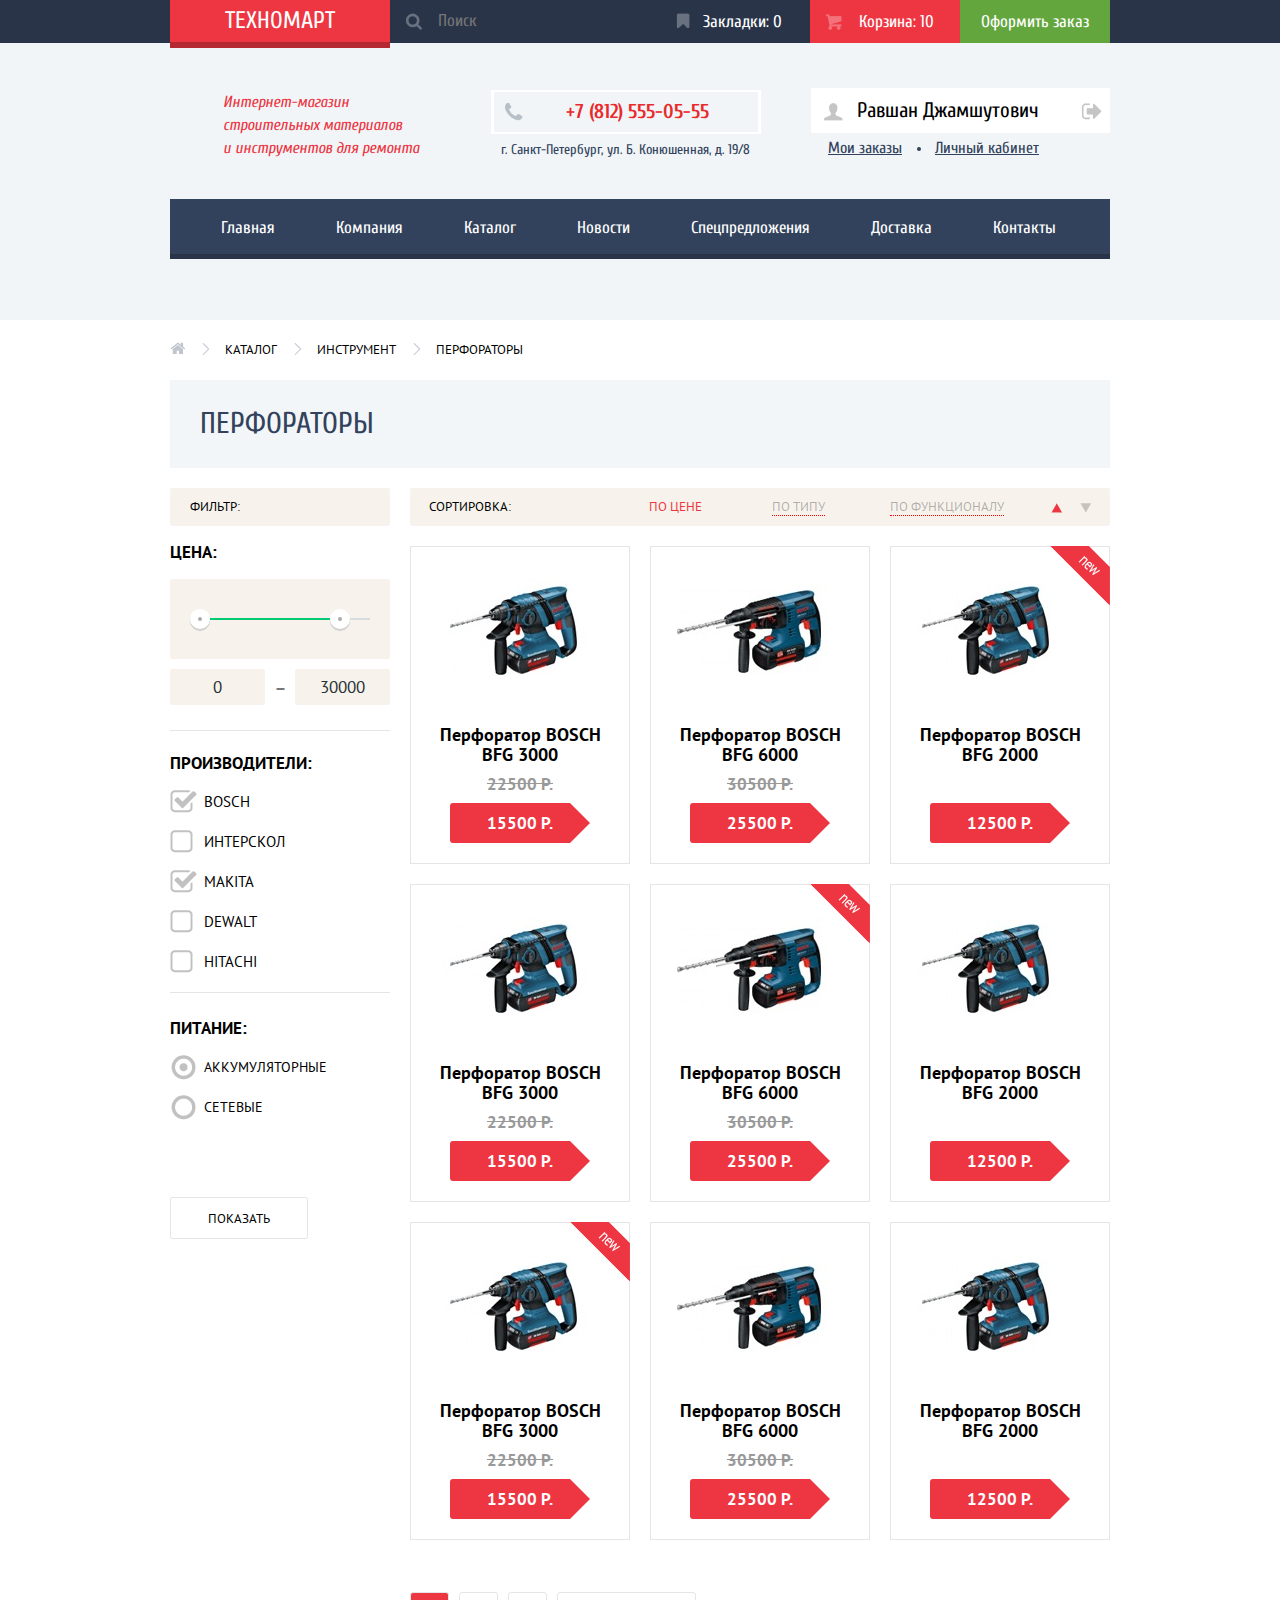
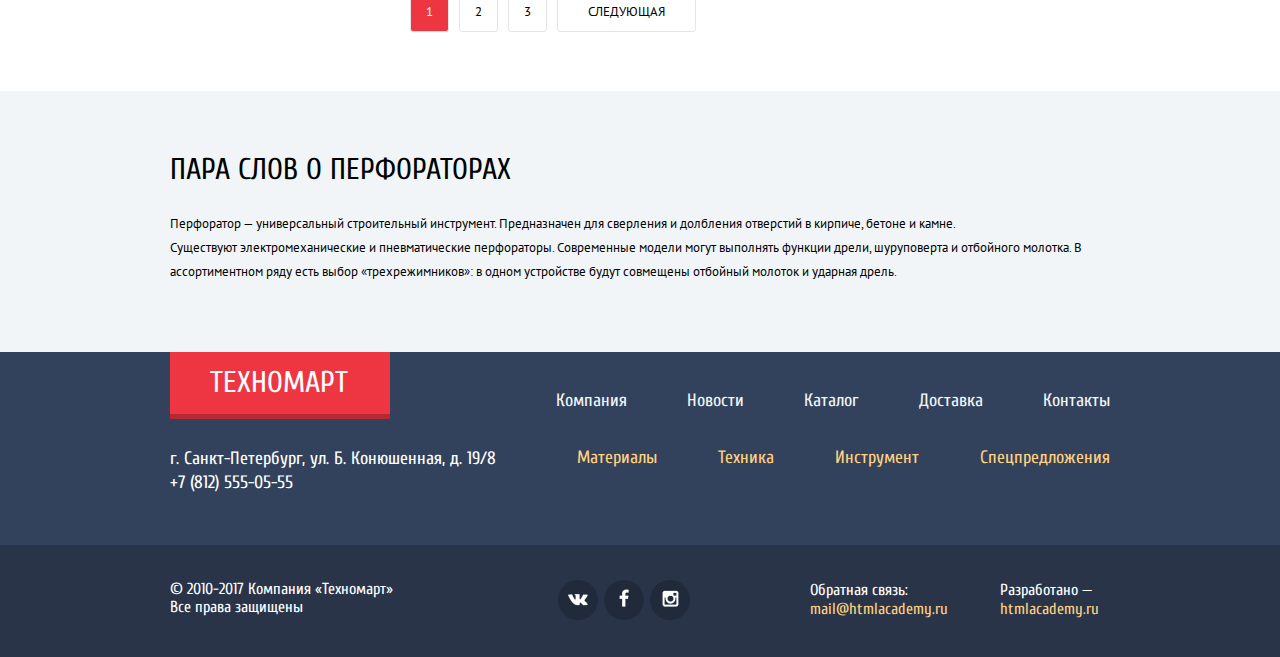
==== commit 26fb679a: "Базовые критерии" ====
--- a/catalog.html
+++ b/catalog.html
@@ -3,7 +3,7 @@
 	<head>
 		<link href="https://fonts.googleapis.com/css?family=Cuprum:400,400i,700%7CPT+Sans:400,400i,700&amp;subset=cyrillic" rel="stylesheet">
 		<link rel="stylesheet" href="css/normalize.css">
-		<link href="css/style.css" rel="stylesheet">
+		<link href="css/style.min.css" rel="stylesheet">
 		<meta charset="utf-8">
 		<title>HTML Academy: Техномарт</title>
 	</head>
@@ -52,7 +52,7 @@
 					<div class="active-account">
 						<a href="#" class="btn-loged btn-account">Равшан Джамшутович</a>
 						<a href="#" class="btn-log-out btn-account">Выйти</a>
-						<a  href="#" class="btn-account-active btn-account btn-account-dot">Мои заказы</a>
+						<a href="#" class="btn-account-active btn-account btn-account-dot">Мои заказы</a>
 						<a href="#" class="btn-account-active btn-account">Личный кабинет</a>
 					</div>
 				</div>
@@ -90,7 +90,7 @@
 				<ul class="breadcrumbs">
 					<li>
 						<a href="index.html">
-							<img width="15" height="12" src="img/icon-home.png" alt="На главную">  
+							<img width="15" height="12" src="img/icon-home.png" alt="На главную">
 						</a> 
 					</li>
 					<li>
@@ -145,7 +145,7 @@
 								<label for="checkbox-2" class="checkbox-label">
 									Интерскол
 								</label>
-								<input class="checkbox-input" type="checkbox" id="checkbox-3"  name="makita" checked>
+								<input class="checkbox-input" type="checkbox" id="checkbox-3" name="makita" checked>
 								<label for="checkbox-3" class="checkbox-label">
 									Makita
 								</label>
@@ -177,7 +177,7 @@
 					<section class="item-list list-article">
 						<article class="item-article">
 							<div class="hidden-buttons">
-								<a href="/buy.html" class="btn-buy-item">  <!--скрытые кнопки-->
+								<a href="/buy.html" class="btn-buy-item"><!--скрытые кнопки-->
 									Купить
 								</a>
 								<a href="#" class="btn-add-bookmark">
@@ -199,7 +199,7 @@
 						</article>
 						<article class="item-article">
 							<div class="hidden-buttons">
-								<a href="/buy.html" class="btn-buy-item">  <!--скрытые кнопки-->
+								<a href="/buy.html" class="btn-buy-item"><!--скрытые кнопки-->
 									Купить
 								</a>
 								<a href="#" class="btn-add-bookmark">
@@ -221,7 +221,7 @@
 						</article>
 						<article class="item-article flag-new">
 							<div class="hidden-buttons show-buttons">
-								<a href="/buy.html" class="btn-buy-item">  <!--скрытые кнопки-->
+								<a href="/buy.html" class="btn-buy-item"><!--скрытые кнопки-->
 									Купить
 								</a>
 								<a href="#" class="btn-add-bookmark">
@@ -240,7 +240,7 @@
 						</article>
 						<article class="item-article">
 							<div class="hidden-buttons">
-								<a href="/buy.html" class="btn-buy-item">  <!--скрытые кнопки-->
+								<a href="/buy.html" class="btn-buy-item"><!--скрытые кнопки-->
 									Купить
 								</a>
 								<a href="#" class="btn-add-bookmark">
@@ -262,7 +262,7 @@
 						</article>
 						<article class="item-article flag-new">
 							<div class="hidden-buttons">
-								<a href="/buy.html" class="btn-buy-item">  <!--скрытые кнопки-->
+								<a href="/buy.html" class="btn-buy-item"><!--скрытые кнопки-->
 									Купить
 								</a>
 								<a href="#" class="btn-add-bookmark">
@@ -284,7 +284,7 @@
 						</article>
 						<article class="item-article">
 							<div class="hidden-buttons">
-								<a href="/buy.html" class="btn-buy-item">  <!--скрытые кнопки-->
+								<a href="/buy.html" class="btn-buy-item"><!--скрытые кнопки-->
 									Купить
 								</a>
 								<a href="#" class="btn-add-bookmark">
@@ -303,15 +303,15 @@
 						</article>
 						<article class="item-article flag-new">
 							<div class="hidden-buttons">
-								<a href="/buy.html" class="btn-buy-item">  <!--скрытые кнопки-->
-									Купить
-								</a>
-								<a href="#" class="btn-add-bookmark">
-									В закладки
-								</a>
-							</div>
-							<div class="image">
-								<img  width="218" height="168" src="img/bfg3000.jpg" alt="Перфоратор Bosch Bfg 3000">
+								<a href="/buy.html" class="btn-buy-item"><!--скрытые кнопки-->
+									Купить
+								</a>
+								<a href="#" class="btn-add-bookmark">
+									В закладки
+								</a>
+							</div>
+							<div class="image">
+								<img width="218" height="168" src="img/bfg3000.jpg" alt="Перфоратор Bosch Bfg 3000">
 							</div>
 							<div class="product-name">
 								Перфоратор <span>Bosch Bfg 3000</span>
@@ -325,7 +325,7 @@
 						</article>
 						<article class="item-article">
 							<div class="hidden-buttons">
-								<a href="/buy.html" class="btn-buy-item">  <!--скрытые кнопки-->
+								<a href="/buy.html" class="btn-buy-item"><!--скрытые кнопки-->
 									Купить
 								</a>
 								<a href="#" class="btn-add-bookmark">
@@ -347,7 +347,7 @@
 						</article>
 						<article class="item-article">
 							<div class="hidden-buttons">
-								<a href="/buy.html" class="btn-buy-item">  <!--скрытые кнопки-->
+								<a href="/buy.html" class="btn-buy-item"><!--скрытые кнопки-->
 									Купить
 								</a>
 								<a href="#" class="btn-add-bookmark">
@@ -453,7 +453,7 @@
 					<span>Разработано —</span>
 					<a class="btn" href="https://htmlacademy.ru">htmlacademy.ru</a>
 				</section>
-			</div>   	
+			</div> 	
 		</footer>
 		<div class="modal-content-catalog">
 			<button class="modal-content-close" type="button" title="Закрыть">Закрыть</button>
@@ -465,6 +465,6 @@
 				<a class="btn-modul-selected">Продолжить покупки</a>
 			</div>
 		</div>
-		<script src="js/script.js"></script>
+		<script src="js/script.min.js"></script>
 	</body>
 </html>
--- a/css/style.min.css
+++ b/css/style.min.css
@@ -0,0 +1 @@
+.clearfix::after,.phone-number::before{content:""}body{font-size:14px;line-height:24px;color:#000;font-weight:400;font-family:Cuprum,"PT Sans",Arial,sans-serif}.sprite{background-image:url(../img/sprite.png);background-repeat:no-repeat;display:block}.sprite-cross{width:21px;height:21px;background-position:-10px -10px}.sprite-icon-basket{width:17px;height:16px;background-position:-10px -51px}.sprite-icon-basket-active{width:17px;height:16px;background-position:-10px -87px}.sprite-icon-bookmark{width:14px;height:16px;background-position:-10px -123px}.sprite-icon-bookmark-active{width:14px;height:16px;background-position:-10px -159px}.sprite-icon-check-off{width:23px;height:23px;background-position:-10px -195px}.sprite-icon-check-off-pointer{width:23px;height:23px;background-position:-10px -238px}.sprite-icon-check-on{width:27px;height:23px;background-position:-10px -281px}.sprite-icon-check-on-pointer{width:27px;height:23px;background-position:-10px -324px}.sprite-icon-circle{width:25px;height:25px;background-position:-10px -367px}.sprite-icon-circle-dot{width:25px;height:25px;background-position:-10px -412px}.sprite-icon-circle-dot-pointer{width:25px;height:25px;background-position:-10px -457px}.sprite-icon-circle-pointer{width:25px;height:25px;background-position:-10px -502px}.sprite-icon-down-active{width:9px;height:9px;background-position:-10px -547px}.sprite-icon-down-dir{width:11px;height:10px;background-position:-10px -576px}.sprite-icon-down-pointer{width:11px;height:10px;background-position:-10px -606px}.sprite-icon-facebook{width:10px;height:18px;background-position:-10px -636px}.sprite-icon-home{width:15px;height:12px;background-position:-10px -674px}.sprite-icon-instagram{width:17px;height:17px;background-position:-10px -706px}.sprite-icon-left{width:22px;height:40px;background-position:-10px -743px}.sprite-icon-login{width:20px;height:17px;background-position:-10px -803px}.sprite-icon-login-active{width:20px;height:17px;background-position:-10px -840px}.sprite-icon-logout{width:21px;height:17px;background-position:-10px -877px}.sprite-icon-logout-active{width:21px;height:17px;background-position:-10px -914px}.sprite-icon-phone{width:19px;height:19px;background-position:-10px -951px}.sprite-icon-right{width:22px;height:40px;background-position:-10px -990px}.sprite-icon-right-breadcrumbs{width:8px;height:12px;background-position:-10px -1050px}.sprite-icon-search{width:17px;height:17px;background-position:-10px -1082px}.sprite-icon-search-active{width:17px;height:17px;background-position:-10px -1119px}.sprite-icon-search-red{width:17px;height:17px;background-position:-10px -1156px}.sprite-icon-up-dir{width:11px;height:10px;background-position:-10px -1193px}.sprite-icon-up-dir-active{width:11px;height:10px;background-position:-10px -1223px}.sprite-icon-up-pointer{width:11px;height:10px;background-position:-10px -1253px}.sprite-icon-user{width:20px;height:18px;background-position:-10px -1283px}.sprite-icon-user-active{width:20px;height:18px;background-position:-10px -1321px}.sprite-icon-vk{width:20px;height:12px;background-position:-10px -1359px}.sprite-new-flag{width:60px;height:59px;background-position:-10px -1391px}.clearfix::after{display:table;clear:both}.container{width:940px;margin:0 auto;padding:0 10px}.main-header{background:#f1f5f7;min-height:260px;padding-bottom:60px;margin-bottom:21px}.upper-header{background:#293449;margin:0 auto;min-height:42px}.central-header{background:#f1f5f7;margin:0 auto}.main-navigation{box-shadow:0 5px 0 0 #293449;font-family:Cuprum,Arial,sans-serif;background:#32425c}.main-navigation a{display:block;color:#fff;text-decoration:none;padding:17px 28px 14px 33px}.main-navigation ul{position:relative;margin:0;padding-left:18px;list-style:none;font-size:0}.main-navigation li{display:inline-block;font-size:17px;line-height:auto;vertical-align:top}.adress-header,.btn-loged{font-family:Cuprum,Arial,sans-serif;display:inline-block;vertical-align:middle}.main-navigation a:hover{background:#293449}.main-navigation a:active{background:#1d2739;color:#868c95}.market-description{margin-top:48px;margin-left:53px;margin-right:58px;float:left;width:210px;min-height:60px;color:#ee3643;font-style:italic;font-size:16px;line-height:23px}.header-contacts{margin-top:47px;margin-bottom:37px;margin-right:auto;float:left;width:270px;min-height:70px}.phone-number{position:relative;border-top:2px solid #fff;border-bottom:2px solid #fff;border-left:3px solid #fff;border-right:3px solid #fff;color:#e9292a;font-size:20px;line-height:18px;font-weight:700;font-family:Cuprum,Arial,sans-serif;padding:11px 15px 11px 72px}.phone-number::before{position:absolute;top:10px;left:10px;width:19px;height:19px;background:url(../img/sprite.png) -10px -951px no-repeat}.btn-log-out,.btn-loged{position:relative;background-color:#fff}.adress-header{margin-left:10px;margin-top:4px;font-size:14px;line-height:24px;color:#32425c}.enter-account{margin-top:45px;float:right;width:auto}.active-account{margin-top:45px;float:right;width:299px}.btn-loged{width:100%;max-width:187px;font-size:21px;line-height:auto;text-decoration:none;color:#000;padding:10px 20px 11px 46px}.btn-log-out{margin:0;font-size:0;display:inline-block;vertical-align:middle;float:right;width:46px;height:45px}.btn-account-login,.btn-account-regist{font-size:21px;font-family:Cuprum,Arial,sans-serif;display:inline-block;line-height:auto;text-decoration:none;vertical-align:middle}.btn-log-out::after,.btn-log-out:active::after,.btn-log-out:hover::after{content:"";position:absolute;top:15px;right:8px;width:21px;height:17px}.btn-log-out::after{background:url(../img/sprite.png) -10px -877px no-repeat}.btn-log-out:hover::after{background:url(../img/sprite.png) -10px -914px no-repeat}.btn-log-out:active::after{background:url(../img/sprite.png) -10px -877px no-repeat}.btn-loged::before,.btn-loged:active::before,.btn-loged:hover::before{content:"";position:absolute;top:15px;left:12px;width:20px;height:18px}.btn-loged::before{background:url(../img/sprite.png) -10px -1283px no-repeat}.btn-loged:hover::before{background:url(../img/sprite.png) -10px -1321px no-repeat}.btn-loged:active::before{background:url(../img/sprite.png) -10px -1283px no-repeat}.btn-account-login{position:relative;background-color:#fff;color:#000;padding:11px 26px 11px 47px}.btn-account-login::before,.btn-account-login:active::before,.btn-account-login:hover::before{position:absolute;top:15px;left:14px;width:20px;height:17px;content:""}.btn-account-login::before{background:url(../img/sprite.png) -10px -803px no-repeat}.btn-account-login:hover::before{background:url(../img/sprite.png) -10px -840px no-repeat}.btn-account-login:active::before{background:url(../img/sprite.png) -10px -803px no-repeat}.btn-account:hover{color:#ee3643}.btn-account:active{color:#b2b2b2}.btn-account-regist{padding:11px 24px;margin-left:6px;background-color:#fff;color:#000}.btn-account-active{position:relative;margin-top:3px;margin-left:17px;margin-right:12px;display:inline-block;vertical-align:middle;color:#32425c;font-size:16px;font-family:Cuprum,Arial,sans-serif}.btn-account-dot::before{content:"";position:absolute;top:11px;left:89px;background:#32425c;border-radius:10px;width:4px;height:4px}.active-basket,.basket,.bookmarks{position:relative;font-family:Cuprum,Arial,sans-serif}.client-bar-list a{color:#fff;text-decoration:none}.client-bar-list{float:right;margin:0;padding:0;font-size:0;list-style:none}.client-bar-list li{display:inline-block;font-size:17px;line-height:auto;vertical-align:top}.place-order{display:block;background:#63a63e;font-family:Cuprum,Arial,sans-serif;padding:10px 21px 9px}.active-basket{background:#ee3643;display:block;padding:10px 26px 9px 49px}.bookmarks{display:block;padding:10px 28px 9px 45px}.basket{display:block;padding:10px 31px 9px 49px}.active-basket::before,.basket::before,.bookmarks::before{content:"";position:absolute;opacity:.3;height:16px}.active-basket::before,.basket::before{top:14px;left:15px;background:url(../img/sprite.png) -10px -87px no-repeat;width:17px}.bookmarks::before{top:13px;left:18px;background:url(../img/sprite.png) -10px -159px no-repeat;width:14px}.active-basket:hover::before,.basket:hover::before,.bookmarks:hover::before{opacity:1}.active-basket:active::before,.basket:active::before,.bookmarks:active::before{opacity:.5}.place-order:hover{background:#5fbb2d}.basket:hover,.bookmarks:hover{background:#212a3a}.place-order:active{color:rgba(255,255,255,.5);background:#63a63e}.basket:active,.bookmarks:active{background:#161d29}.bookmarks:active{color:rgba(255,255,255,.6)}.active-basket:active,.basket:active{color:rgba(255,255,255,.5)}.index-logo{float:left;width:220px;box-shadow:0 6px 0 0 #b52933}.item-article:hover,.popular-producers-logo a:hover{box-shadow:0 2px 30px -10px #000}.index-logo a{display:block;font-size:24px;line-height:24px;color:#fff;background-color:#ee3643;text-decoration:none;text-transform:uppercase;padding:9px 54px 9px 55px}.index-logo a:hover{background:#ca2c37}.index-logo a:active{background:#ba2732}.search input[type=text]{position:relative;background:url(../img/sprite.png) 5px -1069px no-repeat #293449;float:left;min-width:217px;padding-left:48px;padding-top:12px;padding-bottom:13px;border:none;color:#fff;font-size:17px;font-family:Cuprum,Arial,sans-serif;width:17px;height:17px}.search input[type=text]:hover{background-image:url(../img/sprite.png);background-repeat:no-repeat;background-color:#212a3a;width:17px;height:17px;background-position:5px -1106px}.search input[type=text]:focus{background-image:url(../img/sprite.png);background-repeat:no-repeat;background-color:#fff;color:#000;width:17px;height:17px;background-position:5px -1143px}.promo-block{width:940px;margin-bottom:33px;margin-top:60px}.promo-materials{position:relative;float:left;margin-left:20px;margin-bottom:20px;width:300px;min-height:123px}.promo-materials:nth-child(1),.sort-filter{margin-left:0}.btn-promo-title,.btn-promo-title-right{width:135px;padding-top:10px;margin-top:12px;font-size:14px;line-height:18px;background:rgba(0,0,0,.1);height:28px;text-transform:uppercase;border-radius:2px;text-decoration:none;text-align:center}.promo-materials:nth-child(4),.promo-materials:nth-child(5){float:right}.btn-promo-title{float:left;margin-left:25px;margin-right:20px;color:#fff;font-family:Cuprum,Arial,sans-serif}.btn-promo-title-right,.promo-title{margin-left:23px;float:left;font-family:Cuprum,Arial,sans-serif;color:#fff}.btn-promo-title-right{margin-right:45px}.btn-promo-title-right:hover,.btn-promo-title:hover{background:rgba(0,0,0,.2)}.btn-promo-title-right:active,.btn-promo-title:active{background:rgba(0,0,0,.3)}.promo-title{font-weight:700;margin-top:19px;font-size:24px;line-height:30px}.materials-picture{background:url(../img/icon-materials.png) 213px 30px no-repeat #f6b22d}.tool-picture{background:url(../img/icon-tool.png) 196px 32px no-repeat #4aafde}.equipment-picture{background:url(../img/icon-equipment.png) 190px 30px no-repeat #cc79d1}.discount-picture{background:url(../img/icon-discount.png) 193px 25px no-repeat #85d179}.delivery-picture{background:url(../img/icon-delivery.png) 190px 28px no-repeat #f6b22d}.slider{width:620px;float:left;position:relative}.slider-content{margin:0}.open-catalog a{width:194px;height:28px;padding-top:11px;text-transform:uppercase;text-decoration:none;position:absolute;z-index:1;bottom:30px;left:25px;padding-left:2px;text-align:center;color:#fff;font-size:14px;line-height:18px;font-family:Cuprum,Arial,sans-serif;background:#ee3643;border-radius:2px}.red-button:hover{background:#ca2c37}.red-button:active{background:#ba2732}.slider-next-label::before,.slider-prev-label::before{bottom:120px;z-index:1;background-image:url(../img/sprite.png);background-repeat:no-repeat;width:22px;height:40px;content:"";cursor:pointer}.slider-next,.slider-prev{display:none;position:relative}.slider-next-label,.slider-prev-label{position:relative;display:block}.slider-prev-label::before{position:absolute;left:25px;background-position:-10px -743px}.slider-next-label::before{position:absolute;right:20px;background-position:-10px -990px}.slider-info{top:30px;left:25px;position:absolute}.slider-info h2{font-size:36px;font-weight:700;color:#fff;text-transform:uppercase;margin:0 0 8px}.slider-info span{font-size:18px;line-height:24px;color:#fff;font-family:"PT sans",Arial,sans-serif}.popular h1,.show-popular{padding-top:10px;font-family:Cuprum,Arial,sans-serif;text-transform:uppercase}.popular{height:90px;background:#f7f3ec;margin-bottom:20px}.popular h1{padding-left:25px;display:inline-block;vertical-align:middle;padding-bottom:10px;font-size:30px;line-height:30px;color:#32425c;font-weight:400}.popular-title-margin{margin-left:5px}.show-popular{width:253px;height:28px;margin-right:25px;margin-top:25px;text-decoration:none;float:right;text-align:center;color:#fff;font-size:14px;line-height:18px;background:#ee3643;border-radius:2px}.slider-1-none,.slider-2{display:none}.show-slider{display:block;z-index:5}.item-article{position:relative;display:inline-block;margin-right:20px;margin-bottom:20px;vertical-align:top;width:218px;border:1px solid #e5e5e5;font-weight:700;line-height:20px;text-align:center;font-family:"PT Sans",Arial,sans-serif}.hidden-buttons .btn-add-bookmark,.hidden-buttons .btn-buy-item,.service-slider-ul a,.service-title h2{font-family:Cuprum,Arial,sans-serif}.flag-new:before{content:"";position:absolute;top:-1px;right:-1px;width:60px;height:59px;z-index:20;background:url(../img/sprite.png) -10px -1391px no-repeat}.item-article .hidden-buttons{position:absolute;top:0;left:0;width:218px;height:88px;padding:40px 0;background-color:rgba(255,255,255,.9);z-index:10}.hidden-buttons .btn-add-bookmark,.hidden-buttons .btn-buy-item{position:relative;display:block;width:129px;margin:0 auto 7px;padding:7px 0;border:3px solid #63a63e;border-bottom-color:#367315;background-color:#63a63e;color:#fff;font-size:14px;font-weight:400;line-height:18px;text-decoration:none;text-transform:uppercase;border-radius:3px}.hidden-buttons .btn-add-bookmark{color:#32425c;background:#fff;border-bottom-color:#63a63e}.btn-buy-item::before{content:"";position:absolute;top:6px;left:8px;background:url(../img/sprite.png) -10px -87px no-repeat;width:17px;height:16px;opacity:.3}.btn-buy-item:active::before,.btn-buy-item:hover::before{opacity:1}.hidden-buttons .btn-buy-item:hover{border:3px solid #5fbb2d;border-bottom-color:#367315;background:#5fbb2d}.hidden-buttons .btn-buy-item:active{border:3px solid #518534;border-bottom-color:#518534;background:#518534}.checkbox-input:disabled+.checkbox-label,.radio-input:disabled+.radio-label{opacity:.3}.hidden-buttons .btn-add-bookmark:hover{border:3px solid #32425c}.hidden-buttons .btn-add-bookmark:active{border:3px solid #32425c;opacity:.3}.item-article:hover .hidden-buttons{display:block}.item-article .hidden-buttons{display:none}.item-article .image{width:218px;height:168px}.image img{max-width:100%}.item-article .product-name{font-size:18px;line-height:20px;min-height:40px;padding:0 25px;margin-top:10px;margin-bottom:10px}.item-article .full-price{min-height:20px;margin-top:0;margin-bottom:6px;font-size:17px;line-height:18px;color:#999;text-transform:uppercase;text-decoration:line-through}.product-name span{text-transform:uppercase}.item-article .sale-price{position:relative;width:80px;margin:8px auto 20px;padding:10px 30px;color:#fff;background:#ee3643;border-radius:3px;font-size:17px;text-transform:uppercase;cursor:pointer}.item-article .sale-price:after{content:"";position:absolute;top:0;right:-20px;width:0;height:0;border:20px solid #fff;border-left-color:#ee3643}.product-name+.sale-price{margin-top:38px}.items-list .item-article:nth-child(4n),.list-article .item-article:nth-child(3n){margin-right:0}.item-list{font-size:0}.item-article{font-size:16px}.items-list{font-size:0}.popular-producers-logo{font-size:0;margin-bottom:65px}.popular-producers-logo a{position:relative;display:inline-block;vertical-align:top;margin-bottom:19px;margin-right:20px;background:#fff;width:218px;height:144px;border:1px solid #e5e5e5}.popular-producers-logo a:nth-child(4n){margin:0}.popular-producers-logo img{margin:auto;position:absolute;top:0;left:0;bottom:0;right:0}.popular-producers-logo a:active{box-shadow:0 2px 20px -10px #000}.service-block{padding-top:67px;background:#f1f5f7;margin-bottom:59px}.service-title{margin-bottom:55px}.service-slider-buttons{float:left;width:240px}.service-slider-ul{padding:0;list-style:none;position:relative}.service-slider-ul:before{content:"";position:absolute;top:-50px;right:0;background:url(../img/shadow-for-slider.png) no-repeat;width:10px;height:272px}.service-slider-ul a{display:inline-block;vertical-align:middle;width:218px;padding-left:22px;padding-top:13px;padding-bottom:16px;border-top:1px solid #405069;border-bottom:1px solid #293449;text-decoration:none;font-weight:700;font-size:21px;line-height:30px;color:#fff;background:#32425c}.active-delyvery-slider a{color:#32425c;background:#fff;font-weight:700;border:none}.btn-delyvery-slider a:hover{background:#293449}.about-credit,.about-delivery,.about-guarantee{background-repeat:no-repeat;background-position:100% 38px;float:left}.about-delivery{width:275px;padding-left:82px;padding-right:340px;background-image:url(../img/delivery-car.png);padding-bottom:115px}.about-guarantee{width:381px;padding-left:82px;padding-right:235px;background-image:url(../img/guarantee-image.png);padding-bottom:65px;display:none}.about-credit{width:386px;margin-left:82px;padding-right:229px;background-image:url(../img/credit-image.png);padding-bottom:98px;display:none}.service-title h2{margin-top:0;margin-bottom:30px;font-size:30px;color:#000;text-transform:uppercase;font-weight:400}.service-title p{font-family:"PT sans",Arial,sans-serif;font-size:13px;line-height:24px}.service-slider h2{margin-top:18px;text-transform:uppercase;font-size:36px;color:#32425c;font-family:Cuprum,Arial,sans-serif;font-weight:400}.service-slider p{position:relative;font-size:13px;line-height:24px;font-family:"PT sans",Arial,sans-serif;color:#000}.about-credit a,.transport-list li{font-family:Cuprum,Arial,sans-serif}.about-company{width:520px;float:left}.about-credit a{width:195px;height:28px;padding-top:10px;margin-right:25px;margin-top:25px;text-transform:uppercase;text-decoration:none;text-align:center;color:#fff;font-size:14px;line-height:18px;background:#ee3643;border-radius:2px;float:left}.adress-map{width:300px;float:right}.adress-map img{margin-bottom:32px}.transport-list li{position:relative;font-size:18px;line-height:20px;list-style:none;margin-bottom:20px}.transport-list li::before{content:"";position:absolute;top:9px;left:-36px;background:no-repeat #fb565a;width:25px;height:2px}.btn-lost,.more-about-company{height:28px;padding-top:10px;text-align:center;color:#fff;font-size:14px;line-height:18px;background:#ee3643;border-radius:2px;font-family:Cuprum,Arial,sans-serif;text-decoration:none;text-transform:uppercase}.transport-list{margin-top:20px;margin-bottom:35px;padding-left:36px}.more-about-company{width:220px;margin-right:25px;float:left}.btn-lost{width:300px;float:right}.about-company-all h2{text-transform:uppercase;color:#000;margin-bottom:30px;font-family:Cuprum,Arial,sans-serif;font-weight:400;font-size:30px}.about-company p,.adress-map p{line-height:24px;font-family:"PT sans",Arial,sans-serif}.about-company p,.adress-map p,.breadcrumbs a,.breadcrumbs li{font-size:13px;color:#000}.about-company p{margin-top:23px}.about-company-p{width:392px}.adress-map p{width:185px;margin-bottom:30px}.breadcrumbs{padding:0;margin-top:15px;margin-bottom:15px;font-family:"PT Sans",Arial,sans-serif}.breadcrumbs li{margin-right:36px;text-transform:uppercase;line-height:18px;display:inline-block;vertical-align:top}.breadcrumbs a{line-height:18px;position:relative;text-decoration:none}.breadcrumbs a::after{content:"";position:absolute;top:2px;right:-25px;background:url(../img/sprite.png) -10px -1050px no-repeat;width:8px;height:12px}.main-title{background:#f2f6f8;color:#32425c;text-transform:uppercase;padding-left:30px;padding-top:32px;padding-bottom:32px;margin-top:0;font-weight:400;font-family:Cuprum,Arial,sans-serif;font-size:30px}.sort-btn-div,.sort-filter{border-radius:2px;padding-top:10px;padding-bottom:10px;background:#f7f3ec}.pages,.sort{font-family:"PT Sans",Arial,sans-serif}.sort{text-transform:uppercase;font-size:13px;line-height:18px}.sort-filter{width:100%;max-width:200px;padding-left:20px;float:left}.arrow-down,.arrow-down:hover,.arrow-up,.arrow-up:hover{display:inline-block;font-size:0;vertical-align:middle;text-decoration:none;width:11px;height:10px}.sort-btn-div{min-width:700px;float:right}.btn-select-sort{cursor:pointer;color:rgba(0,0,0,.3);border-bottom:1px dotted red}.btn-select-sort-active{margin-right:67px;cursor:pointer;color:#ee3643}.btn-select-sort-active:hover,.btn-select-sort:hover{color:#000;border-bottom:1px solid red}.on-type{margin-right:62px}.on-usebility{margin-right:35px}.arrow-up{margin:0 9px;background:url(../img/sprite.png) -10px -1223px no-repeat}.arrow-down{margin:0 6px;background:url(../img/sprite.png) -10px -576px no-repeat}.arrow-up:hover{margin:0 9px;background:url(../img/sprite.png) -10px -1253px no-repeat}.arrow-down:hover{margin:0 6px;background:url(../img/sprite.png) -10px -606px no-repeat}.checkbox-input,.modal-content,.modal-content-map,.radio-input{display:none}.btn-show-items,.pages li{vertical-align:top;background-color:#fff;text-decoration:none;color:#000}.sort-btn-div span{margin-left:19px;margin-right:135px}.list-article{width:700px;float:right;margin-top:20px;margin-bottom:45px}.about-block{float:left;margin-top:42px;padding-bottom:55px}.about-block h2{text-transform:uppercase;margin-bottom:0;font-size:30px;font-weight:400;font-family:Cuprum,Arial,sans-serif}.range h2,.select-title{font-weight:700}.about-block p{font-family:"PT sans",Arial,sans-serif;font-size:13px;line-height:24px;margin-top:30px}.checkbox-label,.radio-label{margin-left:34px;line-height:20px;font-family:"PT Sans",Arial,sans-serif;text-transform:uppercase;cursor:pointer}.about-company-all{margin-bottom:85px}.show-items{float:left;width:170px}.item-groups{width:220px;margin-bottom:20px;margin-top:14px}.checkbox-label{position:relative;margin-bottom:20px;font-size:15px}.checkbox-label::before,.checkbox-label:hover::before{position:absolute;left:-34px;z-index:1;background-image:url(../img/sprite.png);background-repeat:no-repeat;height:23px;top:-2px;content:""}.checkbox-label::before{width:23px;background-position:-10px -195px}.checkbox-input:checked+.checkbox-label::before{background-image:url(../img/sprite.png);background-repeat:no-repeat;width:27px;height:23px;background-position:-10px -281px}.checkbox-label:hover::before{width:23px;background-position:-10px -238px}.checkbox-input:checked+.checkbox-label:hover::before{background-image:url(../img/sprite.png);background-repeat:no-repeat;width:27px;height:23px;background-position:-10px -324px}.radio-input:checked+.radio-label::before,.radio-input:checked+.radio-label:hover::before,.radio-label::before,.radio-label:hover::before{background-image:url(../img/sprite.png);background-repeat:no-repeat;width:25px;height:25px}.radio-label{position:relative;margin-bottom:20px;font-size:14px}.radio-label::after,.radio-label::before{content:"";position:absolute;top:-2px;left:-33px;border-radius:50%}.radio-label::before{background-position:-10px -367px}.radio-label:hover::before{background-position:-10px -502px}.radio-input:checked+.radio-label::before{background-position:-10px -412px}.radio-input:checked+.radio-label:hover::before{background-position:-10px -457px}.select-title{font-family:"PT sans";font-size:17px;line-height:30px;text-transform:uppercase}.btn-show-items,.pages li,.price-controls input{line-height:18px;text-align:center}.item-producers{border-bottom:1px solid #e5e5e5}.item-groups label,.item-producers label{display:block}.btn-show-items,.colored-nav-list li,.nav-list li,.pages li{display:inline-block}.btn-show-items{margin-top:60px;font-size:13px;font-family:"PT Sans",Arial,sans-serif;border:1px solid #e5e5e5;border-radius:2px;cursor:pointer;text-transform:uppercase;padding:12px 37px 10px}.pages{padding:0;min-width:100px;margin-top:32px;font-size:14px;list-style:none}.pages li{margin-right:6px;font-size:13px;font-family:"PT Sans",Arial,sans-serif;border:1px solid #e5e5e5;border-radius:3px;cursor:pointer;text-transform:uppercase;padding:10px 15px}.price-controls input,.range h2{font-family:"PT Sans",Arial,sans-serif;font-size:17px}.pages a{font-family:"PT Sans",Arial,sans-serif;text-decoration:none;color:#000}.pages .selected-page-number{background-color:#ee3643}.selected-page-number a{color:#fff}.next-page{padding-right:15px;padding-left:15px}.btn-show-items:hover,.pages li:hover{border-color:#bdc6ca}.btn-show-items:active,.pages li:active{border-color:#ee3643}.about-block-container{background:#f1f5f7}.range{width:220px;margin-bottom:17px;margin-top:0;border-bottom:1px solid #e5e5e5;padding-bottom:25px}.range-controls{position:relative;height:41px;padding-right:20px;padding-left:20px;padding-top:39px;border-radius:2px;background:#f7f3ec;margin-bottom:10px}.range-controls .scale{height:2px;background:#d7dcde}.range-controls .bar{width:70%;height:2px;background:#00ca74}.range-controls .toggle{position:absolute;top:30px;left:0;width:4px;height:4px;cursor:pointer;border:8px solid #fff;border-radius:50%;background:#ababab;box-shadow:0 2px 1px 0 #cfcfcf}.range-controls .toggle-min{left:20px}.range-controls .toggle-max{left:160px}.price-controls input{width:75px;margin-right:7px;padding:9px 10px;color:#283136;border:none;border-radius:2px;background:#f7f3ec}.colored-nav-list,.nav-list{padding:0;text-align:right;list-style:none}.price-controls .max-price{margin-right:0;display:inline-block;vertical-align:middle;float:right}.colored-nav-list,.copyright,.nav-list,.pre-footer-adress{font-family:Cuprum,Arial,sans-serif}.colored-nav-list a,.nav-list a{font-size:18px;text-decoration:none}.pre-footer{background:#32425c}.pre-footer-navigation{float:right}.nav-list{margin-top:37px}.nav-list li{margin-left:56px;vertical-align:top}.nav-list a{color:#f1f5f7}.colored-nav-list{margin-top:32px}.colored-nav-list li{margin-left:57px;vertical-align:top}.colored-nav-list a{color:#ffd180}.btn:hover,.colored-nav-list a:hover,.nav-list a:hover{text-decoration:underline}.btn,.btn-modul,.btn:active,.logo-block a,.social-btn{text-decoration:none}.colored-nav-list a:active,.nav-list a:active{opacity:.5}.logo-block{width:220px;float:left}.logo-block a{display:block;font-size:30px;line-height:30px;color:#fff;background-color:#ee3643;text-transform:uppercase;padding:16px 45px 16px 40px;box-shadow:0 5px 0 0 #b52933}.logo-block a:hover{background:#ca2c37}.logo-block a:active{background:#ba2732}.pre-footer-adress{margin-top:33px;margin-bottom:50px;width:335px;color:#fff;font-size:18px;line-height:24px}.main-footer{background:#293449}.copyright{margin-top:35px;margin-bottom:35px;margin-right:157px;font-size:16px;line-height:18px;color:#fff;width:230px;float:left}.copyright p{margin:0}.footer-social{margin-top:35px;margin-bottom:35px;margin-right:113px;width:140px;float:left}.social-btn{display:inline-block;width:40px;height:40px;margin:0 1px;border-radius:40px;font-size:0;vertical-align:top;background:url(../img/sprite.png) center no-repeat #212a3a}.developer-copyright,.feedback{margin-top:33px;font-family:Cuprum,Arial,sans-serif}.social-btn-vk{background-position:0 -1345px}.social-btn-fb{background-position:5px -627px}.social-btn-inst{background-position:2px -696px}.social-btn:active,.social-btn:hover{background-color:#ee3643}.feedback{margin-bottom:35px;width:140px;margin-right:50px;float:left}.feedback span{color:#fff;font-size:16px;font-family:Cuprum,Arial,sans-serif;margin-bottom:-5px;display:block}.developer-copyright{width:95px;margin-bottom:35px;float:right;margin-right:15px}.developer-copyright span{color:#fff;font-size:16px;margin-bottom:-5px;display:block}.btn{font-size:16px;color:#ffd180}.btn:active{color:#ee3643}.price-title{margin-top:0;margin-bottom:15px;text-transform:uppercase}.modal-content{position:fixed;top:120px;left:50%;width:620px;height:430px;z-index:20;margin-left:-300px;border-top:10px solid #ee3643;color:#000;background:#fff;box-shadow:0 30px 50px rgba(0,0,0,.7)}.client-letter,.login-form input[type=text]{margin:0 0 10px;font-size:13px;font-family:"PT Sans",Arial,sans-serif;color:#999;background-color:#fff;line-height:18px}.login-form input[type=text]{width:186px;padding:8px 15px;height:18px;border:2px solid #d7dcde;border-radius:2px}.client-letter{width:426px;padding:10px 15px;height:86px;border:2px solid #d7dcde;border-radius:2px}.btn-modul,.client-message p,.login-form p{font-family:Cuprum,Arial,sans-serif}.client-name-div{margin-top:47px;margin-left:80px;float:left}.client-email-div{margin-top:47px;margin-right:80px;float:right}.client-letter-div{margin-top:20px;margin-left:80px;float:left;margin-bottom:28px}.login-form p{margin:0;font-size:18px;color:#000}.btn-modul{width:460px;height:48px;padding-top:5px;text-transform:uppercase;position:absolute;bottom:30px;left:80px;text-align:center;color:#fff;font-size:14px;line-height:18px;border:none;background:#ee3643;border-radius:2px;cursor:pointer}.modal-content-map{position:fixed;top:50%;left:50%;width:940px;height:445px;margin-top:-280px;margin-left:-470px;z-index:20;background:#e9e5dc;box-shadow:0 0 20px 2px rgba(0,0,0,.3)}.modal-overlay{position:fixed;top:0;left:0;z-index:10;width:100%;height:100%;background:rgba(0,0,0,.5)}.modal-content-catalog{position:fixed;top:220px;left:50%;width:620px;height:275px;z-index:20;margin-left:-300px;border-top:10px solid #ee3643;color:#000;background:#fff;box-shadow:0 30px 50px rgba(0,0,0,.7);display:none}.modal-content-close{width:22px;height:22px;position:absolute;top:15px;right:5px;font-size:0;background-color:transparent;border:0;cursor:pointer}.modal-content-close::after,.modal-content-close::before{content:"";position:absolute;top:5px;left:2px;width:19px;height:3px;background-color:#ee3643;border-radius:1px}.modal-content-close::before{transform:rotate(45deg)}.modal-content-close::after{transform:rotate(-45deg)}.button-background{clear:both;margin-left:auto;margin-right:auto;background:#f1f1f1;height:110px}.client-message p{position:relative;margin-top:66px;margin-bottom:75px;padding-left:175px;font-size:30px;color:#000}.btn-modul-catalog,.btn-modul-selected{width:220px;height:28px;padding-top:10px;margin-top:35px;text-transform:uppercase;text-decoration:none;text-align:center;font-size:14px;line-height:18px;font-family:Cuprum,Arial,sans-serif;border-radius:2px;cursor:pointer}.btn-modul-catalog{margin-left:80px;float:left;color:#fff;background:#ee3643}.btn-modul-selected{position:relative;margin-right:80px;float:right;color:#000;background:#fff}.btn-modul-catalog::after,.btn-modul-catalog::before{content:"";position:absolute;z-index:1}.btn-modul-catalog::before{bottom:160px;left:80px;background:#63a63e;width:70px;height:70px;border-radius:50px}.btn-modul-catalog::after{bottom:188px;left:96px;width:30px;height:15px;border:8px solid #fff;border-top-style:none;border-right-style:none;transform:rotate(-45deg)}.modal-content-show{display:block;animation:bounce .5s}@keyframes bounce{0%{transform:translateX(-2000px)}70%{transform:translateX(30px)}90%{transform:translateX(-10px)}100%{transform:translateX(0)}}.modal-error{animation:shake .5s}@keyframes shake{0%,100%{transform:translateX(0)}10%,30%,50%,70%,90%{transform:translateX(-15px)}20%,40%,60%,80%{transform:translateX(15px)}}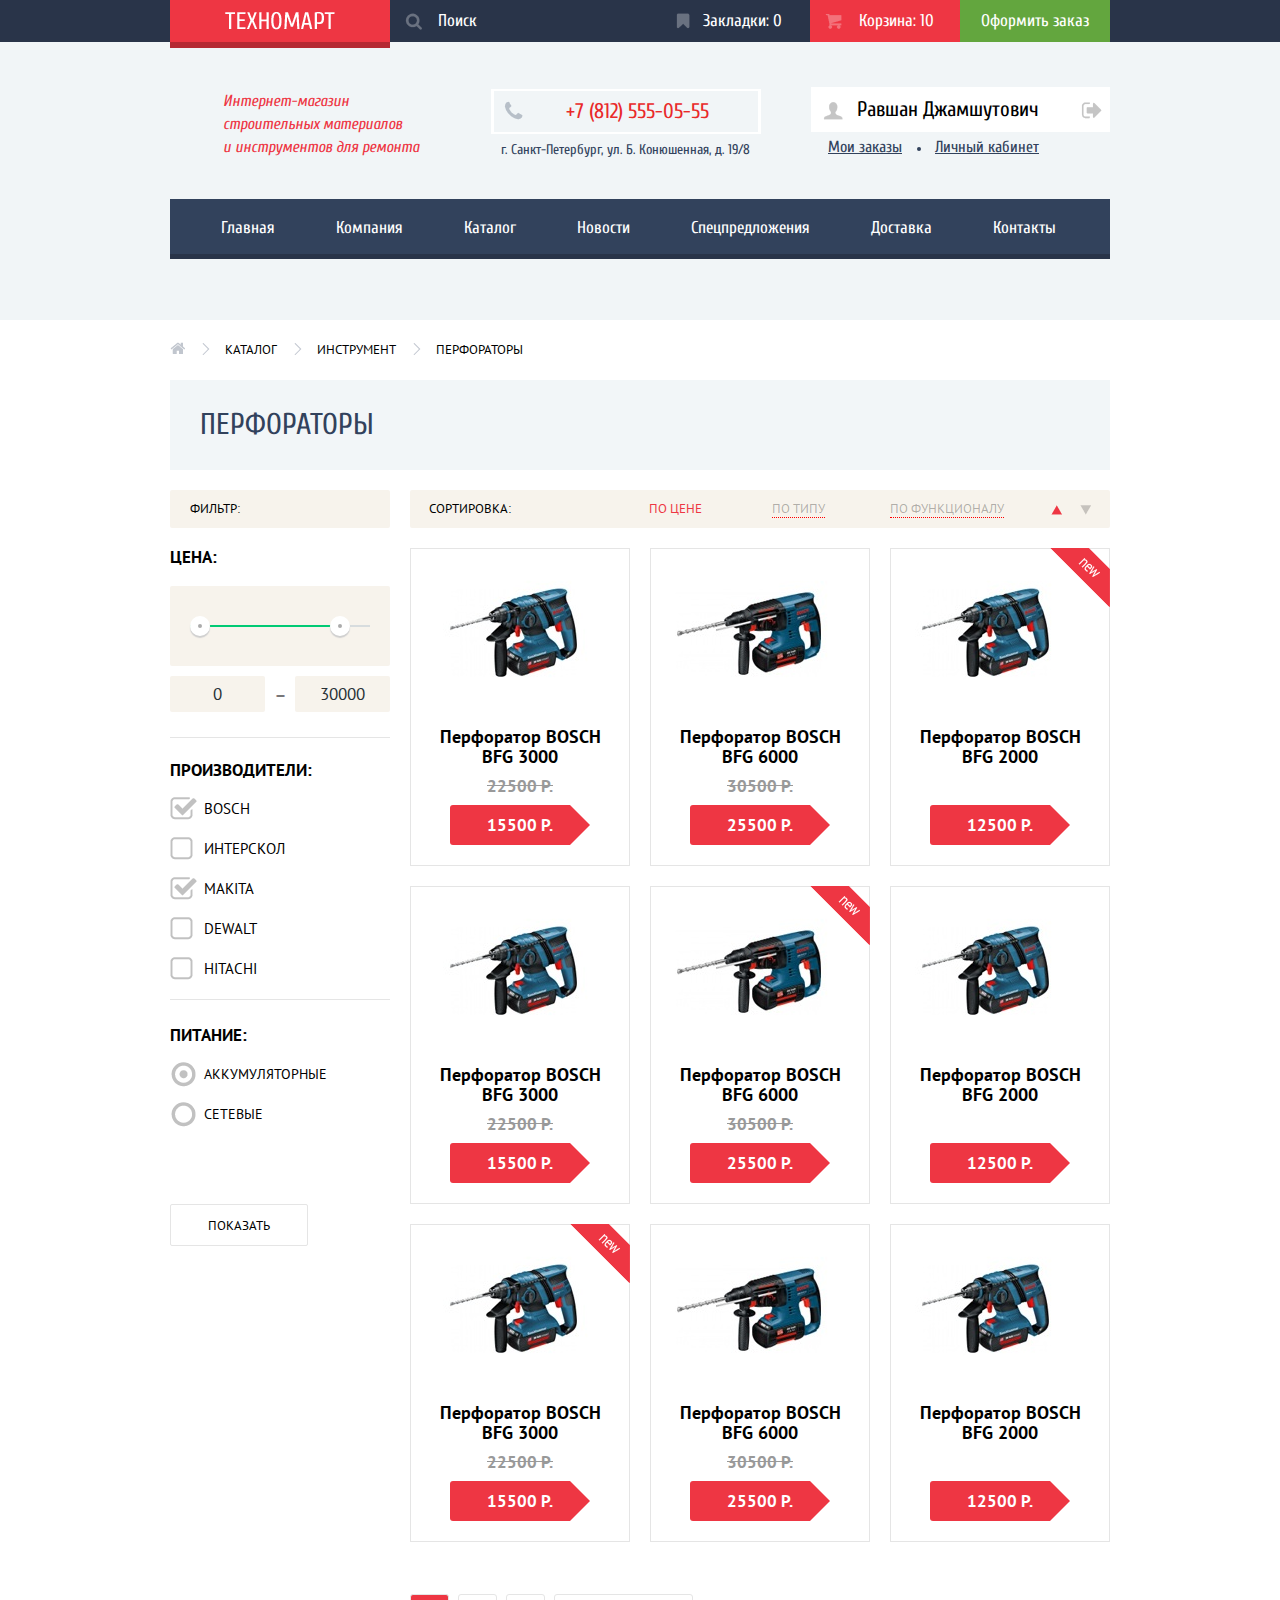
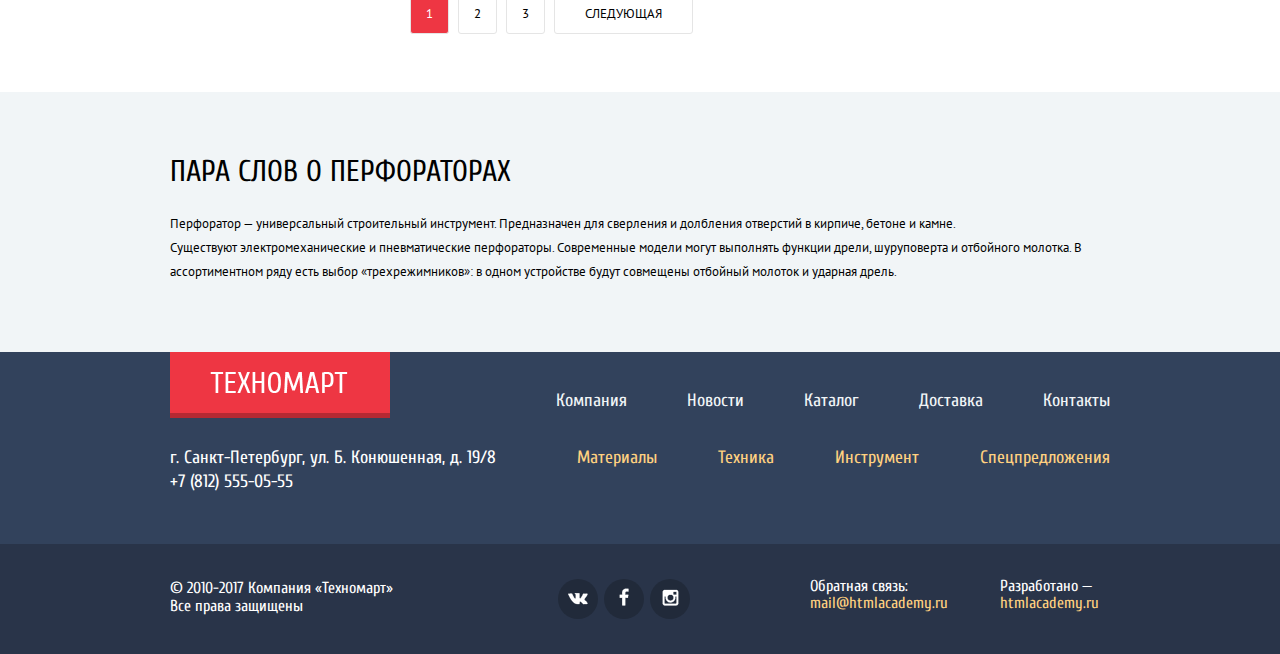
==== commit 190e5f5b: "Исправления" ====
--- a/catalog.html
+++ b/catalog.html
@@ -13,7 +13,7 @@
 				<div class="container">
 					<div class="index-logo">
 						<a href="index.html">
- 							Техномарт
+ 							<img width="110" height="18" src="img/technomart-logo.png" alt="Техномарт">
  						</a>
 					</div>
 					<div class="search">
@@ -111,9 +111,9 @@
 					<div class="sort-btn-div">
 						<span>Сортировка:</span>
 						<a class="btn-select-sort-active">По цене</a>
-						<a class="btn-select-sort on-type">По типу</a>
-						<a class="btn-select-sort on-usebility">По функционалу</a>
-						<a href="#" class="arrow-up">По возрастанию</a>
+						<a href="#" class="btn-select-sort on-type">По типу</a>
+						<a href="#" class="btn-select-sort on-usebility">По функционалу</a>
+						<a class="arrow-up">По возрастанию</a>
 						<a href="#" class="arrow-down">По убыванию</a>
 					</div>
 				</div>
@@ -391,7 +391,7 @@
 				<div class="container">
 					<div class="logo-block">
 						<a href="index.html">
-							Техномарт
+							<img width="138" height="21" src="img/technomart-logo-footer.png" alt="Техномарт">
 						</a>
 						<p class="pre-footer-adress">
 							г. Санкт-Петербург, ул. Б. Конюшенная, д. 19/8
--- a/css/style.min.css
+++ b/css/style.min.css
@@ -1 +1 @@
-.clearfix::after,.phone-number::before{content:""}body{font-size:14px;line-height:24px;color:#000;font-weight:400;font-family:Cuprum,"PT Sans",Arial,sans-serif}.sprite{background-image:url(../img/sprite.png);background-repeat:no-repeat;display:block}.sprite-cross{width:21px;height:21px;background-position:-10px -10px}.sprite-icon-basket{width:17px;height:16px;background-position:-10px -51px}.sprite-icon-basket-active{width:17px;height:16px;background-position:-10px -87px}.sprite-icon-bookmark{width:14px;height:16px;background-position:-10px -123px}.sprite-icon-bookmark-active{width:14px;height:16px;background-position:-10px -159px}.sprite-icon-check-off{width:23px;height:23px;background-position:-10px -195px}.sprite-icon-check-off-pointer{width:23px;height:23px;background-position:-10px -238px}.sprite-icon-check-on{width:27px;height:23px;background-position:-10px -281px}.sprite-icon-check-on-pointer{width:27px;height:23px;background-position:-10px -324px}.sprite-icon-circle{width:25px;height:25px;background-position:-10px -367px}.sprite-icon-circle-dot{width:25px;height:25px;background-position:-10px -412px}.sprite-icon-circle-dot-pointer{width:25px;height:25px;background-position:-10px -457px}.sprite-icon-circle-pointer{width:25px;height:25px;background-position:-10px -502px}.sprite-icon-down-active{width:9px;height:9px;background-position:-10px -547px}.sprite-icon-down-dir{width:11px;height:10px;background-position:-10px -576px}.sprite-icon-down-pointer{width:11px;height:10px;background-position:-10px -606px}.sprite-icon-facebook{width:10px;height:18px;background-position:-10px -636px}.sprite-icon-home{width:15px;height:12px;background-position:-10px -674px}.sprite-icon-instagram{width:17px;height:17px;background-position:-10px -706px}.sprite-icon-left{width:22px;height:40px;background-position:-10px -743px}.sprite-icon-login{width:20px;height:17px;background-position:-10px -803px}.sprite-icon-login-active{width:20px;height:17px;background-position:-10px -840px}.sprite-icon-logout{width:21px;height:17px;background-position:-10px -877px}.sprite-icon-logout-active{width:21px;height:17px;background-position:-10px -914px}.sprite-icon-phone{width:19px;height:19px;background-position:-10px -951px}.sprite-icon-right{width:22px;height:40px;background-position:-10px -990px}.sprite-icon-right-breadcrumbs{width:8px;height:12px;background-position:-10px -1050px}.sprite-icon-search{width:17px;height:17px;background-position:-10px -1082px}.sprite-icon-search-active{width:17px;height:17px;background-position:-10px -1119px}.sprite-icon-search-red{width:17px;height:17px;background-position:-10px -1156px}.sprite-icon-up-dir{width:11px;height:10px;background-position:-10px -1193px}.sprite-icon-up-dir-active{width:11px;height:10px;background-position:-10px -1223px}.sprite-icon-up-pointer{width:11px;height:10px;background-position:-10px -1253px}.sprite-icon-user{width:20px;height:18px;background-position:-10px -1283px}.sprite-icon-user-active{width:20px;height:18px;background-position:-10px -1321px}.sprite-icon-vk{width:20px;height:12px;background-position:-10px -1359px}.sprite-new-flag{width:60px;height:59px;background-position:-10px -1391px}.clearfix::after{display:table;clear:both}.container{width:940px;margin:0 auto;padding:0 10px}.main-header{background:#f1f5f7;min-height:260px;padding-bottom:60px;margin-bottom:21px}.upper-header{background:#293449;margin:0 auto;min-height:42px}.central-header{background:#f1f5f7;margin:0 auto}.main-navigation{box-shadow:0 5px 0 0 #293449;font-family:Cuprum,Arial,sans-serif;background:#32425c}.main-navigation a{display:block;color:#fff;text-decoration:none;padding:17px 28px 14px 33px}.main-navigation ul{position:relative;margin:0;padding-left:18px;list-style:none;font-size:0}.main-navigation li{display:inline-block;font-size:17px;line-height:auto;vertical-align:top}.adress-header,.btn-loged{font-family:Cuprum,Arial,sans-serif;display:inline-block;vertical-align:middle}.main-navigation a:hover{background:#293449}.main-navigation a:active{background:#1d2739;color:#868c95}.market-description{margin-top:48px;margin-left:53px;margin-right:58px;float:left;width:210px;min-height:60px;color:#ee3643;font-style:italic;font-size:16px;line-height:23px}.header-contacts{margin-top:47px;margin-bottom:37px;margin-right:auto;float:left;width:270px;min-height:70px}.phone-number{position:relative;border-top:2px solid #fff;border-bottom:2px solid #fff;border-left:3px solid #fff;border-right:3px solid #fff;color:#e9292a;font-size:20px;line-height:18px;font-weight:700;font-family:Cuprum,Arial,sans-serif;padding:11px 15px 11px 72px}.phone-number::before{position:absolute;top:10px;left:10px;width:19px;height:19px;background:url(../img/sprite.png) -10px -951px no-repeat}.btn-log-out,.btn-loged{position:relative;background-color:#fff}.adress-header{margin-left:10px;margin-top:4px;font-size:14px;line-height:24px;color:#32425c}.enter-account{margin-top:45px;float:right;width:auto}.active-account{margin-top:45px;float:right;width:299px}.btn-loged{width:100%;max-width:187px;font-size:21px;line-height:auto;text-decoration:none;color:#000;padding:10px 20px 11px 46px}.btn-log-out{margin:0;font-size:0;display:inline-block;vertical-align:middle;float:right;width:46px;height:45px}.btn-account-login,.btn-account-regist{font-size:21px;font-family:Cuprum,Arial,sans-serif;display:inline-block;line-height:auto;text-decoration:none;vertical-align:middle}.btn-log-out::after,.btn-log-out:active::after,.btn-log-out:hover::after{content:"";position:absolute;top:15px;right:8px;width:21px;height:17px}.btn-log-out::after{background:url(../img/sprite.png) -10px -877px no-repeat}.btn-log-out:hover::after{background:url(../img/sprite.png) -10px -914px no-repeat}.btn-log-out:active::after{background:url(../img/sprite.png) -10px -877px no-repeat}.btn-loged::before,.btn-loged:active::before,.btn-loged:hover::before{content:"";position:absolute;top:15px;left:12px;width:20px;height:18px}.btn-loged::before{background:url(../img/sprite.png) -10px -1283px no-repeat}.btn-loged:hover::before{background:url(../img/sprite.png) -10px -1321px no-repeat}.btn-loged:active::before{background:url(../img/sprite.png) -10px -1283px no-repeat}.btn-account-login{position:relative;background-color:#fff;color:#000;padding:11px 26px 11px 47px}.btn-account-login::before,.btn-account-login:active::before,.btn-account-login:hover::before{position:absolute;top:15px;left:14px;width:20px;height:17px;content:""}.btn-account-login::before{background:url(../img/sprite.png) -10px -803px no-repeat}.btn-account-login:hover::before{background:url(../img/sprite.png) -10px -840px no-repeat}.btn-account-login:active::before{background:url(../img/sprite.png) -10px -803px no-repeat}.btn-account:hover{color:#ee3643}.btn-account:active{color:#b2b2b2}.btn-account-regist{padding:11px 24px;margin-left:6px;background-color:#fff;color:#000}.btn-account-active{position:relative;margin-top:3px;margin-left:17px;margin-right:12px;display:inline-block;vertical-align:middle;color:#32425c;font-size:16px;font-family:Cuprum,Arial,sans-serif}.btn-account-dot::before{content:"";position:absolute;top:11px;left:89px;background:#32425c;border-radius:10px;width:4px;height:4px}.active-basket,.basket,.bookmarks{position:relative;font-family:Cuprum,Arial,sans-serif}.client-bar-list a{color:#fff;text-decoration:none}.client-bar-list{float:right;margin:0;padding:0;font-size:0;list-style:none}.client-bar-list li{display:inline-block;font-size:17px;line-height:auto;vertical-align:top}.place-order{display:block;background:#63a63e;font-family:Cuprum,Arial,sans-serif;padding:10px 21px 9px}.active-basket{background:#ee3643;display:block;padding:10px 26px 9px 49px}.bookmarks{display:block;padding:10px 28px 9px 45px}.basket{display:block;padding:10px 31px 9px 49px}.active-basket::before,.basket::before,.bookmarks::before{content:"";position:absolute;opacity:.3;height:16px}.active-basket::before,.basket::before{top:14px;left:15px;background:url(../img/sprite.png) -10px -87px no-repeat;width:17px}.bookmarks::before{top:13px;left:18px;background:url(../img/sprite.png) -10px -159px no-repeat;width:14px}.active-basket:hover::before,.basket:hover::before,.bookmarks:hover::before{opacity:1}.active-basket:active::before,.basket:active::before,.bookmarks:active::before{opacity:.5}.place-order:hover{background:#5fbb2d}.basket:hover,.bookmarks:hover{background:#212a3a}.place-order:active{color:rgba(255,255,255,.5);background:#63a63e}.basket:active,.bookmarks:active{background:#161d29}.bookmarks:active{color:rgba(255,255,255,.6)}.active-basket:active,.basket:active{color:rgba(255,255,255,.5)}.index-logo{float:left;width:220px;box-shadow:0 6px 0 0 #b52933}.item-article:hover,.popular-producers-logo a:hover{box-shadow:0 2px 30px -10px #000}.index-logo a{display:block;font-size:24px;line-height:24px;color:#fff;background-color:#ee3643;text-decoration:none;text-transform:uppercase;padding:9px 54px 9px 55px}.index-logo a:hover{background:#ca2c37}.index-logo a:active{background:#ba2732}.search input[type=text]{position:relative;background:url(../img/sprite.png) 5px -1069px no-repeat #293449;float:left;min-width:217px;padding-left:48px;padding-top:12px;padding-bottom:13px;border:none;color:#fff;font-size:17px;font-family:Cuprum,Arial,sans-serif;width:17px;height:17px}.search input[type=text]:hover{background-image:url(../img/sprite.png);background-repeat:no-repeat;background-color:#212a3a;width:17px;height:17px;background-position:5px -1106px}.search input[type=text]:focus{background-image:url(../img/sprite.png);background-repeat:no-repeat;background-color:#fff;color:#000;width:17px;height:17px;background-position:5px -1143px}.promo-block{width:940px;margin-bottom:33px;margin-top:60px}.promo-materials{position:relative;float:left;margin-left:20px;margin-bottom:20px;width:300px;min-height:123px}.promo-materials:nth-child(1),.sort-filter{margin-left:0}.btn-promo-title,.btn-promo-title-right{width:135px;padding-top:10px;margin-top:12px;font-size:14px;line-height:18px;background:rgba(0,0,0,.1);height:28px;text-transform:uppercase;border-radius:2px;text-decoration:none;text-align:center}.promo-materials:nth-child(4),.promo-materials:nth-child(5){float:right}.btn-promo-title{float:left;margin-left:25px;margin-right:20px;color:#fff;font-family:Cuprum,Arial,sans-serif}.btn-promo-title-right,.promo-title{margin-left:23px;float:left;font-family:Cuprum,Arial,sans-serif;color:#fff}.btn-promo-title-right{margin-right:45px}.btn-promo-title-right:hover,.btn-promo-title:hover{background:rgba(0,0,0,.2)}.btn-promo-title-right:active,.btn-promo-title:active{background:rgba(0,0,0,.3)}.promo-title{font-weight:700;margin-top:19px;font-size:24px;line-height:30px}.materials-picture{background:url(../img/icon-materials.png) 213px 30px no-repeat #f6b22d}.tool-picture{background:url(../img/icon-tool.png) 196px 32px no-repeat #4aafde}.equipment-picture{background:url(../img/icon-equipment.png) 190px 30px no-repeat #cc79d1}.discount-picture{background:url(../img/icon-discount.png) 193px 25px no-repeat #85d179}.delivery-picture{background:url(../img/icon-delivery.png) 190px 28px no-repeat #f6b22d}.slider{width:620px;float:left;position:relative}.slider-content{margin:0}.open-catalog a{width:194px;height:28px;padding-top:11px;text-transform:uppercase;text-decoration:none;position:absolute;z-index:1;bottom:30px;left:25px;padding-left:2px;text-align:center;color:#fff;font-size:14px;line-height:18px;font-family:Cuprum,Arial,sans-serif;background:#ee3643;border-radius:2px}.red-button:hover{background:#ca2c37}.red-button:active{background:#ba2732}.slider-next-label::before,.slider-prev-label::before{bottom:120px;z-index:1;background-image:url(../img/sprite.png);background-repeat:no-repeat;width:22px;height:40px;content:"";cursor:pointer}.slider-next,.slider-prev{display:none;position:relative}.slider-next-label,.slider-prev-label{position:relative;display:block}.slider-prev-label::before{position:absolute;left:25px;background-position:-10px -743px}.slider-next-label::before{position:absolute;right:20px;background-position:-10px -990px}.slider-info{top:30px;left:25px;position:absolute}.slider-info h2{font-size:36px;font-weight:700;color:#fff;text-transform:uppercase;margin:0 0 8px}.slider-info span{font-size:18px;line-height:24px;color:#fff;font-family:"PT sans",Arial,sans-serif}.popular h1,.show-popular{padding-top:10px;font-family:Cuprum,Arial,sans-serif;text-transform:uppercase}.popular{height:90px;background:#f7f3ec;margin-bottom:20px}.popular h1{padding-left:25px;display:inline-block;vertical-align:middle;padding-bottom:10px;font-size:30px;line-height:30px;color:#32425c;font-weight:400}.popular-title-margin{margin-left:5px}.show-popular{width:253px;height:28px;margin-right:25px;margin-top:25px;text-decoration:none;float:right;text-align:center;color:#fff;font-size:14px;line-height:18px;background:#ee3643;border-radius:2px}.slider-1-none,.slider-2{display:none}.show-slider{display:block;z-index:5}.item-article{position:relative;display:inline-block;margin-right:20px;margin-bottom:20px;vertical-align:top;width:218px;border:1px solid #e5e5e5;font-weight:700;line-height:20px;text-align:center;font-family:"PT Sans",Arial,sans-serif}.hidden-buttons .btn-add-bookmark,.hidden-buttons .btn-buy-item,.service-slider-ul a,.service-title h2{font-family:Cuprum,Arial,sans-serif}.flag-new:before{content:"";position:absolute;top:-1px;right:-1px;width:60px;height:59px;z-index:20;background:url(../img/sprite.png) -10px -1391px no-repeat}.item-article .hidden-buttons{position:absolute;top:0;left:0;width:218px;height:88px;padding:40px 0;background-color:rgba(255,255,255,.9);z-index:10}.hidden-buttons .btn-add-bookmark,.hidden-buttons .btn-buy-item{position:relative;display:block;width:129px;margin:0 auto 7px;padding:7px 0;border:3px solid #63a63e;border-bottom-color:#367315;background-color:#63a63e;color:#fff;font-size:14px;font-weight:400;line-height:18px;text-decoration:none;text-transform:uppercase;border-radius:3px}.hidden-buttons .btn-add-bookmark{color:#32425c;background:#fff;border-bottom-color:#63a63e}.btn-buy-item::before{content:"";position:absolute;top:6px;left:8px;background:url(../img/sprite.png) -10px -87px no-repeat;width:17px;height:16px;opacity:.3}.btn-buy-item:active::before,.btn-buy-item:hover::before{opacity:1}.hidden-buttons .btn-buy-item:hover{border:3px solid #5fbb2d;border-bottom-color:#367315;background:#5fbb2d}.hidden-buttons .btn-buy-item:active{border:3px solid #518534;border-bottom-color:#518534;background:#518534}.checkbox-input:disabled+.checkbox-label,.radio-input:disabled+.radio-label{opacity:.3}.hidden-buttons .btn-add-bookmark:hover{border:3px solid #32425c}.hidden-buttons .btn-add-bookmark:active{border:3px solid #32425c;opacity:.3}.item-article:hover .hidden-buttons{display:block}.item-article .hidden-buttons{display:none}.item-article .image{width:218px;height:168px}.image img{max-width:100%}.item-article .product-name{font-size:18px;line-height:20px;min-height:40px;padding:0 25px;margin-top:10px;margin-bottom:10px}.item-article .full-price{min-height:20px;margin-top:0;margin-bottom:6px;font-size:17px;line-height:18px;color:#999;text-transform:uppercase;text-decoration:line-through}.product-name span{text-transform:uppercase}.item-article .sale-price{position:relative;width:80px;margin:8px auto 20px;padding:10px 30px;color:#fff;background:#ee3643;border-radius:3px;font-size:17px;text-transform:uppercase;cursor:pointer}.item-article .sale-price:after{content:"";position:absolute;top:0;right:-20px;width:0;height:0;border:20px solid #fff;border-left-color:#ee3643}.product-name+.sale-price{margin-top:38px}.items-list .item-article:nth-child(4n),.list-article .item-article:nth-child(3n){margin-right:0}.item-list{font-size:0}.item-article{font-size:16px}.items-list{font-size:0}.popular-producers-logo{font-size:0;margin-bottom:65px}.popular-producers-logo a{position:relative;display:inline-block;vertical-align:top;margin-bottom:19px;margin-right:20px;background:#fff;width:218px;height:144px;border:1px solid #e5e5e5}.popular-producers-logo a:nth-child(4n){margin:0}.popular-producers-logo img{margin:auto;position:absolute;top:0;left:0;bottom:0;right:0}.popular-producers-logo a:active{box-shadow:0 2px 20px -10px #000}.service-block{padding-top:67px;background:#f1f5f7;margin-bottom:59px}.service-title{margin-bottom:55px}.service-slider-buttons{float:left;width:240px}.service-slider-ul{padding:0;list-style:none;position:relative}.service-slider-ul:before{content:"";position:absolute;top:-50px;right:0;background:url(../img/shadow-for-slider.png) no-repeat;width:10px;height:272px}.service-slider-ul a{display:inline-block;vertical-align:middle;width:218px;padding-left:22px;padding-top:13px;padding-bottom:16px;border-top:1px solid #405069;border-bottom:1px solid #293449;text-decoration:none;font-weight:700;font-size:21px;line-height:30px;color:#fff;background:#32425c}.active-delyvery-slider a{color:#32425c;background:#fff;font-weight:700;border:none}.btn-delyvery-slider a:hover{background:#293449}.about-credit,.about-delivery,.about-guarantee{background-repeat:no-repeat;background-position:100% 38px;float:left}.about-delivery{width:275px;padding-left:82px;padding-right:340px;background-image:url(../img/delivery-car.png);padding-bottom:115px}.about-guarantee{width:381px;padding-left:82px;padding-right:235px;background-image:url(../img/guarantee-image.png);padding-bottom:65px;display:none}.about-credit{width:386px;margin-left:82px;padding-right:229px;background-image:url(../img/credit-image.png);padding-bottom:98px;display:none}.service-title h2{margin-top:0;margin-bottom:30px;font-size:30px;color:#000;text-transform:uppercase;font-weight:400}.service-title p{font-family:"PT sans",Arial,sans-serif;font-size:13px;line-height:24px}.service-slider h2{margin-top:18px;text-transform:uppercase;font-size:36px;color:#32425c;font-family:Cuprum,Arial,sans-serif;font-weight:400}.service-slider p{position:relative;font-size:13px;line-height:24px;font-family:"PT sans",Arial,sans-serif;color:#000}.about-credit a,.transport-list li{font-family:Cuprum,Arial,sans-serif}.about-company{width:520px;float:left}.about-credit a{width:195px;height:28px;padding-top:10px;margin-right:25px;margin-top:25px;text-transform:uppercase;text-decoration:none;text-align:center;color:#fff;font-size:14px;line-height:18px;background:#ee3643;border-radius:2px;float:left}.adress-map{width:300px;float:right}.adress-map img{margin-bottom:32px}.transport-list li{position:relative;font-size:18px;line-height:20px;list-style:none;margin-bottom:20px}.transport-list li::before{content:"";position:absolute;top:9px;left:-36px;background:no-repeat #fb565a;width:25px;height:2px}.btn-lost,.more-about-company{height:28px;padding-top:10px;text-align:center;color:#fff;font-size:14px;line-height:18px;background:#ee3643;border-radius:2px;font-family:Cuprum,Arial,sans-serif;text-decoration:none;text-transform:uppercase}.transport-list{margin-top:20px;margin-bottom:35px;padding-left:36px}.more-about-company{width:220px;margin-right:25px;float:left}.btn-lost{width:300px;float:right}.about-company-all h2{text-transform:uppercase;color:#000;margin-bottom:30px;font-family:Cuprum,Arial,sans-serif;font-weight:400;font-size:30px}.about-company p,.adress-map p{line-height:24px;font-family:"PT sans",Arial,sans-serif}.about-company p,.adress-map p,.breadcrumbs a,.breadcrumbs li{font-size:13px;color:#000}.about-company p{margin-top:23px}.about-company-p{width:392px}.adress-map p{width:185px;margin-bottom:30px}.breadcrumbs{padding:0;margin-top:15px;margin-bottom:15px;font-family:"PT Sans",Arial,sans-serif}.breadcrumbs li{margin-right:36px;text-transform:uppercase;line-height:18px;display:inline-block;vertical-align:top}.breadcrumbs a{line-height:18px;position:relative;text-decoration:none}.breadcrumbs a::after{content:"";position:absolute;top:2px;right:-25px;background:url(../img/sprite.png) -10px -1050px no-repeat;width:8px;height:12px}.main-title{background:#f2f6f8;color:#32425c;text-transform:uppercase;padding-left:30px;padding-top:32px;padding-bottom:32px;margin-top:0;font-weight:400;font-family:Cuprum,Arial,sans-serif;font-size:30px}.sort-btn-div,.sort-filter{border-radius:2px;padding-top:10px;padding-bottom:10px;background:#f7f3ec}.pages,.sort{font-family:"PT Sans",Arial,sans-serif}.sort{text-transform:uppercase;font-size:13px;line-height:18px}.sort-filter{width:100%;max-width:200px;padding-left:20px;float:left}.arrow-down,.arrow-down:hover,.arrow-up,.arrow-up:hover{display:inline-block;font-size:0;vertical-align:middle;text-decoration:none;width:11px;height:10px}.sort-btn-div{min-width:700px;float:right}.btn-select-sort{cursor:pointer;color:rgba(0,0,0,.3);border-bottom:1px dotted red}.btn-select-sort-active{margin-right:67px;cursor:pointer;color:#ee3643}.btn-select-sort-active:hover,.btn-select-sort:hover{color:#000;border-bottom:1px solid red}.on-type{margin-right:62px}.on-usebility{margin-right:35px}.arrow-up{margin:0 9px;background:url(../img/sprite.png) -10px -1223px no-repeat}.arrow-down{margin:0 6px;background:url(../img/sprite.png) -10px -576px no-repeat}.arrow-up:hover{margin:0 9px;background:url(../img/sprite.png) -10px -1253px no-repeat}.arrow-down:hover{margin:0 6px;background:url(../img/sprite.png) -10px -606px no-repeat}.checkbox-input,.modal-content,.modal-content-map,.radio-input{display:none}.btn-show-items,.pages li{vertical-align:top;background-color:#fff;text-decoration:none;color:#000}.sort-btn-div span{margin-left:19px;margin-right:135px}.list-article{width:700px;float:right;margin-top:20px;margin-bottom:45px}.about-block{float:left;margin-top:42px;padding-bottom:55px}.about-block h2{text-transform:uppercase;margin-bottom:0;font-size:30px;font-weight:400;font-family:Cuprum,Arial,sans-serif}.range h2,.select-title{font-weight:700}.about-block p{font-family:"PT sans",Arial,sans-serif;font-size:13px;line-height:24px;margin-top:30px}.checkbox-label,.radio-label{margin-left:34px;line-height:20px;font-family:"PT Sans",Arial,sans-serif;text-transform:uppercase;cursor:pointer}.about-company-all{margin-bottom:85px}.show-items{float:left;width:170px}.item-groups{width:220px;margin-bottom:20px;margin-top:14px}.checkbox-label{position:relative;margin-bottom:20px;font-size:15px}.checkbox-label::before,.checkbox-label:hover::before{position:absolute;left:-34px;z-index:1;background-image:url(../img/sprite.png);background-repeat:no-repeat;height:23px;top:-2px;content:""}.checkbox-label::before{width:23px;background-position:-10px -195px}.checkbox-input:checked+.checkbox-label::before{background-image:url(../img/sprite.png);background-repeat:no-repeat;width:27px;height:23px;background-position:-10px -281px}.checkbox-label:hover::before{width:23px;background-position:-10px -238px}.checkbox-input:checked+.checkbox-label:hover::before{background-image:url(../img/sprite.png);background-repeat:no-repeat;width:27px;height:23px;background-position:-10px -324px}.radio-input:checked+.radio-label::before,.radio-input:checked+.radio-label:hover::before,.radio-label::before,.radio-label:hover::before{background-image:url(../img/sprite.png);background-repeat:no-repeat;width:25px;height:25px}.radio-label{position:relative;margin-bottom:20px;font-size:14px}.radio-label::after,.radio-label::before{content:"";position:absolute;top:-2px;left:-33px;border-radius:50%}.radio-label::before{background-position:-10px -367px}.radio-label:hover::before{background-position:-10px -502px}.radio-input:checked+.radio-label::before{background-position:-10px -412px}.radio-input:checked+.radio-label:hover::before{background-position:-10px -457px}.select-title{font-family:"PT sans";font-size:17px;line-height:30px;text-transform:uppercase}.btn-show-items,.pages li,.price-controls input{line-height:18px;text-align:center}.item-producers{border-bottom:1px solid #e5e5e5}.item-groups label,.item-producers label{display:block}.btn-show-items,.colored-nav-list li,.nav-list li,.pages li{display:inline-block}.btn-show-items{margin-top:60px;font-size:13px;font-family:"PT Sans",Arial,sans-serif;border:1px solid #e5e5e5;border-radius:2px;cursor:pointer;text-transform:uppercase;padding:12px 37px 10px}.pages{padding:0;min-width:100px;margin-top:32px;font-size:14px;list-style:none}.pages li{margin-right:6px;font-size:13px;font-family:"PT Sans",Arial,sans-serif;border:1px solid #e5e5e5;border-radius:3px;cursor:pointer;text-transform:uppercase;padding:10px 15px}.price-controls input,.range h2{font-family:"PT Sans",Arial,sans-serif;font-size:17px}.pages a{font-family:"PT Sans",Arial,sans-serif;text-decoration:none;color:#000}.pages .selected-page-number{background-color:#ee3643}.selected-page-number a{color:#fff}.next-page{padding-right:15px;padding-left:15px}.btn-show-items:hover,.pages li:hover{border-color:#bdc6ca}.btn-show-items:active,.pages li:active{border-color:#ee3643}.about-block-container{background:#f1f5f7}.range{width:220px;margin-bottom:17px;margin-top:0;border-bottom:1px solid #e5e5e5;padding-bottom:25px}.range-controls{position:relative;height:41px;padding-right:20px;padding-left:20px;padding-top:39px;border-radius:2px;background:#f7f3ec;margin-bottom:10px}.range-controls .scale{height:2px;background:#d7dcde}.range-controls .bar{width:70%;height:2px;background:#00ca74}.range-controls .toggle{position:absolute;top:30px;left:0;width:4px;height:4px;cursor:pointer;border:8px solid #fff;border-radius:50%;background:#ababab;box-shadow:0 2px 1px 0 #cfcfcf}.range-controls .toggle-min{left:20px}.range-controls .toggle-max{left:160px}.price-controls input{width:75px;margin-right:7px;padding:9px 10px;color:#283136;border:none;border-radius:2px;background:#f7f3ec}.colored-nav-list,.nav-list{padding:0;text-align:right;list-style:none}.price-controls .max-price{margin-right:0;display:inline-block;vertical-align:middle;float:right}.colored-nav-list,.copyright,.nav-list,.pre-footer-adress{font-family:Cuprum,Arial,sans-serif}.colored-nav-list a,.nav-list a{font-size:18px;text-decoration:none}.pre-footer{background:#32425c}.pre-footer-navigation{float:right}.nav-list{margin-top:37px}.nav-list li{margin-left:56px;vertical-align:top}.nav-list a{color:#f1f5f7}.colored-nav-list{margin-top:32px}.colored-nav-list li{margin-left:57px;vertical-align:top}.colored-nav-list a{color:#ffd180}.btn:hover,.colored-nav-list a:hover,.nav-list a:hover{text-decoration:underline}.btn,.btn-modul,.btn:active,.logo-block a,.social-btn{text-decoration:none}.colored-nav-list a:active,.nav-list a:active{opacity:.5}.logo-block{width:220px;float:left}.logo-block a{display:block;font-size:30px;line-height:30px;color:#fff;background-color:#ee3643;text-transform:uppercase;padding:16px 45px 16px 40px;box-shadow:0 5px 0 0 #b52933}.logo-block a:hover{background:#ca2c37}.logo-block a:active{background:#ba2732}.pre-footer-adress{margin-top:33px;margin-bottom:50px;width:335px;color:#fff;font-size:18px;line-height:24px}.main-footer{background:#293449}.copyright{margin-top:35px;margin-bottom:35px;margin-right:157px;font-size:16px;line-height:18px;color:#fff;width:230px;float:left}.copyright p{margin:0}.footer-social{margin-top:35px;margin-bottom:35px;margin-right:113px;width:140px;float:left}.social-btn{display:inline-block;width:40px;height:40px;margin:0 1px;border-radius:40px;font-size:0;vertical-align:top;background:url(../img/sprite.png) center no-repeat #212a3a}.developer-copyright,.feedback{margin-top:33px;font-family:Cuprum,Arial,sans-serif}.social-btn-vk{background-position:0 -1345px}.social-btn-fb{background-position:5px -627px}.social-btn-inst{background-position:2px -696px}.social-btn:active,.social-btn:hover{background-color:#ee3643}.feedback{margin-bottom:35px;width:140px;margin-right:50px;float:left}.feedback span{color:#fff;font-size:16px;font-family:Cuprum,Arial,sans-serif;margin-bottom:-5px;display:block}.developer-copyright{width:95px;margin-bottom:35px;float:right;margin-right:15px}.developer-copyright span{color:#fff;font-size:16px;margin-bottom:-5px;display:block}.btn{font-size:16px;color:#ffd180}.btn:active{color:#ee3643}.price-title{margin-top:0;margin-bottom:15px;text-transform:uppercase}.modal-content{position:fixed;top:120px;left:50%;width:620px;height:430px;z-index:20;margin-left:-300px;border-top:10px solid #ee3643;color:#000;background:#fff;box-shadow:0 30px 50px rgba(0,0,0,.7)}.client-letter,.login-form input[type=text]{margin:0 0 10px;font-size:13px;font-family:"PT Sans",Arial,sans-serif;color:#999;background-color:#fff;line-height:18px}.login-form input[type=text]{width:186px;padding:8px 15px;height:18px;border:2px solid #d7dcde;border-radius:2px}.client-letter{width:426px;padding:10px 15px;height:86px;border:2px solid #d7dcde;border-radius:2px}.btn-modul,.client-message p,.login-form p{font-family:Cuprum,Arial,sans-serif}.client-name-div{margin-top:47px;margin-left:80px;float:left}.client-email-div{margin-top:47px;margin-right:80px;float:right}.client-letter-div{margin-top:20px;margin-left:80px;float:left;margin-bottom:28px}.login-form p{margin:0;font-size:18px;color:#000}.btn-modul{width:460px;height:48px;padding-top:5px;text-transform:uppercase;position:absolute;bottom:30px;left:80px;text-align:center;color:#fff;font-size:14px;line-height:18px;border:none;background:#ee3643;border-radius:2px;cursor:pointer}.modal-content-map{position:fixed;top:50%;left:50%;width:940px;height:445px;margin-top:-280px;margin-left:-470px;z-index:20;background:#e9e5dc;box-shadow:0 0 20px 2px rgba(0,0,0,.3)}.modal-overlay{position:fixed;top:0;left:0;z-index:10;width:100%;height:100%;background:rgba(0,0,0,.5)}.modal-content-catalog{position:fixed;top:220px;left:50%;width:620px;height:275px;z-index:20;margin-left:-300px;border-top:10px solid #ee3643;color:#000;background:#fff;box-shadow:0 30px 50px rgba(0,0,0,.7);display:none}.modal-content-close{width:22px;height:22px;position:absolute;top:15px;right:5px;font-size:0;background-color:transparent;border:0;cursor:pointer}.modal-content-close::after,.modal-content-close::before{content:"";position:absolute;top:5px;left:2px;width:19px;height:3px;background-color:#ee3643;border-radius:1px}.modal-content-close::before{transform:rotate(45deg)}.modal-content-close::after{transform:rotate(-45deg)}.button-background{clear:both;margin-left:auto;margin-right:auto;background:#f1f1f1;height:110px}.client-message p{position:relative;margin-top:66px;margin-bottom:75px;padding-left:175px;font-size:30px;color:#000}.btn-modul-catalog,.btn-modul-selected{width:220px;height:28px;padding-top:10px;margin-top:35px;text-transform:uppercase;text-decoration:none;text-align:center;font-size:14px;line-height:18px;font-family:Cuprum,Arial,sans-serif;border-radius:2px;cursor:pointer}.btn-modul-catalog{margin-left:80px;float:left;color:#fff;background:#ee3643}.btn-modul-selected{position:relative;margin-right:80px;float:right;color:#000;background:#fff}.btn-modul-catalog::after,.btn-modul-catalog::before{content:"";position:absolute;z-index:1}.btn-modul-catalog::before{bottom:160px;left:80px;background:#63a63e;width:70px;height:70px;border-radius:50px}.btn-modul-catalog::after{bottom:188px;left:96px;width:30px;height:15px;border:8px solid #fff;border-top-style:none;border-right-style:none;transform:rotate(-45deg)}.modal-content-show{display:block;animation:bounce .5s}@keyframes bounce{0%{transform:translateX(-2000px)}70%{transform:translateX(30px)}90%{transform:translateX(-10px)}100%{transform:translateX(0)}}.modal-error{animation:shake .5s}@keyframes shake{0%,100%{transform:translateX(0)}10%,30%,50%,70%,90%{transform:translateX(-15px)}20%,40%,60%,80%{transform:translateX(15px)}}+.clearfix::after,.phone-number::before{content:""}body{font-size:14px;line-height:24px;color:#000;font-weight:400;font-family:Cuprum,"PT Sans",Arial,sans-serif;min-width:960px}.adress-header,.main-navigation{font-family:Cuprum,Arial,sans-serif}.sprite{background-image:url(../img/sprite.png);background-repeat:no-repeat;display:block}.sprite-cross{width:21px;height:21px;background-position:-10px -10px}.sprite-icon-basket{width:17px;height:16px;background-position:-10px -51px}.sprite-icon-basket-active{width:17px;height:16px;background-position:-10px -87px}.sprite-icon-bookmark{width:14px;height:16px;background-position:-10px -123px}.sprite-icon-bookmark-active{width:14px;height:16px;background-position:-10px -159px}.sprite-icon-check-off{width:23px;height:23px;background-position:-10px -195px}.sprite-icon-check-off-pointer{width:23px;height:23px;background-position:-10px -238px}.sprite-icon-check-on{width:27px;height:23px;background-position:-10px -281px}.sprite-icon-check-on-pointer{width:27px;height:23px;background-position:-10px -324px}.sprite-icon-circle{width:25px;height:25px;background-position:-10px -367px}.sprite-icon-circle-dot{width:25px;height:25px;background-position:-10px -412px}.sprite-icon-circle-dot-pointer{width:25px;height:25px;background-position:-10px -457px}.sprite-icon-circle-pointer{width:25px;height:25px;background-position:-10px -502px}.sprite-icon-down-active{width:9px;height:9px;background-position:-10px -547px}.sprite-icon-down-dir{width:11px;height:10px;background-position:-10px -576px}.sprite-icon-down-pointer{width:11px;height:10px;background-position:-10px -606px}.sprite-icon-facebook{width:10px;height:18px;background-position:-10px -636px}.sprite-icon-home{width:15px;height:12px;background-position:-10px -674px}.sprite-icon-instagram{width:17px;height:17px;background-position:-10px -706px}.sprite-icon-left{width:22px;height:40px;background-position:-10px -743px}.sprite-icon-login{width:20px;height:17px;background-position:-10px -803px}.sprite-icon-login-active{width:20px;height:17px;background-position:-10px -840px}.sprite-icon-logout{width:21px;height:17px;background-position:-10px -877px}.sprite-icon-logout-active{width:21px;height:17px;background-position:-10px -914px}.sprite-icon-phone{width:19px;height:19px;background-position:-10px -951px}.sprite-icon-right{width:22px;height:40px;background-position:-10px -990px}.sprite-icon-right-breadcrumbs{width:8px;height:12px;background-position:-10px -1050px}.sprite-icon-search{width:17px;height:17px;background-position:-10px -1082px}.sprite-icon-search-active{width:17px;height:17px;background-position:-10px -1119px}.sprite-icon-search-red{width:17px;height:17px;background-position:-10px -1156px}.sprite-icon-up-dir{width:11px;height:10px;background-position:-10px -1193px}.sprite-icon-up-dir-active{width:11px;height:10px;background-position:-10px -1223px}.sprite-icon-up-pointer{width:11px;height:10px;background-position:-10px -1253px}.sprite-icon-user{width:20px;height:18px;background-position:-10px -1283px}.sprite-icon-user-active{width:20px;height:18px;background-position:-10px -1321px}.sprite-icon-vk{width:20px;height:12px;background-position:-10px -1359px}.sprite-new-flag{width:60px;height:59px;background-position:-10px -1391px}.clearfix::after{display:table;clear:both}.container{max-width:940px;margin:0 auto;padding:0 10px}.main-header{background:#f1f5f7;min-height:260px;padding-bottom:60px;margin-bottom:21px}.upper-header{background:#293449;margin:0 auto;min-height:42px}.central-header{background:#f1f5f7;margin:0 auto}.main-navigation{box-shadow:0 5px 0 0 #293449;background:#32425c}.main-navigation a{display:block;color:#fff;text-decoration:none;padding:20px 28px 18px 33px}.main-navigation ul{position:relative;margin:0;padding-left:18px;list-style:none;font-size:0}.main-navigation li{display:inline-block;font-size:17px;line-height:17px;vertical-align:top}.adress-header,.btn-loged{display:inline-block;vertical-align:middle}.main-navigation a:hover{background:#293449}.main-navigation a:active{background:#1d2739;color:rgba(255,255,255,.5)}.market-description{margin-top:48px;margin-left:53px;margin-right:58px;float:left;width:210px;min-height:60px;color:#ee3643;font-style:italic;font-size:16px;line-height:23px}.header-contacts{margin-top:47px;margin-bottom:37px;margin-right:auto;float:left;width:270px;min-height:70px}.phone-number{position:relative;border-top:2px solid #fff;border-bottom:2px solid #fff;border-left:3px solid #fff;border-right:3px solid #fff;color:#e9292a;font-size:21px;line-height:21px;padding:10px 15px 10px 72px}.phone-number::before{position:absolute;top:10px;left:10px;width:19px;height:19px;background:url(../img/sprite.png) -10px -951px no-repeat}.btn-log-out,.btn-loged{position:relative;background-color:#fff}.adress-header{margin-left:10px;margin-top:4px;font-size:14px;line-height:24px;color:#32425c}.enter-account{margin-top:45px;float:right;width:auto}.active-account{margin-top:45px;float:right;width:299px}.btn-loged{width:100%;max-width:187px;font-family:Cuprum,Arial sans-serif;font-size:21px;line-height:21px;text-decoration:none;color:#000;padding:12px 20px 12px 46px}.btn-account,.client-bar-list,.search input[type=text]{font-family:Cuprum,Arial,sans-serif}.btn-log-out{margin:0;font-size:0;display:inline-block;vertical-align:middle;float:right;width:46px;height:45px}.btn-account-login,.btn-account-regist{font-size:21px;line-height:21px;display:inline-block;vertical-align:middle;text-decoration:none}.btn-log-out::after,.btn-log-out:active::after,.btn-log-out:hover::after{content:"";position:absolute;top:15px;right:8px;width:21px;height:17px}.btn-log-out::after{background:url(../img/sprite.png) -10px -877px no-repeat}.btn-log-out:hover::after{background:url(../img/sprite.png) -10px -914px no-repeat}.btn-log-out:active::after{background:url(../img/sprite.png) -10px -877px no-repeat}.btn-loged::before,.btn-loged:active::before,.btn-loged:hover::before{content:"";position:absolute;top:15px;left:12px;width:20px;height:18px}.btn-loged::before{background:url(../img/sprite.png) -10px -1283px no-repeat}.btn-loged:hover::before{background:url(../img/sprite.png) -10px -1321px no-repeat}.btn-loged:active::before{background:url(../img/sprite.png) -10px -1283px no-repeat}.btn-account-login{position:relative;background-color:#fff;color:#000;padding:12px 26px 12px 47px}.btn-account-login::before,.btn-account-login:active::before,.btn-account-login:hover::before{position:absolute;top:15px;left:14px;width:20px;height:17px;content:""}.btn-account-login::before{background:url(../img/sprite.png) -10px -803px no-repeat}.btn-account-login:hover::before{background:url(../img/sprite.png) -10px -840px no-repeat}.btn-account-login:active::before{background:url(../img/sprite.png) -10px -803px no-repeat}.btn-account:hover{color:#ee3643}.btn-account:active{color:rgba(0,0,0,.3)}.btn-account-regist{padding:12px 24px;margin-left:6px;background-color:#fff;color:#000}.btn-account-active{position:relative;margin-top:4px;margin-left:17px;margin-right:12px;display:inline-block;vertical-align:middle;color:#32425c;font-size:16px;line-height:18px}.client-bar-list li,.slider-buttons i{display:inline-block;vertical-align:top}.btn-account-dot::before{content:"";position:absolute;top:9px;left:89px;background:#32425c;border-radius:10px;width:4px;height:4px}.active-basket,.basket,.bookmarks{position:relative}.client-bar-list a{color:#fff;text-decoration:none}.client-bar-list{float:right;margin:0;padding:0;font-size:0;list-style:none}.client-bar-list li{font-size:17px;line-height:18px}.place-order{display:block;background:#63a63e;padding:12px 21px}.active-basket{background:#ee3643;display:block;padding:12px 26px 12px 49px}.bookmarks{display:block;padding:12px 28px 12px 45px}.basket{display:block;padding:12px 31px 12px 49px}.active-basket::before,.basket::before,.bookmarks::before{content:"";position:absolute;height:16px;opacity:.3}.active-basket::before{top:14px;left:15px;background:url(../img/sprite.png) -10px -88px no-repeat;width:17px}.basket::before{top:14px;left:15px;background:url(../img/sprite.png) -10px -87px no-repeat;width:17px}.bookmarks::before{top:13px;left:18px;background:url(../img/sprite.png) -10px -159px no-repeat;width:14px}.active-basket:hover::before,.basket:hover::before,.bookmarks:hover::before{opacity:1}.active-basket:active::before,.basket:active::before,.bookmarks:active::before{opacity:.5}.place-order:hover{background:#5fbb2d}.basket:hover,.bookmarks:hover{background:#212a3a}.place-order:active{color:rgba(255,255,255,.5);background:#63a63e}.basket:active,.bookmarks:active{background:#161d29}.bookmarks:active{color:rgba(255,255,255,.6)}.active-basket:active,.basket:active{color:rgba(255,255,255,.5)}.index-logo{float:left;width:220px;box-shadow:0 6px 0 0 #b52933}.item-article:hover,.popular-producers-logo a:hover{box-shadow:0 8px 40px -10px #000}.index-logo a{display:block;color:#fff;background-color:#ee3643;text-decoration:none;text-transform:uppercase;padding:12px 54px 4px 55px}.index-logo a:hover{background:#ca2c37}.index-logo a:active{background:#ba2732}.search input[type=text]{position:relative;background:url(../img/sprite.png) 5px -1069px no-repeat #293449;float:left;min-width:217px;padding-left:48px;padding-top:12px;padding-bottom:12px;border:none;font-size:17px;line-height:18px;width:17px;height:17px}.search input[type=text]::-webkit-input-placeholder{color:#fff}.search input[type=text]::-moz-placeholder{color:#fff}.search input[type=text]:focus::-webkit-input-placeholder{color:#000}.search input[type=text]:focus::-moz-placeholder{color:#000}.search input[type=text]:hover{background-image:url(../img/sprite.png);background-repeat:no-repeat;background-color:#212a3a;width:17px;height:17px;background-position:5px -1106px}.search input[type=text]:focus{background-image:url(../img/sprite.png);background-repeat:no-repeat;background-color:#fff;width:17px;height:17px;background-position:5px -1143px}.promo-block{width:940px;margin-bottom:33px;margin-top:60px}.promo-materials{position:relative;float:left;margin-left:20px;margin-bottom:20px;width:300px;min-height:123px}.promo-materials:nth-child(1),.sort-filter{margin-left:0}.btn-promo-title,.btn-promo-title-right{width:135px;padding-top:10px;text-transform:uppercase;margin-top:12px;font-size:14px;line-height:18px;background:rgba(0,0,0,.1);height:28px;font-family:Cuprum,Arial,sans-serif;border-radius:2px;text-decoration:none;text-align:center}.promo-materials:nth-child(4),.promo-materials:nth-child(5){float:right}.btn-promo-title{float:left;margin-left:25px;margin-right:20px;color:#fff}.btn-promo-title-right,.promo-title{margin-left:23px;float:left;color:#fff}.btn-promo-title-right{margin-right:45px}.btn-promo-title-right:hover,.btn-promo-title:hover{background:rgba(0,0,0,.2)}.btn-promo-title-right:active,.btn-promo-title:active{background:rgba(0,0,0,.3)}.promo-title{font-weight:700;margin-top:19px;font-size:24px;line-height:30px}.materials-picture{background:url(../img/icon-materials.png) 213px 30px no-repeat #f6b22d}.tool-picture{background:url(../img/icon-tool.png) 196px 32px no-repeat #4aafde}.equipment-picture{background:url(../img/icon-equipment.png) 190px 30px no-repeat #cc79d1}.discount-picture{background:url(../img/icon-discount.png) 193px 25px no-repeat #85d179}.delivery-picture{background:url(../img/icon-delivery.png) 190px 28px no-repeat #f6b22d}.slider{width:620px;float:left;position:relative}.slider-content{margin:0}.open-catalog a{width:194px;height:28px;padding-top:11px;text-transform:uppercase;text-decoration:none;position:absolute;z-index:1;bottom:30px;left:25px;padding-left:2px;text-align:center;color:#fff;font-size:14px;line-height:18px;font-family:Cuprum,Arial,sans-serif;background:#ee3643;border-radius:2px}.popular h1,.show-popular{padding-top:10px;text-transform:uppercase}.red-button:hover{background:#ca2c37}.slider-buttons{position:absolute;bottom:30px;left:47%}.slider-buttons i{width:6px;height:6px;margin:0 3px;background:#fff;border:2px solid #fff;border-radius:50%;cursor:pointer}.slider-buttons .active-slider-button{background:#ee3643}.red-button:active{background:#ba2732}.slider-next-label::before,.slider-prev-label::before{bottom:120px;z-index:1;background-image:url(../img/sprite.png);background-repeat:no-repeat;width:22px;height:40px;content:"";cursor:pointer}.slider-next,.slider-prev{display:none;position:relative}.slider-next-label,.slider-prev-label{position:relative;display:block}.slider-prev-label::before{position:absolute;left:25px;background-position:-10px -743px}.slider-next-label::before{position:absolute;right:20px;background-position:-10px -990px}.slider-info{top:25px;left:25px;position:absolute}.slider-info h2{font-size:36px;line-height:36px;font-weight:700;color:#fff;text-transform:uppercase;margin:0}.slider-info span{font-size:18px;line-height:24px;color:#fff;font-family:"PT sans",Arial,sans-serif}.popular{height:90px;background:#f7f3ec;margin-bottom:20px}.popular h1{padding-left:25px;display:inline-block;vertical-align:middle;padding-bottom:10px;font-size:30px;line-height:30px;color:#32425c;font-weight:400}.popular-title-margin{margin-left:5px}.show-popular{width:253px;height:28px;margin-right:25px;margin-top:25px;text-decoration:none;float:right;text-align:center;color:#fff;font-size:14px;line-height:18px;font-family:Cuprum,Arial,sans-serif;background:#ee3643;border-radius:2px}.slider-1-none,.slider-2{display:none}.show-slider{display:block;z-index:5}.item-article{position:relative;display:inline-block;margin-right:20px;margin-bottom:20px;vertical-align:top;width:218px;border:1px solid #e5e5e5;font-weight:700;line-height:20px;text-align:center;font-family:"PT Sans",Arial,sans-serif}.hidden-buttons .btn-add-bookmark,.hidden-buttons .btn-buy-item,.service-slider-ul a{font-family:Cuprum,Arial,sans-serif}.flag-new::before{content:"";position:absolute;top:-1px;right:-1px;width:60px;height:59px;z-index:20;background:url(../img/sprite.png) -10px -1391px no-repeat}.item-article .hidden-buttons{position:absolute;top:0;left:0;width:218px;height:88px;padding:40px 0;background-color:rgba(255,255,255,.9);z-index:10}.hidden-buttons .btn-add-bookmark,.hidden-buttons .btn-buy-item{position:relative;display:block;width:129px;margin:0 auto 7px;padding:7px 0;border:3px solid #63a63e;border-bottom-color:#367315;background-color:#63a63e;color:#fff;font-size:14px;font-weight:400;line-height:18px;text-decoration:none;text-transform:uppercase;border-radius:3px}.hidden-buttons .btn-add-bookmark{color:#32425c;background:#fff;border-bottom-color:#63a63e}.btn-buy-item::before{content:"";position:absolute;top:6px;left:8px;background:url(../img/sprite.png) -10px -87px no-repeat;width:17px;height:16px;opacity:.3}.btn-buy-item:active::before,.btn-buy-item:hover::before{opacity:1}.hidden-buttons .btn-buy-item:hover{border:3px solid #5fbb2d;border-bottom-color:#367315;background:#5fbb2d}.hidden-buttons .btn-buy-item:active{border:3px solid #518534;border-bottom-color:#518534;background:#518534}.checkbox-input:disabled+.checkbox-label,.radio-input:disabled+.radio-label{opacity:.3}.hidden-buttons .btn-add-bookmark:hover{border:3px solid #32425c}.hidden-buttons .btn-add-bookmark:active{border:3px solid #32425c;opacity:.3}.item-article:hover .hidden-buttons{display:block}.item-article .hidden-buttons{display:none}.item-article .image{width:218px;height:168px}.image img{max-width:100%}.item-article .product-name{font-size:18px;line-height:20px;min-height:40px;padding:0 25px;margin-top:10px;margin-bottom:10px}.item-article .full-price,.item-article .sale-price{font-size:17px;line-height:18px;text-transform:uppercase}.item-article .full-price{min-height:20px;margin-top:0;margin-bottom:6px;color:#999;text-decoration:line-through}.product-name span{text-transform:uppercase}.item-article .sale-price{position:relative;width:80px;margin:8px auto 20px;padding:11px 30px;color:#fff;background:#ee3643;border-radius:3px;cursor:pointer}.item-article .sale-price:after{content:"";position:absolute;top:0;right:-20px;width:0;height:0;border:20px solid #fff;border-left-color:#ee3643}.product-name+.sale-price{margin-top:38px}.items-list .item-article:nth-child(4n),.list-article .item-article:nth-child(3n){margin-right:0}.item-list{font-size:0}.item-article{font-size:16px}.items-list{font-size:0}.popular-producers-logo{font-size:0;margin-bottom:65px}.popular-producers-logo a{position:relative;display:inline-block;vertical-align:top;margin-bottom:19px;margin-right:20px;background:#fff;width:218px;height:144px;border:1px solid #e5e5e5}.popular-producers-logo a:nth-child(4n){margin:0}.popular-producers-logo img{margin:auto;position:absolute;top:0;left:0;bottom:0;right:0}.popular-producers-logo a:active{box-shadow:0 5px 25px -10px #000}.service-block{padding-top:67px;background:#f1f5f7;margin-bottom:56px}.service-title{margin-bottom:55px}.service-slider h2,.service-title h2{margin-bottom:25px;text-transform:uppercase}.service-slider-buttons{float:left;width:240px}.service-slider-ul{padding:0;list-style:none;position:relative}.service-slider-ul::before{content:"";position:absolute;top:-50px;right:0;background:url(../img/shadow-for-slider.png) no-repeat;width:10px;height:272px}.service-slider-ul a{display:inline-block;vertical-align:middle;width:218px;padding-left:22px;padding-top:13px;padding-bottom:16px;border-top:1px solid #405069;border-bottom:1px solid #293449;text-decoration:none;font-weight:700;font-size:21px;line-height:30px;color:#fff;background:#32425c}.service-slider p,.service-title p{font-family:"PT sans",Arial,sans-serif}.active-delyvery-slider a{color:#32425c;background:#fff;font-weight:700;border:none}.btn-delyvery-slider a:hover{background:#293449}.about-credit,.about-delivery,.about-guarantee{background-repeat:no-repeat;background-position:100% 38px;float:left}.about-delivery{width:275px;padding-left:82px;padding-right:340px;background-image:url(../img/delivery-car.png);padding-bottom:115px}.about-guarantee{width:381px;padding-left:82px;padding-right:235px;background-image:url(../img/guarantee-image.png);padding-bottom:65px;display:none}.about-credit{width:386px;margin-left:82px;padding-right:229px;background-image:url(../img/credit-image.png);padding-bottom:98px;display:none}.service-title h2{margin-top:0;font-size:30px;line-height:30px;color:#000;font-weight:400}.service-title p{font-size:13px;line-height:24px}.service-slider h2{margin-top:12px;font-size:36px;line-height:36px;color:#32425c;font-weight:400}.service-slider p{position:relative;font-size:13px;line-height:24px;color:#000}.about-credit a,.transport-list li{font-family:Cuprum,Arial,sans-serif}.about-company{width:520px;float:left}.about-credit a{width:195px;height:28px;padding-top:10px;margin-right:25px;margin-top:25px;text-transform:uppercase;text-decoration:none;text-align:center;color:#fff;font-size:14px;line-height:18px;background:#ee3643;border-radius:2px;float:left}.adress-map{width:300px;float:right}.adress-map img{margin-bottom:32px}.transport-list li{position:relative;font-size:18px;line-height:20px;list-style:none;margin-bottom:20px}.transport-list li::before{content:"";position:absolute;top:9px;left:-36px;background:no-repeat #fb565a;width:25px;height:2px}.btn-lost,.more-about-company{height:28px;padding-top:10px;text-align:center;color:#fff;font-size:14px;line-height:18px;font-family:Cuprum,Arial,sans-serif;background:#ee3643;border-radius:2px;text-decoration:none;text-transform:uppercase}.transport-list{margin-top:20px;margin-bottom:35px;padding-left:36px}.more-about-company{width:220px;margin-right:25px;float:left}.btn-lost{width:300px;float:right}.about-company-all h2{text-transform:uppercase;color:#000;margin-bottom:25px;font-weight:400;font-size:30px;line-height:30px}.about-company p,.adress-map p{font-size:13px;line-height:24px;font-family:"PT sans",Arial,sans-serif}.about-company p{color:#000;margin-top:23px}.about-company-p{width:392px}.adress-map p{width:185px;color:#000;margin-bottom:30px}.breadcrumbs a,.breadcrumbs li{font-size:13px;line-height:18px;color:#000}.breadcrumbs{padding:0;margin-top:15px;margin-bottom:15px;font-family:"PT Sans",Arial,sans-serif}.breadcrumbs li{margin-right:36px;text-transform:uppercase;display:inline-block;vertical-align:top}.breadcrumbs a{position:relative;text-decoration:none}.breadcrumbs a::after{content:"";position:absolute;top:2px;right:-25px;background:url(../img/sprite.png) -10px -1050px no-repeat;width:8px;height:12px}.main-title{background:#f2f6f8;color:#32425c;text-transform:uppercase;padding-left:30px;padding-top:30px;padding-bottom:30px;margin-top:0;font-weight:400;font-size:30px;line-height:30px}.sort-btn-div,.sort-filter{border-radius:2px;padding-top:10px;padding-bottom:10px;background:#f7f3ec}.pages,.sort{line-height:18px;font-family:"PT Sans",Arial,sans-serif}.sort{text-transform:uppercase;font-size:13px}.sort-filter{width:100%;max-width:200px;padding-left:20px;float:left}.sort-btn-div{min-width:700px;float:right}.btn-select-sort{cursor:pointer;color:rgba(0,0,0,.3);border-bottom:1px dotted red;text-decoration:none}.btn-select-sort-active{margin-right:67px;cursor:pointer;color:#ee3643}.btn-select-sort:hover{color:#000;border-bottom:1px solid red}.btn-select-sort:active{color:#ee3643;border:none}.on-type{margin-right:62px}.on-usebility{margin-right:35px}.arrow-up{display:inline-block;margin:0 9px;font-size:0;vertical-align:middle;text-decoration:none;background:url(../img/sprite.png) -10px -1223px no-repeat;width:11px;height:10px}.arrow-down,.arrow-down:active,.arrow-down:hover{display:inline-block;margin:0 6px;font-size:0;vertical-align:middle;text-decoration:none;width:11px;height:10px}.arrow-down{background:url(../img/sprite.png) -10px -576px no-repeat}.arrow-down:hover{background:url(../img/sprite.png) -10px -606px no-repeat}.arrow-down:active{background:url(../img/sprite.png) -9px -547px no-repeat}.checkbox-input,.modal-content,.modal-content-map,.radio-input{display:none}.sort-btn-div span{margin-left:19px;margin-right:135px}.pages{font-size:13px}.list-article{width:700px;float:right;margin-top:20px;margin-bottom:45px}.about-block{float:left;margin-top:40px;padding-bottom:55px}.about-block h2{text-transform:uppercase;margin-bottom:0;font-size:30px;line-height:30px;font-weight:400}.about-block p{font-family:"PT sans",Arial,sans-serif;font-size:13px;line-height:24px;margin-top:25px}.checkbox-label,.radio-label{cursor:pointer;margin-left:34px;line-height:20px;text-transform:uppercase;font-family:"PT Sans",Arial,sans-serif}.about-company-all{margin-bottom:85px}.show-items{float:left;width:170px}.item-groups{width:220px;margin-bottom:20px;margin-top:14px}.checkbox-label{position:relative;margin-bottom:20px;font-size:15px}.checkbox-label::before,.checkbox-label:hover::before{position:absolute;left:-34px;z-index:1;background-image:url(../img/sprite.png);background-repeat:no-repeat;height:23px;top:-2px;content:""}.checkbox-label::before{width:23px;background-position:-10px -195px}.checkbox-input:checked+.checkbox-label::before{background-image:url(../img/sprite.png);background-repeat:no-repeat;width:27px;height:23px;background-position:-10px -281px}.checkbox-label:hover::before{width:23px;background-position:-10px -238px}.checkbox-input:checked+.checkbox-label:hover::before{background-image:url(../img/sprite.png);background-repeat:no-repeat;width:27px;height:23px;background-position:-10px -324px}.radio-input:checked+.radio-label::before,.radio-input:checked+.radio-label:hover::before,.radio-label::before,.radio-label:hover::before{background-image:url(../img/sprite.png);background-repeat:no-repeat;width:25px;height:25px}.radio-label{position:relative;margin-bottom:20px;font-size:14px}.radio-label::after,.radio-label::before{content:"";position:absolute;top:-2px;left:-33px;border-radius:50%}.radio-label::before{background-position:-10px -367px}.radio-label:hover::before{background-position:-10px -502px}.radio-input:checked+.radio-label::before{background-position:-10px -412px}.radio-input:checked+.radio-label:hover::before{background-position:-10px -457px}.select-title{font-family:"PT sans";font-weight:700;font-size:17px;line-height:30px;text-transform:uppercase}.btn-show-items,.pages li{font-size:13px;vertical-align:top;background-color:#fff;color:#000;text-decoration:none;text-transform:uppercase;cursor:pointer}.btn-show-items,.pages li,.price-controls input{line-height:18px;text-align:center}.item-producers{border-bottom:1px solid #e5e5e5}.item-groups label,.item-producers label{display:block}.btn-show-items,.colored-nav-list li,.nav-list li,.pages li{display:inline-block}.btn-show-items{margin-top:60px;font-family:"PT Sans",Arial,sans-serif;border:1px solid #e5e5e5;border-radius:2px;padding:12px 37px 10px}.pages{padding:0;min-width:100px;margin-top:32px;list-style:none}.pages li{margin-right:6px;font-family:"PT Sans",Arial,sans-serif;border:1px solid #e5e5e5;border-radius:3px;padding:10px 15px}.price-controls input,.range h2{font-family:"PT Sans",Arial,sans-serif;font-size:17px}.pages a{font-family:"PT Sans",Arial,sans-serif;text-decoration:none;color:#000}.pages .selected-page-number{background-color:#ee3643}.selected-page-number a{color:#fff}.next-page{padding-right:15px;padding-left:15px}.btn-show-items:hover,.pages li:hover{border-color:#bdc6ca}.btn-show-items:active,.pages li:active{border-color:#ee3643}.about-block-container{background:#f1f5f7}.range{width:220px;margin-bottom:17px;margin-top:0;border-bottom:1px solid #e5e5e5;padding-bottom:25px}.range-controls{position:relative;height:41px;padding-right:20px;padding-left:20px;padding-top:39px;border-radius:2px;background:#f7f3ec;margin-bottom:10px}.range-controls .scale{height:2px;background:#d7dcde}.range-controls .bar{width:70%;height:2px;background:#00ca74}.range-controls .toggle{position:absolute;top:30px;left:0;width:4px;height:4px;cursor:pointer;border:8px solid #fff;border-radius:50%;background:#ababab;box-shadow:0 2px 1px 0 #cfcfcf}.range-controls .toggle-min{left:20px}.range-controls .toggle-max{left:160px}.price-controls input{width:75px;margin-right:7px;padding:9px 10px;color:#283136;border:none;border-radius:2px;background:#f7f3ec}.colored-nav-list,.nav-list{padding:0;text-align:right;list-style:none}.price-controls .max-price{margin-right:0;display:inline-block;vertical-align:middle;float:right}.range h2{line-height:30px;font-weight:700;margin-bottom:14px}.colored-nav-list,.copyright,.feedback,.nav-list,.pre-footer-adress{font-family:Cuprum,Arial,sans-serif}.colored-nav-list a,.nav-list a,.pre-footer-adress{font-size:18px;line-height:24px}.pre-footer{background:#32425c}.pre-footer-navigation{float:right}.nav-list{margin-top:37px}.nav-list li{margin-left:56px;vertical-align:top}.nav-list a{text-decoration:none;color:#f1f5f7}.colored-nav-list{margin-top:32px}.colored-nav-list li{margin-left:57px;vertical-align:top}.colored-nav-list a{text-decoration:none;color:#ffd180}.btn:hover,.colored-nav-list a:hover,.nav-list a:hover{text-decoration:underline}.btn,.btn-modul,.btn:active,.logo-block a,.social-btn{text-decoration:none}.colored-nav-list a:active,.nav-list a:active{opacity:.5}.logo-block{width:220px;float:left}.logo-block a{display:block;color:#fff;background-color:#ee3643;text-transform:uppercase;padding:20px 45px 12px 40px;box-shadow:0 5px 0 0 #b52933}.logo-block a:hover{background:#ca2c37}.logo-block a:active{background:#ba2732}.pre-footer-adress{margin-top:33px;margin-bottom:50px;width:340px;color:#fff}.main-footer{background:#293449}.copyright{margin-top:35px;margin-bottom:35px;margin-right:157px;font-size:16px;line-height:18px;color:#fff;width:230px;float:left}.copyright p{margin:0}.footer-social{margin-top:35px;margin-bottom:35px;margin-right:113px;width:140px;float:left}.social-btn{display:inline-block;width:40px;height:40px;margin:0 1px;border-radius:40px;font-size:0;vertical-align:top;background:url(../img/sprite.png) center no-repeat #212a3a}.btn,.developer-copyright span,.feedback span{font-size:16px;line-height:18px}.social-btn-vk{background-position:0 -1345px}.social-btn-fb{background-position:5px -627px}.social-btn-inst{background-position:2px -696px}.social-btn:active,.social-btn:hover{background-color:#ee3643}.feedback{margin-top:33px;margin-bottom:35px;width:140px;margin-right:40px;float:left}.feedback span{color:#fff;margin-bottom:-3px;display:block}.developer-copyright{width:110px;margin-top:33px;margin-bottom:35px;float:right}.developer-copyright span{color:#fff;margin-bottom:-3px;display:block}.btn{color:#ffd180}.btn:active{color:#ee3643}.price-title{margin-top:0;margin-bottom:15px;text-transform:uppercase}.modal-content{position:fixed;top:120px;left:50%;width:620px;height:430px;z-index:20;margin-left:-300px;border-top:10px solid #ee3643;color:#000;background:#fff;box-shadow:0 30px 50px rgba(0,0,0,.7)}.client-letter,.login-form input[type=text]{margin:0 0 10px;font-size:13px;font-family:"PT Sans",Arial,sans-serif;color:#999;background-color:#fff;line-height:18px}.login-form input[type=text]{width:186px;padding:8px 15px;height:18px;border:2px solid #d7dcde;border-radius:2px}.client-letter{width:426px;padding:10px 15px;height:86px;border:2px solid #d7dcde;border-radius:2px}.btn-modul,.client-message p,.login-form p{font-family:Cuprum,Arial,sans-serif}.client-name-div{margin-top:47px;margin-left:80px;float:left}.client-email-div{margin-top:47px;margin-right:80px;float:right}.client-letter-div{margin-top:20px;margin-left:80px;float:left;margin-bottom:28px}.login-form p{margin:0;font-size:18px;line-height:18px;color:#000}.btn-modul{width:460px;height:48px;padding-top:5px;text-transform:uppercase;position:absolute;bottom:30px;left:80px;text-align:center;color:#fff;font-size:14px;line-height:18px;border:none;background:#ee3643;border-radius:2px;cursor:pointer}.modal-content-map{position:fixed;top:50%;left:50%;width:940px;height:445px;margin-top:-280px;margin-left:-470px;z-index:20;background:#e9e5dc;box-shadow:0 0 20px 2px rgba(0,0,0,.3)}.modal-overlay{position:fixed;top:0;left:0;z-index:10;width:100%;height:100%;background:rgba(0,0,0,.5)}.modal-content-catalog{position:fixed;top:220px;left:50%;width:620px;height:275px;z-index:20;margin-left:-300px;border-top:10px solid #ee3643;color:#000;background:#fff;box-shadow:0 30px 50px rgba(0,0,0,.7);display:none}.modal-content-close{width:22px;height:22px;position:absolute;top:15px;right:5px;font-size:0;background-color:transparent;border:0;cursor:pointer}.modal-content-close::after,.modal-content-close::before{content:"";position:absolute;top:5px;left:2px;width:19px;height:3px;background-color:#ee3643;border-radius:1px}.modal-content-close::before{transform:rotate(45deg)}.modal-content-close::after{transform:rotate(-45deg)}.button-background{clear:both;margin-left:auto;margin-right:auto;background:#f1f1f1;height:110px}.client-message p{position:relative;margin-top:66px;margin-bottom:75px;padding-left:175px;font-size:30px;line-height:30px;color:#000}.btn-modul-catalog,.btn-modul-selected{width:220px;height:28px;padding-top:10px;margin-top:35px;text-transform:uppercase;text-decoration:none;text-align:center;font-size:14px;line-height:18px;font-family:Cuprum,Arial,sans-serif;border-radius:2px;cursor:pointer}.btn-modul-catalog{margin-left:80px;float:left;color:#fff;background:#ee3643}.btn-modul-selected{position:relative;margin-right:80px;float:right;color:#000;background:#fff}.btn-modul-catalog::after,.btn-modul-catalog::before{content:"";position:absolute;z-index:1}.btn-modul-catalog::before{bottom:160px;left:80px;background:#63a63e;width:70px;height:70px;border-radius:50px}.btn-modul-catalog::after{bottom:188px;left:96px;width:30px;height:15px;border:8px solid #fff;border-top-style:none;border-right-style:none;transform:rotate(-45deg)}.modal-content-show{display:block;animation:bounce .5s}-webkit-@keyframes bounce{0%{-webkit-transform:translateX(-2000px)}70%{-webkit-transform:translateX(30px)}90%{-webkit-transform:translateX(-10px)}100%{-webkit-transform:translateX(0)}}@keyframes bounce{0%{transform:translateX(-2000px)}70%{transform:translateX(30px)}90%{transform:translateX(-10px)}100%{transform:translateX(0)}}.modal-error{animation:shake .5s}-webkit-@keyframes shake{0%,100%{-webkit-transform:translateX(0)}10%,20%,30%,40%,50%,60%,70%,80%,90%{-webkit-transform:translateX(-15px)}}@keyframes shake{0%,100%{transform:translateX(0)}10%,20%,30%,40%,50%,60%,70%,80%,90%{transform:translateX(-15px)}}.map-frame{border:0}